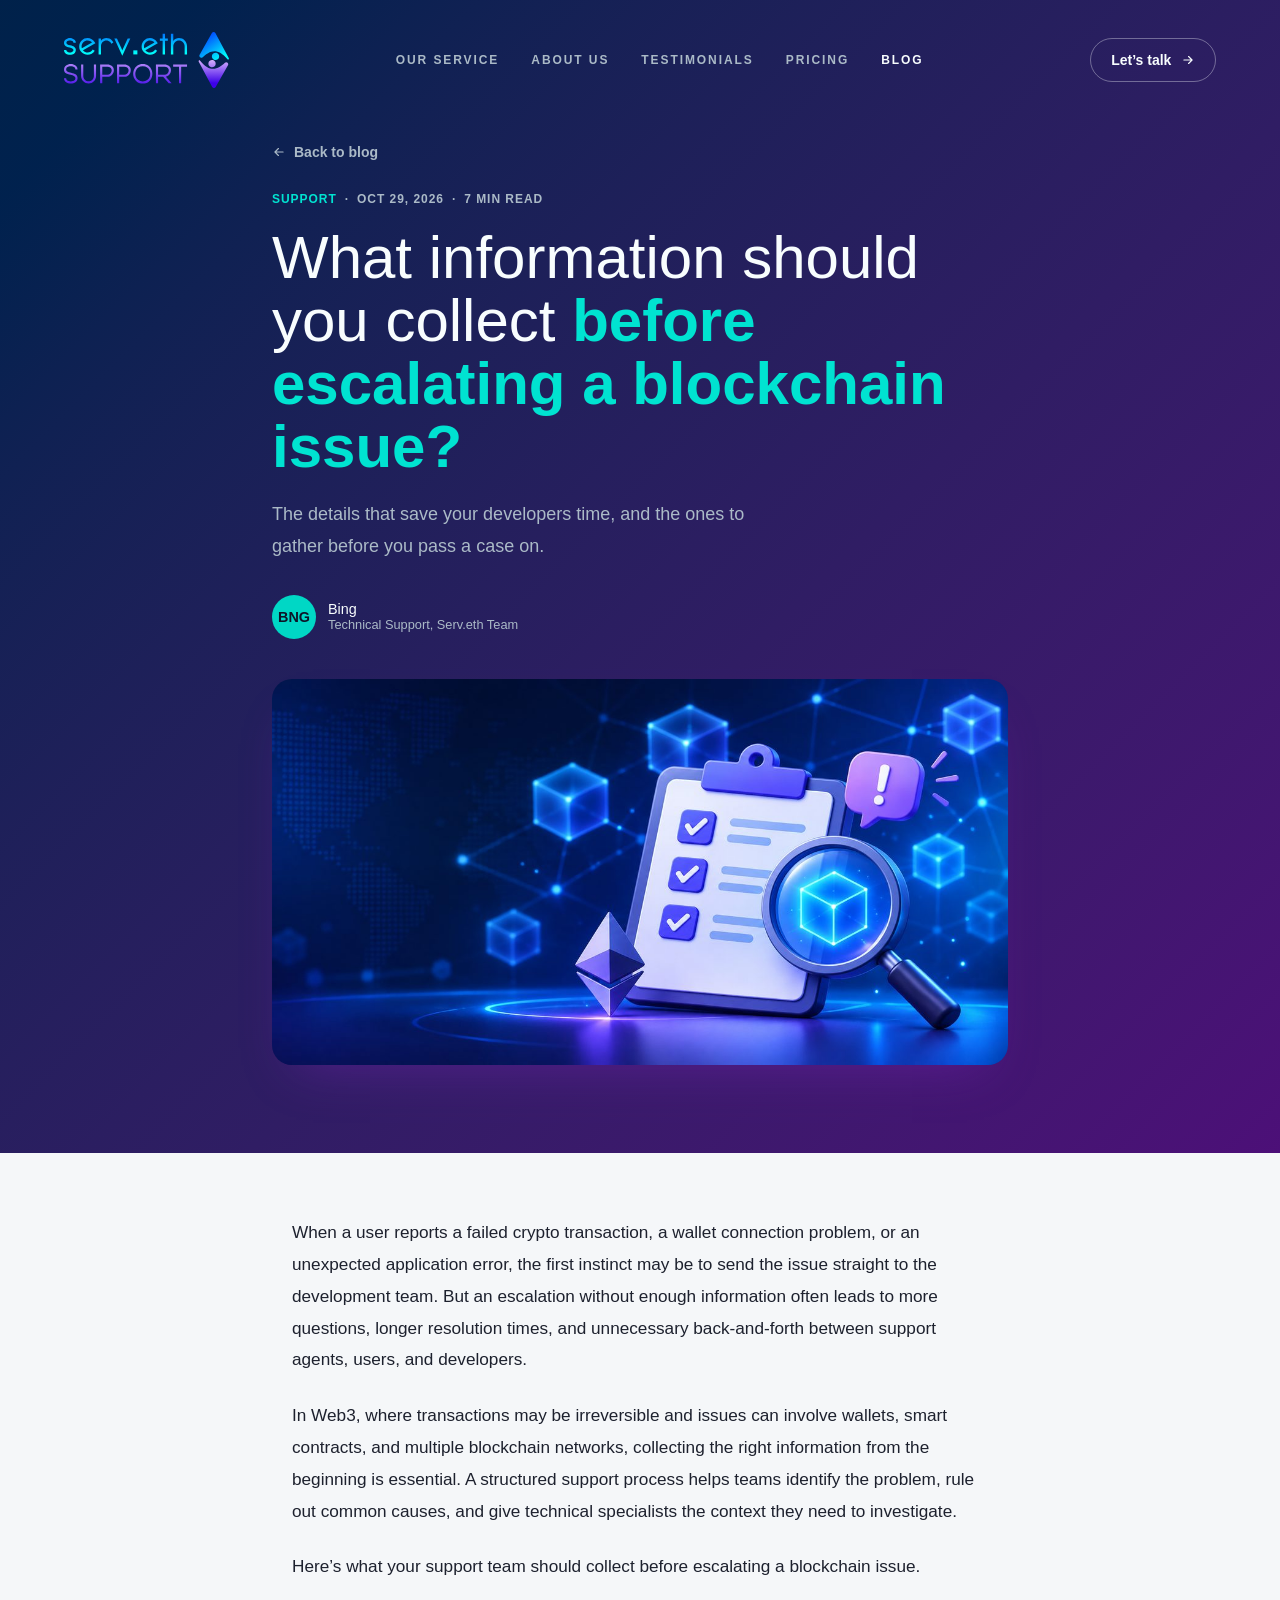
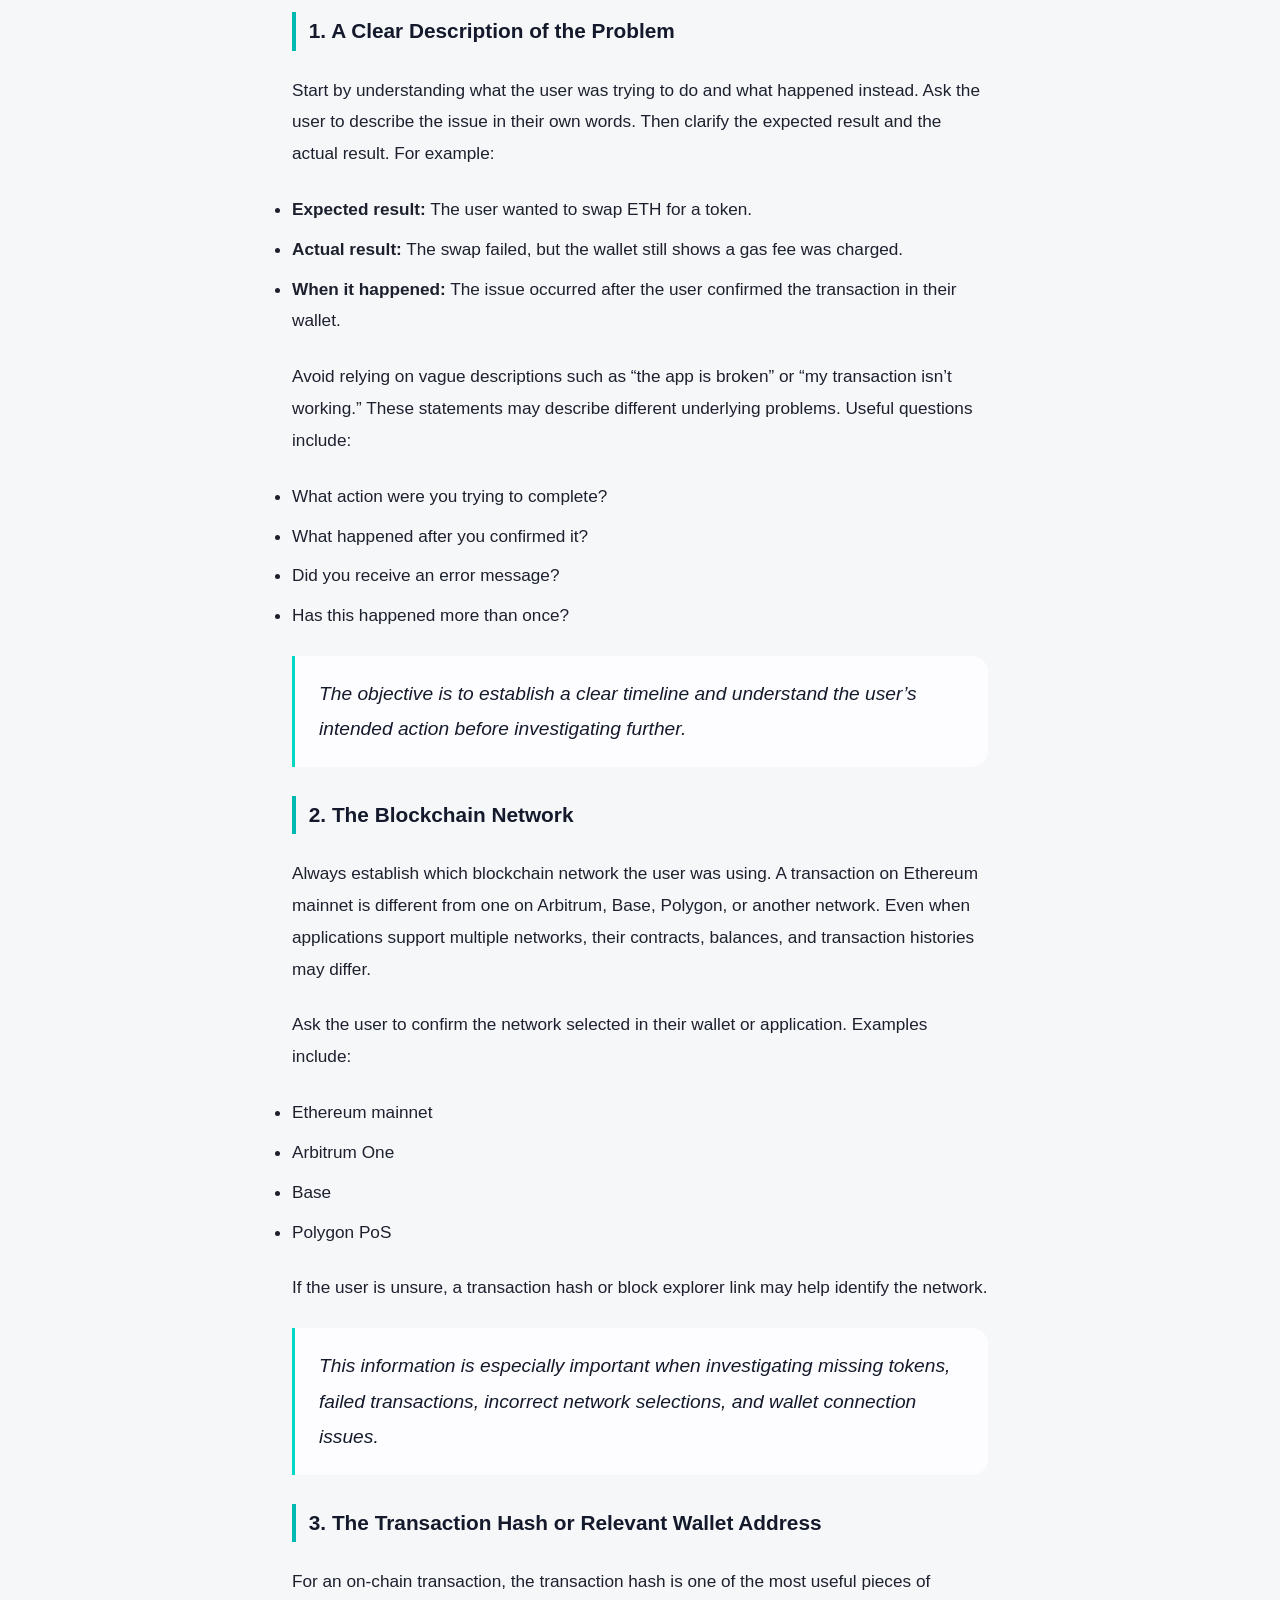
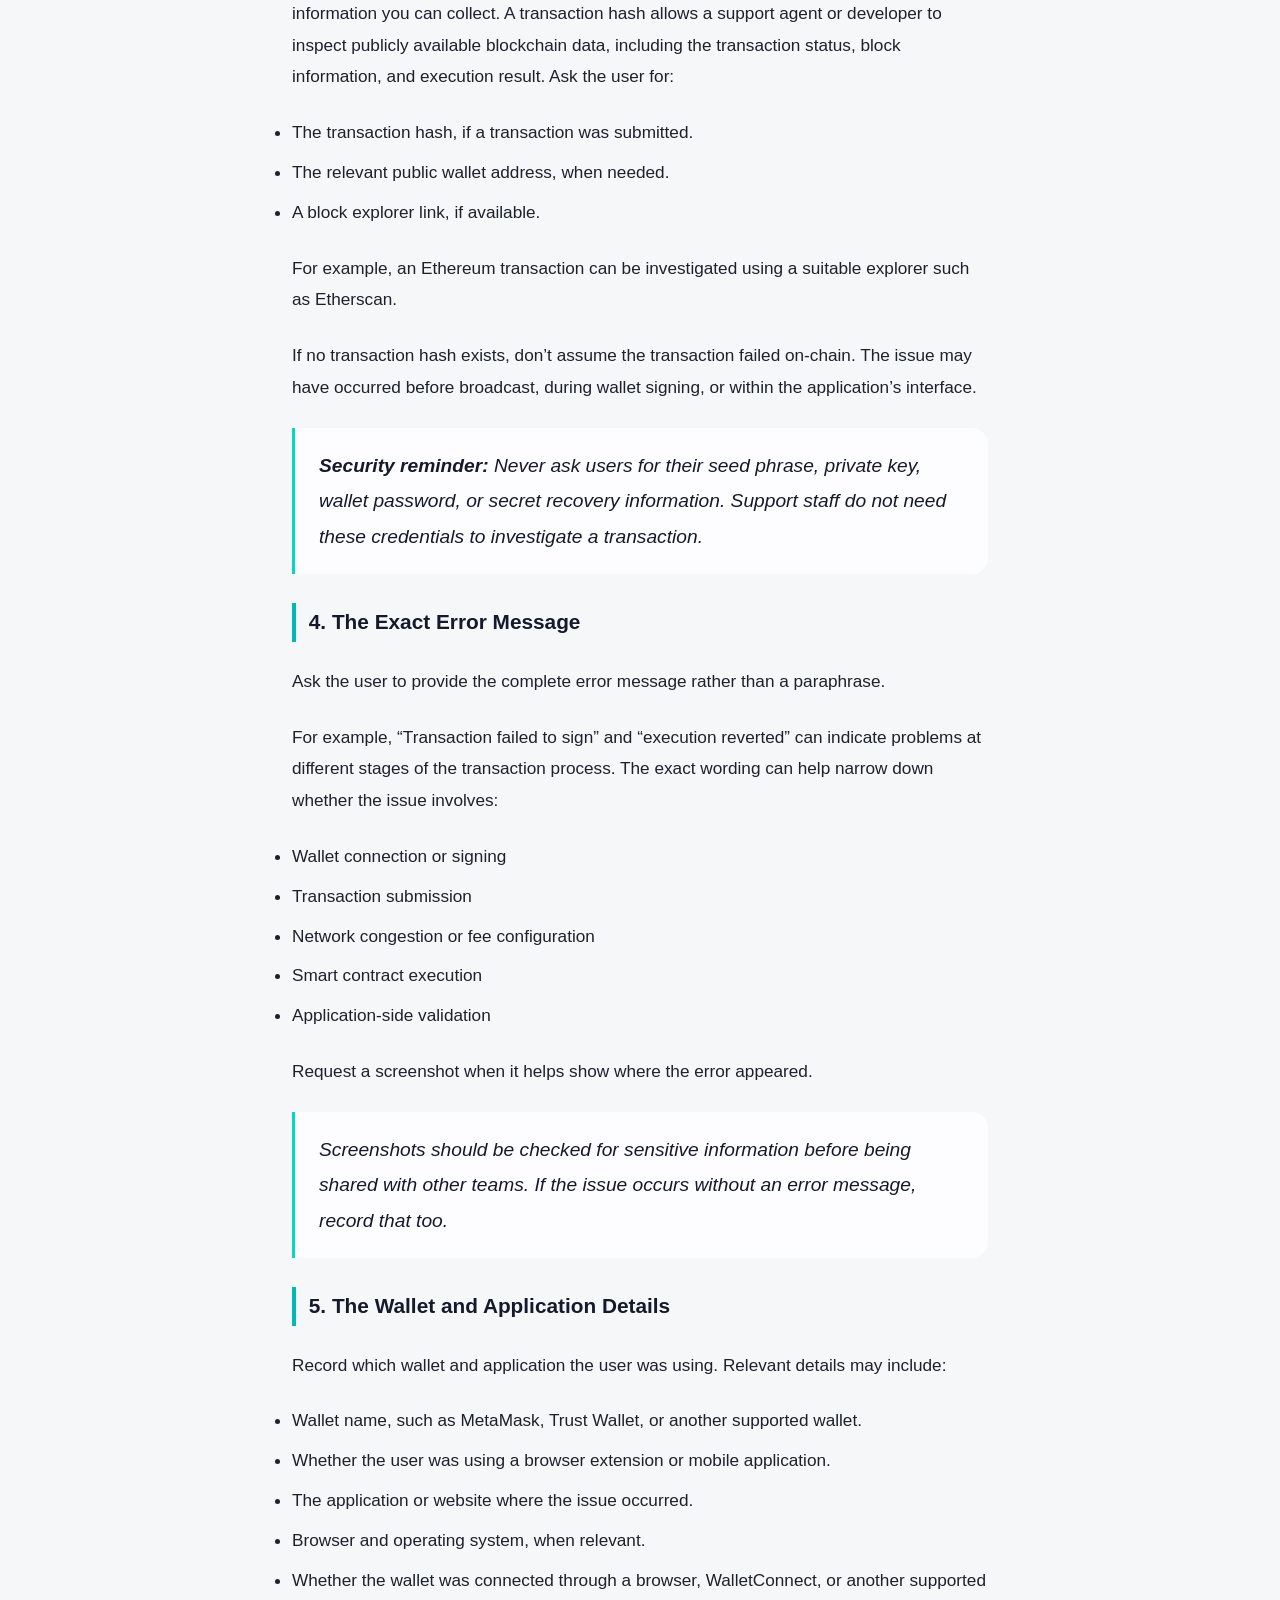
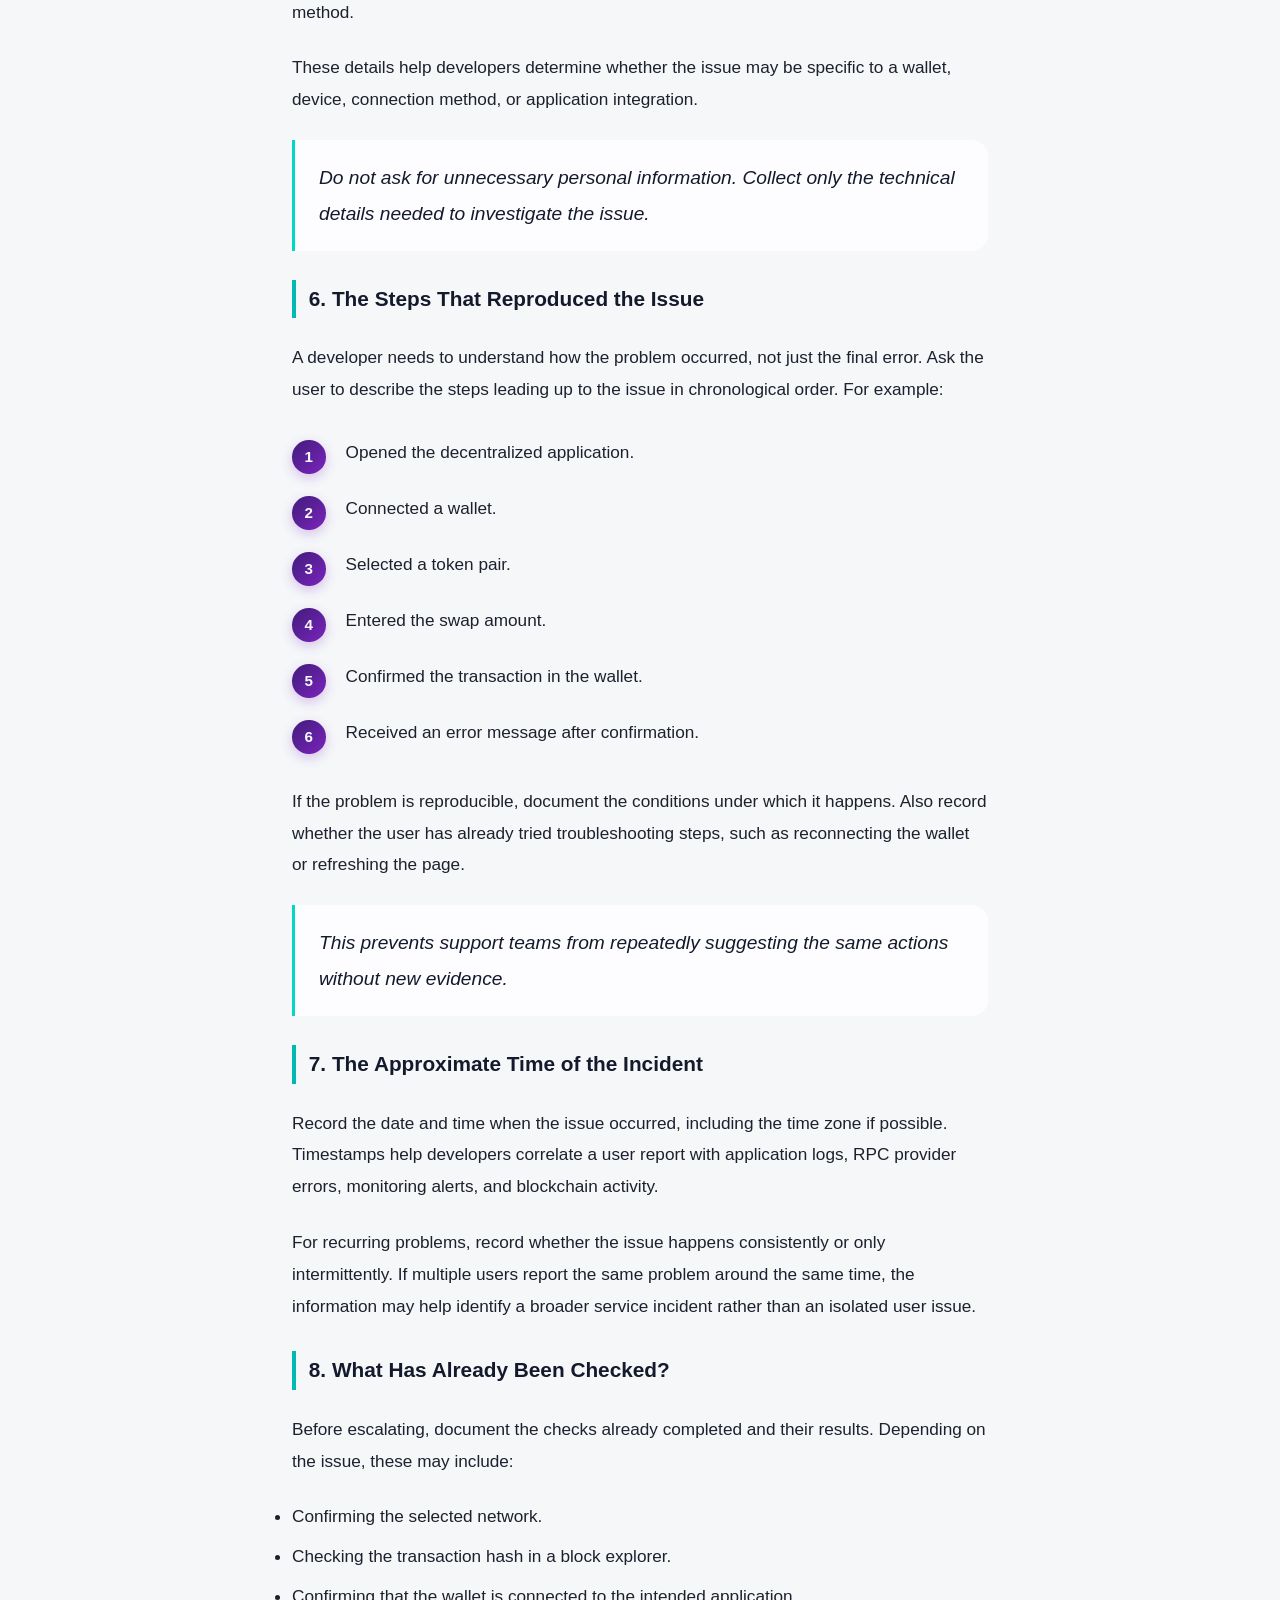
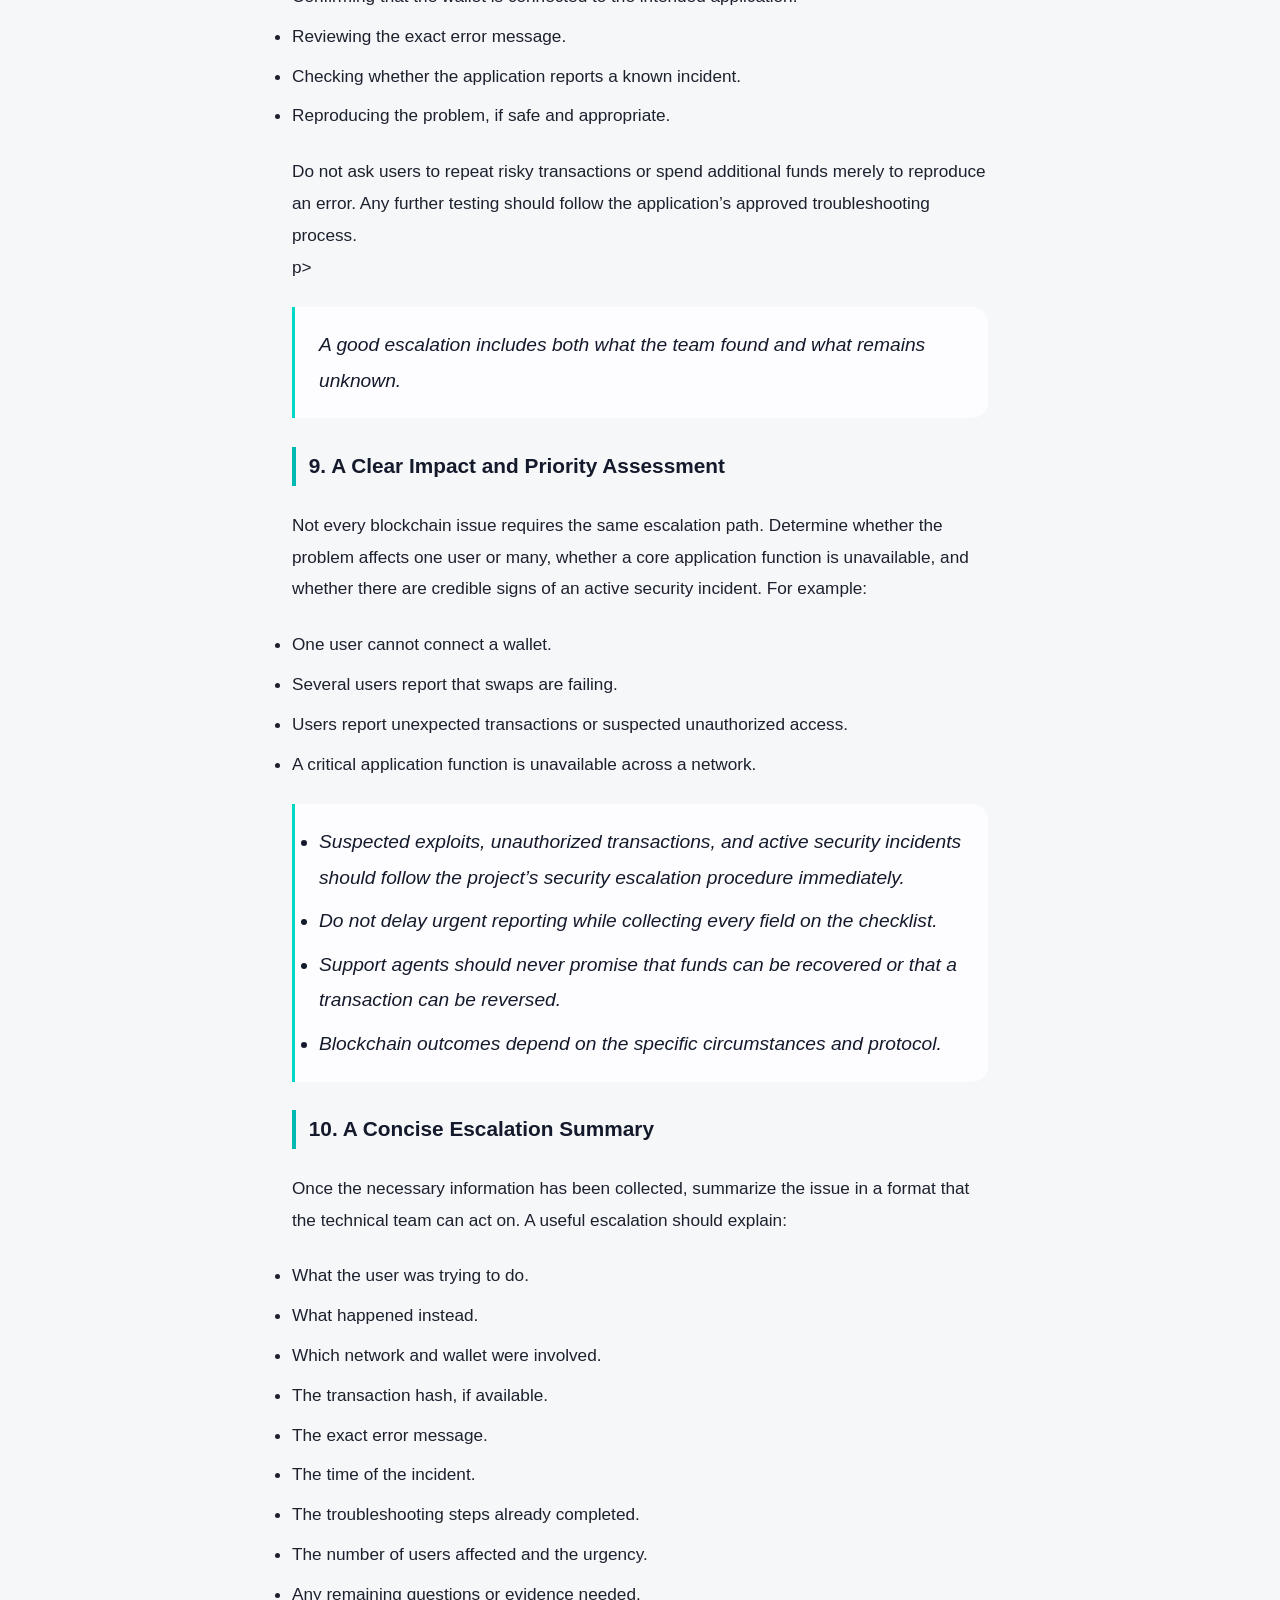
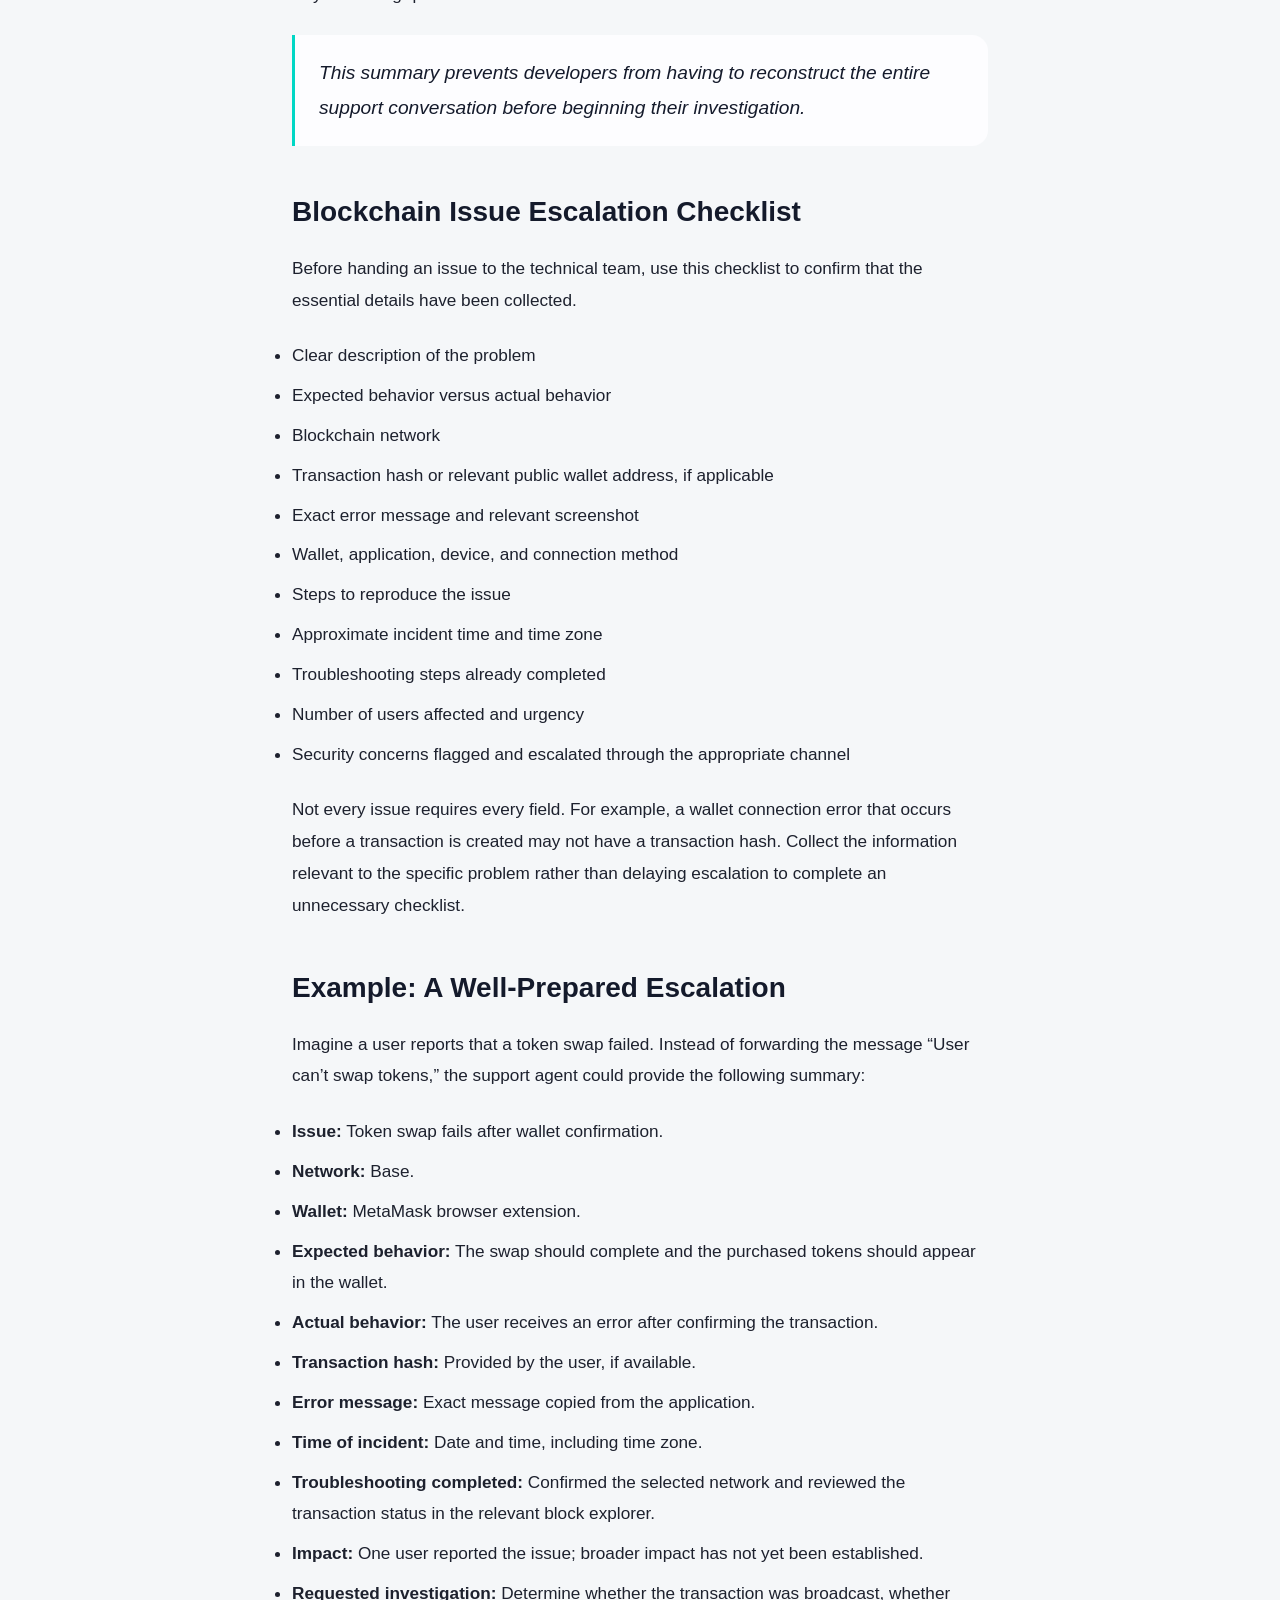
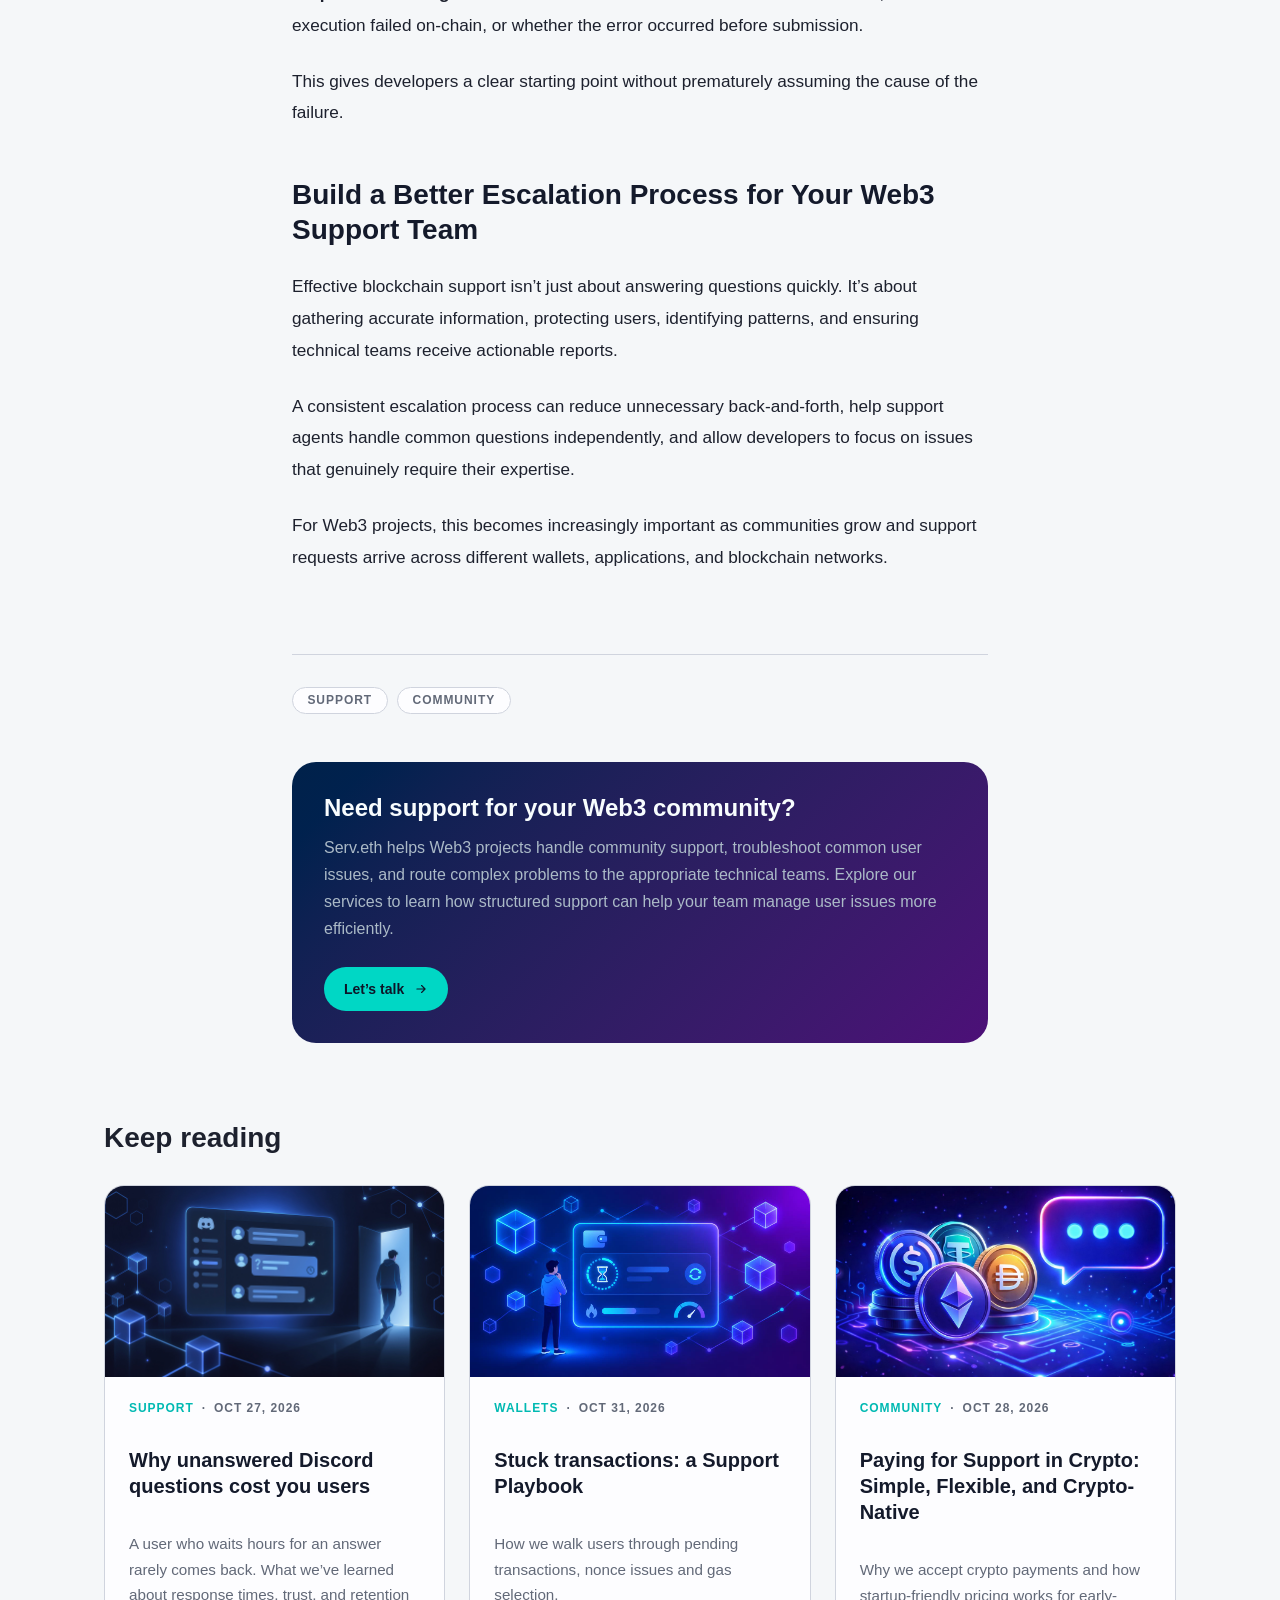
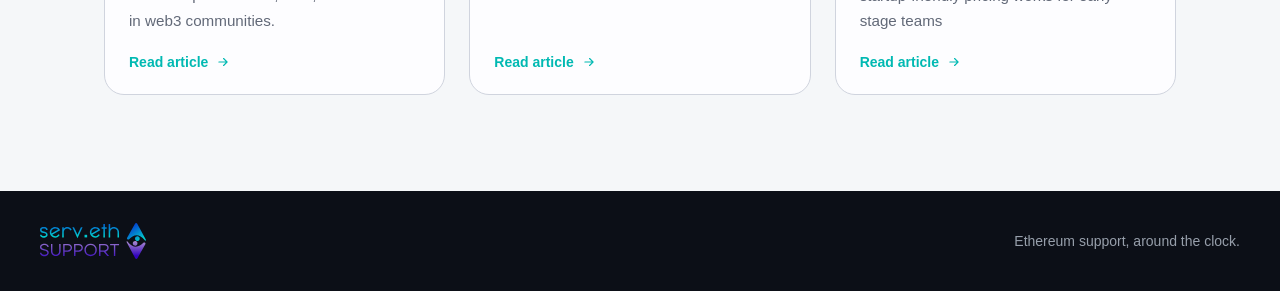
==== blog/blockchain-issue-escalation-checklist.html @ 5c4a163d "Update img class" ====
<!doctype html>
<html lang="en">
	<head>
		<meta charset="utf-8">
		<meta name="viewport" content="width=device-width, initial-scale=1">
		<meta name="description" content="Learn what information to collect before escalating a blockchain issue, from transaction hashes and wallet details to error messages and troubleshooting steps." />
		<meta name="author" content="Serv.eth" />
		<meta property="og:type" content="article" />
		<meta property="og:title" content="What to Collect Before Escalating a Blockchain Issue — Serv.eth Blog" />
		<meta property="og:description" content="Learn what information to collect before escalating a blockchain issue, from transaction hashes and wallet details to error messages and troubleshooting steps." />
		<meta name="twitter:card" content="summary" />

		<link rel="icon" href="../img/favicon.png" type="image/png">
		<link rel="stylesheet" href="../styles.css" />
		<link rel="stylesheet" href="blog.css" />

		<title>What to Collect Before Escalating a Blockchain Issue | Serv.eth — Serv.eth Blog</title>
	</head>
	<body>
		<header class="blog-hero">
			<nav class="nav" aria-label="Primary navigation">
				<a href="../" aria-label="Serv.eth home">
					<img class="nav-logo" src="../img/logo.svg" alt="Serv.eth" />
				</a>
				<div class="nav-links">
					<a class="nav-link" href="../#service">Our service</a>
					<a class="nav-link" href="../#about">About us</a>
					<a class="nav-link" href="../#testimonials">Testimonials</a>
					<a class="nav-link" href="../#pricing">Pricing</a>
					<a class="nav-link is-active" href="./" aria-current="page">Blog</a>
				</div>
				<a class="outline-button" href="../#contact">
					Let’s talk
					<svg class="icon" viewBox="0 0 24 24" aria-hidden="true"><path d="M5 12h14M13 6l6 6-6 6" /></svg>
				</a>
			</nav>
			<div class="blog-hero-inner article-header">
				<a class="back-link" href="./">
					<svg class="icon" viewBox="0 0 24 24" aria-hidden="true"><path d="M19 12H5M11 18l-6-6 6-6" /></svg>
					Back to blog
				</a>
				<p class="post-meta"><span class="post-category">Support</span><span>·</span><time datetime="2026-10-29">Oct 29, 2026</time><span>·</span><span>7 min read</span></p>
				<h1 class="hero-title">What information should you collect <strong>before escalating a blockchain issue?</strong></h1>
				<p class="hero-sub">The details that save your developers time, and the ones to gather before you pass a case on.</p>
				<div class="author">
					<span class="author-avatar" aria-hidden="true">BNG</span>
					<div>
						<p>Bing</p>
						<p class="author-role">Technical Support, Serv.eth Team</p>
					</div>
				</div>
				<figure class="hero-cover">
					<img class="cover-photo" src="../img/blog/blockchain-support-checklist.jpg" alt="Checklist clipboard with ticked boxes, a magnifying glass over a glowing blockchain cube, an Ethereum logo, and an alert bubble on a blue blockchain background" width="1200" height="630" />
				</figure>
			</div>
		</header>

		<main>
			<article class="article">

				<p>When a user reports a failed crypto transaction, a wallet connection problem, or an unexpected application error, the first instinct may be to send the issue straight to the development team. But an escalation without enough information often leads to more questions, longer resolution times, and unnecessary back-and-forth between support agents, users, and developers.</p>
				<p>In Web3, where transactions may be irreversible and issues can involve wallets, smart contracts, and multiple blockchain networks, collecting the right information from the beginning is essential. A structured support process helps teams identify the problem, rule out common causes, and give technical specialists the context they need to investigate.</p>
				<p>Here’s what your support team should collect before escalating a blockchain issue.</p>

				<h3>1. A Clear Description of the Problem</h3>
				<p>Start by understanding what the user was trying to do and what happened instead. Ask the user to describe the issue in their own words. Then clarify the expected result and the actual result. For example:</p>
				<ul>
					<li><strong>Expected result:</strong> The user wanted to swap ETH for a token.</li>
					<li><strong>Actual result:</strong> The swap failed, but the wallet still shows a gas fee was charged.</li>
					<li><strong>When it happened:</strong> The issue occurred after the user confirmed the transaction in their wallet.</li>
				</ul>
				<p>Avoid relying on vague descriptions such as “the app is broken” or “my transaction isn’t working.” These statements may describe different underlying problems. Useful questions include:</p>
				<ul>
					<li>What action were you trying to complete?</li>
					<li>What happened after you confirmed it?</li>
					<li>Did you receive an error message?</li>
					<li>Has this happened more than once?</li>
				</ul>
				<blockquote>The objective is to establish a clear timeline and understand the user’s intended action before investigating further.</blockquote>

				<h3>2. The Blockchain Network</h3>
				<p>Always establish which blockchain network the user was using. A transaction on Ethereum mainnet is different from one on Arbitrum, Base, Polygon, or another network. Even when applications support multiple networks, their contracts, balances, and transaction histories may differ.</p>
				<p>Ask the user to confirm the network selected in their wallet or application. Examples include:</p>
				<ul>
					<li>Ethereum mainnet</li>
					<li>Arbitrum One</li>
					<li>Base</li>
					<li>Polygon PoS</li>
				</ul>
				<p>If the user is unsure, a transaction hash or block explorer link may help identify the network.</p> 
				<blockquote>This information is especially important when investigating missing tokens, failed transactions, incorrect network selections, and wallet connection issues.</blockquote>

				<h3>3. The Transaction Hash or Relevant Wallet Address</h3>
				<p>For an on-chain transaction, the transaction hash is one of the most useful pieces of information you can collect. A transaction hash allows a support agent or developer to inspect publicly available blockchain data, including the transaction status, block information, and execution result. Ask the user for:</p>
				<ul>
					<li>The transaction hash, if a transaction was submitted.</li>
					<li>The relevant public wallet address, when needed.</li>
					<li>A block explorer link, if available.</li>
				</ul>
				<p>For example, an Ethereum transaction can be investigated using a suitable explorer such as Etherscan.</p>
				<p>If no transaction hash exists, don’t assume the transaction failed on-chain. The issue may have occurred before broadcast, during wallet signing, or within the application’s interface.</p>
				<blockquote><strong>Security reminder:</strong> Never ask users for their seed phrase, private key, wallet password, or secret recovery information. Support staff do not need these credentials to investigate a transaction.</blockquote>

				<h3>4. The Exact Error Message</h3>
				<p>Ask the user to provide the complete error message rather than a paraphrase.</p>
				<p>For example, “Transaction failed to sign” and “execution reverted” can indicate problems at different stages of the transaction process. The exact wording can help narrow down whether the issue involves:</p>
				<ul>
					<li>Wallet connection or signing</li>
					<li>Transaction submission</li>
					<li>Network congestion or fee configuration</li>
					<li>Smart contract execution</li>
					<li>Application-side validation</li>
				</ul>
				<p>Request a screenshot when it helps show where the error appeared.</p> 
				<blockquote>Screenshots should be checked for sensitive information before being shared with other teams. If the issue occurs without an error message, record that too.</blockquote>

				<h3>5. The Wallet and Application Details</h3>
				<p>Record which wallet and application the user was using. Relevant details may include:</p>
				<ul>
					<li>Wallet name, such as MetaMask, Trust Wallet, or another supported wallet.</li>
					<li>Whether the user was using a browser extension or mobile application.</li>
					<li>The application or website where the issue occurred.</li>
					<li>Browser and operating system, when relevant.</li>
					<li>Whether the wallet was connected through a browser, WalletConnect, or another supported method.</li>
				</ul>				
					<p>These details help developers determine whether the issue may be specific to a wallet, device, connection method, or application integration.</p>
					<blockquote>Do not ask for unnecessary personal information. Collect only the technical details needed to investigate the issue.</blockquote>

				<h3>6. The Steps That Reproduced the Issue</h3>
				<p>A developer needs to understand how the problem occurred, not just the final error. Ask the user to describe the steps leading up to the issue in chronological order. For example:</p>
				<ol>
					<li>Opened the decentralized application.</li>
					<li>Connected a wallet.</li>
					<li>Selected a token pair.</li>
					<li>Entered the swap amount.</li>
					<li>Confirmed the transaction in the wallet.</li>
					<li>Received an error message after confirmation.</li>
				</ol>
				<p>If the problem is reproducible, document the conditions under which it happens. Also record whether the user has already tried troubleshooting steps, such as reconnecting the wallet or refreshing the page.</p> 
				<blockquote>This prevents support teams from repeatedly suggesting the same actions without new evidence.</blockquote>

				<h3>7. The Approximate Time of the Incident</h3>
				<p>Record the date and time when the issue occurred, including the time zone if possible. Timestamps help developers correlate a user report with application logs, RPC provider errors, monitoring alerts, and blockchain activity.</p>
				<p>For recurring problems, record whether the issue happens consistently or only intermittently. If multiple users report the same problem around the same time, the information may help identify a broader service incident rather than an isolated user issue.</p>

				<h3>8. What Has Already Been Checked?</h3>
				<p>Before escalating, document the checks already completed and their results. Depending on the issue, these may include:</p>
				<ul>
					<li>Confirming the selected network.</li>
					<li>Checking the transaction hash in a block explorer.</li>
					<li>Confirming that the wallet is connected to the intended application.</li>
					<li>Reviewing the exact error message.</li>
					<li>Checking whether the application reports a known incident.</li>
					<li>Reproducing the problem, if safe and appropriate.</li>
				</ul>
				<p>Do not ask users to repeat risky transactions or spend additional funds merely to reproduce an error. Any further testing should follow the application’s approved troubleshooting process.</p>p> 
				<blockquote>A good escalation includes both what the team found and what remains unknown.</blockquote>

				<h3>9. A Clear Impact and Priority Assessment</h3>
				<p>Not every blockchain issue requires the same escalation path. Determine whether the problem affects one user or many, whether a core application function is unavailable, and whether there are credible signs of an active security incident. For example:</p>
				<ul>
					<li>One user cannot connect a wallet.</li>
					<li>Several users report that swaps are failing.</li>
					<li>Users report unexpected transactions or suspected unauthorized access.</li>
					<li>A critical application function is unavailable across a network.</li>
				</ul>
				<blockquote>
					<ul>
						<li>Suspected exploits, unauthorized transactions, and active security incidents should follow the project’s security escalation procedure immediately.</li>
						<li>Do not delay urgent reporting while collecting every field on the checklist.</li>
						<li>Support agents should never promise that funds can be recovered or that a transaction can be reversed.</li>
						<li>Blockchain outcomes depend on the specific circumstances and protocol.</li>
					</ul>
				</blockquote>

				<h3>10. A Concise Escalation Summary</h3>
				<p>Once the necessary information has been collected, summarize the issue in a format that the technical team can act on. A useful escalation should explain:</p>
				<ul>
					<li>What the user was trying to do.</li>
					<li>What happened instead.</li>
					<li>Which network and wallet were involved.</li>
					<li>The transaction hash, if available.</li>
					<li>The exact error message.</li>
					<li>The time of the incident.</li>
					<li>The troubleshooting steps already completed.</li>
					<li>The number of users affected and the urgency.</li>
					<li>Any remaining questions or evidence needed.</li>
				</ul>
				<blockquote>This summary prevents developers from having to reconstruct the entire support conversation before beginning their investigation.</blockquote>

				<h2>Blockchain Issue Escalation Checklist</h2>
				<p>Before handing an issue to the technical team, use this checklist to confirm that the essential details have been collected.</p>
				<ul>
					<li>Clear description of the problem</li>
					<li>Expected behavior versus actual behavior</li>
					<li>Blockchain network</li>
					<li>Transaction hash or relevant public wallet address, if applicable</li>
					<li>Exact error message and relevant screenshot</li>
					<li>Wallet, application, device, and connection method</li>
					<li>Steps to reproduce the issue</li>
					<li>Approximate incident time and time zone</li>
					<li>Troubleshooting steps already completed</li>
					<li>Number of users affected and urgency</li>
					<li>Security concerns flagged and escalated through the appropriate channel</li>
				</ul>
				<p>Not every issue requires every field. For example, a wallet connection error that occurs before a transaction is created may not have a transaction hash. Collect the information relevant to the specific problem rather than delaying escalation to complete an unnecessary checklist.</p>

				<h2>Example: A Well-Prepared Escalation</h2>
				<p>Imagine a user reports that a token swap failed. Instead of forwarding the message “User can’t swap tokens,” the support agent could provide the following summary:</p>
				<ul>
					<li><strong>Issue:</strong> Token swap fails after wallet confirmation.</li>
					<li><strong>Network:</strong> Base.</li>
					<li><strong>Wallet:</strong> MetaMask browser extension.</li>
					<li><strong>Expected behavior:</strong> The swap should complete and the purchased tokens should appear in the wallet.</li>
					<li><strong>Actual behavior:</strong> The user receives an error after confirming the transaction.</li>
					<li><strong>Transaction hash:</strong> Provided by the user, if available.</li>
					<li><strong>Error message:</strong> Exact message copied from the application.</li>
					<li><strong>Time of incident:</strong> Date and time, including time zone.</li>
					<li><strong>Troubleshooting completed:</strong> Confirmed the selected network and reviewed the transaction status in the relevant block explorer.</li>
					<li><strong>Impact:</strong> One user reported the issue; broader impact has not yet been established.</li>
					<li><strong>Requested investigation:</strong> Determine whether the transaction was broadcast, whether execution failed on-chain, or whether the error occurred before submission.</li>
				</ul>
				<p>This gives developers a clear starting point without prematurely assuming the cause of the failure.</p>

				<h2>Build a Better Escalation Process for Your Web3 Support Team</h2>
				<p>Effective blockchain support isn’t just about answering questions quickly. It’s about gathering accurate information, protecting users, identifying patterns, and ensuring technical teams receive actionable reports.</p>
				<p>A consistent escalation process can reduce unnecessary back-and-forth, help support agents handle common questions independently, and allow developers to focus on issues that genuinely require their expertise.</p>
				<p>For Web3 projects, this becomes increasingly important as communities grow and support requests arrive across different wallets, applications, and blockchain networks.</p>				
			</article>

			<div class="article-footer">
				<div class="article-tags">
					<a class="blog-tag" href="./">Support</a>
					<a class="blog-tag" href="./">Community</a>
				</div>
				<aside class="article-cta">
					<h2>Need support for your Web3 community?</h2>
					<p>Serv.eth helps Web3 projects handle community support, troubleshoot common user issues, and route complex problems to the appropriate technical teams. Explore our services to learn how structured support can help your team manage user issues more efficiently.</p>
					<a class="primary-button" href="../#contact">
						Let’s talk
						<svg class="icon" viewBox="0 0 24 24" aria-hidden="true"><path d="M5 12h14M13 6l6 6-6 6" /></svg>
					</a>
				</aside>
			</div>

			<section class="related" aria-labelledby="related-title">
				<h2 id="related-title" class="section-title">Keep reading</h2>
				<div class="post-grid">
					<article class="post-card">
						<a class="post-cover" href="why-unanswered-discord-questions-cost-you-users.html" tabindex="-1" aria-hidden="true">
							<img class="cover-photo" src="../img/blog/discord-unanswered-hero.jpg" alt="" loading="lazy" />
						</a>
						<div class="post-card-body">
							<p class="post-meta"><span class="post-category">Support</span><span>·</span><time datetime="2026-10-27">Oct 27, 2026</time></p>
							<h3 class="post-title"><a href="why-unanswered-discord-questions-cost-you-users.html">Why unanswered Discord questions cost you users</a></h3>
							<p class="post-excerpt">A user who waits hours for an answer rarely comes back. What we’ve learned about response times, trust, and retention in web3 communities.</p>
							<a class="read-more" href="why-unanswered-discord-questions-cost-you-users.html">
								Read article
								<svg class="icon" viewBox="0 0 24 24" aria-hidden="true"><path d="M5 12h14M13 6l6 6-6 6" /></svg>
							</a>
						</div>
					</article>
					<article class="post-card">
						<a class="post-cover" href="stuck-crypto-transactions.html" tabindex="-1" aria-hidden="true">
							<img class="cover-photo" src="../img/blog/stuck-transactions.jpg" alt="" loading="lazy" />
						</a>
						<div class="post-card-body">
							<p class="post-meta"><span class="post-category">Wallets</span><span>·</span><time datetime="2026-10-31">Oct 31, 2026</time></p>
							<h3 class="post-title"><a href="stuck-crypto-transactions.html">Stuck transactions: a Support Playbook</a></h3>
							<p class="post-excerpt">How we walk users through pending transactions, nonce issues and gas selection.</p>
							<a class="read-more" href="stuck-crypto-transactions.html">
								Read article
								<svg class="icon" viewBox="0 0 24 24" aria-hidden="true"><path d="M5 12h14M13 6l6 6-6 6" /></svg>
							</a>
						</div>
					</article>
					<article class="post-card">
						<a class="post-cover" href="paying-for-support-in-crypto.html" tabindex="-1" aria-hidden="true">
							<img class="cover-photo" src="../img/blog/paying-support.jpg" alt="" loading="lazy" />
						</a>
						<div class="post-card-body">
							<p class="post-meta"><span class="post-category">Community</span><span>·</span><time datetime="2026-10-28">Oct 28, 2026</time></p>
							<h3 class="post-title"><a href="paying-for-support-in-crypto.html">Paying for Support in Crypto: Simple, Flexible, and Crypto-Native</a></h3>
							<p class="post-excerpt">Why we accept crypto payments and how startup-friendly pricing works for early-stage teams</p>
							<a class="read-more" href="paying-for-support-in-crypto.html">
								Read article
								<svg class="icon" viewBox="0 0 24 24" aria-hidden="true"><path d="M5 12h14M13 6l6 6-6 6" /></svg>
							</a>
						</div>
					</article>
				</div>
			</section>
		</main>

		<footer class="footer">
			<img src="../img/logo.svg" alt="Serv.eth" />
			<p>Ethereum support, around the clock.</p>
		</footer>
	</body>
</html>
---- styles.css ----
:root {
  --background: oklch(0.975 0.004 260);
	--foreground: oklch(0.25 0.025 270);
	--muted-foreground: oklch(0.52 0.025 265);
	--primary: oklch(0.7 0.14 190);
	--accent: oklch(0.79 0.14 184);
	--accent-foreground: oklch(0.2 0.04 265);
	--border: oklch(0.87 0.014 265);
	--hero-foreground: oklch(0.99 0.005 210);
	--hero-muted: oklch(0.78 0.025 245);
	--highlight: oklch(0.82 0.15 185);
	--about-foreground: oklch(0.98 0.005 220);
	--about-muted: oklch(0.78 0.025 245);
	--footer: oklch(0.17 0.018 270);
	--footer-muted: oklch(0.7 0.02 260);
	--surface: oklch(0.995 0.002 260);
	--strong: oklch(0.22 0.035 270);
	--strong-foreground: oklch(0.98 0.004 240);
	--card-sheen: oklch(1 0 0);
	--font-sans: "Graphik", "Helvetica Neue", Arial, sans-serif;
}

*,
*::before,
*::after { box-sizing: border-box; }

html { scroll-behavior: smooth; -webkit-text-size-adjust: 100%; }

body {
	margin: 0;
	background: var(--background);
	color: var(--foreground);
	font-family: var(--font-sans);
	overflow-x: hidden;
}

a { text-decoration: none; color: inherit; }
img { max-width: 100%; display: block; }
h1, h2, p, ul, blockquote { margin: 0; }
ul { padding: 0; list-style: none; }
::selection { background: var(--accent); color: var(--accent-foreground); }

.icon { width: 1em; height: 1em; flex: none; stroke: currentColor; fill: none; stroke-width: 2; stroke-linecap: round; stroke-linejoin: round; }

/* Hero */
.hero {
	position: relative;
	min-height: 720px;
	padding: 1.5rem 1.25rem 6rem;
	color: var(--hero-foreground);
	background: linear-gradient(135deg, oklch(0.25 0.09 250), oklch(0.34 0.16 305));
}
.hero::after {
  content: "";
	position: absolute;
	inset: auto 0 0;
	height: 1px;
	background: color-mix(in oklch, var(--accent) 55%, transparent);
}
.nav {
	position: relative;
	z-index: 10;
	margin: 0 auto;
	max-width: 72rem;
	display: flex;
	align-items: center;
	justify-content: space-between;
	gap: 1rem;
}
.nav-logo { height: 3rem; width: auto; }
.nav-links { display: none; align-items: center; gap: 2rem; font-size: 0.75rem; font-weight: 600; text-transform: uppercase; }
.nav-link { letter-spacing: 0.16em; color: var(--hero-muted); transition: color 180ms ease; }
.nav-link:hover { color: var(--hero-foreground); }

.hero-grid {
	position: relative;
	margin: 3.5rem auto 0;
	max-width: 72rem;
	display: grid;
	align-items: center;
	gap: 3rem;
	min-height: 590px;
}
.hero-copy { position: relative; z-index: 10; max-width: 36rem; animation: fade-in 700ms ease both; }
.hero-title { font-size: clamp(2.6rem, 8vw, 4.5rem); font-weight: 300; line-height: 1.05; }
.hero-title strong { font-weight: 600; color: var(--highlight); }
.hero-sub { margin-top: 1.75rem; max-width: 32rem; font-size: 1.125rem; line-height: 1.8; color: var(--hero-muted); }
.hero-actions { margin-top: 2.25rem; display: flex; flex-wrap: wrap; gap: 1rem; }
.hero-art { position: relative; margin: 0 auto; width: 100%; max-width: 32rem; animation: fade-in 700ms ease both; }
.hero-art-glow { position: absolute; inset: 14% 10%; border-radius: 50%; background: color-mix(in oklch, var(--accent) 18%, transparent); filter: blur(50px); }
.hero-art img { position: relative; z-index: 10; }

.eyebrow,
.section-kicker { font-size: 0.75rem; font-weight: 700; letter-spacing: 0.18em; text-transform: uppercase; }
.eyebrow { color: var(--highlight); margin-bottom: 1.75rem; }
.section-kicker { margin-bottom: 1.25rem; color: var(--primary); }
.section-kicker { scroll-margin-top: 2.5rem; }

.primary-button,
.outline-button {
	display: inline-flex;
	min-height: 44px;
	align-items: center;
	justify-content: center;
	gap: 0.6rem;
	border-radius: 999px;
	padding: 0.65rem 1.25rem;
	font-size: 0.875rem;
	font-weight: 700;
	transition: transform 180ms ease, background 180ms ease, color 180ms ease;
}
.primary-button { background: var(--accent); color: var(--accent-foreground); }
.outline-button { border: 1px solid color-mix(in oklch, var(--hero-foreground) 35%, transparent); color: var(--hero-foreground); }
.primary-button:hover,
.outline-button:hover { transform: translateY(-2px); }
.outline-button:hover { background: color-mix(in oklch, var(--hero-foreground) 10%, transparent); }
.text-link { display: inline-flex; align-items: center; gap: 0.5rem; padding: 0.65rem 0.25rem; color: var(--hero-foreground); font-size: 0.875rem; font-weight: 600; }

/* Marquee */
.marquee-section { background: var(--background); border-bottom: 1px solid var(--border); padding: 2.5rem 0; }
.marquee-title { margin-bottom: 1.75rem; text-align: center; font-size: 0.75rem; font-weight: 600; text-transform: uppercase; color: var(--muted-foreground); }
.marquee-mask { overflow: hidden; -webkit-mask-image: linear-gradient(to right, transparent, black 8%, black 92%, transparent); mask-image: linear-gradient(to right, transparent, black 8%, black 92%, transparent); }
.marquee-track { display: flex; width: max-content; animation: marquee 55s linear infinite; }
.marquee-mask:hover .marquee-track { animation-play-state: paused; }
.logo-set { display: flex; flex-shrink: 0; align-items: center; }
.client-logo { display: flex; width: 13rem; height: 4rem; flex-shrink: 0; align-items: center; justify-content: center; padding: 0.65rem 1.75rem; }
.client-logo img { width: 100%; height: 100%; object-fit: contain; object-position: center; }

/* Sections */
.content-section { margin-inline: auto; max-width: 72rem; padding: 7rem 1.25rem; } 
.section-title { max-width: 38rem; font-size: clamp(2.35rem, 5vw, 4rem); font-weight: 600; line-height: 1.08; }
.section-copy { margin-top: 1.75rem; max-width: 38rem; font-size: 1.05rem; line-height: 1.85; color: var(--muted-foreground); }

.split { display: grid; align-items: center; gap: 3.5rem; }
.service-art { margin: 0 auto; width: 100%; max-width: 43rem; }
.feature-list { margin-top: 2rem; display: grid; gap: 1rem; font-size: 0.875rem; font-weight: 600; }
.feature-list li { display: flex; align-items: center; gap: 0.75rem; }
.check-icon { display: inline-flex; height: 1.7rem; width: 1.7rem; align-items: center; justify-content: center; border-radius: 999px; background: color-mix(in oklch, var(--primary) 16%, transparent); }

.about-band { padding: 6rem 1.25rem; background: linear-gradient(135deg, oklch(0.18 0.08 279), oklch(0.28 0.12 250)); } 
.about-inner { margin: 0 auto; max-width: 72rem; display: grid; align-items: center; gap: 4rem; }
.about-kicker { color: var(--accent); }
.about-title { color: var(--about-foreground); }
.about-copy { color: var(--about-muted); }
.about-line { margin-top: 1.5rem; font-size: 1.125rem; font-weight: 500; color: var(--about-foreground); }
.about-art { margin: 0 auto; width: 100%; max-width: 24rem; }

.testimonials-section { padding: 7rem 1.25rem; background: var(--background); border-bottom: 1px solid var(--border); }
.testimonials-inner { margin: 0 auto; max-width: 72rem; }
.testimonials-heading { display: grid; gap: 1.5rem; align-items: end; }
.testimonials-heading > p { max-width: 20rem; color: var(--muted-foreground); line-height: 1.6; }
.testimonial-carousel { position: relative; margin-top: 3.5rem; outline: none; }
.testimonial-viewport { overflow-x: auto; overflow-y: hidden; scroll-snap-type: x mandatory; scroll-behavior: smooth; -webkit-overflow-scrolling: touch; scrollbar-width: none; -ms-overflow-style: none; padding-bottom: 0.25rem; }
.testimonial-viewport::-webkit-scrollbar { display: none; }
.testimonial-track { display: flex; gap: 1.25rem; }
.testimonial-card { display: flex; flex: 0 0 100%; min-width: 100%; min-height: 25rem; scroll-snap-align: start; flex-direction: column; justify-content: space-between; border: 1px solid color-mix(in oklch, var(--border) 60%, var(--foreground) 10%); border-radius: 0.75rem; background: linear-gradient(180deg, color-mix(in oklch, var(--card-sheen) 45%, var(--surface)) 0%, var(--surface) 32%); padding: 2rem; box-shadow: inset 0 1px 0 color-mix(in oklch, var(--card-sheen) 70%, transparent), 0 1px 2px color-mix(in oklch, var(--foreground) 8%, transparent), 0 24px 48px -16px color-mix(in oklch, var(--foreground) 26%, transparent); }
.carousel-arrow { position: absolute; top: 50%; z-index: 5; display: grid; width: 3rem; height: 3rem; transform: translateY(-50%); place-items: center; border: 1px solid var(--border); border-radius: 50%; background: color-mix(in oklch, var(--background) 86%, transparent); backdrop-filter: blur(8px); color: var(--foreground); cursor: pointer; box-shadow: 0 10px 28px color-mix(in oklch, var(--foreground) 14%, transparent); transition: opacity 180ms ease, transform 140ms ease, background 180ms ease; }
.carousel-arrow.prev { left: -0.5rem; }
.carousel-arrow.next { right: -0.5rem; }
.carousel-arrow:hover { background: var(--background); }
.carousel-arrow:active { transform: translateY(-50%) scale(0.92); }
.carousel-arrow[disabled] { opacity: 0.35; cursor: default; }
.carousel-arrow .icon { width: 1.25rem; height: 1.25rem; fill: none; stroke: currentColor; stroke-width: 2; stroke-linecap: round; stroke-linejoin: round; }
.testimonial-logo-wrap { display: flex; min-height: 3rem; align-items: center; justify-content: space-between; gap: 1rem; }
.testimonial-logo-wrap img { max-height: 2.25rem; max-width: 8rem; object-fit: contain; object-position: left center; }
.testimonial-logo-wrap span { color: var(--primary); font-size: 3rem; line-height: 1; }
.testimonial-card blockquote {  margin: 1.5rem 0; font-size: clamp(1rem, 1.45vw, 1.35rem); line-height: 1.25; }
.testimonial-person { display: grid; grid-template-columns: 1fr auto; gap: 0.35rem 1rem; border-top: 1px solid var(--border); padding-top: 1.5rem; }
.testimonial-author { font-size: 0.9rem; font-weight: 700; }
.testimonial-role { grid-column: 1; color: var(--muted-foreground); font-size: 0.8rem; }
.testimonial-company { grid-column: 2; grid-row: 1 / span 2; align-self: center; color: var(--primary); font-size: 0.75rem; font-weight: 700; text-transform: uppercase; }

.pricing-head { display: grid; align-items: end; gap: 3rem; }
.pricing-art { display: none; width: 18rem; }
.pricing-layout { margin-top: 3.5rem; display: grid; gap: 1rem; }
.pricing-card { display: flex; min-height: 22rem; flex-direction: column; border: 1px solid var(--border); border-radius: 0.5rem; background: var(--surface); padding: 1.75rem; box-shadow: 0 14px 36px color-mix(in oklch, var(--foreground) 5%, transparent); }
.pricing-card.featured { background: var(--strong); color: var(--strong-foreground); border-color: var(--strong); }
.price-eyebrow { color: var(--primary); font-size: 0.7rem; font-weight: 700; text-transform: uppercase; }
.price-amount { margin-top: 1.5rem; font-size: 3rem; font-weight: 600; }
.price-unit { margin-top: 0.35rem; font-size: 0.75rem; font-weight: 700; text-transform: uppercase; color: var(--primary); }
.price-note { margin-top: 1.5rem; font-size: 0.9rem; font-weight: 700; }
.price-summary { margin: 0.75rem 0 1.75rem; color: var(--muted-foreground); font-size: 0.875rem; line-height: 1.6; }
.featured .price-summary { color: var(--hero-muted); }
.details-button, .pricing-contact-link, .dialog-contact { display: flex; min-height: 2.75rem; align-items: center; justify-content: space-between; border: 1px solid var(--border); border-radius: 0.375rem; padding: 0.65rem 1rem; background: transparent; color: inherit; font: inherit; font-size: 0.875rem; font-weight: 700; cursor: pointer; transition: transform 180ms ease, background 180ms ease, border-color 180ms ease; }
.details-button { margin-top: auto; width: 100%; }
.featured .details-button { border-color: var(--accent); background: var(--accent); color: var(--accent-foreground); }
.details-button:hover { transform: translateY(-2px); border-color: var(--primary); background: color-mix(in oklch, var(--primary) 10%, transparent); }
.featured .details-button:hover { border-color: var(--accent); background: color-mix(in oklch, var(--accent) 82%, var(--accent-foreground)); }
.pricing-foot { display: flex; flex-direction: column; gap: 1.25rem; margin-top: 2rem; color: var(--muted-foreground); font-size: 0.875rem; }
.pricing-dialog { position: fixed; width: min(42rem, calc(100% - 2rem)); max-height: 82vh; overflow-y: auto; border: 1px solid var(--border); border-radius: 0.5rem; padding: 2rem; background: var(--background); color: var(--foreground); box-shadow: 0 25px 80px color-mix(in oklch, var(--foreground) 25%, transparent); }
.pricing-dialog::backdrop { background: color-mix(in oklch, var(--footer) 78%, transparent); }
.pricing-dialog h2 { margin-top: 1rem; font-size: clamp(2rem, 5vw, 3rem); }
.dialog-close { position: absolute; top: 1rem; right: 1rem; width: 2.5rem; height: 2.5rem; border: 0; background: transparent; color: inherit; font-size: 1.75rem; cursor: pointer; }
.dialog-lead { margin-top: 0.5rem; color: var(--muted-foreground); }
.dialog-copy { display: grid; gap: 1rem; margin-top: 2rem; color: var(--muted-foreground); line-height: 1.65; }
.dialog-copy p { padding-left: 1.4rem; position: relative; }
.dialog-copy p::before { content: "✓"; position: absolute; left: 0; color: var(--primary); font-weight: 700; }
.dialog-contact { display: inline-flex; margin-top: 2rem; border-color: var(--primary); background: var(--primary); color: var(--accent-foreground); }
.dialog-contact:hover { transform: translateY(-2px); }

.contact-band { padding: 6rem 1.25rem; text-align: center; color: var(--hero-foreground); background: linear-gradient(125deg, oklch(0.24 0.11 249), oklch(0.31 0.15 309)); }
.contact-inner { margin: 0 auto; max-width: 48rem; }
.contact-title { font-size: clamp(2.25rem, 6vw, 3.75rem); font-weight: 600; }
.contact-actions { margin-top: 2.5rem; display: flex; flex-wrap: wrap; justify-content: center; gap: 1rem; }

.footer { display: flex; flex-direction: column; align-items: center; justify-content: space-between; gap: 1.25rem; padding: 2rem 1.25rem; background: var(--footer); color: var(--footer-muted); font-size: 0.875rem; }
.footer img { height: 2.25rem; width: auto; opacity: 0.8; }

@keyframes marquee { to { transform: translateX(-50%); } }
@keyframes fade-in { from { opacity: 0; transform: translateY(12px); } to { opacity: 1; transform: none; } }

@media (min-width: 768px) {
	.hero { padding-left: 2.5rem; padding-right: 2.5rem; }
	.nav-logo { height: 3.5rem; }
	.nav-links { display: flex; }
	.hero-grid { grid-template-columns: 1.05fr 0.95fr; padding-top: 2rem; margin-top: 0; }
	.hero-art { justify-self: end; }
	.content-section { padding: 9rem 2.5rem; } 
	.split { grid-template-columns: 1fr 1fr; }
	.service-art-col { order: 1; }
	.service-copy-col { order: 2; }
	.about-band { padding: 8rem 2.5rem; } 
	.about-inner { grid-template-columns: 1.1fr 0.9fr; }
	.testimonials-section { padding: 9rem 2.5rem; }
	.testimonials-heading { grid-template-columns: 1fr auto; }
	.testimonial-card { flex-basis: calc(56% - 0.55rem); min-width: calc(56% - 0.55rem); }
	.carousel-arrow.prev { left: -1.25rem; }
	.carousel-arrow.next { right: -1.25rem; }
	.pricing-head { grid-template-columns: 1fr auto; }
	.pricing-art { display: block; }
	.pricing-layout { grid-template-columns: repeat(2, minmax(0, 1fr)); }
	.pricing-card.featured { grid-row: span 2; }
	.pricing-foot { flex-direction: row; align-items: center; justify-content: space-between; }
	.contact-band { padding: 7rem 2.5rem; }
	.footer { flex-direction: row; padding-left: 2.5rem; padding-right: 2.5rem; }
}

@media (min-width: 1024px) {
	.testimonial-card { flex-basis: calc(40% - 0.84rem); min-width: calc(40% - 0.84rem); }
	.pricing-layout { grid-template-columns: 1.3fr repeat(2, minmax(0, 1fr)); }
}

@media (prefers-reduced-motion: reduce) {
	html { scroll-behavior: auto; }
	.marquee-track { animation-play-state: paused; }
	.hero-copy, .hero-art { animation: none; }
	.testimonial-viewport { scroll-behavior: auto; }
	.carousel-arrow { transition: none; }
}
---- blog/blog.css ----
/* Blog — builds on styles.css tokens */
.blog-hero {
	padding: 1.5rem 1.25rem 4.5rem;
	color: var(--hero-foreground);
	background: linear-gradient(135deg, oklch(0.25 0.09 250), oklch(0.34 0.16 305));
}
.blog-hero-inner {
	margin: 3.5rem auto 0;
	max-width: 72rem;
}
.blog-hero .hero-title { font-size: clamp(2.4rem, 6vw, 3.75rem); }
.blog-hero .hero-sub { margin-top: 1.25rem; }
.nav-link.is-active { color: var(--hero-foreground); }

.blog-main {
	margin: 0 auto;
	max-width: 72rem;
	padding: 4rem 1.25rem 6rem;
}
.blog-filters {
	display: flex;
	flex-wrap: wrap;
	gap: 0.6rem;
	margin-bottom: 2.5rem;
}
.blog-tag {
	display: inline-flex;
	align-items: center;
	border: 1px solid var(--border);
	border-radius: 999px;
	padding: 0.35rem 0.9rem;
	font-size: 0.75rem;
	font-weight: 600;
	letter-spacing: 0.08em;
	text-transform: uppercase;
	color: var(--muted-foreground);
	background: var(--surface);
	transition: color 180ms ease, border-color 180ms ease;
}
.blog-tag:hover,
.blog-tag.is-active { color: var(--foreground); border-color: var(--primary); }

.post-featured {
	display: grid;
	gap: 2rem;
	margin-bottom: 3.5rem;
	padding: 2rem;
	border: 1px solid var(--border);
	border-radius: 1.5rem;
	background: var(--surface);
	transition: transform 180ms ease, box-shadow 180ms ease;
}
.post-featured:hover { transform: translateY(-3px); box-shadow: 0 20px 40px -24px color-mix(in oklch, var(--strong) 40%, transparent); }
.post-featured .post-cover { aspect-ratio: 16 / 10; }
.post-featured .post-title { font-size: clamp(1.6rem, 3vw, 2.25rem); }

.post-grid {
	display: grid;
	gap: 1.5rem;
}
.post-card {
	display: flex;
	flex-direction: column;
	border: 1px solid var(--border);
	border-radius: 1.25rem;
	background: var(--surface);
	overflow: hidden;
	transition: transform 180ms ease, box-shadow 180ms ease;
}
.post-card:hover { transform: translateY(-3px); box-shadow: 0 20px 40px -24px color-mix(in oklch, var(--strong) 40%, transparent); }
.post-card-body { display: flex; flex: 1; flex-direction: column; gap: 0.75rem; padding: 1.5rem; }

.post-cover {
	display: grid;
	place-items: center;
	aspect-ratio: 16 / 9;
	border-radius: 1rem;
	background: linear-gradient(135deg, oklch(0.25 0.09 250), oklch(0.34 0.16 305));
	overflow: hidden;
}
.post-card .post-cover { border-radius: 0; }
.post-cover img { width: 55%; height: auto; opacity: 0.9; }

.post-meta {
	display: flex;
	flex-wrap: wrap;
	align-items: center;
	gap: 0.5rem;
	font-size: 0.75rem;
	font-weight: 600;
	letter-spacing: 0.08em;
	text-transform: uppercase;
	color: var(--muted-foreground);
}
.post-meta .post-category { color: var(--primary); }
.post-title { font-size: 1.25rem; font-weight: 600; line-height: 1.3; color: var(--strong); }
.post-excerpt { font-size: 0.95rem; line-height: 1.7; color: var(--muted-foreground); }
.read-more {
	display: inline-flex;
	align-items: center;
	gap: 0.5rem;
	margin-top: auto;
	padding-top: 0.5rem;
	font-size: 0.875rem;
	font-weight: 700;
	color: var(--primary);
}

.pagination {
	display: flex;
	justify-content: center;
	gap: 0.5rem;
	margin-top: 3.5rem;
}
.pagination a {
	display: grid;
	place-items: center;
	min-width: 44px;
	min-height: 44px;
	border: 1px solid var(--border);
	border-radius: 999px;
	font-size: 0.875rem;
	font-weight: 600;
}
.pagination a[aria-current="page"] { background: var(--strong); color: var(--strong-foreground); border-color: var(--strong); }

/* Single post */
.article-header { max-width: 46rem; }
.article-header .post-meta { color: var(--hero-muted); margin-bottom: 1.25rem; }
.article-header .post-meta .post-category { color: var(--highlight); }
.back-link { display: inline-flex; align-items: center; gap: 0.5rem; margin-bottom: 2rem; font-size: 0.875rem; font-weight: 600; color: var(--hero-muted); }
.back-link:hover { color: var(--hero-foreground); }
.author { display: flex; align-items: center; gap: 0.75rem; margin-top: 2rem; font-size: 0.9rem; }
.author-avatar { display: grid; place-items: center; width: 44px; height: 44px; border-radius: 50%; background: var(--accent); color: var(--accent-foreground); font-weight: 700; }
.author-role { color: var(--hero-muted); font-size: 0.8rem; }

/* Wide cover photo inside the article header */
.article-header .hero-cover {
	margin: 2.5rem 0 0;
	border-radius: 1.25rem;
	overflow: hidden;
	box-shadow: 0 24px 48px -24px color-mix(in oklch, oklch(0.48 0.22 305) 45%, transparent);
}
.article-header .hero-cover img { display: block; width: 100%; height: auto; }

/* Mid-article call to action */
.article .article-cta-mid { margin-top: 3rem; }
.article .article-cta-mid h2 { color: var(--hero-foreground); }
.article .article-cta-mid p { color: var(--hero-muted); }
.article .article-cta-mid .primary-button { color: var(--accent-foreground); text-decoration: none; }

.article {
	margin: 0 auto;
	max-width: 46rem;
	padding: 4rem 1.25rem 5rem;
	font-size: 1.075rem;
	line-height: 1.85;
}
.article > * + * { margin-top: 1.5rem; }
.article h2 { margin-top: 3rem; font-size: 1.75rem; font-weight: 600; line-height: 1.25; color: var(--strong); }
.article h3 { margin-top: 2.25rem; font-size: 1.3rem; font-weight: 600; border-left: 4px solid var(--primary); padding-left:.8rem; margin-top:1.8rem; color: var(--strong); }
.article a { color: var(--primary); text-decoration: underline; text-underline-offset: 3px; }
.article ul,
.article ul { list-style: disc; }
.article ul li + li { margin-top: 0.5rem; }
.article blockquote {
	padding: 1.25rem 1.5rem;
	border-left: 3px solid var(--accent);
	border-radius: 0 1rem 1rem 0;
	background: var(--surface);
	font-size: 1.2rem;
	font-style: italic;
	color: var(--strong);
}
.article code { padding: 0.15rem 0.4rem; border-radius: 0.35rem; background: color-mix(in oklch, var(--border) 60%, transparent); font-size: 0.9em; }
.article pre { padding: 1.25rem; border-radius: 1rem; background: var(--footer); color: var(--strong-foreground); overflow-x: auto; font-size: 0.9rem; line-height: 1.6; }
.article pre code { padding: 0; background: none; }
.article figure { margin: 2.5rem 0 0; }
.article figcaption { margin-top: 0.75rem; font-size: 0.85rem; text-align: center; color: var(--muted-foreground); }

.article-footer {
	margin: 0 auto;
	max-width: 46rem;
	padding: 0 1.25rem 5rem;
}
.article-tags { display: flex; flex-wrap: wrap; gap: 0.6rem; padding-top: 2rem; border-top: 1px solid var(--border); }
.article-cta {
	margin-top: 3rem;
	padding: 2rem;
	border-radius: 1.5rem;
	background: linear-gradient(135deg, oklch(0.25 0.09 250), oklch(0.34 0.16 305));
	color: var(--hero-foreground);
}
.article-cta h2 { font-size: 1.5rem; font-weight: 600; }
.article-cta p { margin: 0.75rem 0 1.5rem; color: var(--hero-muted); line-height: 1.7; }

.related { margin: 0 auto; max-width: 72rem; padding: 0 1.25rem 6rem; }
.related .section-title { margin-bottom: 2rem; font-size: 1.75rem; }

/* Full-bleed photo covers (e.g. generated hero images) */
.post-cover .cover-photo {
	width: 100%;
	height: 100%;
	object-fit: cover;
	opacity: 1;
}

/* Support queue stat chart */
.stat-chart {
	display: grid;
	gap: 1rem;
	padding: 1.5rem;
	border: 1px solid var(--border);
	border-radius: 1rem;
	background: var(--surface);
}
.stat-row {
	display: grid;
	gap: 0.4rem;
}
.stat-label {
	display: flex;
	justify-content: space-between;
	gap: 1rem;
	font-size: 0.875rem;
	font-weight: 600;
	color: var(--strong);
}
.stat-bar {
	display: block;
	height: 0.75rem;
	border-radius: 999px;
	background: color-mix(in oklch, var(--border) 60%, transparent);
	overflow: hidden;
}
.stat-bar-fill {
	display: block;
	height: 100%;
	border-radius: inherit;
	background: linear-gradient(90deg, var(--primary), oklch(0.34 0.16 305));
}
.stat-row.is-bug .stat-bar-fill { background: var(--strong); }

@media (min-width: 768px) {
	.blog-hero { padding: 2rem 2.5rem 5.5rem; }
	.blog-main { padding: 5rem 2.5rem 7rem; }
	.post-featured { grid-template-columns: 1.1fr 1fr; align-items: center; padding: 2.5rem; }
	.post-grid { grid-template-columns: repeat(2, 1fr); }
	.related { padding-left: 2.5rem; padding-right: 2.5rem; }
}

@media (min-width: 1024px) {
	.post-grid { grid-template-columns: repeat(3, 1fr); }
}

/* Cover image keeps its natural shape */
.article figure img {
	width: 100%;
	height: auto;
	border-radius: 1rem;
}

/* Numbered steps with purple circles */
.article ol {
	list-style: none;
	counter-reset: step-counter;
	padding-left: 0;
	margin: 2rem 0;
	display: flex;
	flex-direction: column;
	gap: 1.25rem;
}
.article ol li {
	counter-increment: step-counter;
	display: flex;
	align-items: flex-start;
	gap: 1.25rem;
	line-height: 1.7;
}
.article ol li::before {
	content: counter(step-counter);
	flex-shrink: 0;
	display: inline-flex;
	align-items: center;
	justify-content: center;
	width: 2.1rem;
	height: 2.1rem;
	border-radius: 50%;
	background: linear-gradient(135deg, oklch(0.34 0.15 295), oklch(0.48 0.22 305));
	color: var(--strong-foreground);
	font-weight: 700;
	font-size: 0.95rem;
	margin-top: 0.15rem;
	box-shadow: 0 4px 12px color-mix(in oklch, oklch(0.48 0.22 305) 25%, transparent);
}

/* Comparison table */
.compare-table {
	overflow-x: auto;
	border: 1px solid var(--border);
	border-radius: 1rem;
	background: var(--surface);
}
.compare-table table {
	width: 100%;
	min-width: 38rem;
	border-collapse: collapse;
	font-size: 0.95rem;
	text-align: left;
}
.compare-table th,
.compare-table td {
	padding: 0.9rem 1.1rem;
	border-bottom: 1px solid var(--border);
	color: var(--muted-foreground);
}
.compare-table thead th {
	font-size: 0.75rem;
	font-weight: 700;
	letter-spacing: 0.08em;
	text-transform: uppercase;
	color: var(--strong);
	background: color-mix(in oklch, var(--border) 40%, transparent);
}
.compare-table tbody th {
	color: var(--strong);
	font-weight: 600;
	white-space: nowrap;
}
.compare-table tbody tr:last-child th,
.compare-table tbody tr:last-child td {
	border-bottom: none;
}
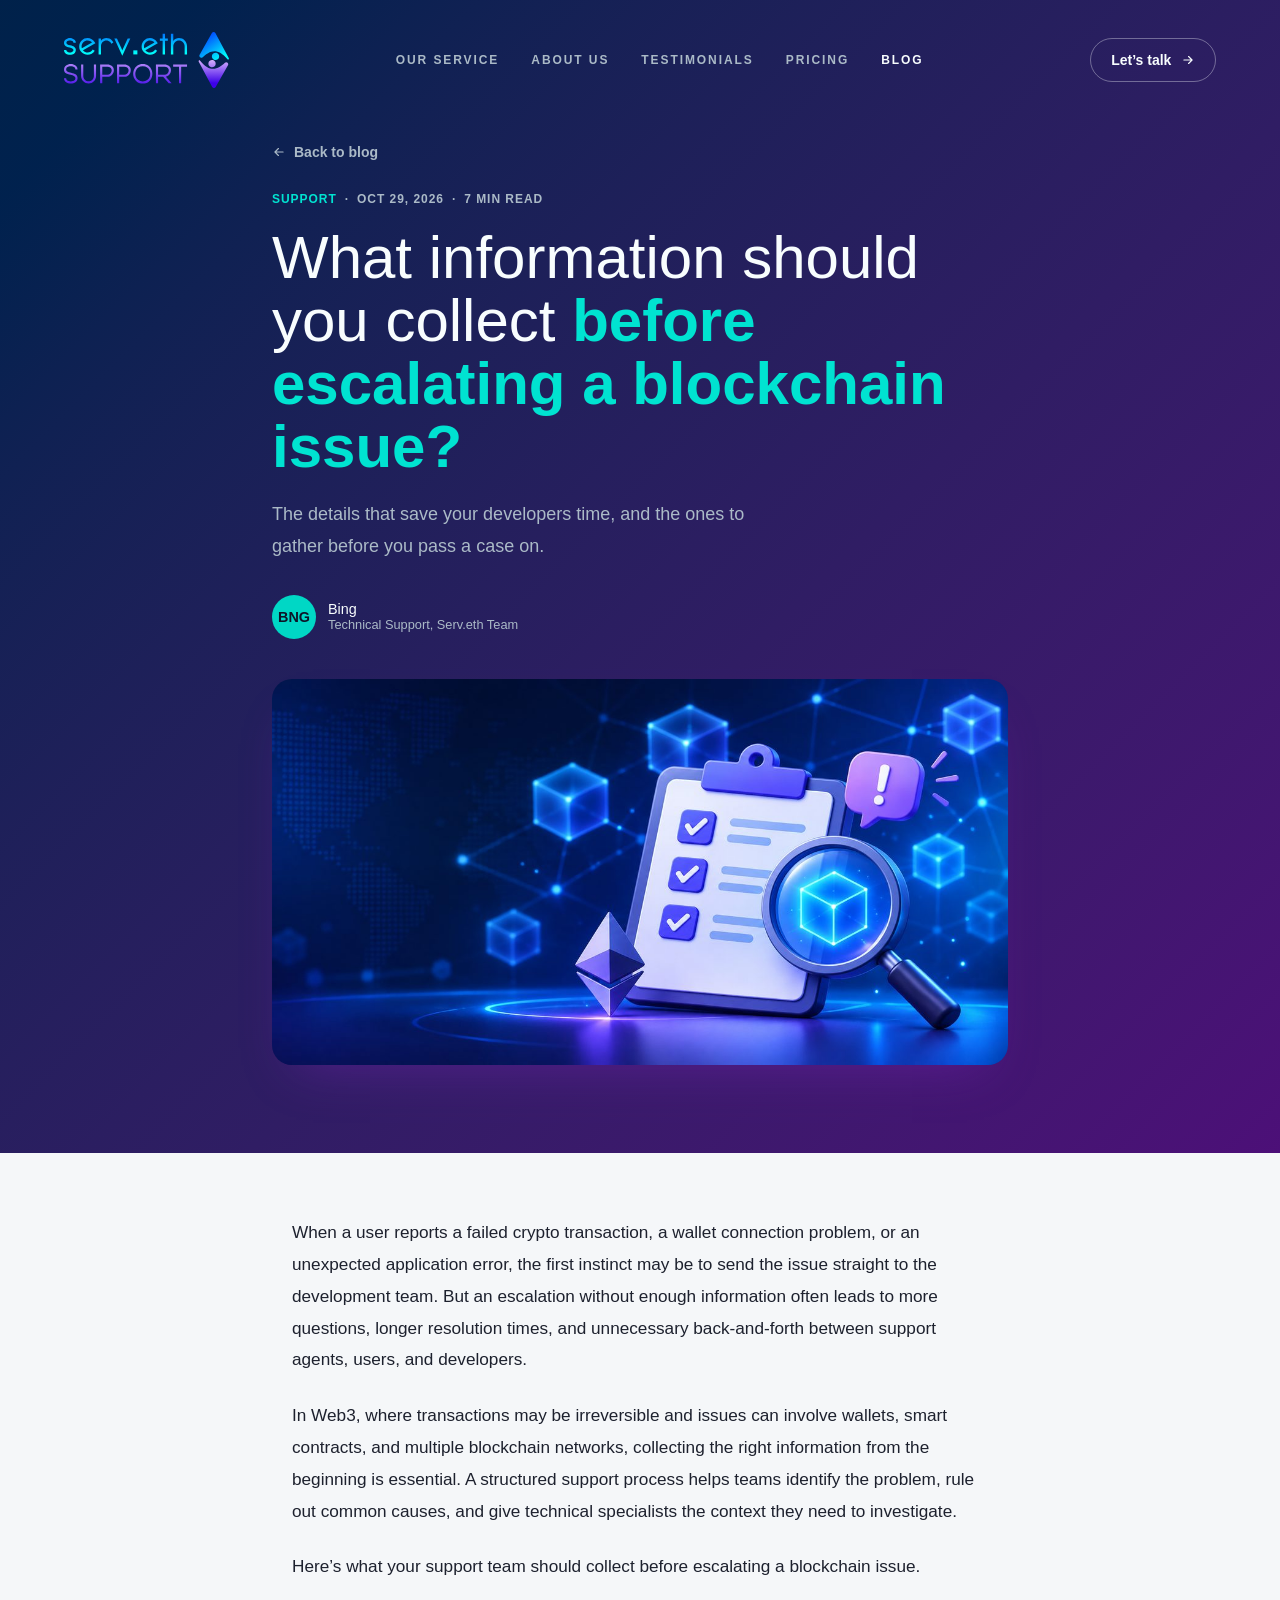
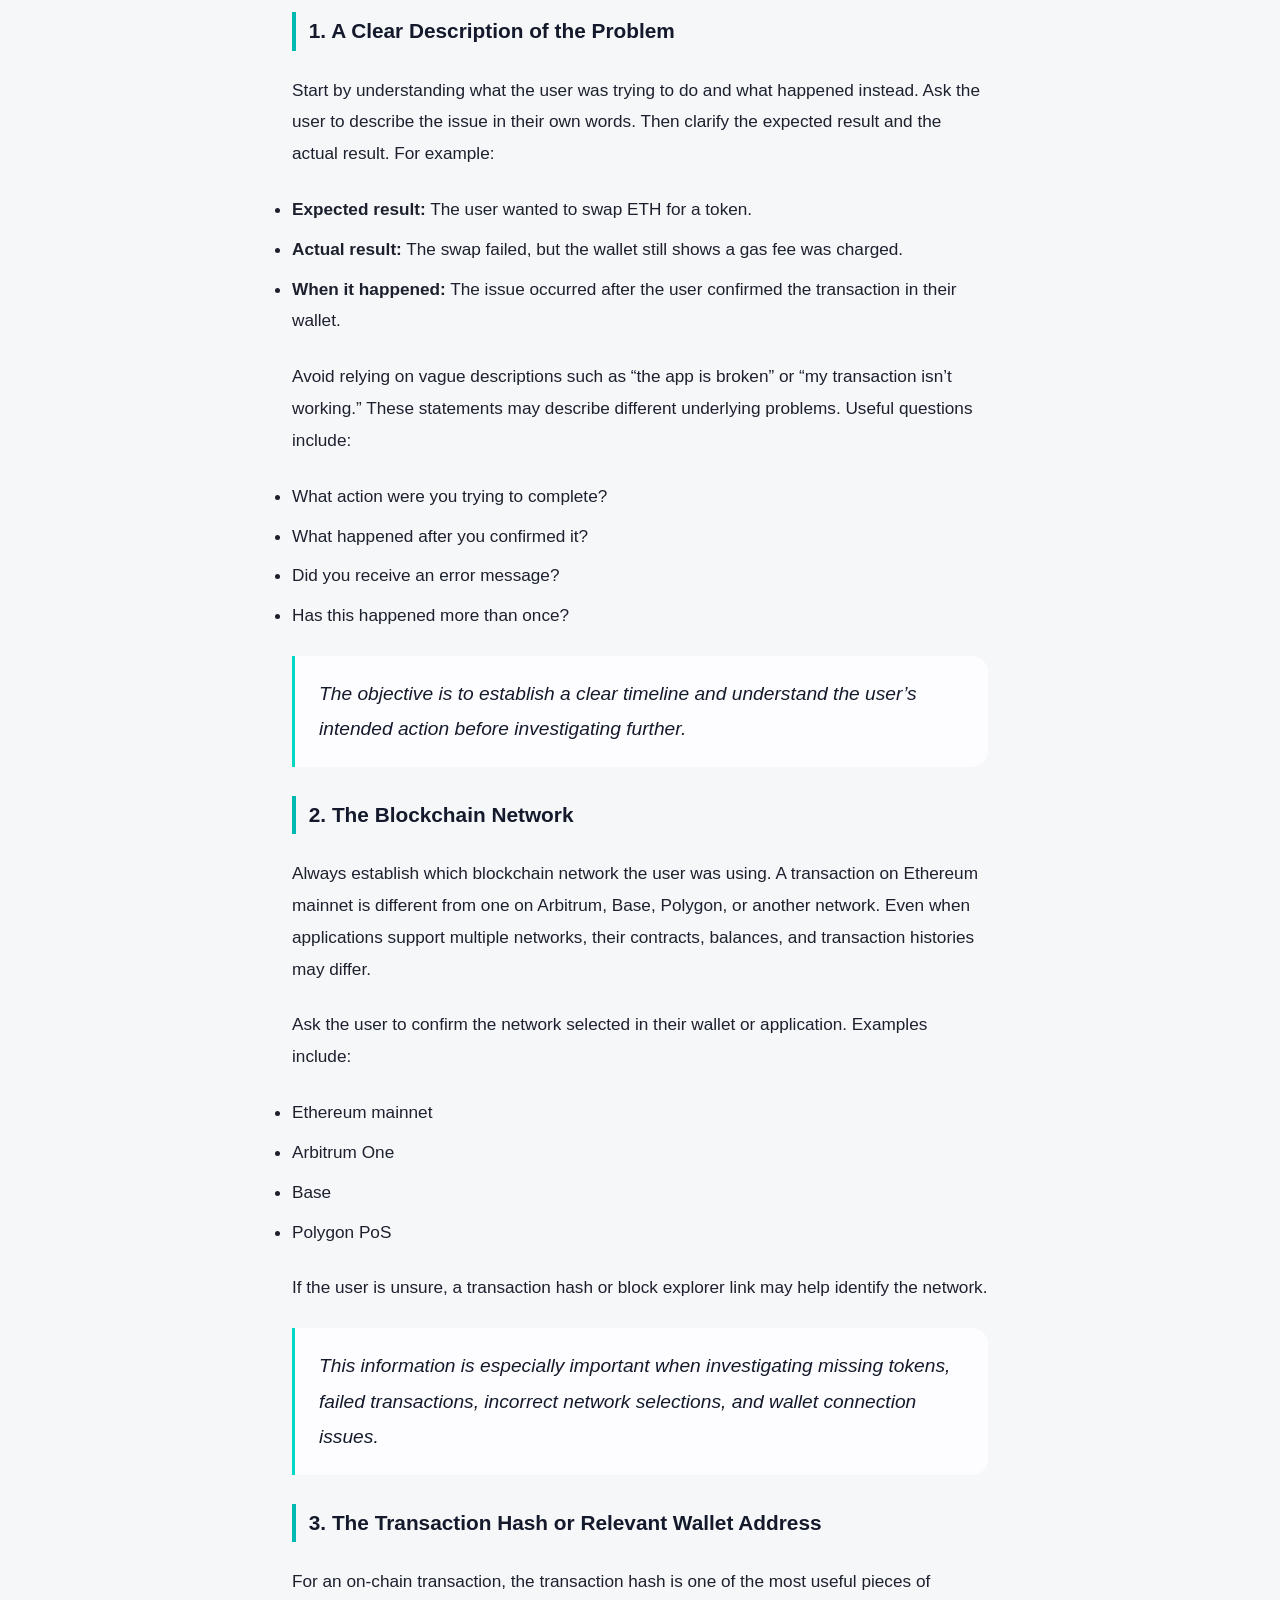
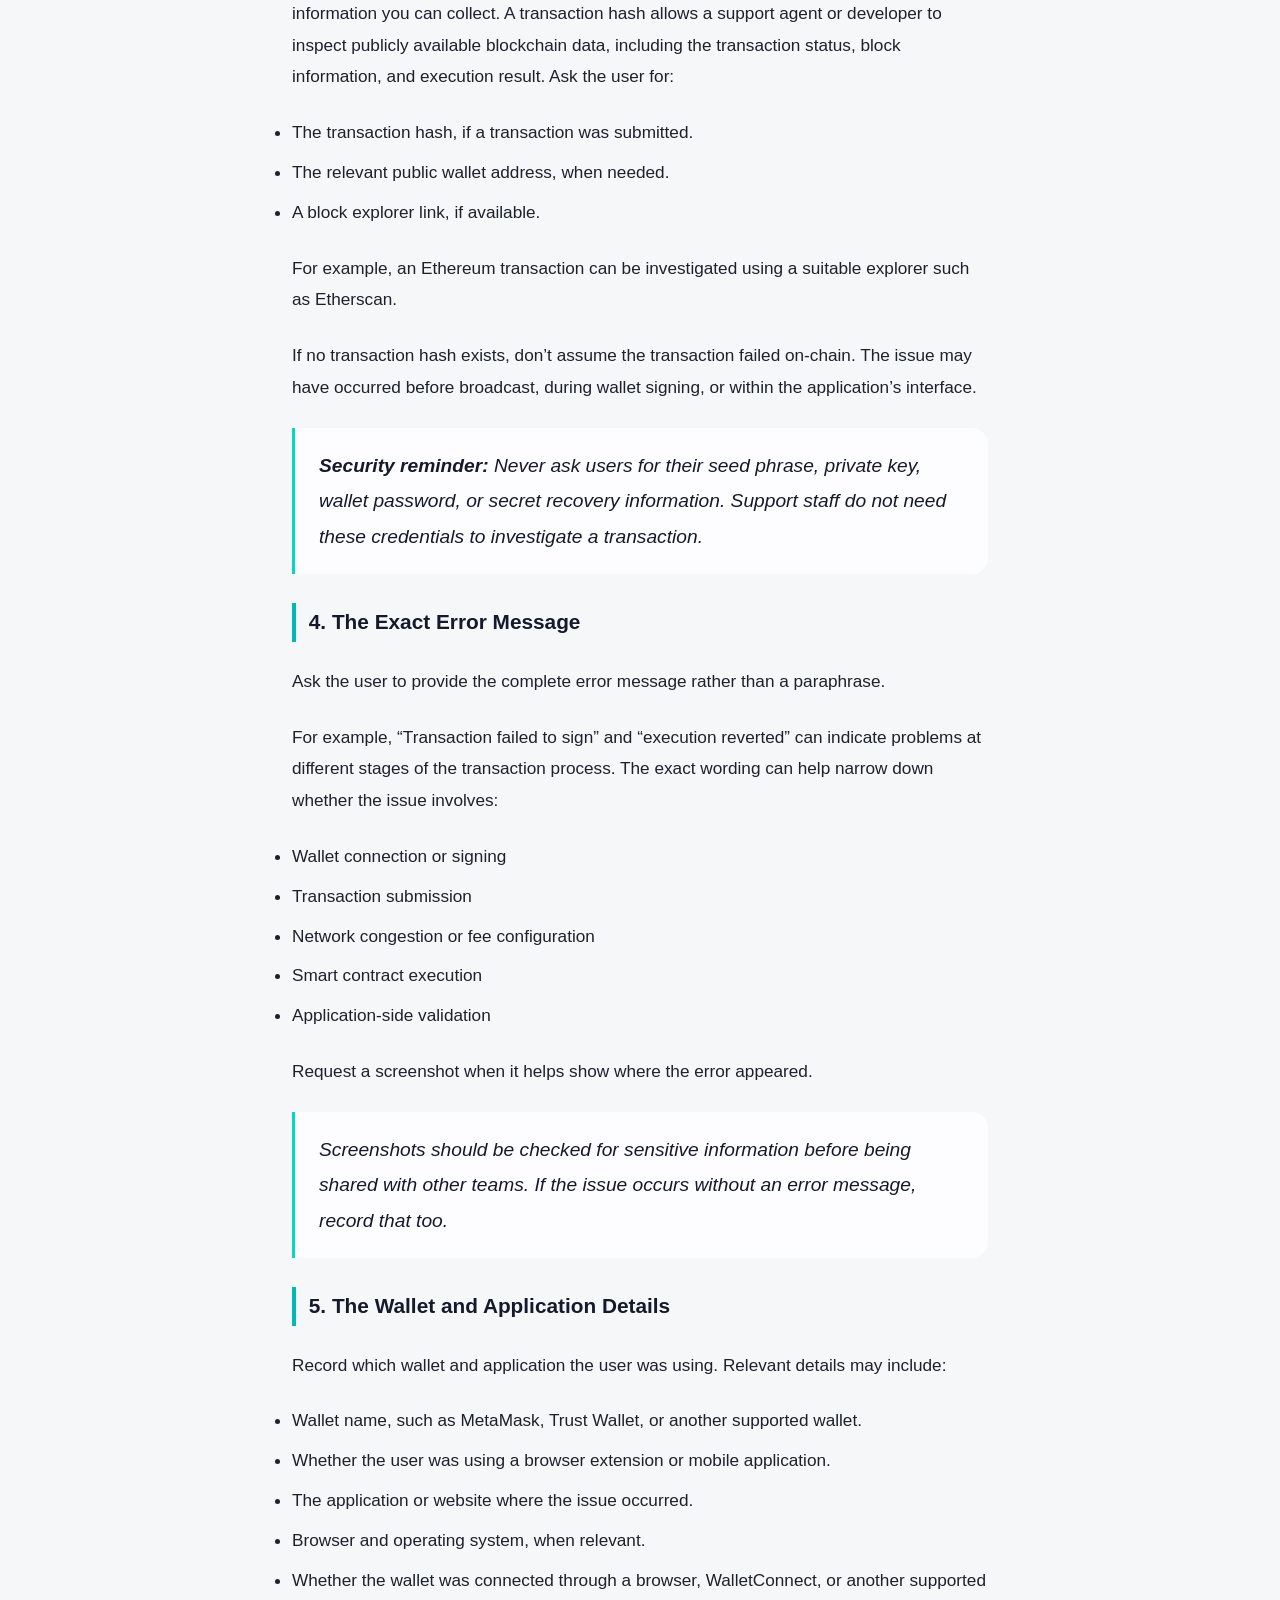
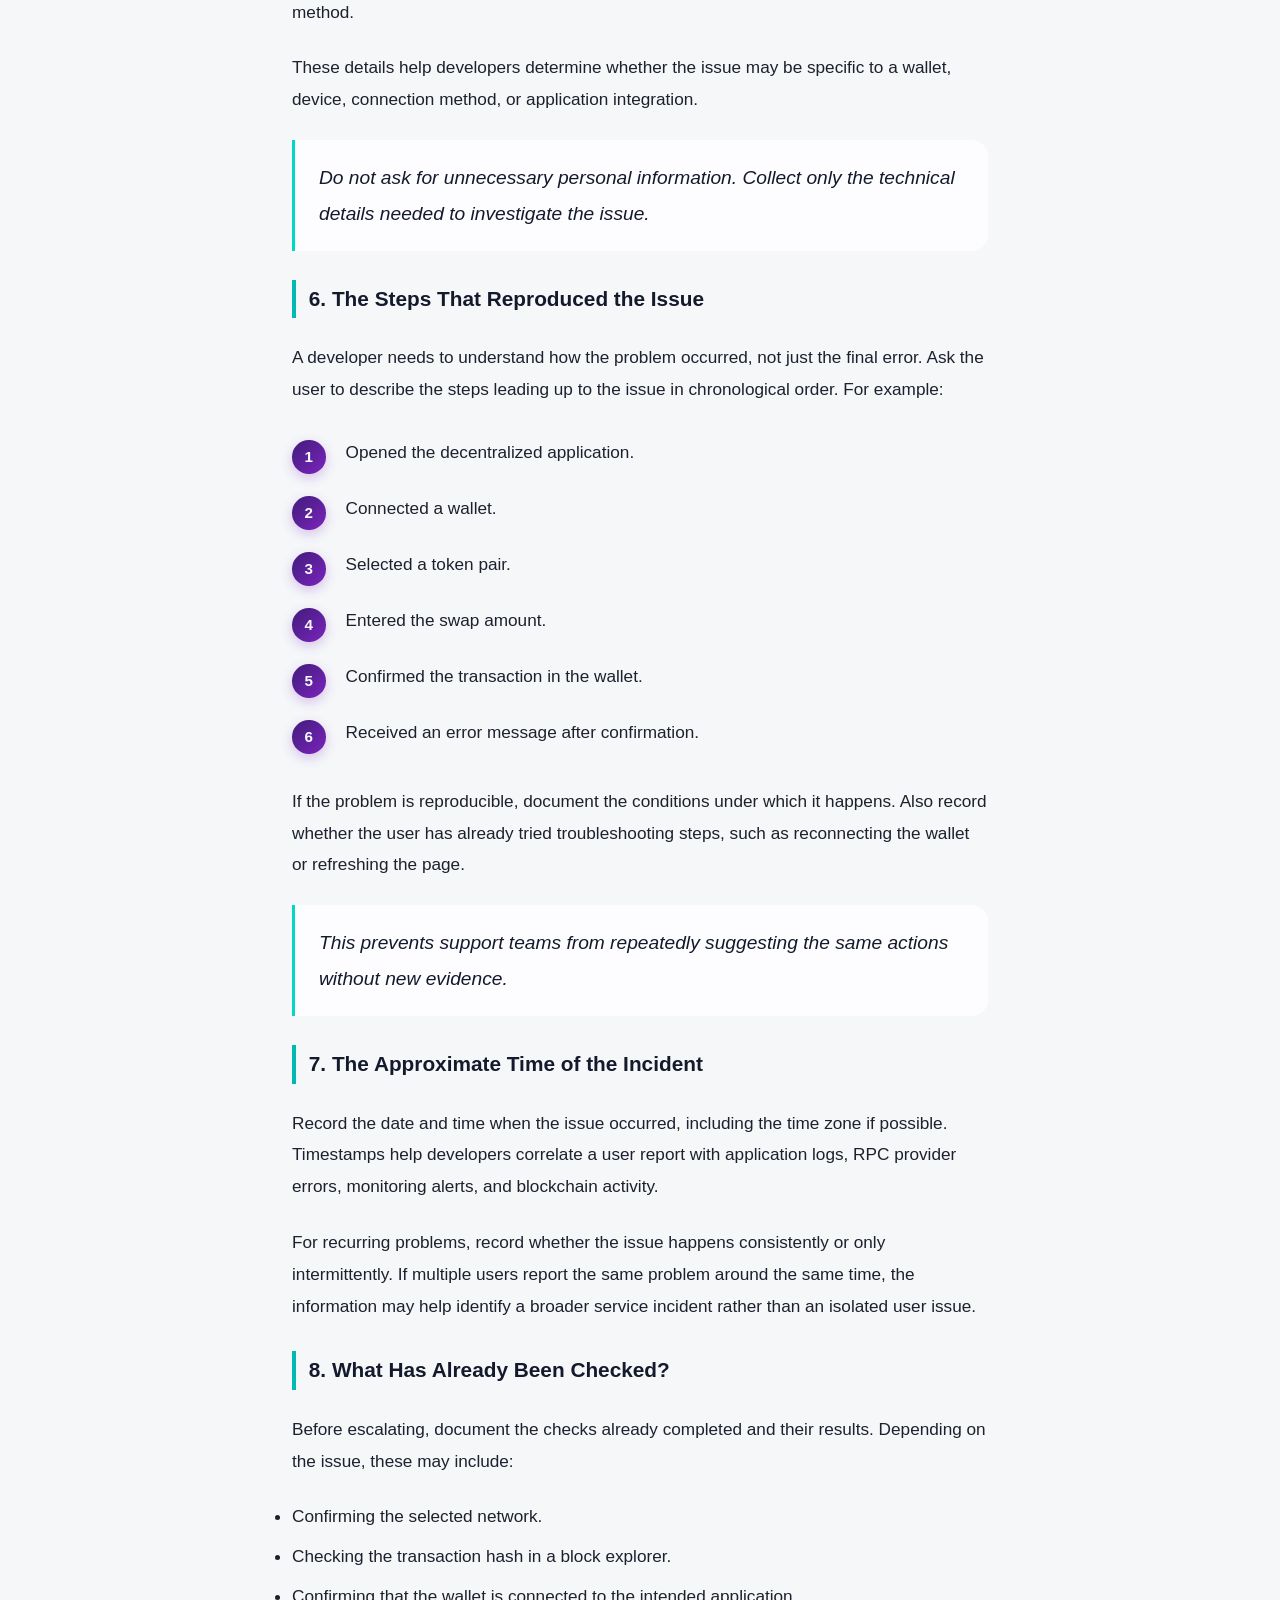
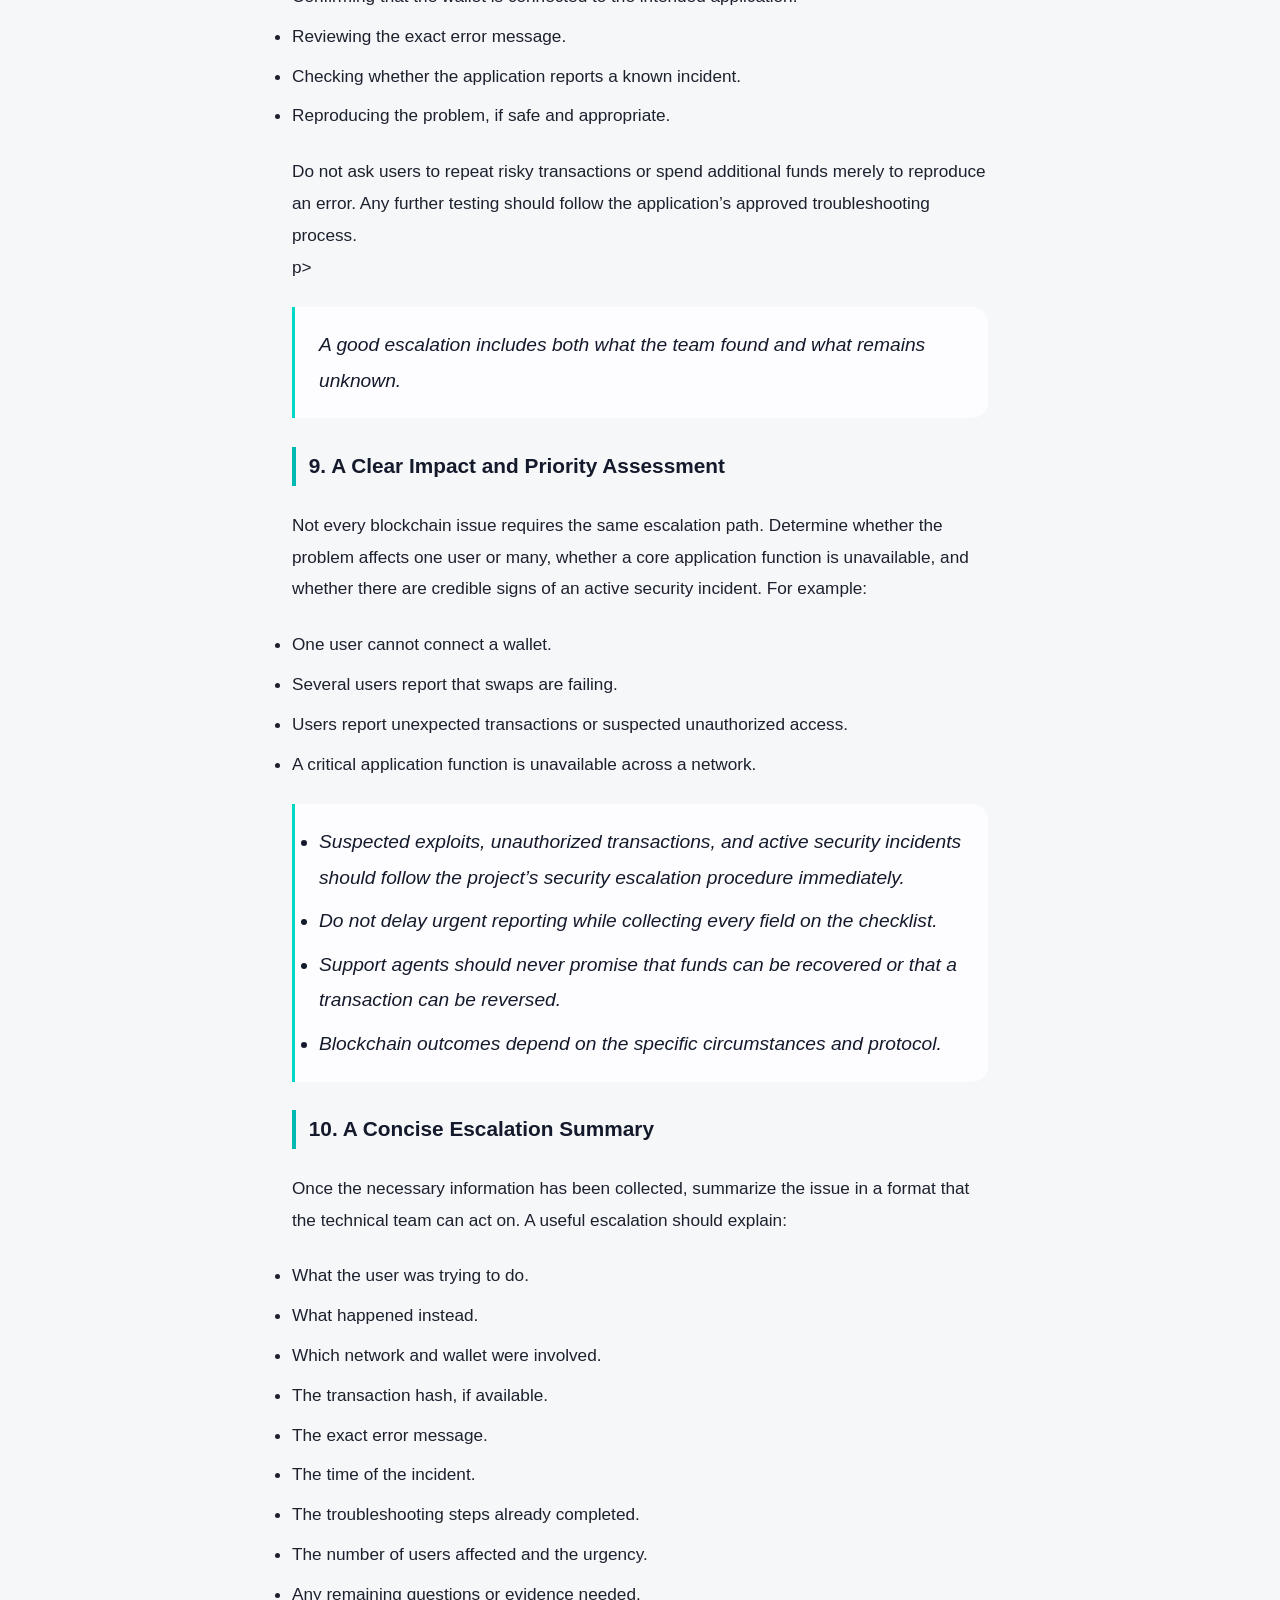
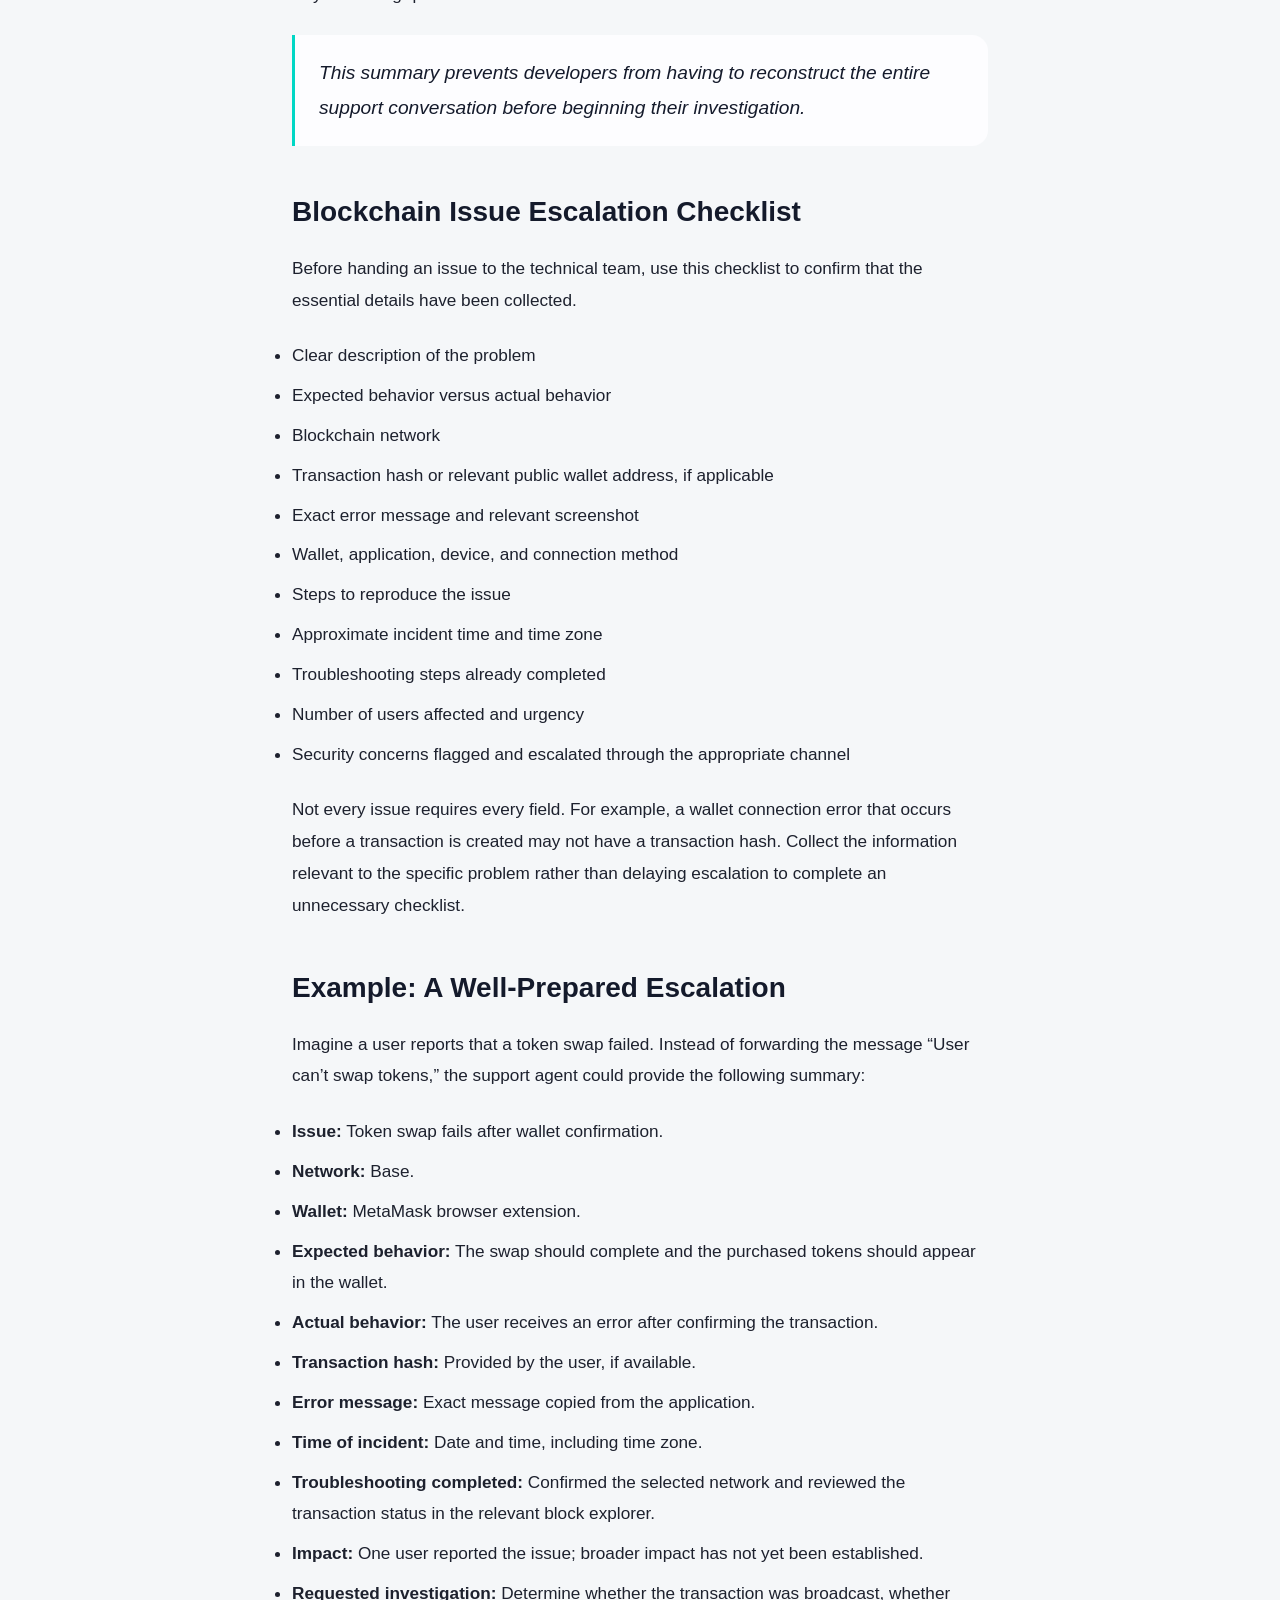
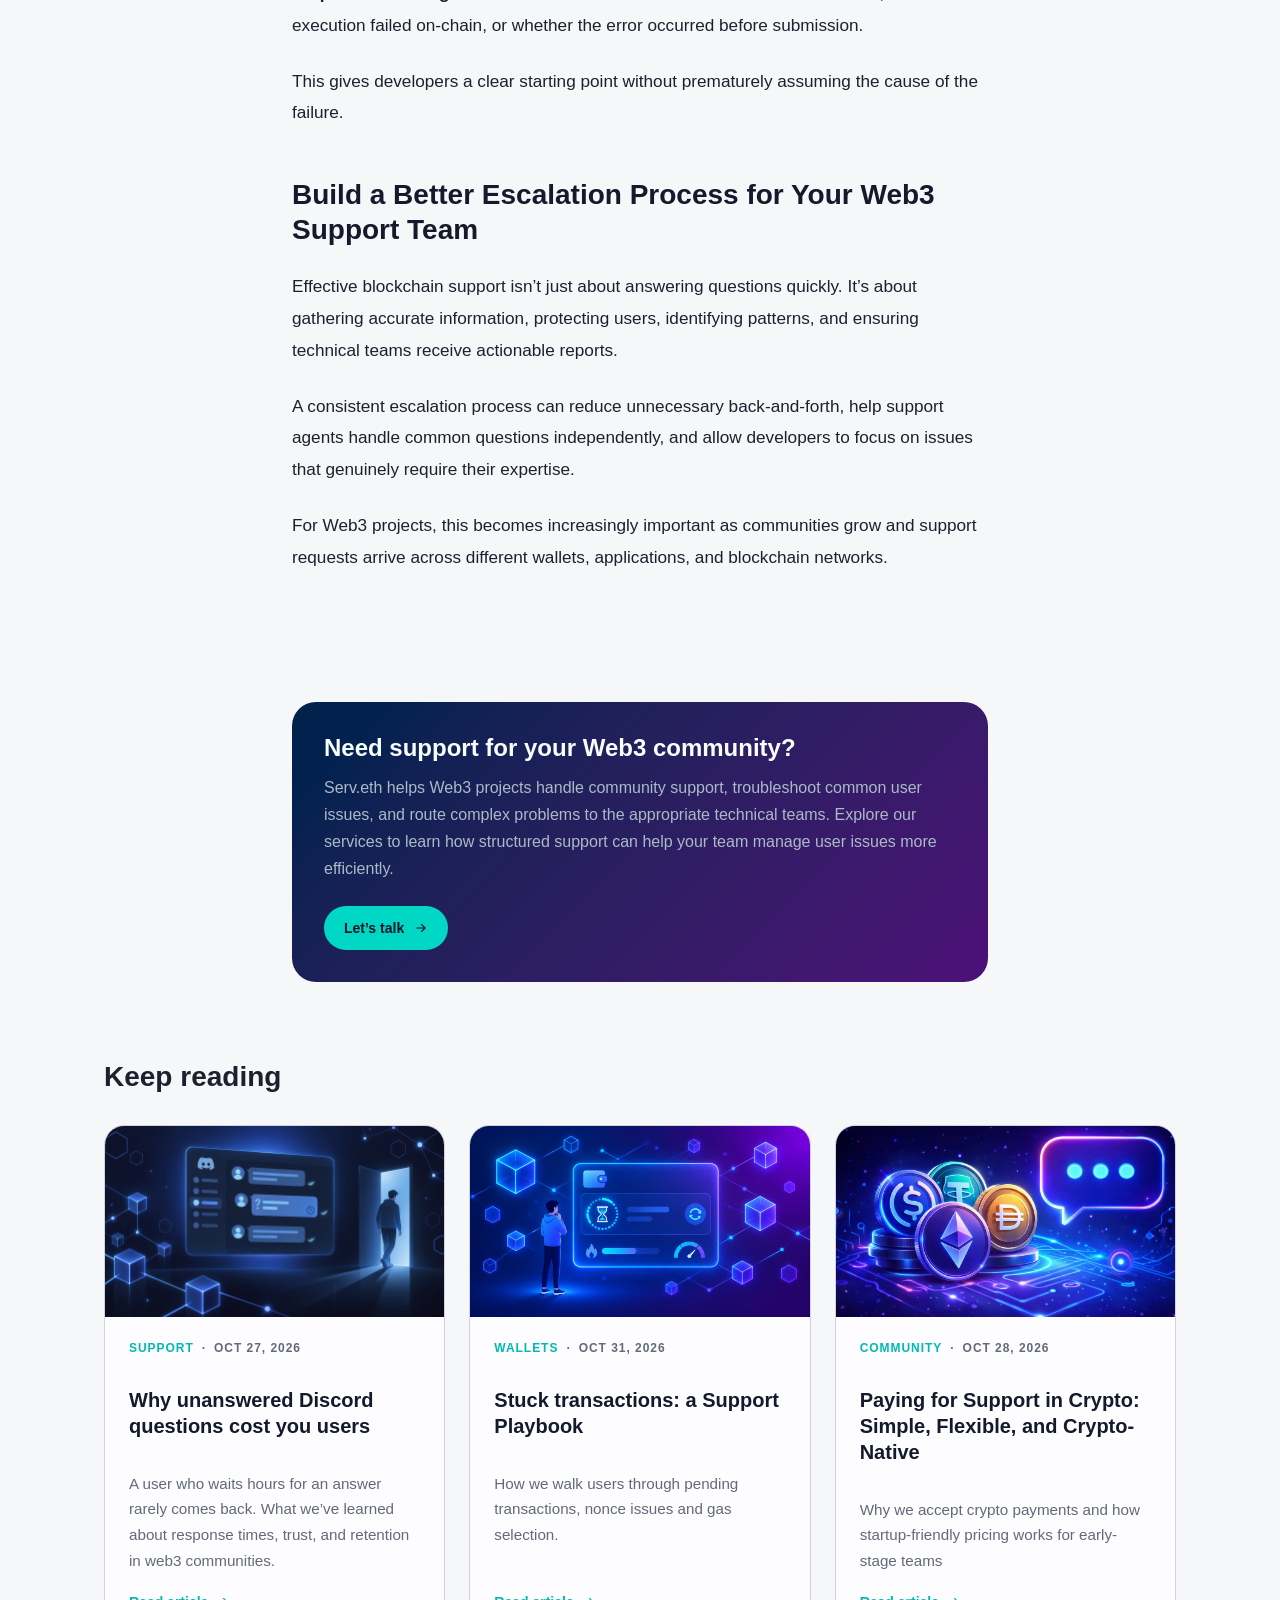
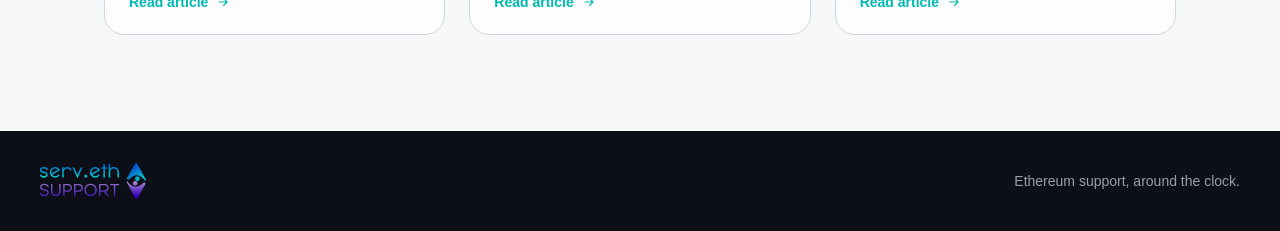
==== commit 59e84629: "remove tags" ====
--- a/blog/blockchain-issue-escalation-checklist.html
+++ b/blog/blockchain-issue-escalation-checklist.html
@@ -229,10 +229,6 @@
 			</article>
 
 			<div class="article-footer">
-				<div class="article-tags">
-					<a class="blog-tag" href="./">Support</a>
-					<a class="blog-tag" href="./">Community</a>
-				</div>
 				<aside class="article-cta">
 					<h2>Need support for your Web3 community?</h2>
 					<p>Serv.eth helps Web3 projects handle community support, troubleshoot common user issues, and route complex problems to the appropriate technical teams. Explore our services to learn how structured support can help your team manage user issues more efficiently.</p>
--- a/blog/blog.css
+++ b/blog/blog.css
@@ -17,28 +17,6 @@
 	max-width: 72rem;
 	padding: 4rem 1.25rem 6rem;
 }
-.blog-filters {
-	display: flex;
-	flex-wrap: wrap;
-	gap: 0.6rem;
-	margin-bottom: 2.5rem;
-}
-.blog-tag {
-	display: inline-flex;
-	align-items: center;
-	border: 1px solid var(--border);
-	border-radius: 999px;
-	padding: 0.35rem 0.9rem;
-	font-size: 0.75rem;
-	font-weight: 600;
-	letter-spacing: 0.08em;
-	text-transform: uppercase;
-	color: var(--muted-foreground);
-	background: var(--surface);
-	transition: color 180ms ease, border-color 180ms ease;
-}
-.blog-tag:hover,
-.blog-tag.is-active { color: var(--foreground); border-color: var(--primary); }
 
 .post-featured {
 	display: grid;
@@ -105,24 +83,6 @@
 	font-weight: 700;
 	color: var(--primary);
 }
-
-.pagination {
-	display: flex;
-	justify-content: center;
-	gap: 0.5rem;
-	margin-top: 3.5rem;
-}
-.pagination a {
-	display: grid;
-	place-items: center;
-	min-width: 44px;
-	min-height: 44px;
-	border: 1px solid var(--border);
-	border-radius: 999px;
-	font-size: 0.875rem;
-	font-weight: 600;
-}
-.pagination a[aria-current="page"] { background: var(--strong); color: var(--strong-foreground); border-color: var(--strong); }
 
 /* Single post */
 .article-header { max-width: 46rem; }
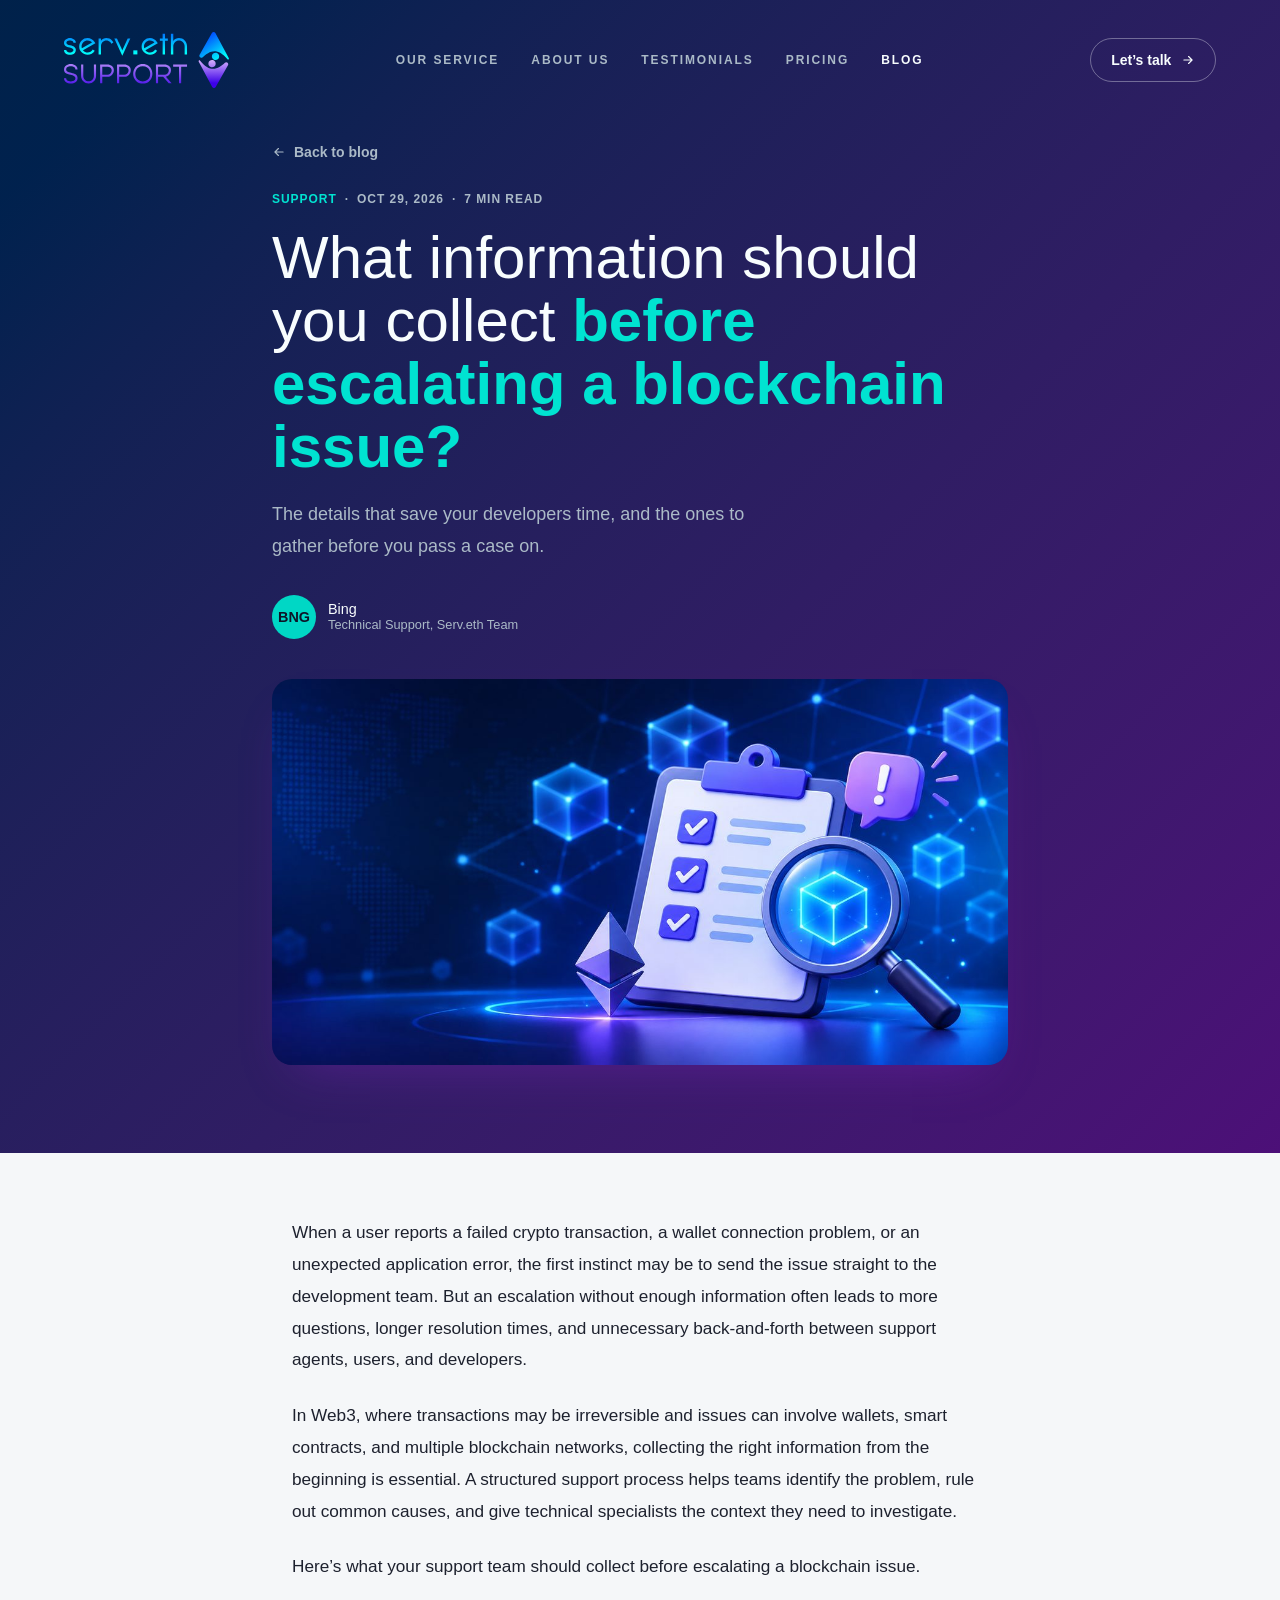
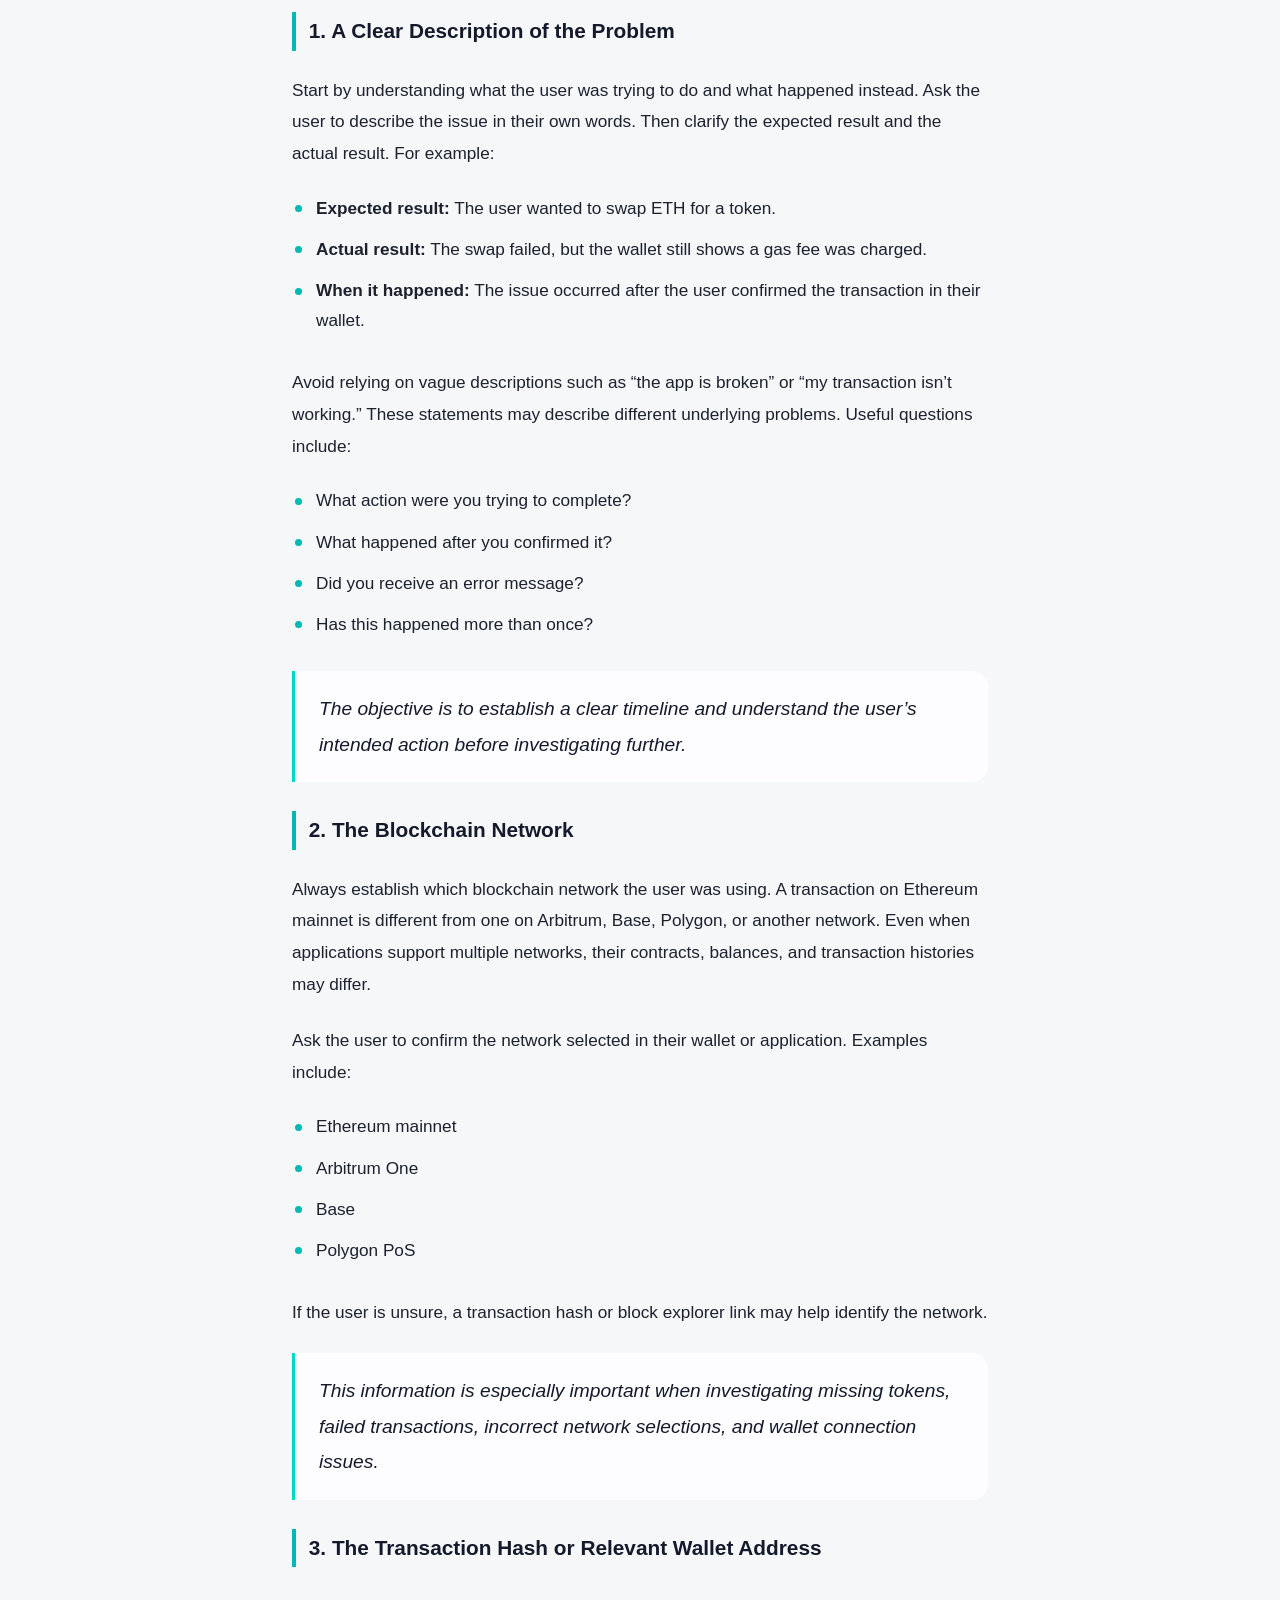
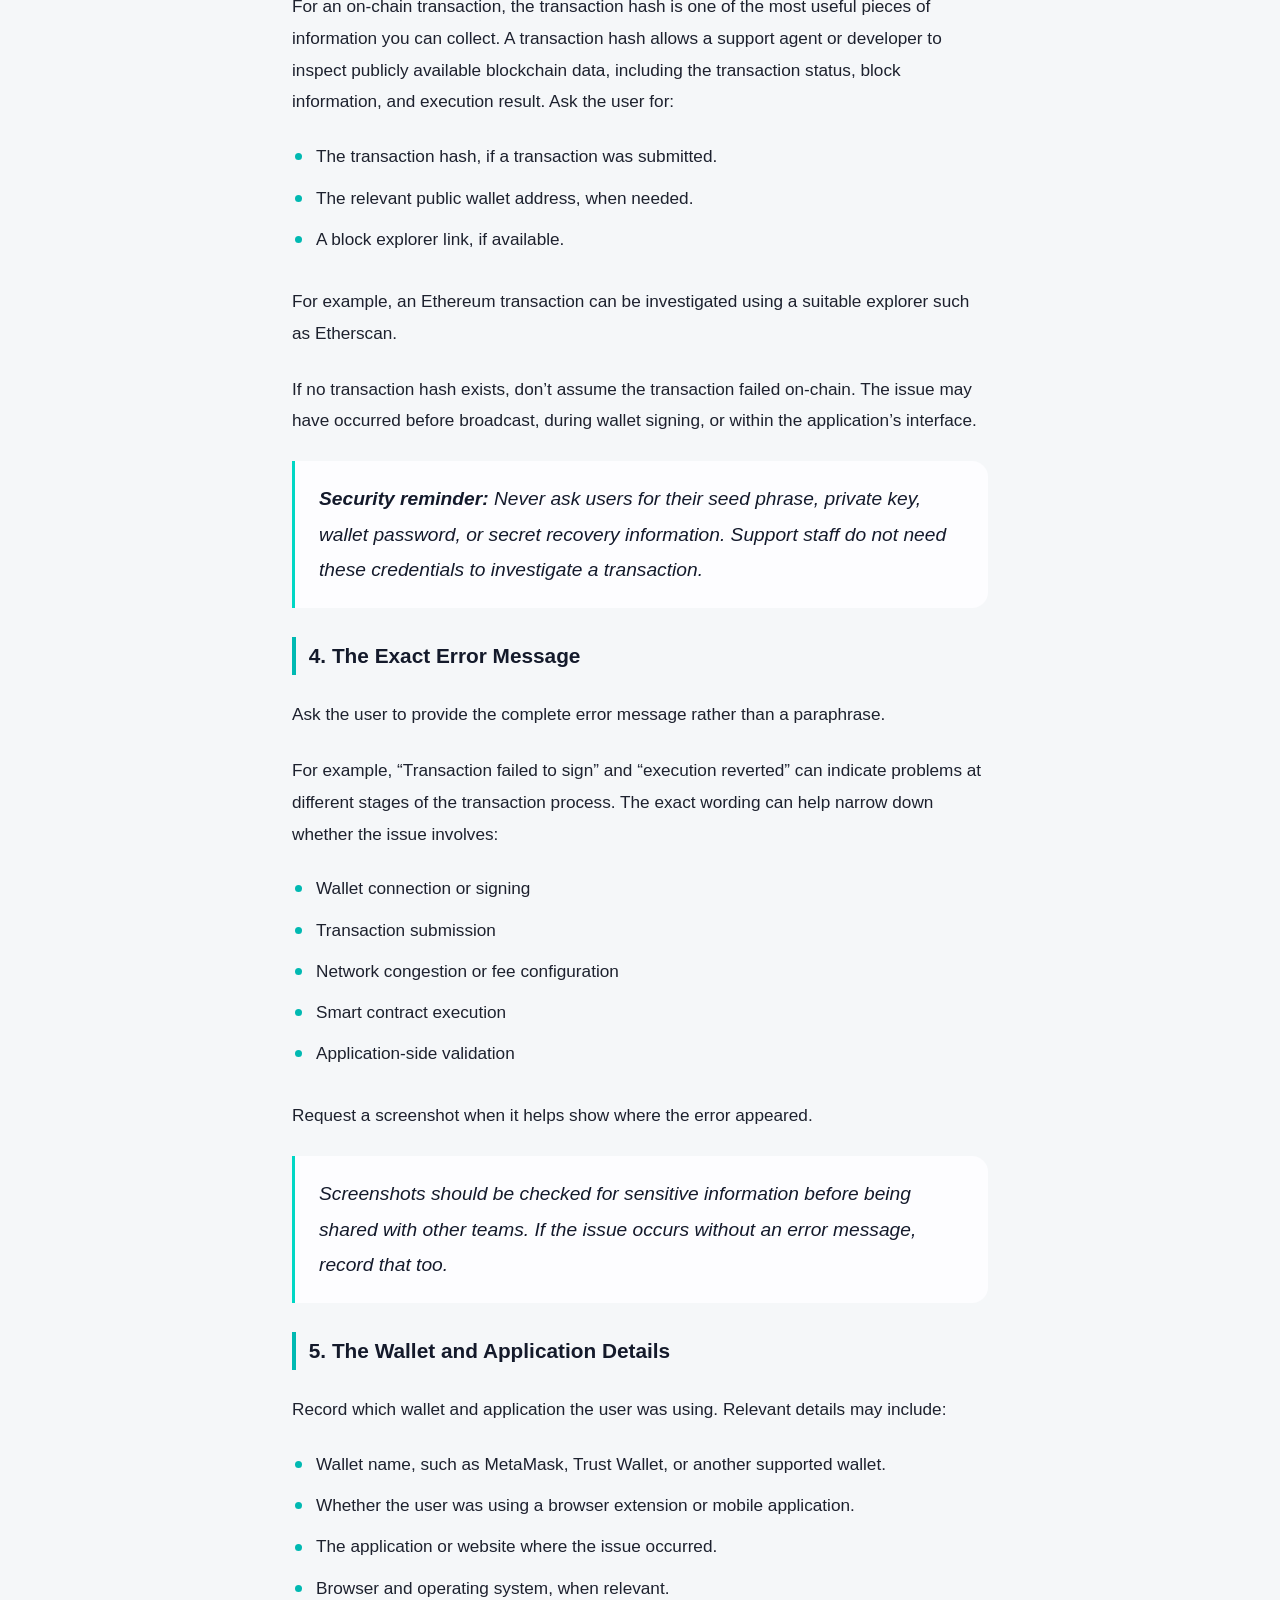
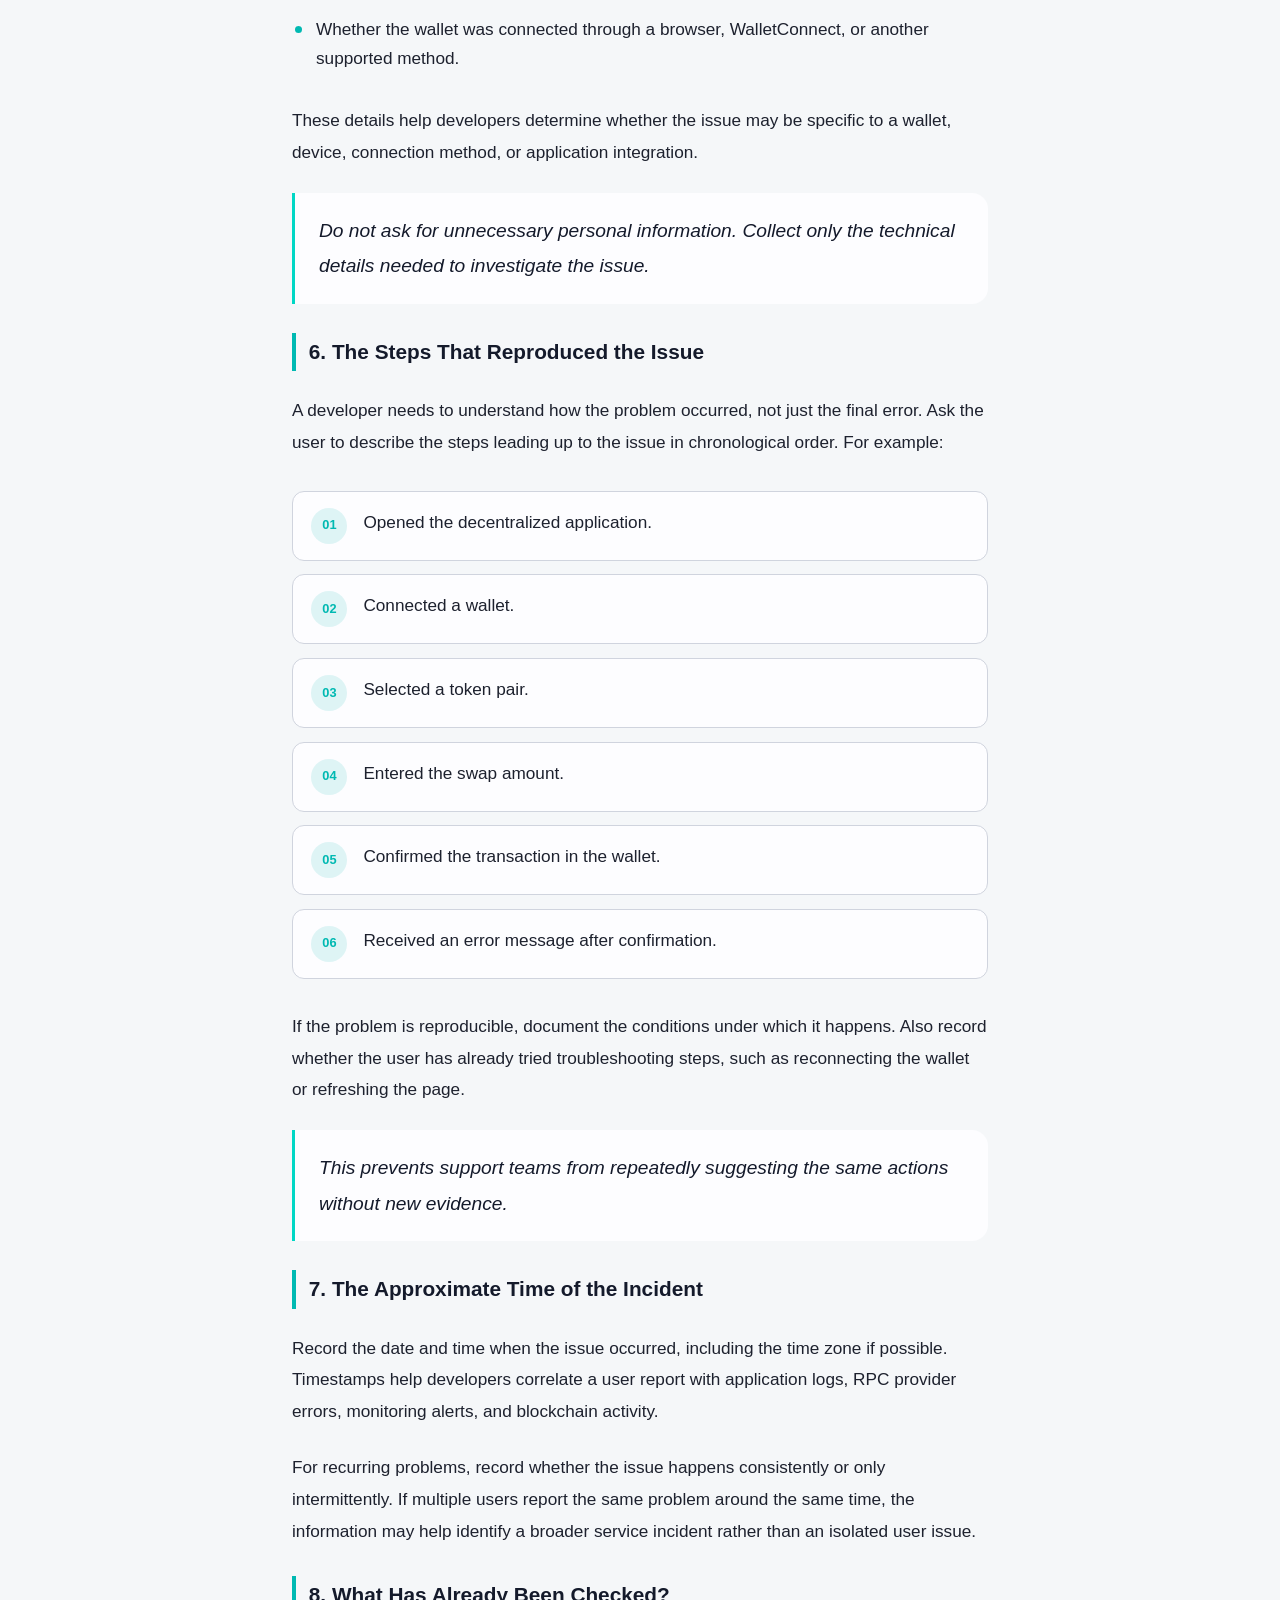
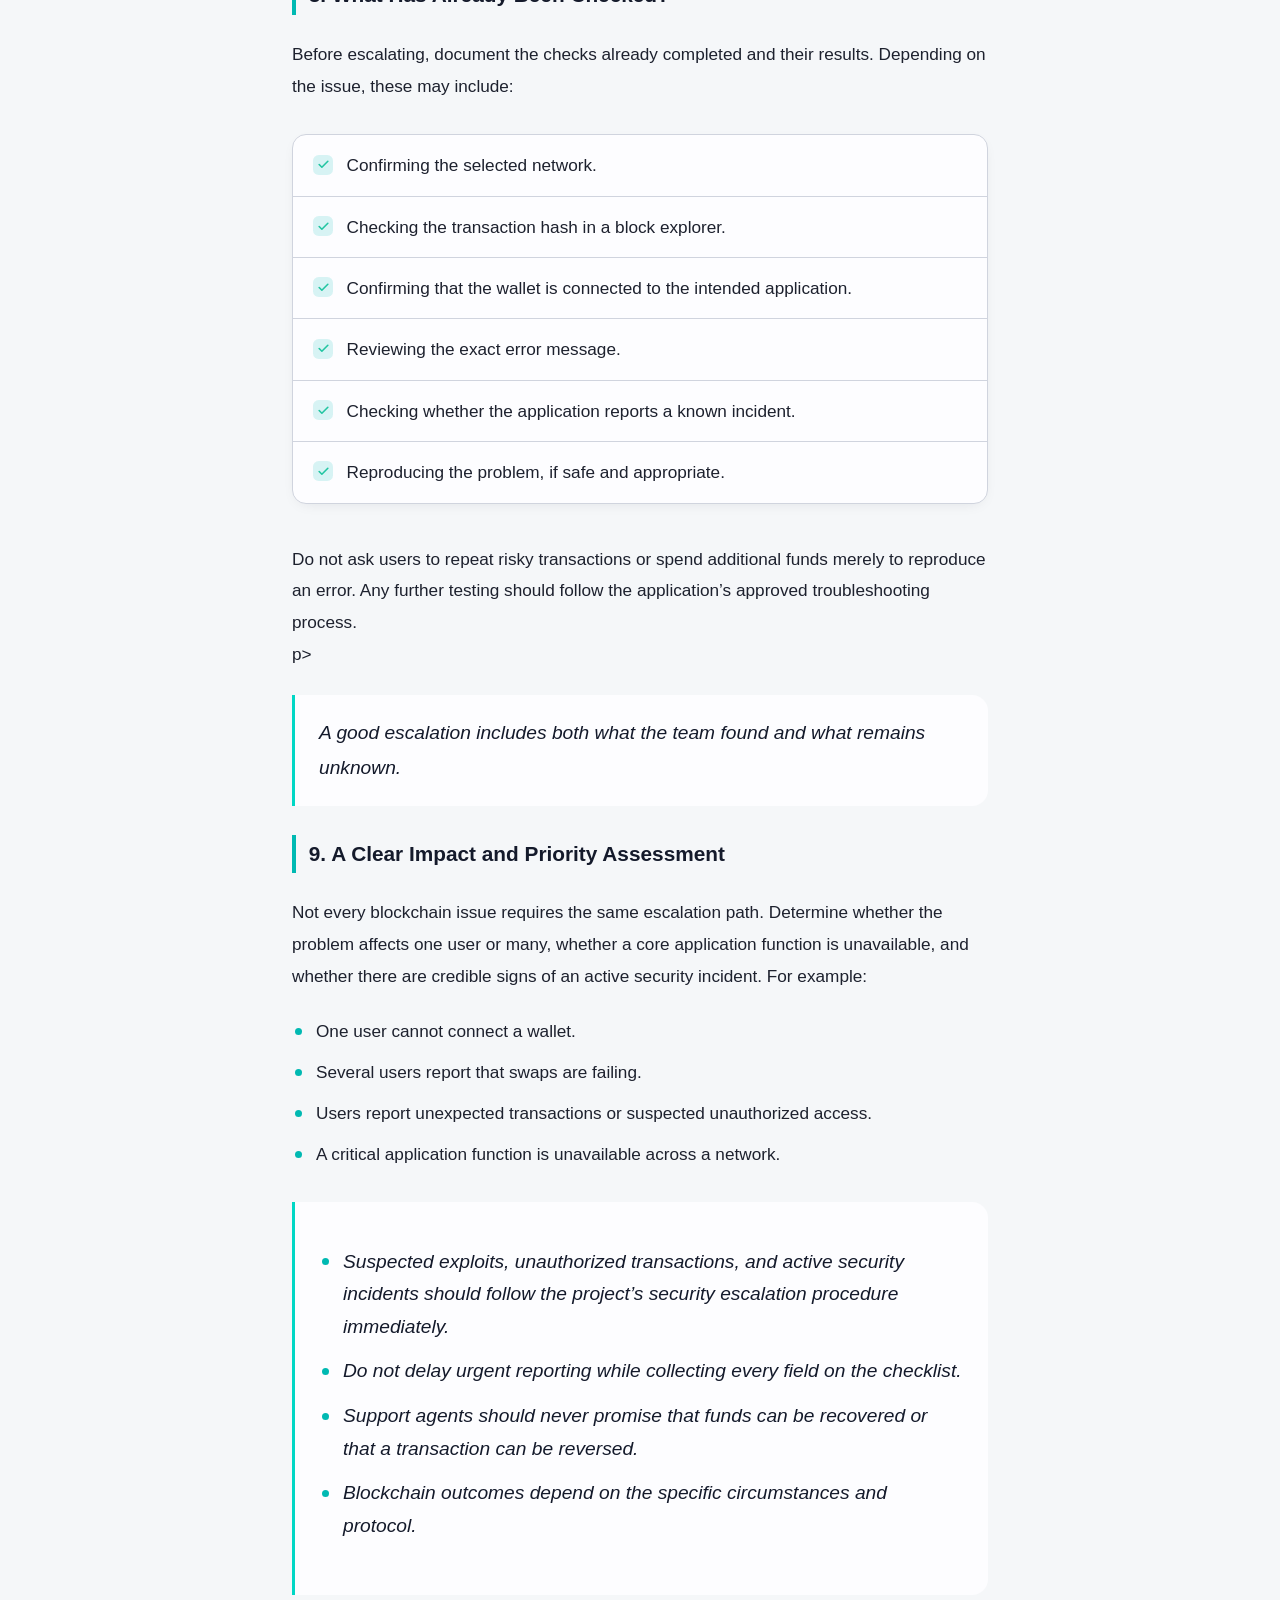
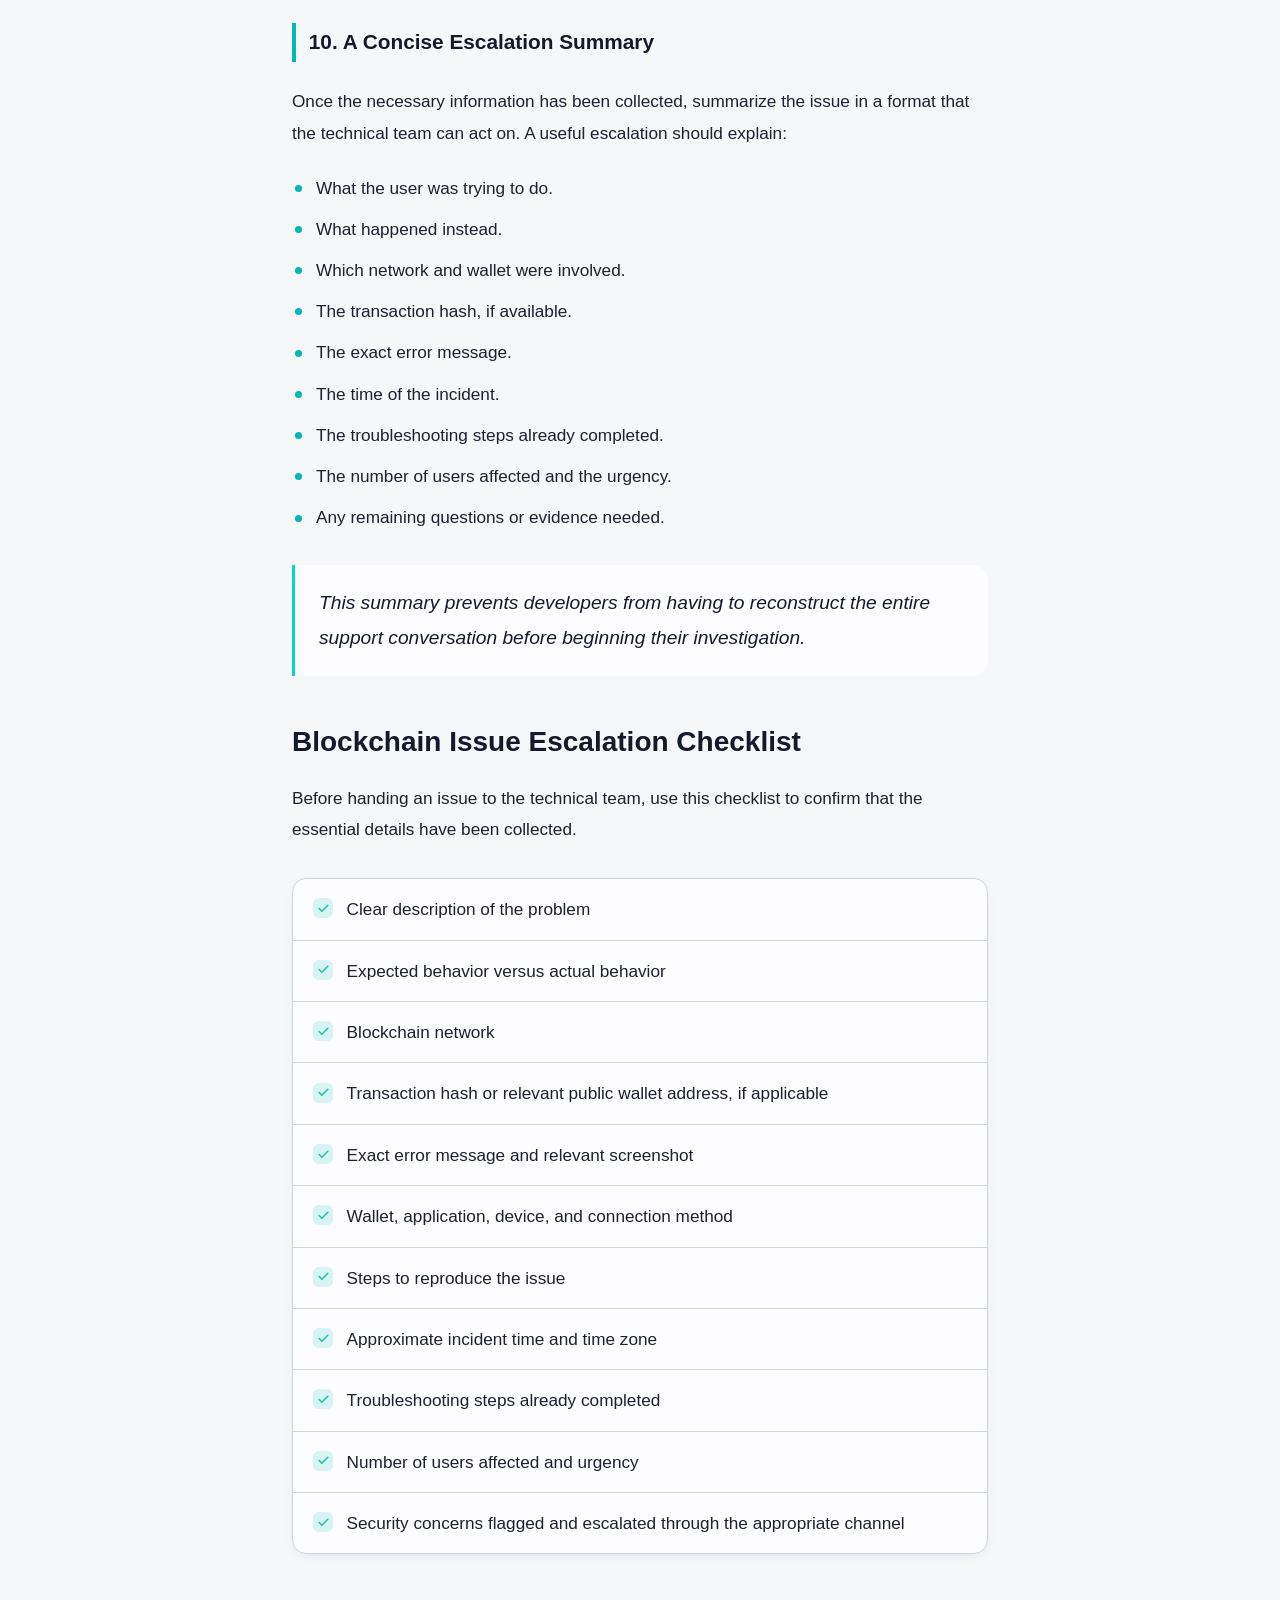
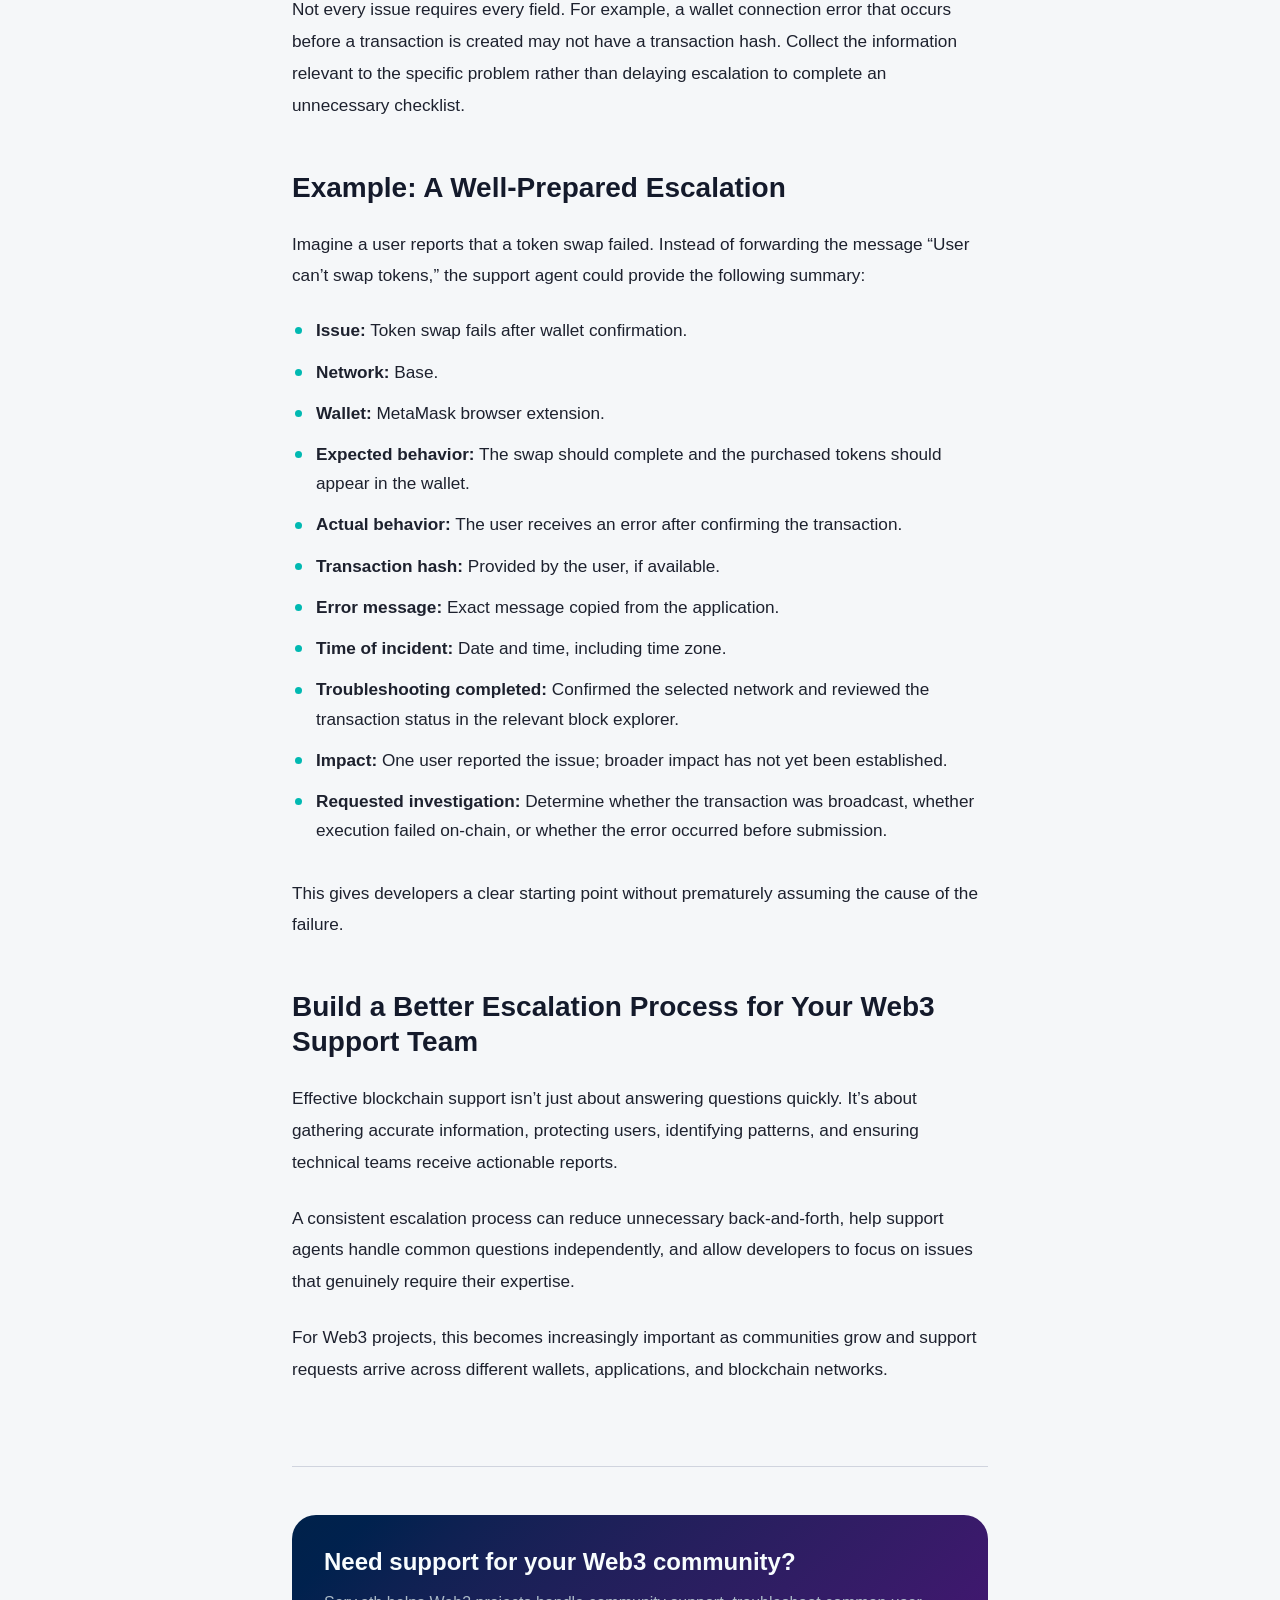
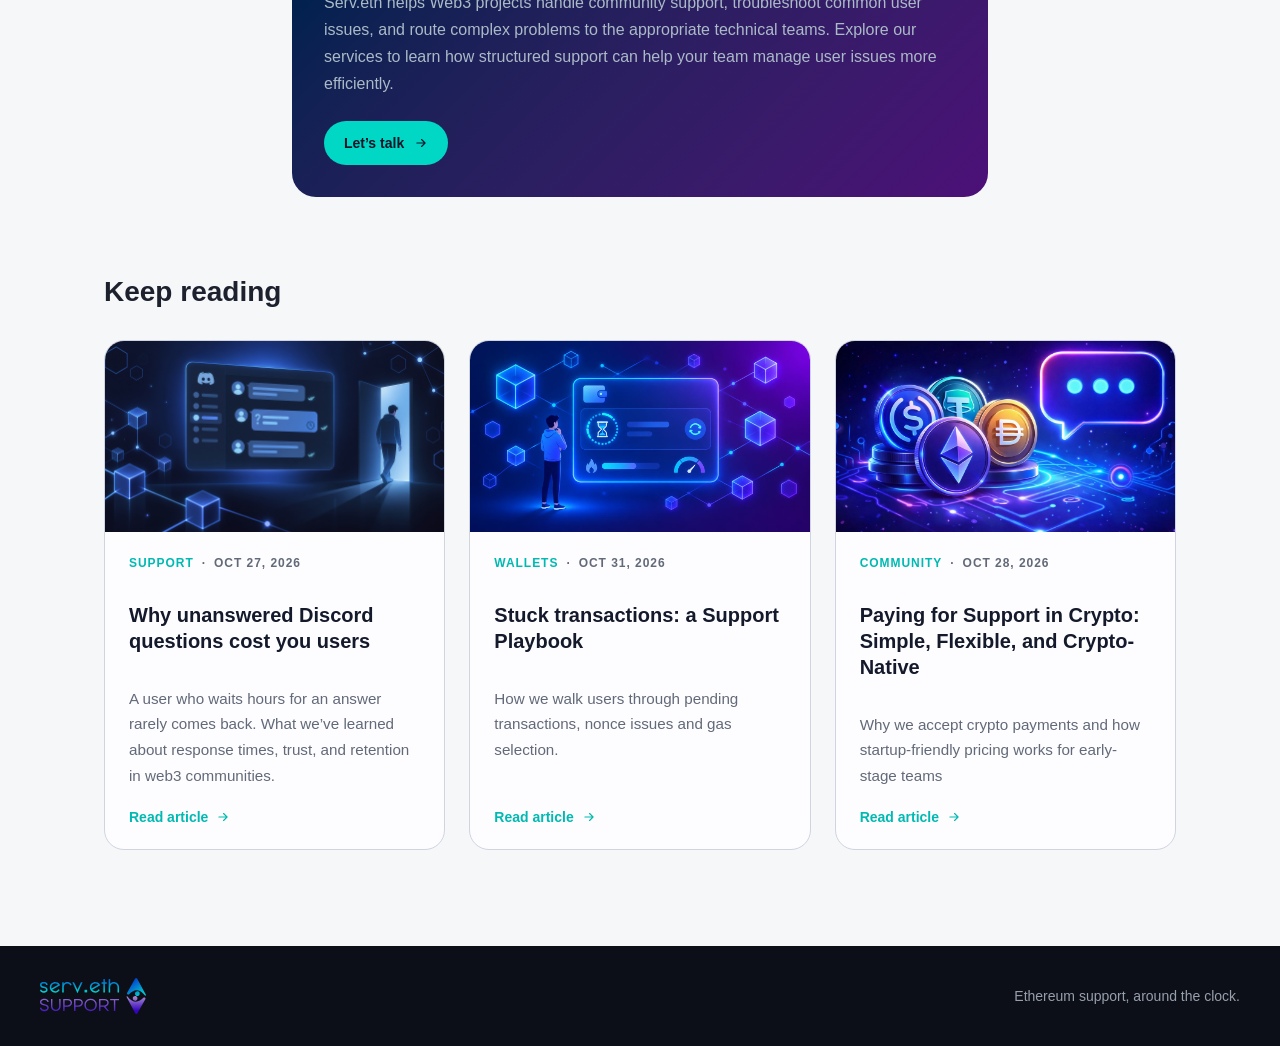
==== commit 905f4271: "added ul class" ====
--- a/blog/blockchain-issue-escalation-checklist.html
+++ b/blog/blockchain-issue-escalation-checklist.html
@@ -145,7 +145,7 @@
 
 				<h3>8. What Has Already Been Checked?</h3>
 				<p>Before escalating, document the checks already completed and their results. Depending on the issue, these may include:</p>
-				<ul>
+				<ul class="checklist">
 					<li>Confirming the selected network.</li>
 					<li>Checking the transaction hash in a block explorer.</li>
 					<li>Confirming that the wallet is connected to the intended application.</li>
@@ -190,7 +190,7 @@
 
 				<h2>Blockchain Issue Escalation Checklist</h2>
 				<p>Before handing an issue to the technical team, use this checklist to confirm that the essential details have been collected.</p>
-				<ul>
+				<ul class="checklist">
 					<li>Clear description of the problem</li>
 					<li>Expected behavior versus actual behavior</li>
 					<li>Blockchain network</li>
--- a/blog/blog.css
+++ b/blog/blog.css
@@ -120,9 +120,6 @@
 .article h2 { margin-top: 3rem; font-size: 1.75rem; font-weight: 600; line-height: 1.25; color: var(--strong); }
 .article h3 { margin-top: 2.25rem; font-size: 1.3rem; font-weight: 600; border-left: 4px solid var(--primary); padding-left:.8rem; margin-top:1.8rem; color: var(--strong); }
 .article a { color: var(--primary); text-decoration: underline; text-underline-offset: 3px; }
-.article ul,
-.article ul { list-style: disc; }
-.article ul li + li { margin-top: 0.5rem; }
 .article blockquote {
 	padding: 1.25rem 1.5rem;
 	border-left: 3px solid var(--accent);
@@ -143,15 +140,20 @@
 	max-width: 46rem;
 	padding: 0 1.25rem 5rem;
 }
-.article-tags { display: flex; flex-wrap: wrap; gap: 0.6rem; padding-top: 2rem; border-top: 1px solid var(--border); }
+.article-footer::before {
+	content: "";
+	display: block;
+	margin-bottom: 3rem;
+	border-top: 1px solid var(--border);
+}
 .article-cta {
-	margin-top: 3rem;
 	padding: 2rem;
 	border-radius: 1.5rem;
+	background: oklch(0.3 0.12 280); /* fallback */
 	background: linear-gradient(135deg, oklch(0.25 0.09 250), oklch(0.34 0.16 305));
 	color: var(--hero-foreground);
 }
-.article-cta h2 { font-size: 1.5rem; font-weight: 600; }
+.article-cta h2 { margin: 0; font-size: 1.5rem; font-weight: 600; line-height: 1.25; }
 .article-cta p { margin: 0.75rem 0 1.5rem; color: var(--hero-muted); line-height: 1.7; }
 
 .related { margin: 0 auto; max-width: 72rem; padding: 0 1.25rem 6rem; }
@@ -220,38 +222,121 @@
 	border-radius: 1rem;
 }
 
-/* Numbered steps with purple circles */
+/* 1. Modern Bulleted List (Applies automatically to all standard <ul>) */
+.article ul:not(.checklist) {
+  list-style: none;
+  padding-left: 0;
+  margin: 1.5rem 0 2rem;
+  display: flex;
+  flex-direction: column;
+  gap: 0.75rem;
+}
+
+.article ul:not(.checklist) > li {
+  position: relative;
+  padding-left: 1.5rem;
+  line-height: 1.7;
+}
+
+.article ul:not(.checklist) > li::before {
+  content: "";
+  position: absolute;
+  top: 0.65em;
+  left: 0.2rem;
+  width: 7px;
+  height: 7px;
+  border-radius: 50%;
+  background-color: var(--primary);
+}
+
+/* Nested lists inside blockquotes or standard lists */
+.article blockquote ul {
+  margin: 0.75rem 0;
+}
+
+
+/* 2. Numbered Process Step Cards (Applies automatically to all <ol>) */
 .article ol {
-	list-style: none;
-	counter-reset: step-counter;
-	padding-left: 0;
-	margin: 2rem 0;
-	display: flex;
-	flex-direction: column;
-	gap: 1.25rem;
-}
-.article ol li {
-	counter-increment: step-counter;
-	display: flex;
-	align-items: flex-start;
-	gap: 1.25rem;
-	line-height: 1.7;
-}
-.article ol li::before {
-	content: counter(step-counter);
-	flex-shrink: 0;
-	display: inline-flex;
-	align-items: center;
-	justify-content: center;
-	width: 2.1rem;
-	height: 2.1rem;
-	border-radius: 50%;
-	background: linear-gradient(135deg, oklch(0.34 0.15 295), oklch(0.48 0.22 305));
-	color: var(--strong-foreground);
-	font-weight: 700;
-	font-size: 0.95rem;
-	margin-top: 0.15rem;
-	box-shadow: 0 4px 12px color-mix(in oklch, oklch(0.48 0.22 305) 25%, transparent);
+  list-style: none;
+  counter-reset: article-step;
+  padding-left: 0;
+  margin: 2rem 0;
+  display: flex;
+  flex-direction: column;
+  gap: 0.85rem;
+}
+
+.article ol > li {
+  counter-increment: article-step;
+  display: grid;
+  grid-template-columns: 2.25rem minmax(0, 1fr);
+  gap: 1rem;
+  align-items: start;
+  padding: 1rem 1.15rem;
+  border: 1px solid var(--border);
+  border-radius: 0.75rem;
+  background-color: var(--surface);
+  line-height: 1.7;
+  transition: border-color 150ms ease;
+}
+
+.article ol > li:hover {
+  border-color: color-mix(in oklch, var(--primary) 40%, var(--border));
+}
+
+.article ol > li::before {
+  content: counter(article-step, decimal-leading-zero);
+  display: grid;
+  place-items: center;
+  width: 2.25rem;
+  height: 2.25rem;
+  border-radius: 50%;
+  background: color-mix(in oklch, var(--primary) 12%, transparent);
+  color: var(--primary);
+  font-size: 0.8rem;
+  font-weight: 700;
+  line-height: 1;
+}
+
+
+/* 3. Grouped Checklist Box (Applies to <ul class="checklist">) */
+.article ul.checklist {
+  list-style: none;
+  padding-left: 0;
+  margin: 2rem 0 2.5rem;
+  border: 1px solid var(--border);
+  border-radius: 0.875rem;
+  background-color: var(--surface);
+  overflow: hidden;
+  box-shadow: 0 4px 16px -8px color-mix(in oklch, var(--strong) 15%, transparent);
+}
+
+.article ul.checklist > li {
+  position: relative;
+  display: flex;
+  align-items: flex-start;
+  gap: 0.85rem;
+  padding: 1rem 1.25rem;
+  line-height: 1.65;
+}
+
+.article ul.checklist > li + li {
+  border-top: 1px solid var(--border);
+}
+
+/* Pure CSS checkmark badge (no SVGs or icons needed in HTML) */
+.article ul.checklist > li::before {
+  content: "";
+  flex-shrink: 0;
+  width: 1.25rem;
+  height: 1.25rem;
+  margin-top: 0.2rem;
+  border-radius: 0.35rem;
+  background-color: color-mix(in oklch, var(--primary) 15%, transparent);
+  background-image: url("data:image/svg+xml,%3Csvg xmlns='http://www.w3.org/2000/svg' viewBox='0 0 24 24' fill='none' stroke='%2322c5a2' stroke-width='3' stroke-linecap='round' stroke-linejoin='round'%3E%3Cpolyline points='20 6 9 17 4 12'/%3E%3C/svg%3E");
+  background-size: 0.8rem;
+  background-position: center;
+  background-repeat: no-repeat;
 }
 
 /* Comparison table */
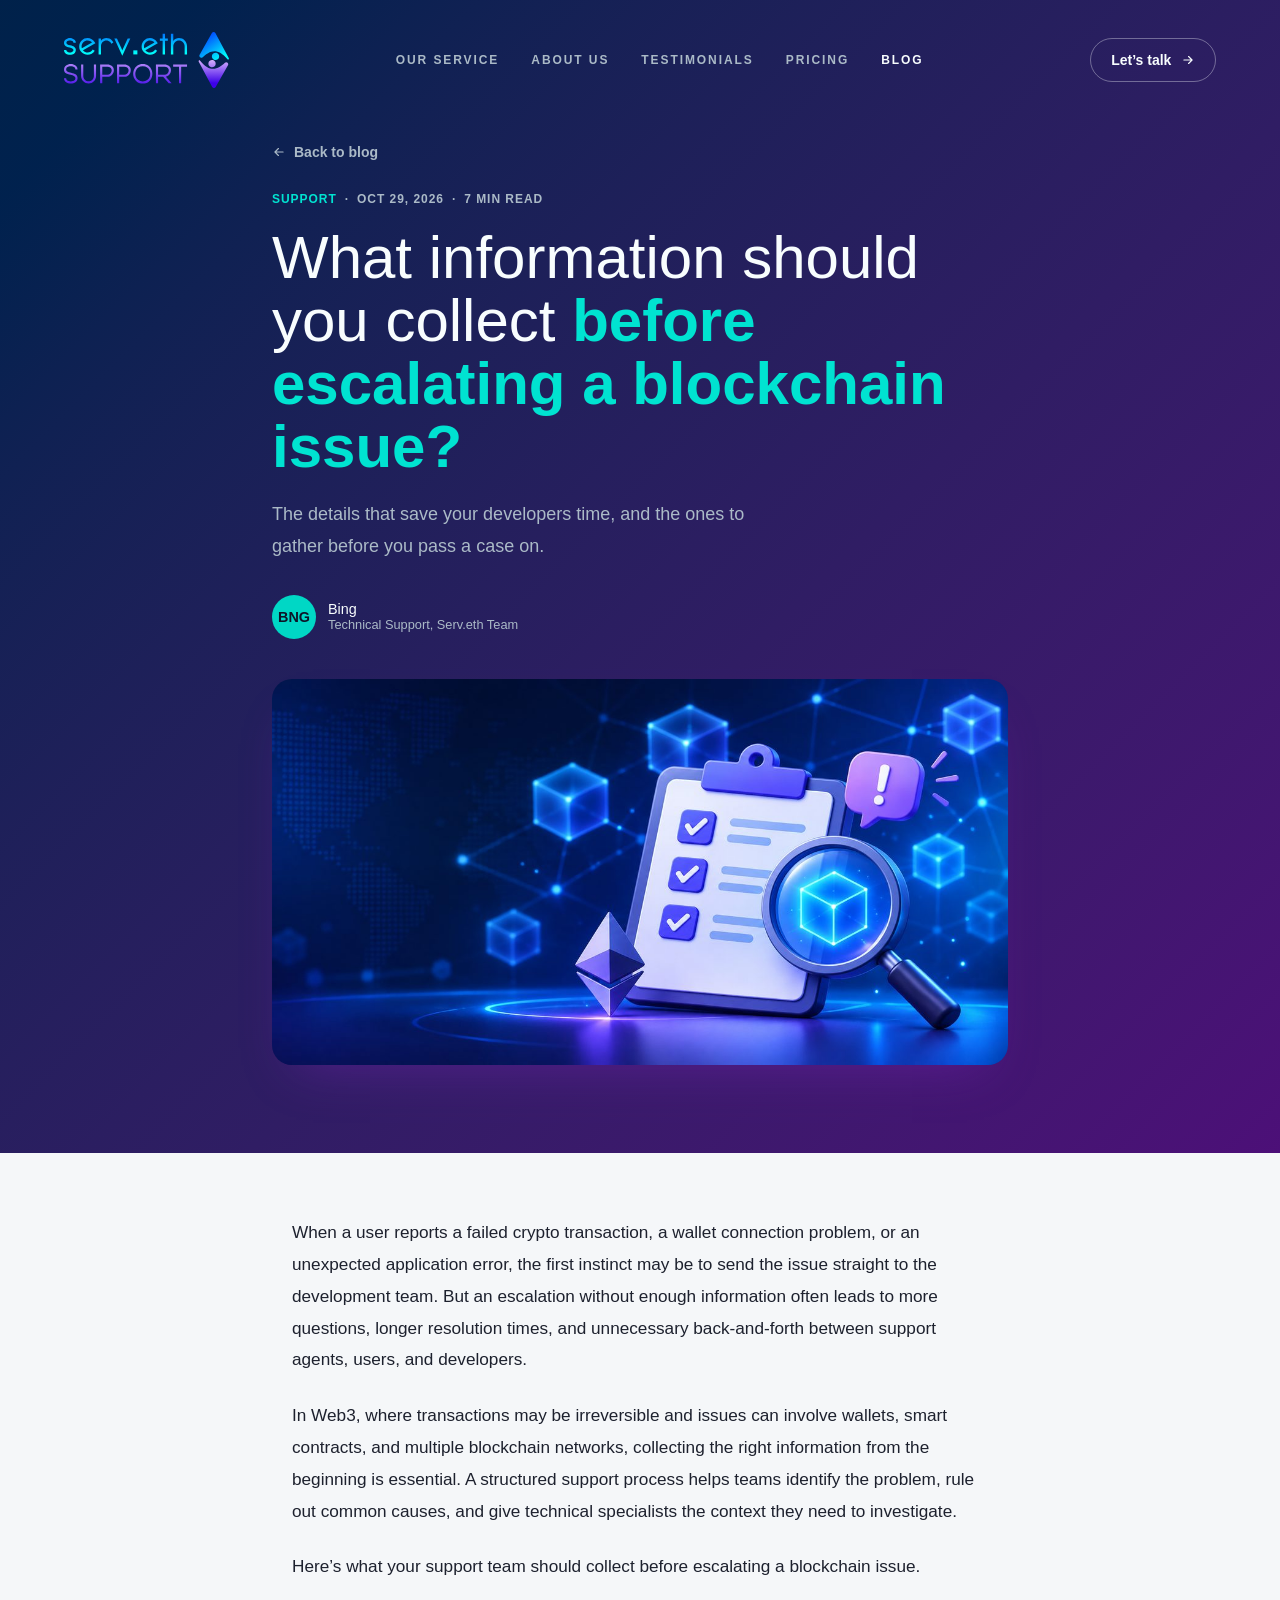
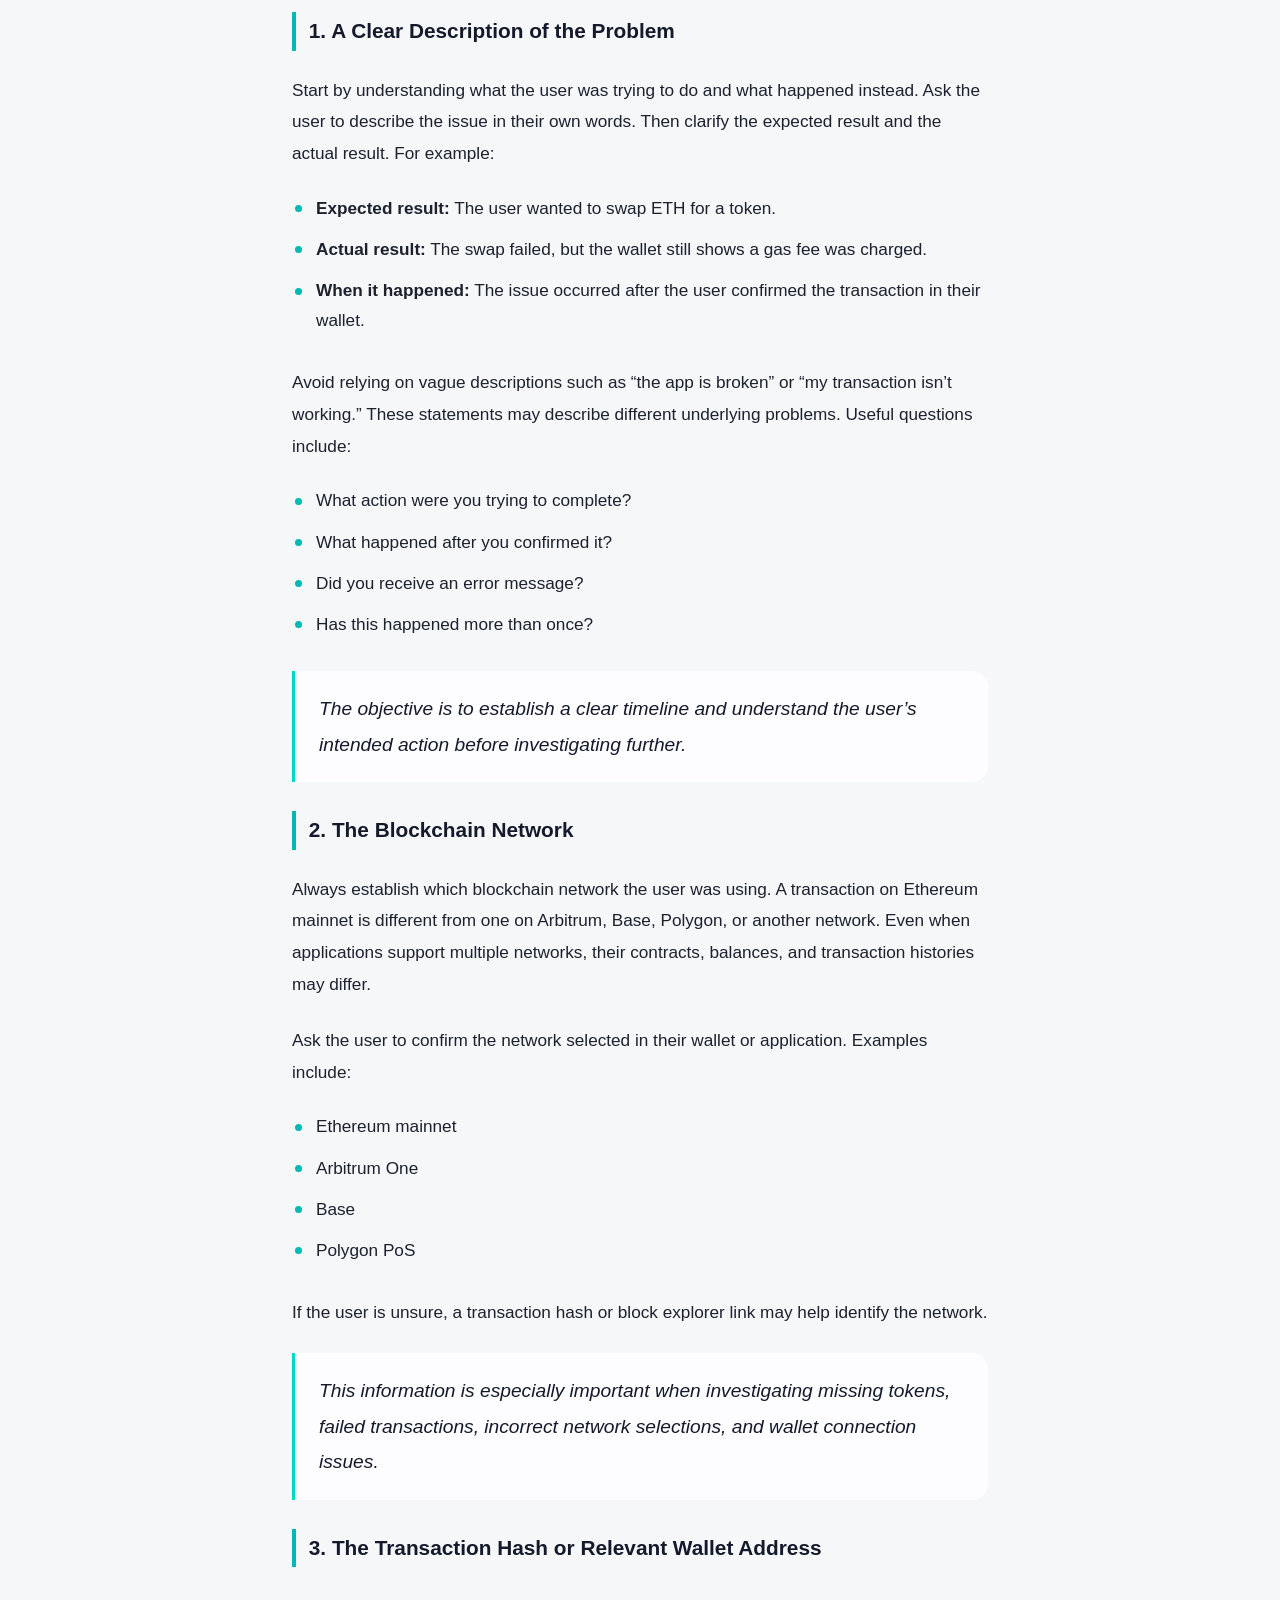
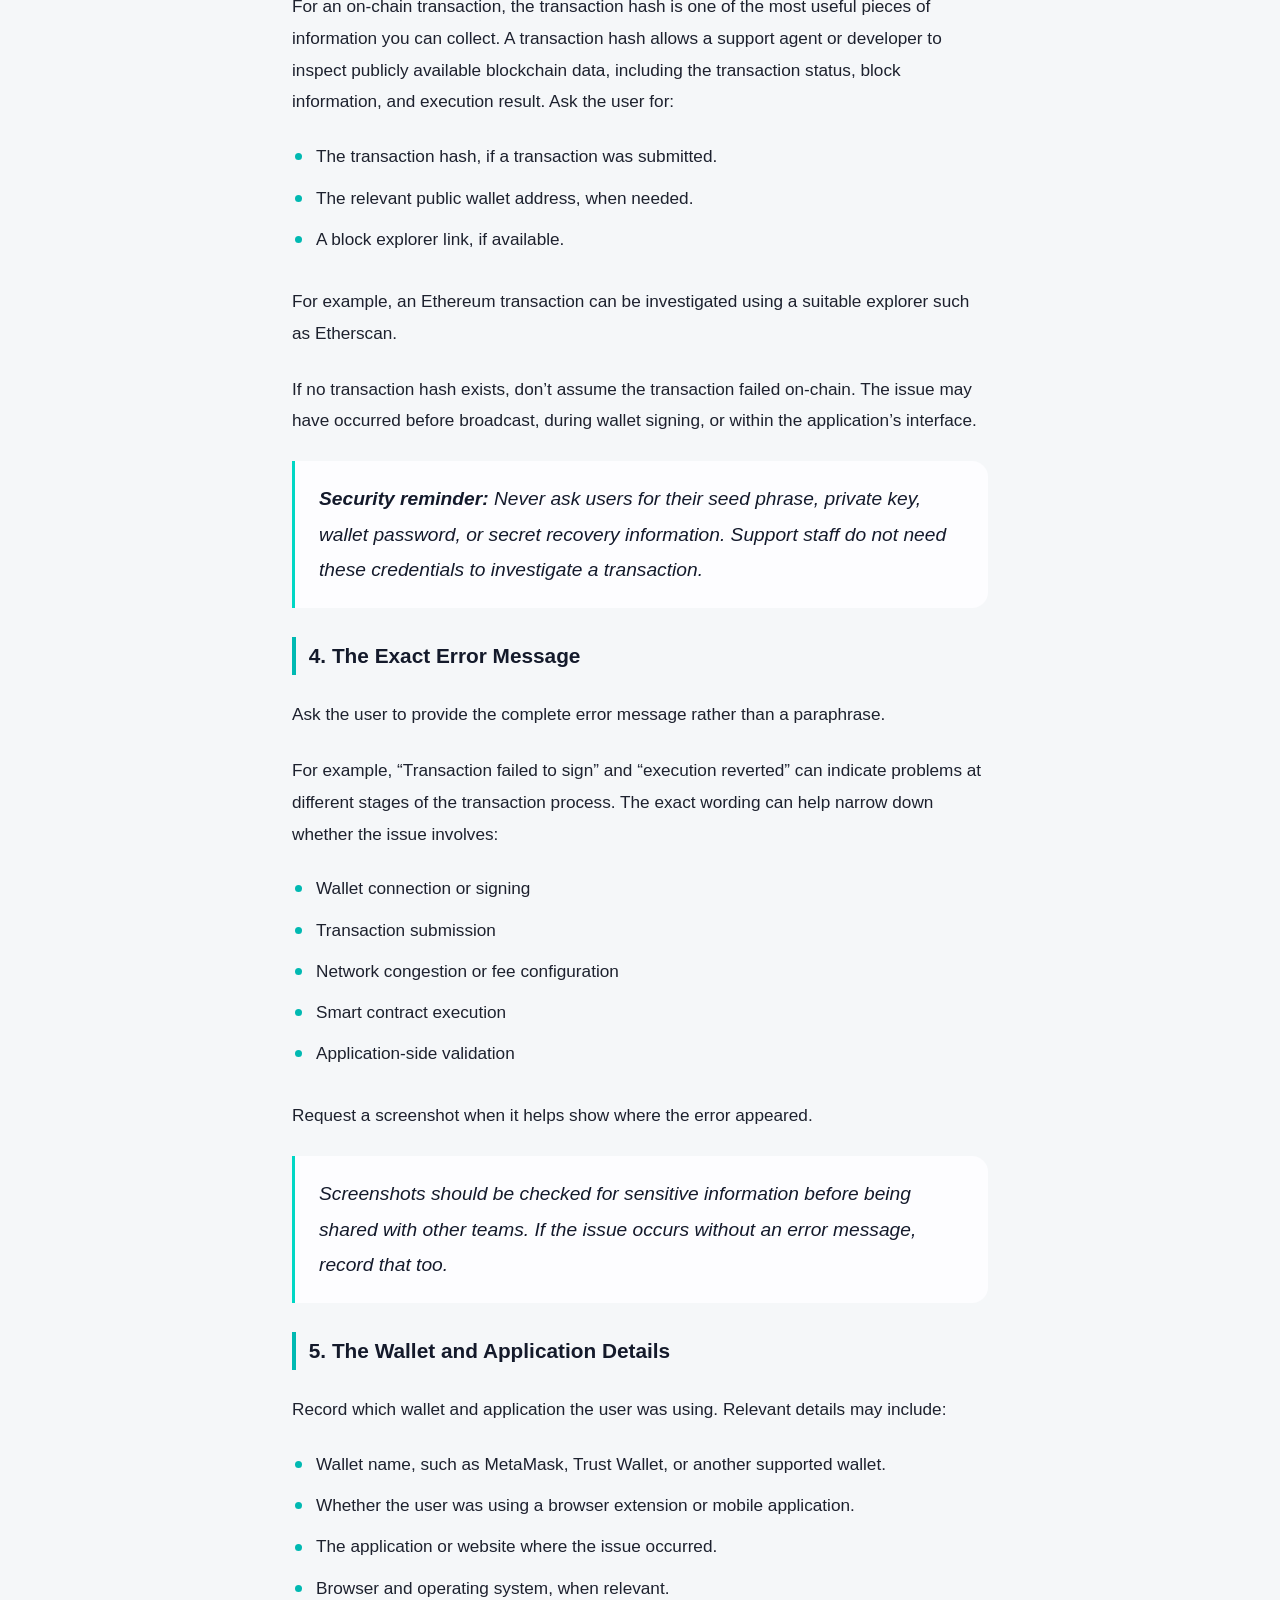
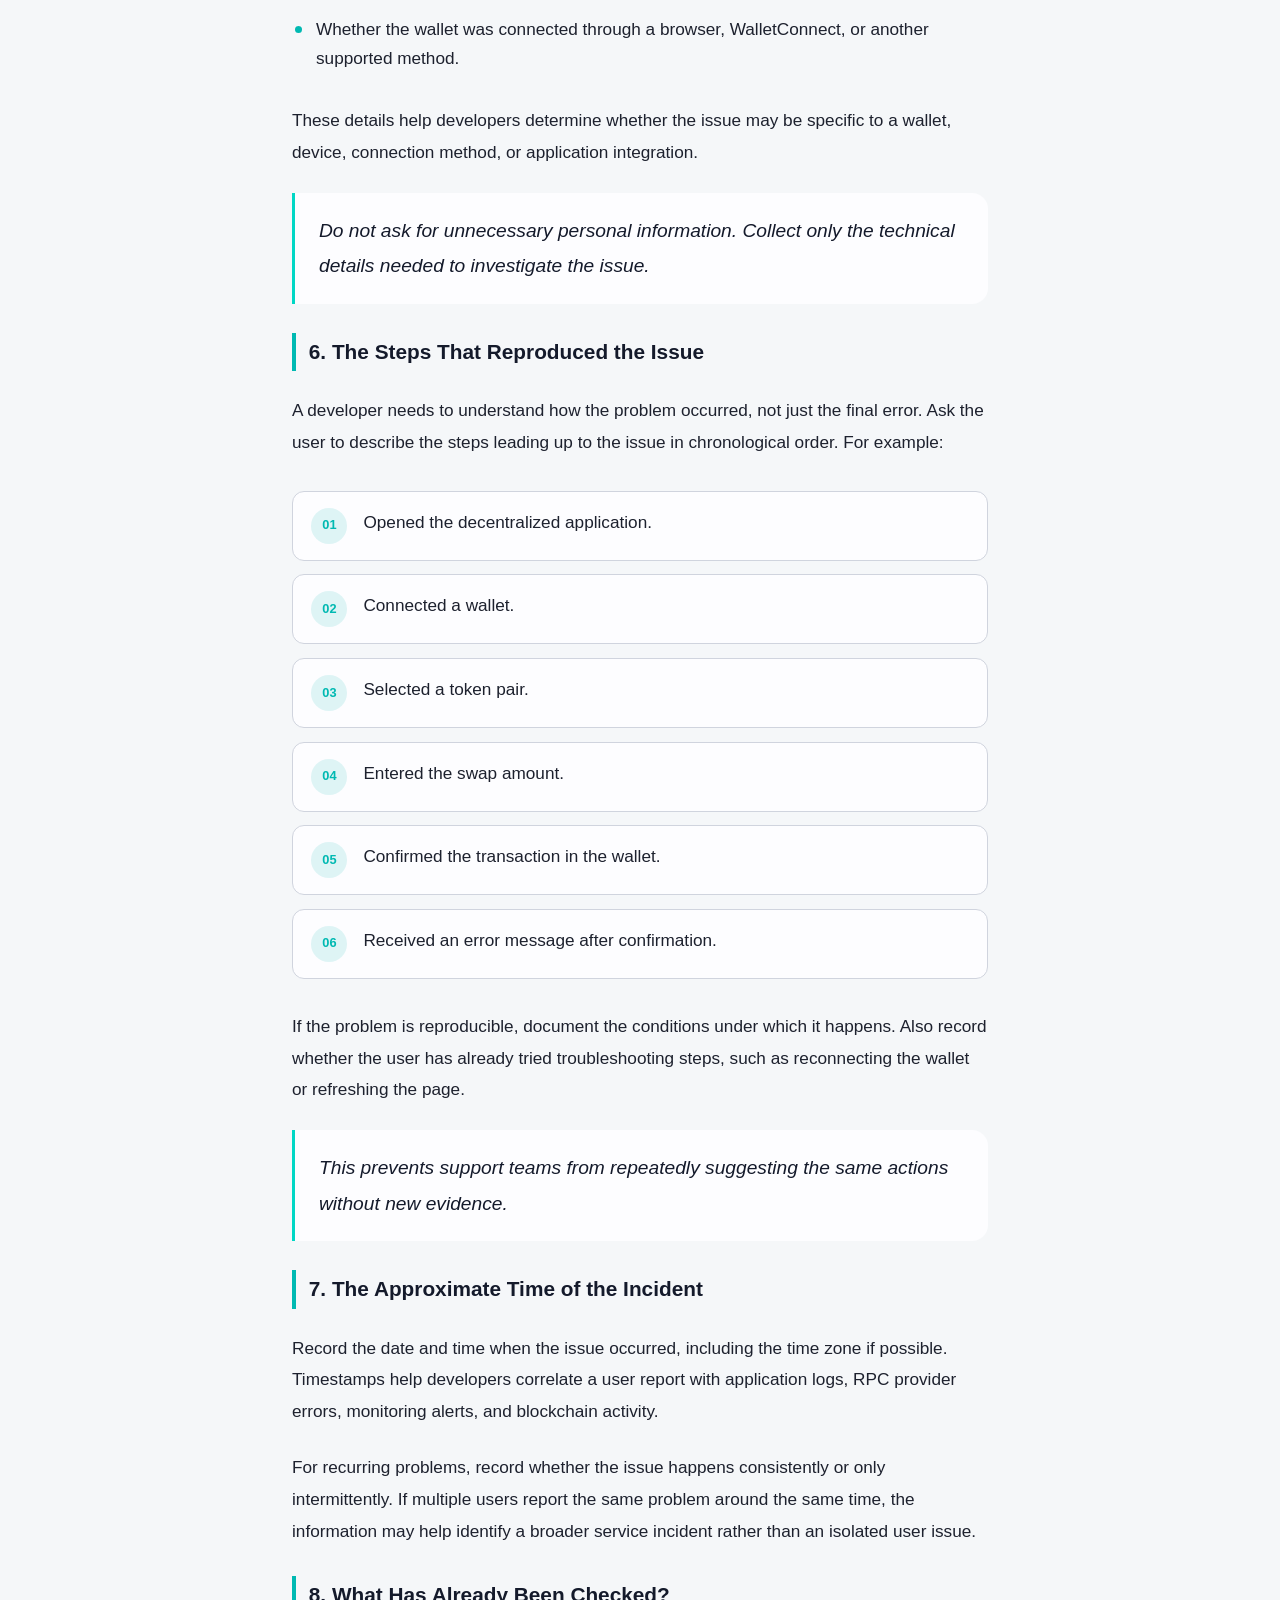
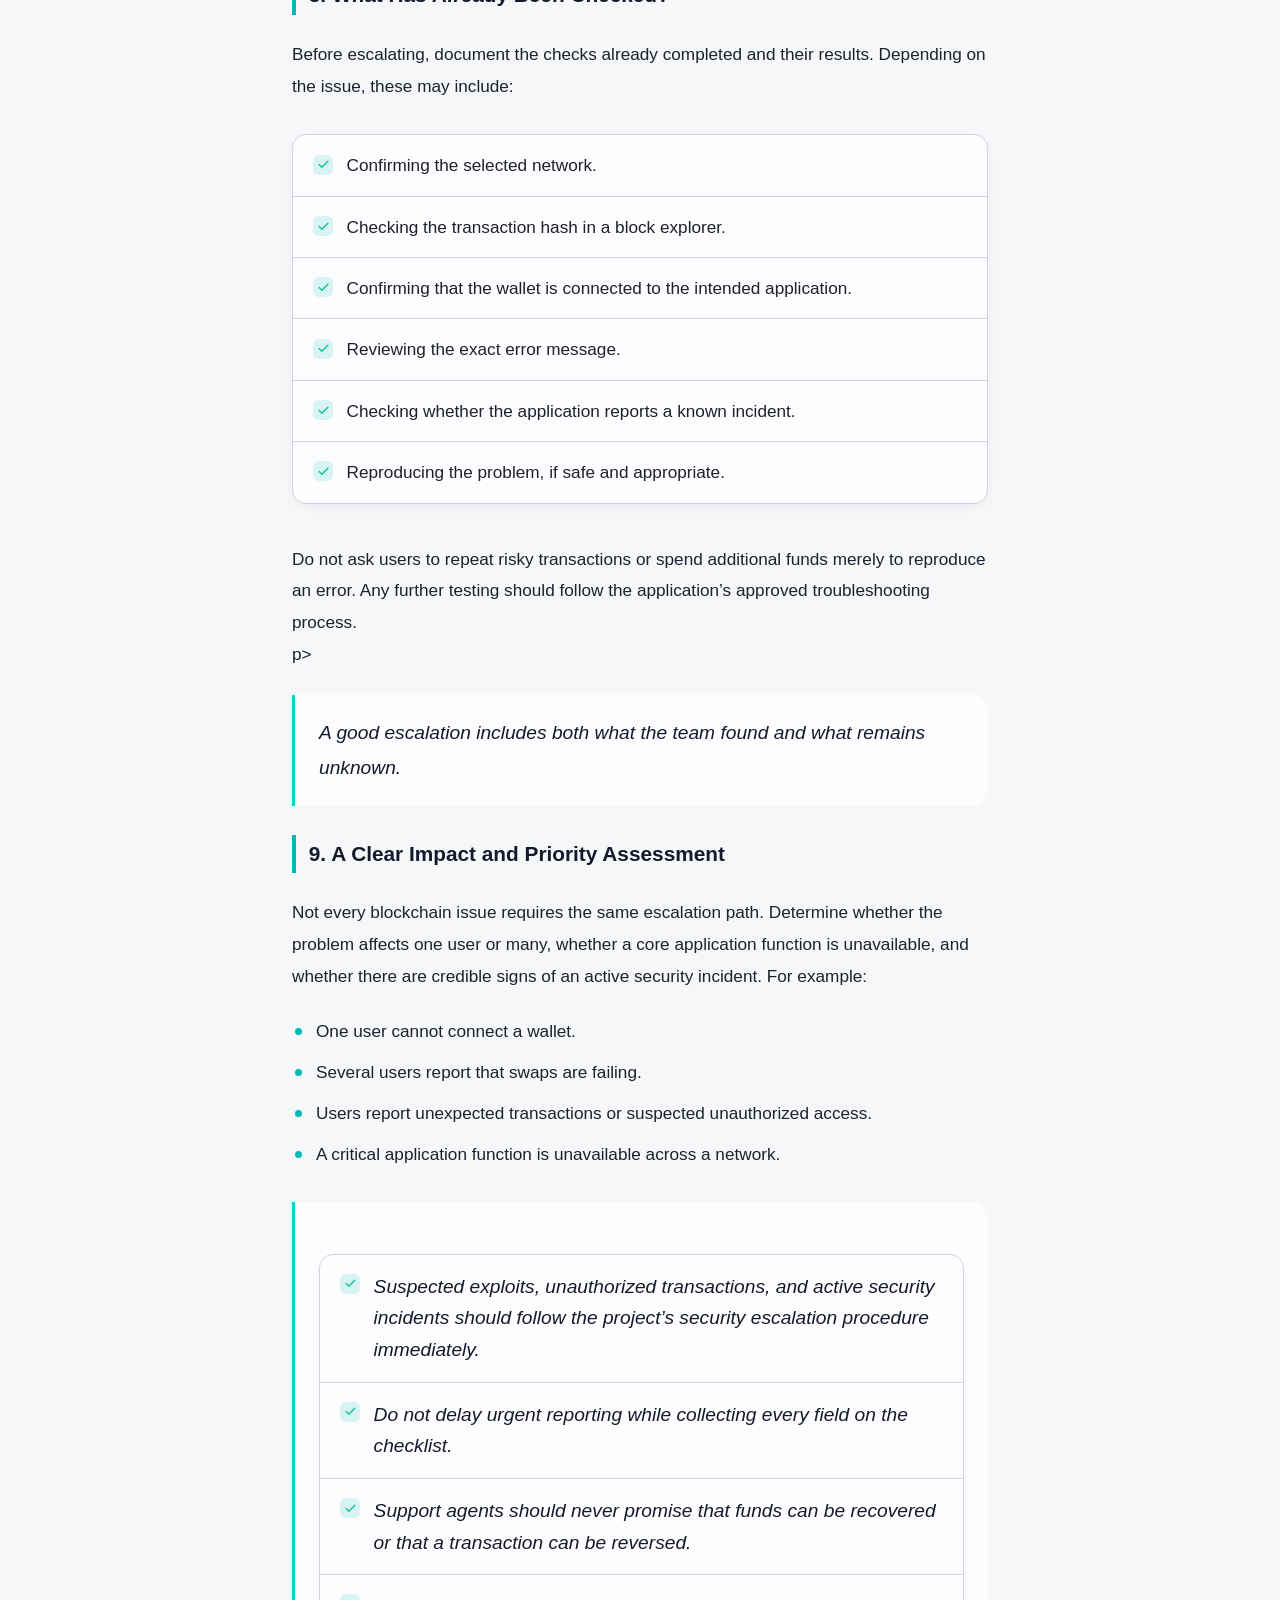
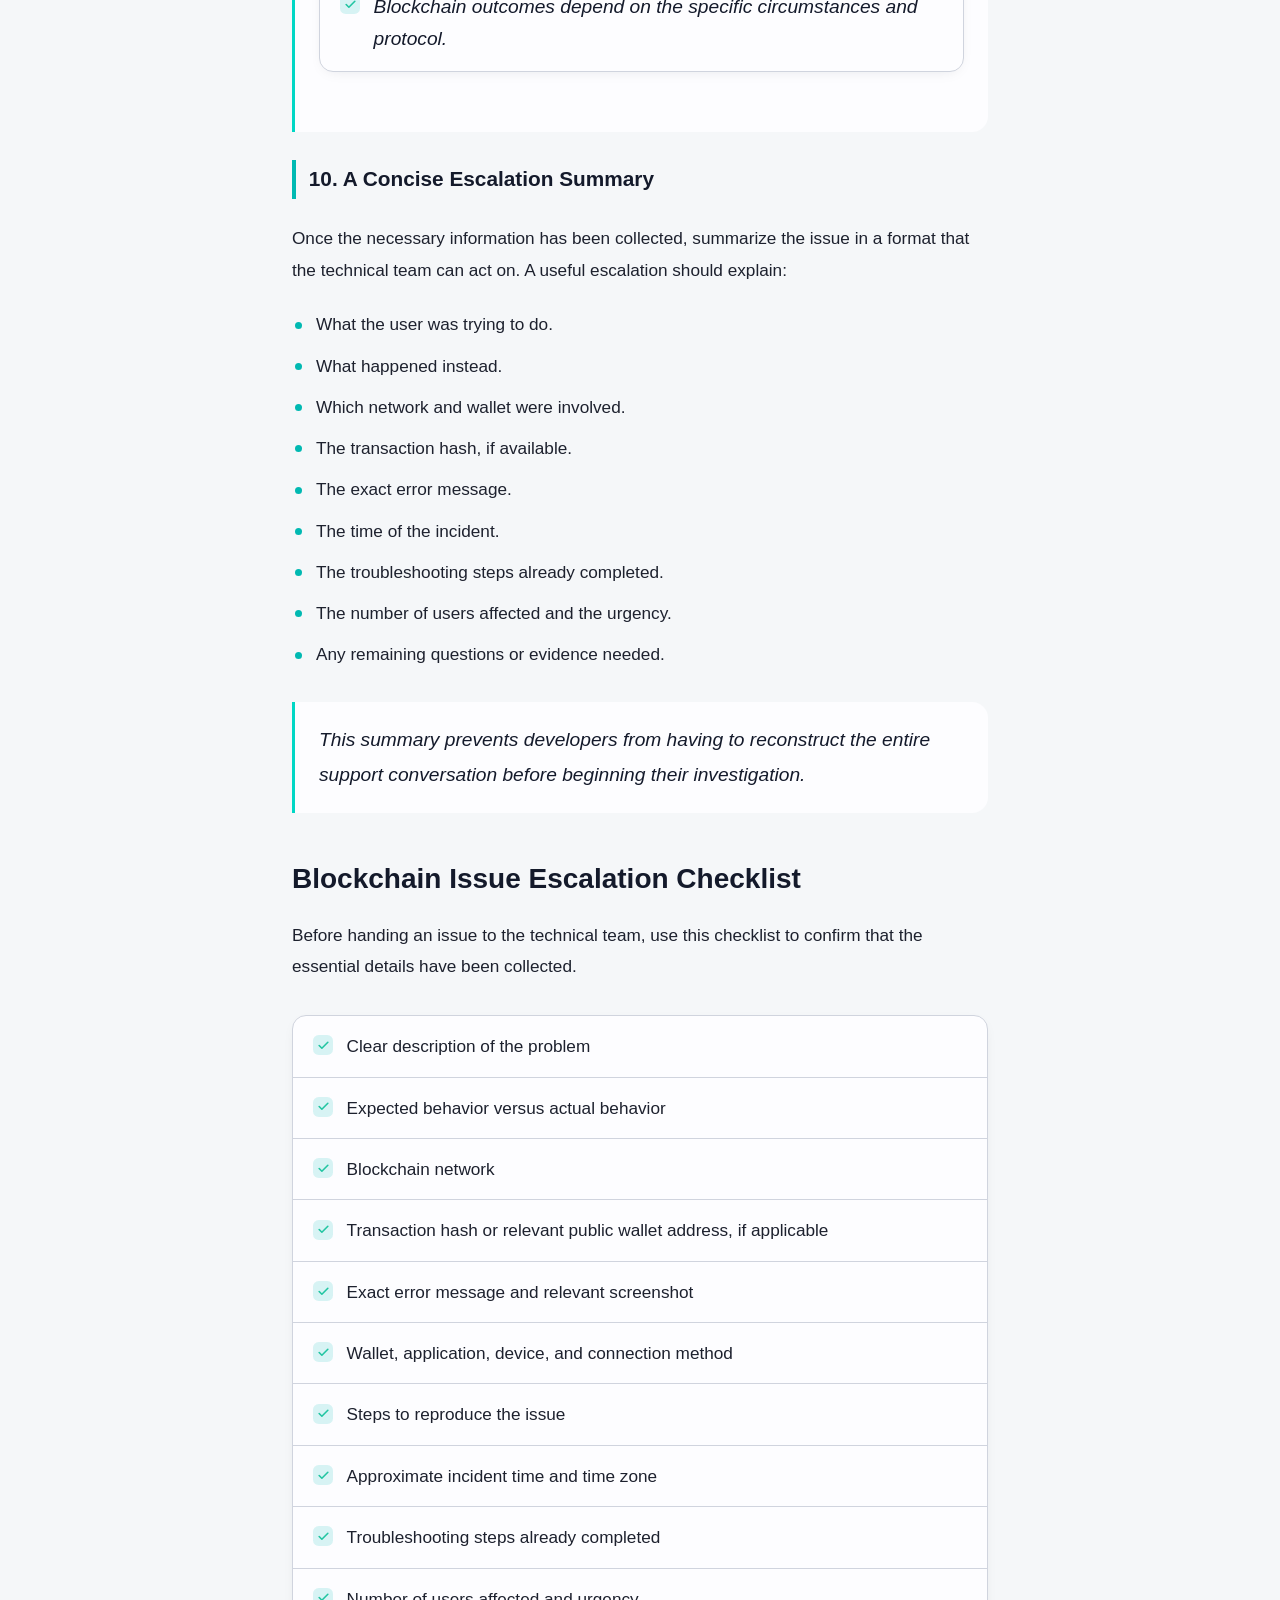
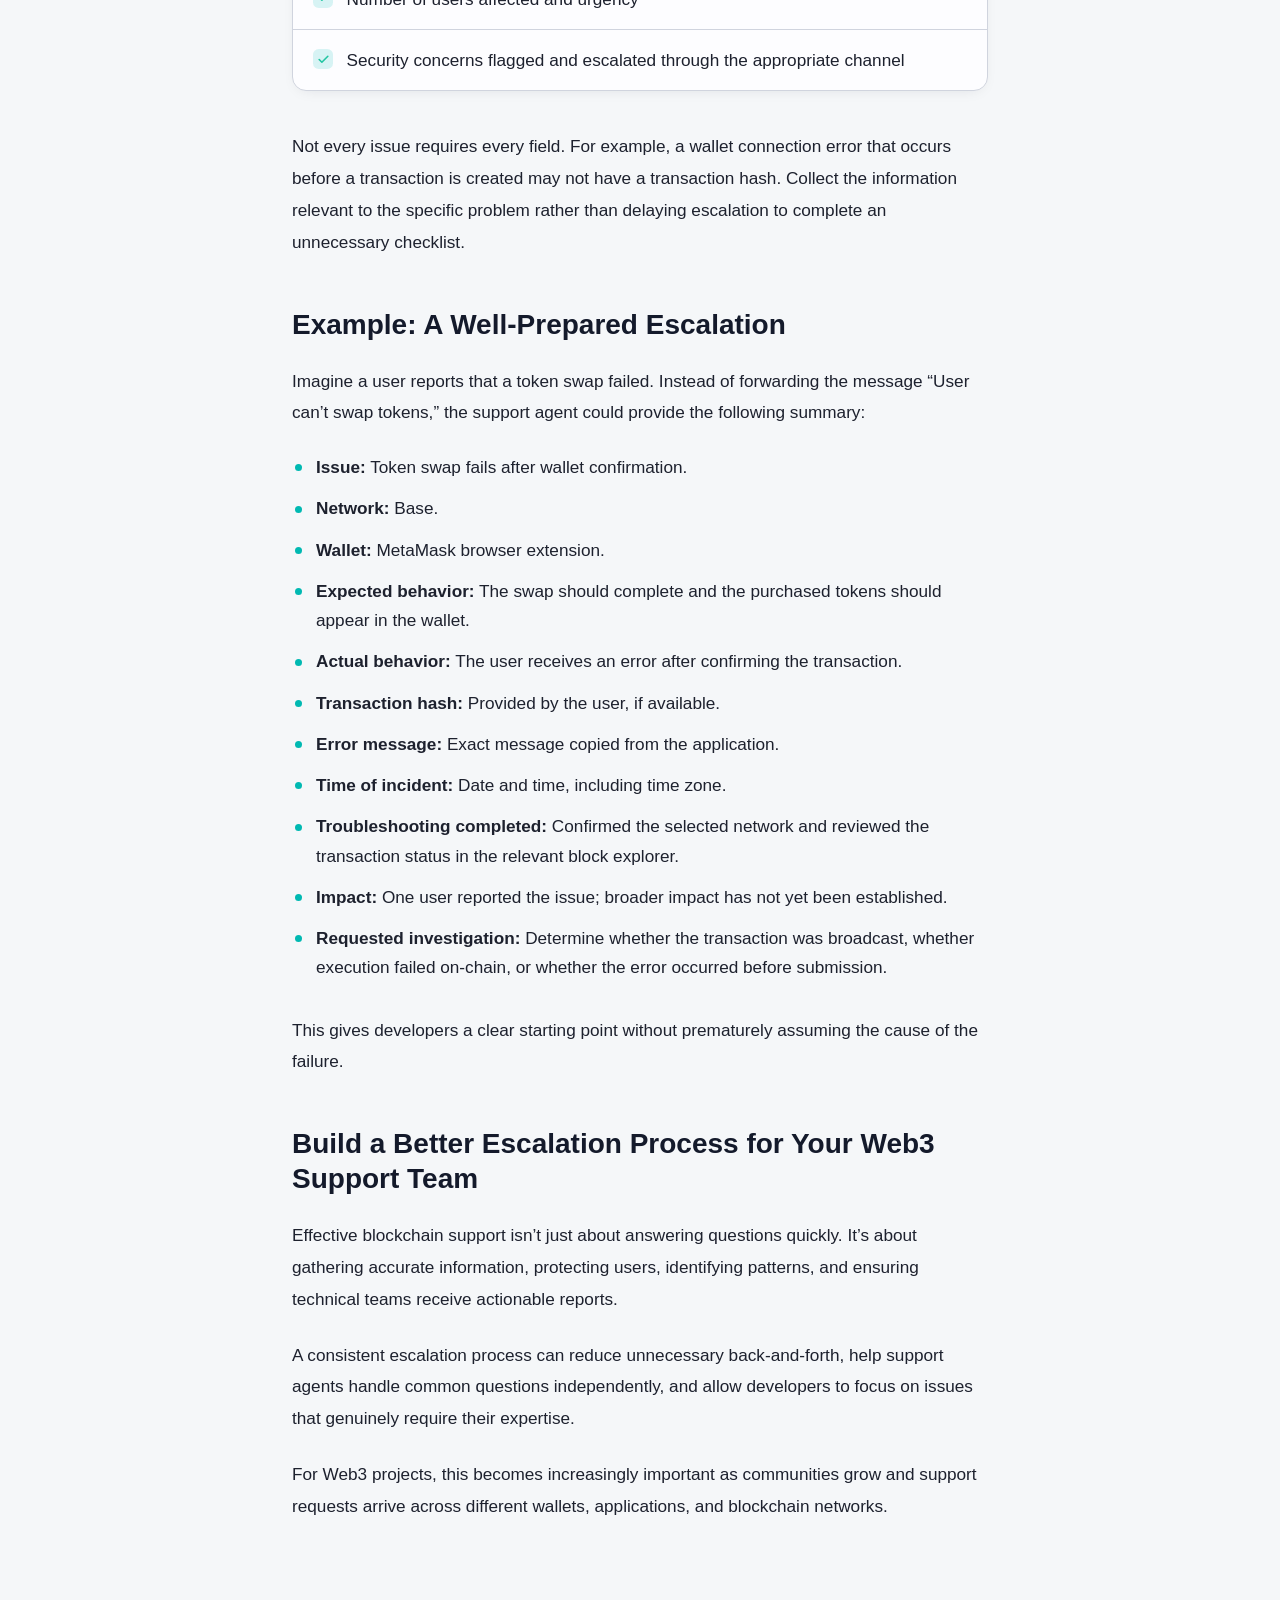
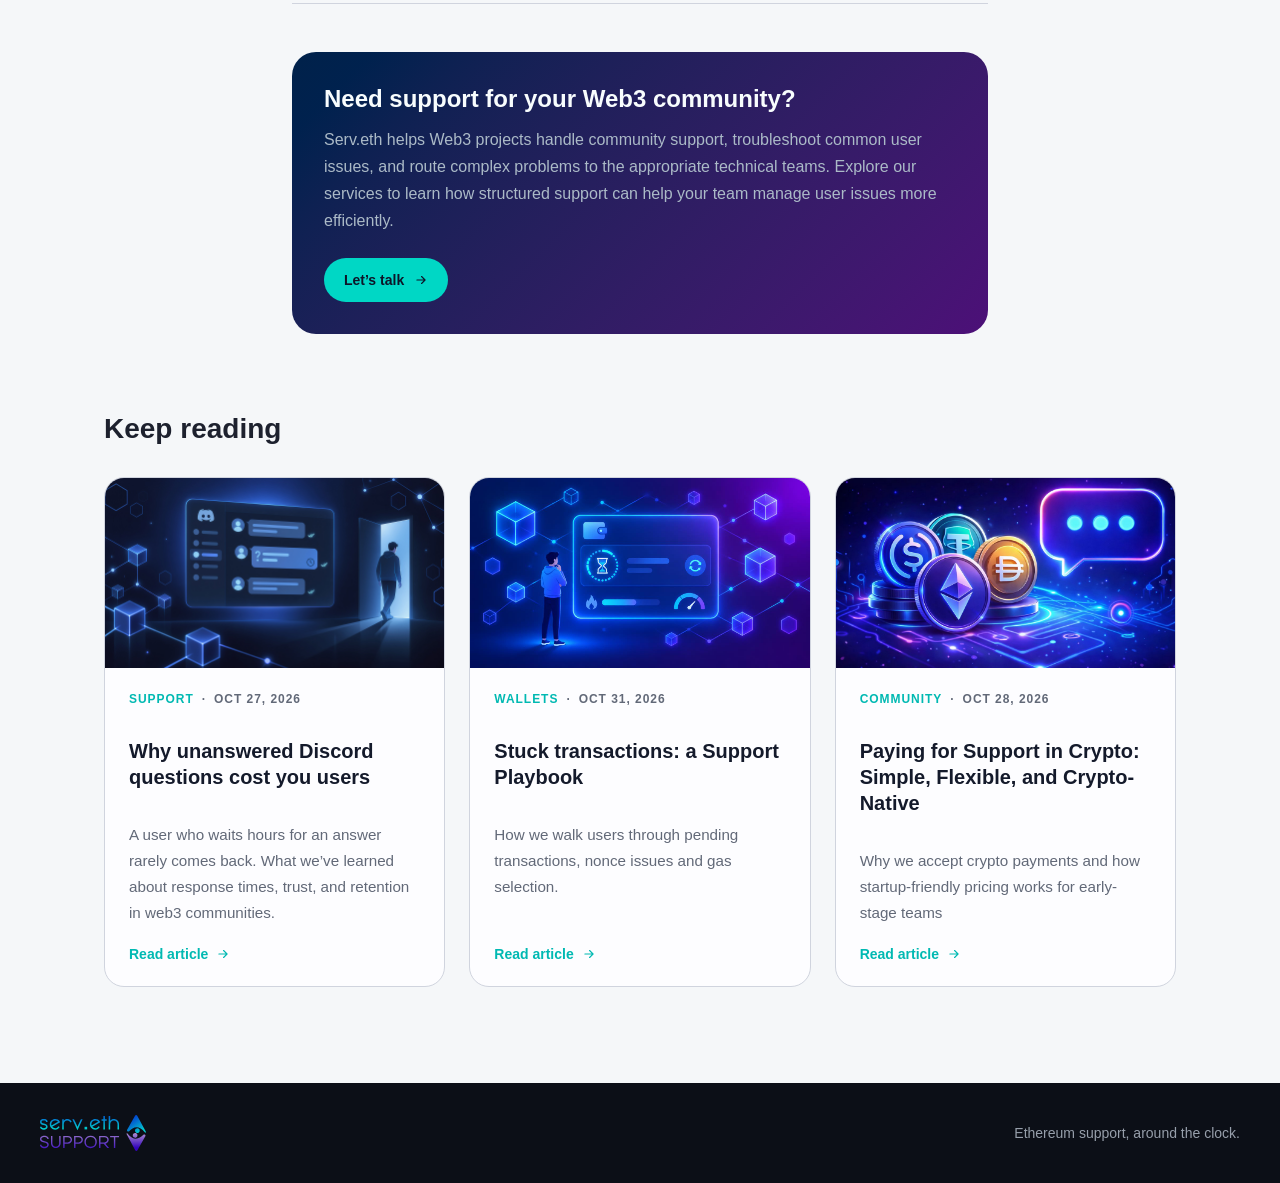
==== commit a0bb1a80: "added ul class" ====
--- a/blog/blockchain-issue-escalation-checklist.html
+++ b/blog/blockchain-issue-escalation-checklist.html
@@ -165,7 +165,7 @@
 					<li>A critical application function is unavailable across a network.</li>
 				</ul>
 				<blockquote>
-					<ul>
+					<ul class="checklist">
 						<li>Suspected exploits, unauthorized transactions, and active security incidents should follow the project’s security escalation procedure immediately.</li>
 						<li>Do not delay urgent reporting while collecting every field on the checklist.</li>
 						<li>Support agents should never promise that funds can be recovered or that a transaction can be reversed.</li>
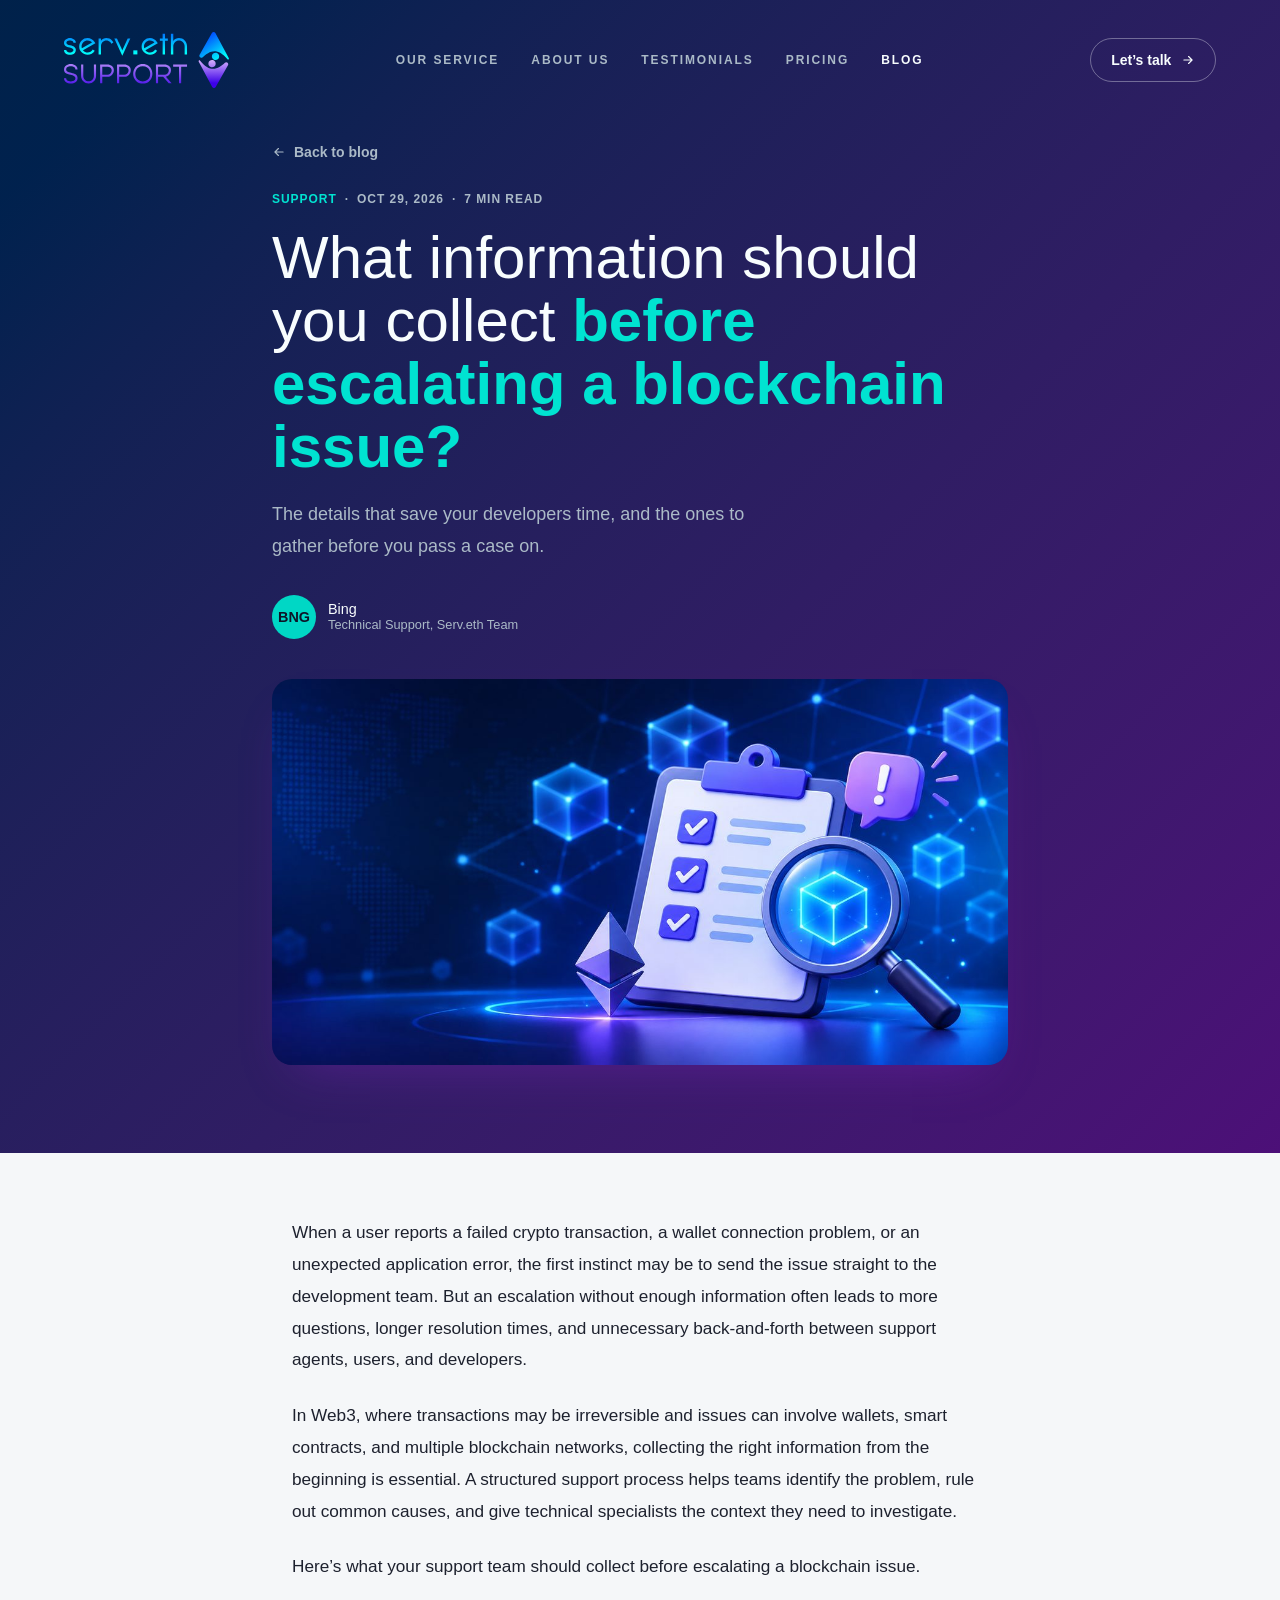
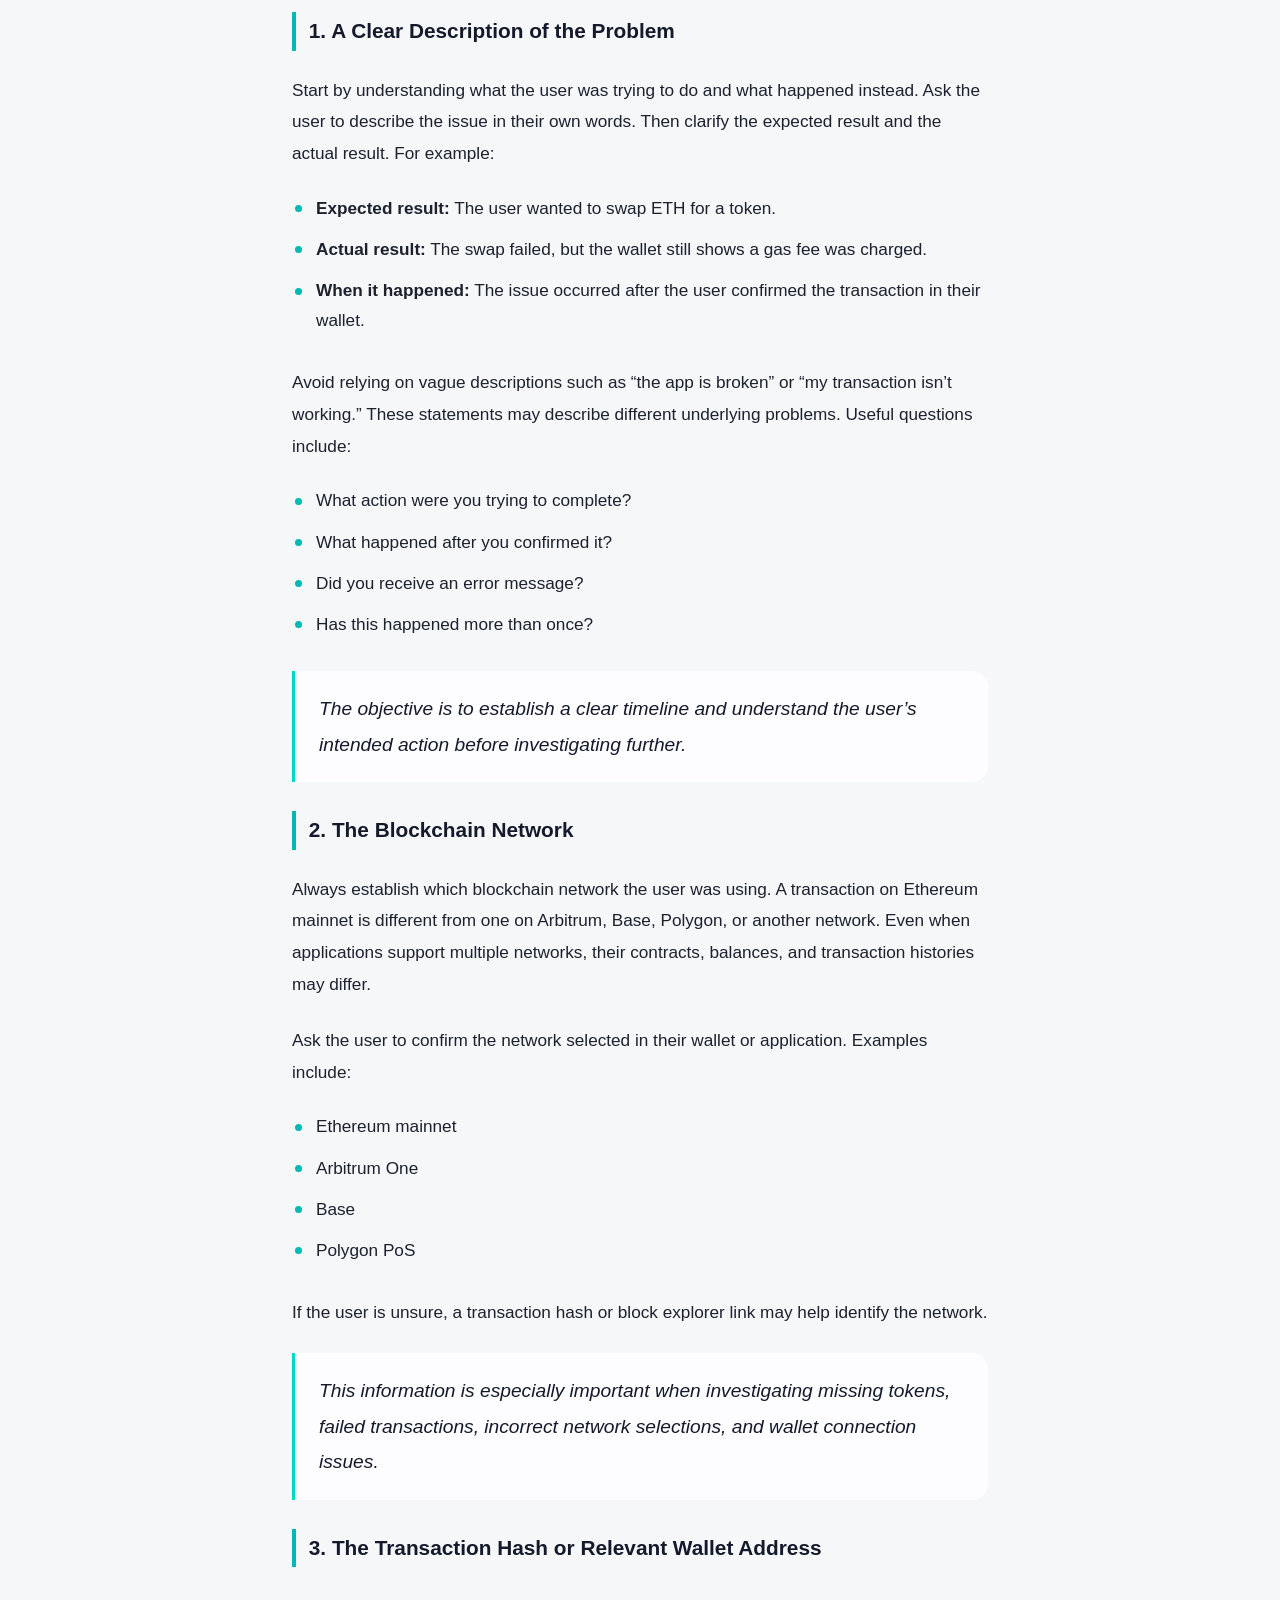
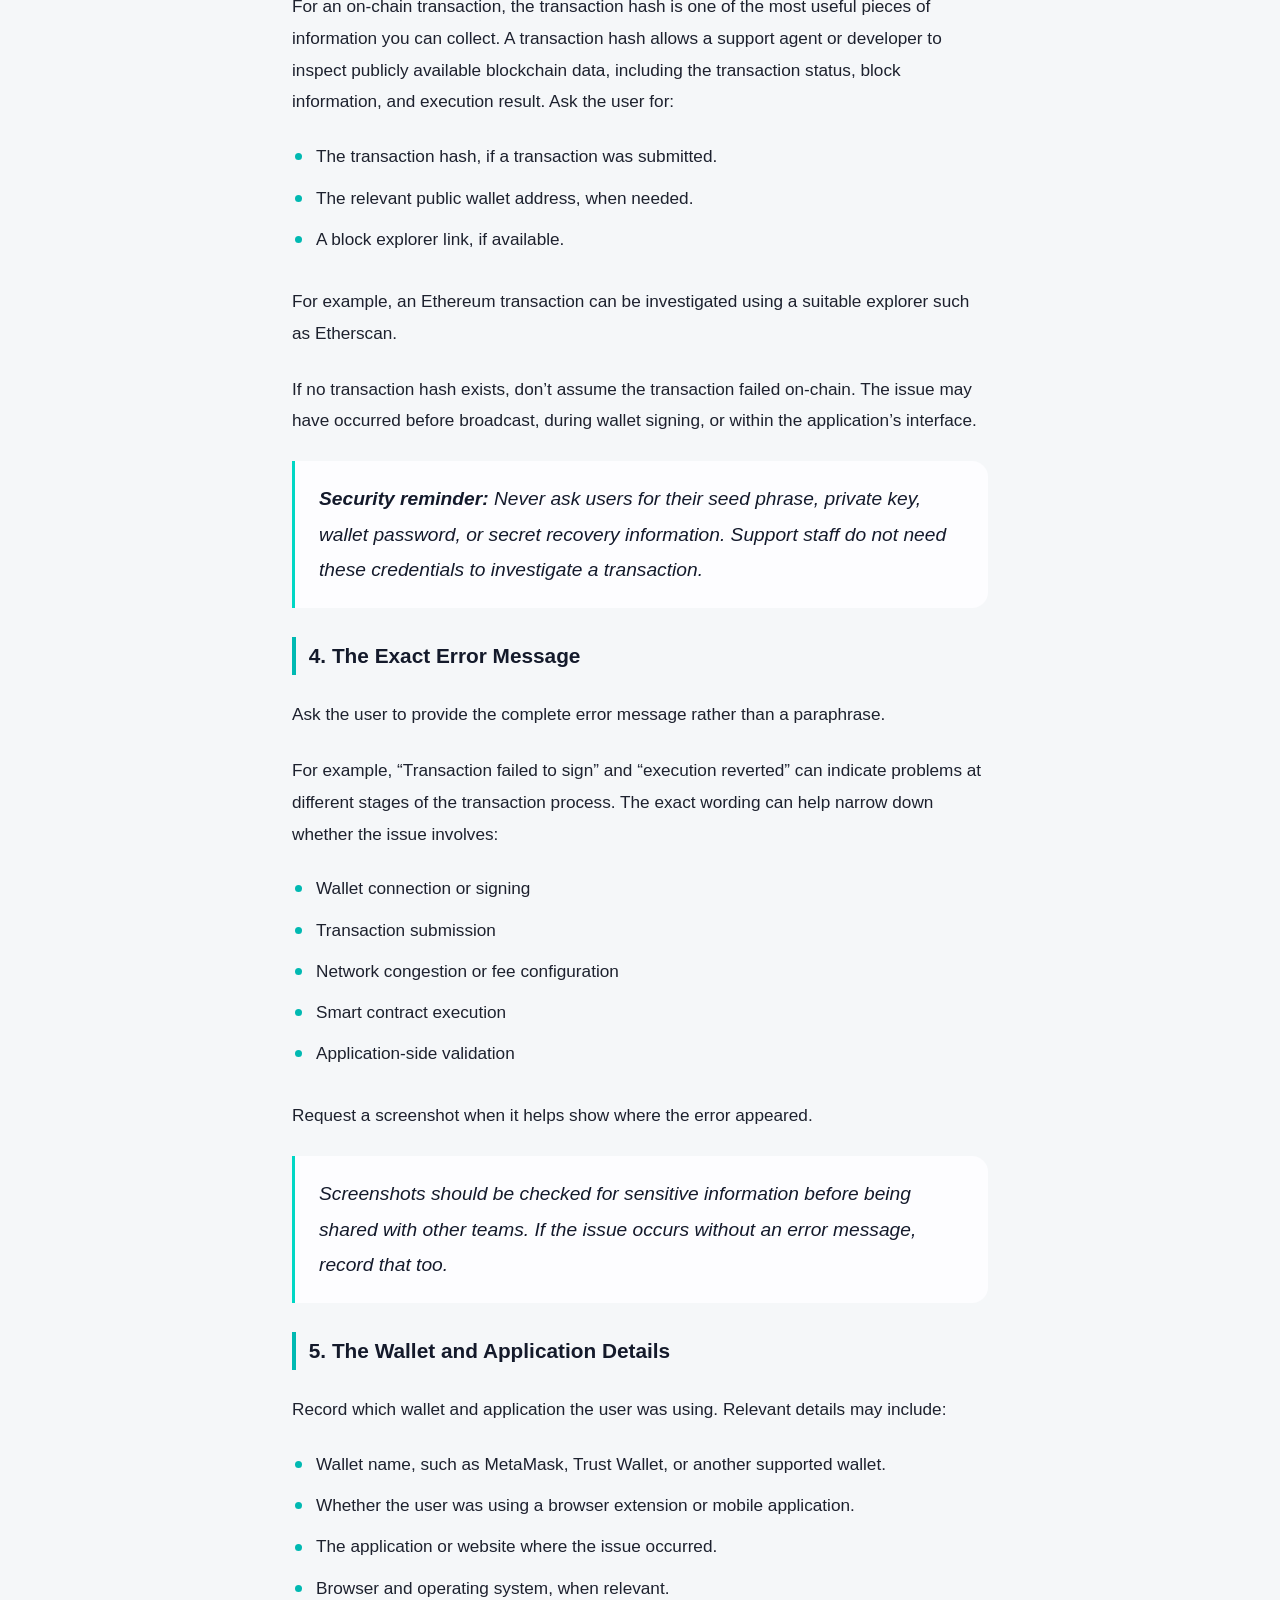
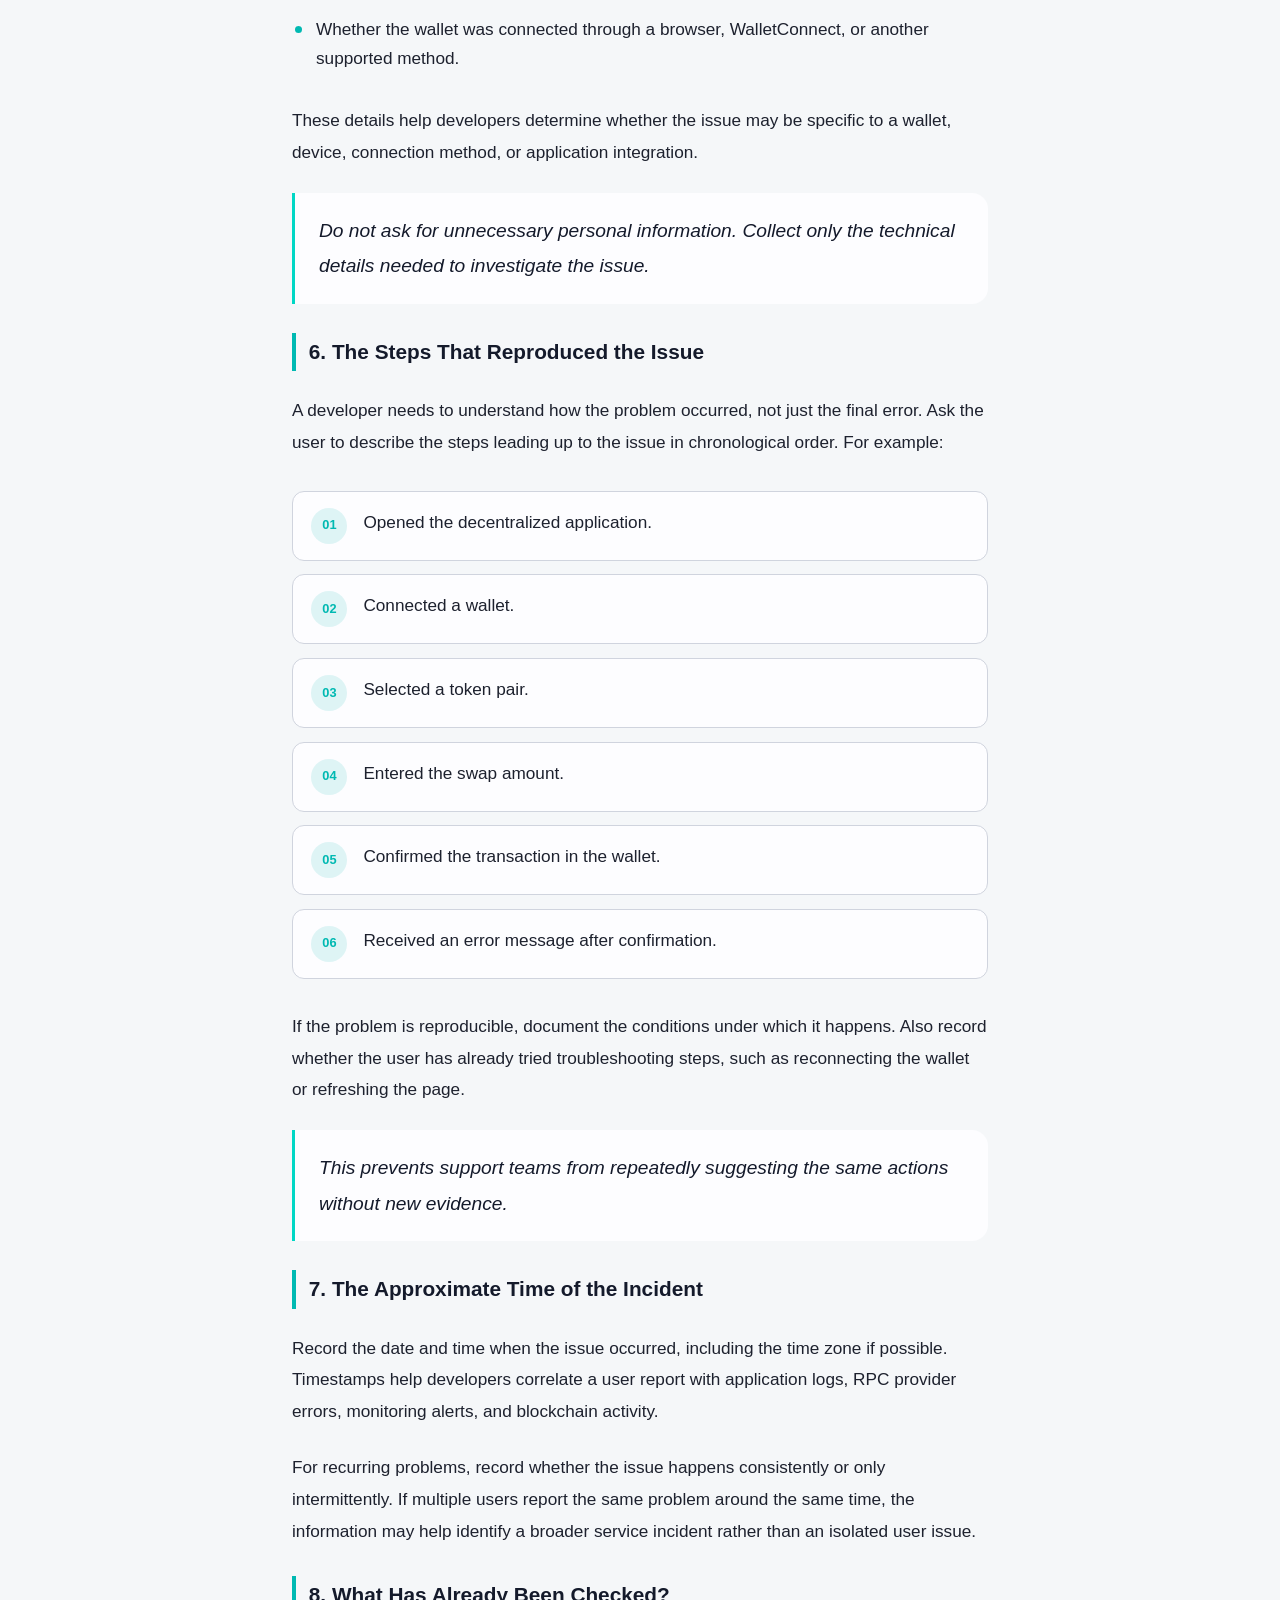
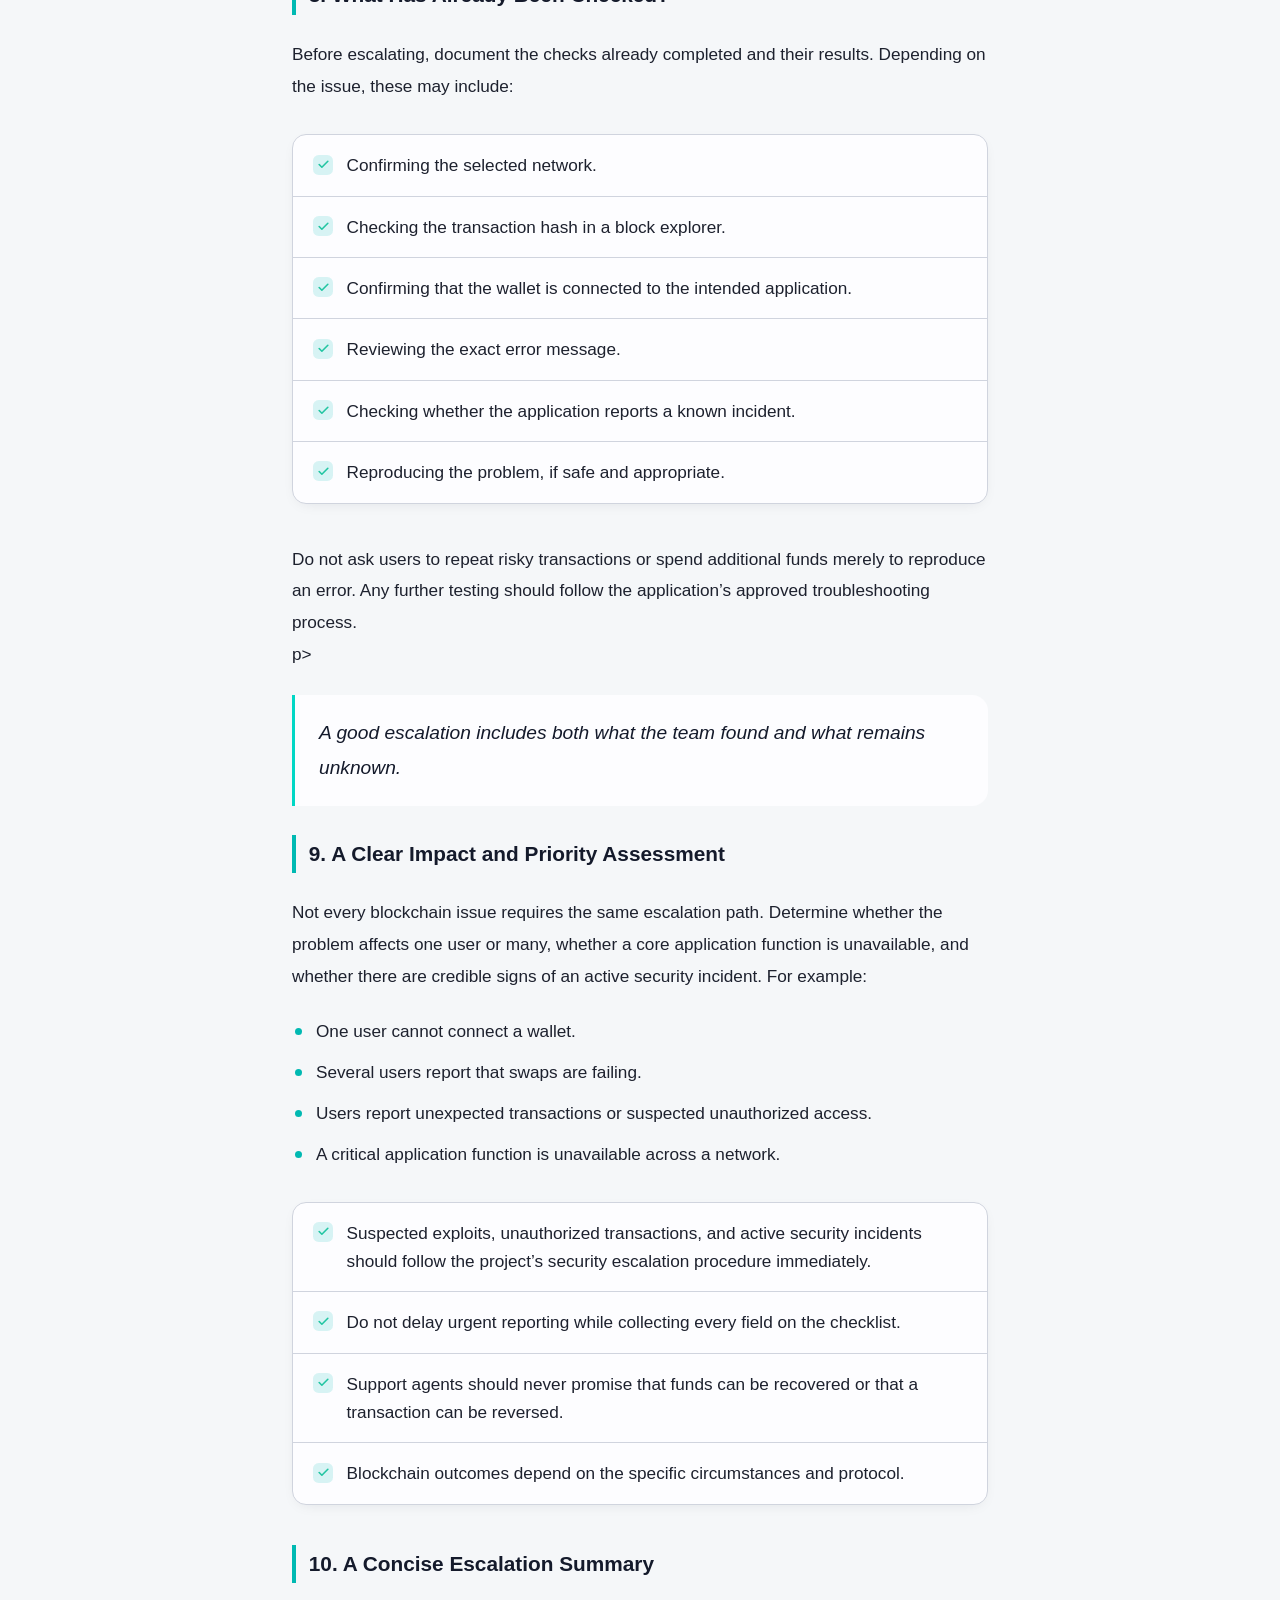
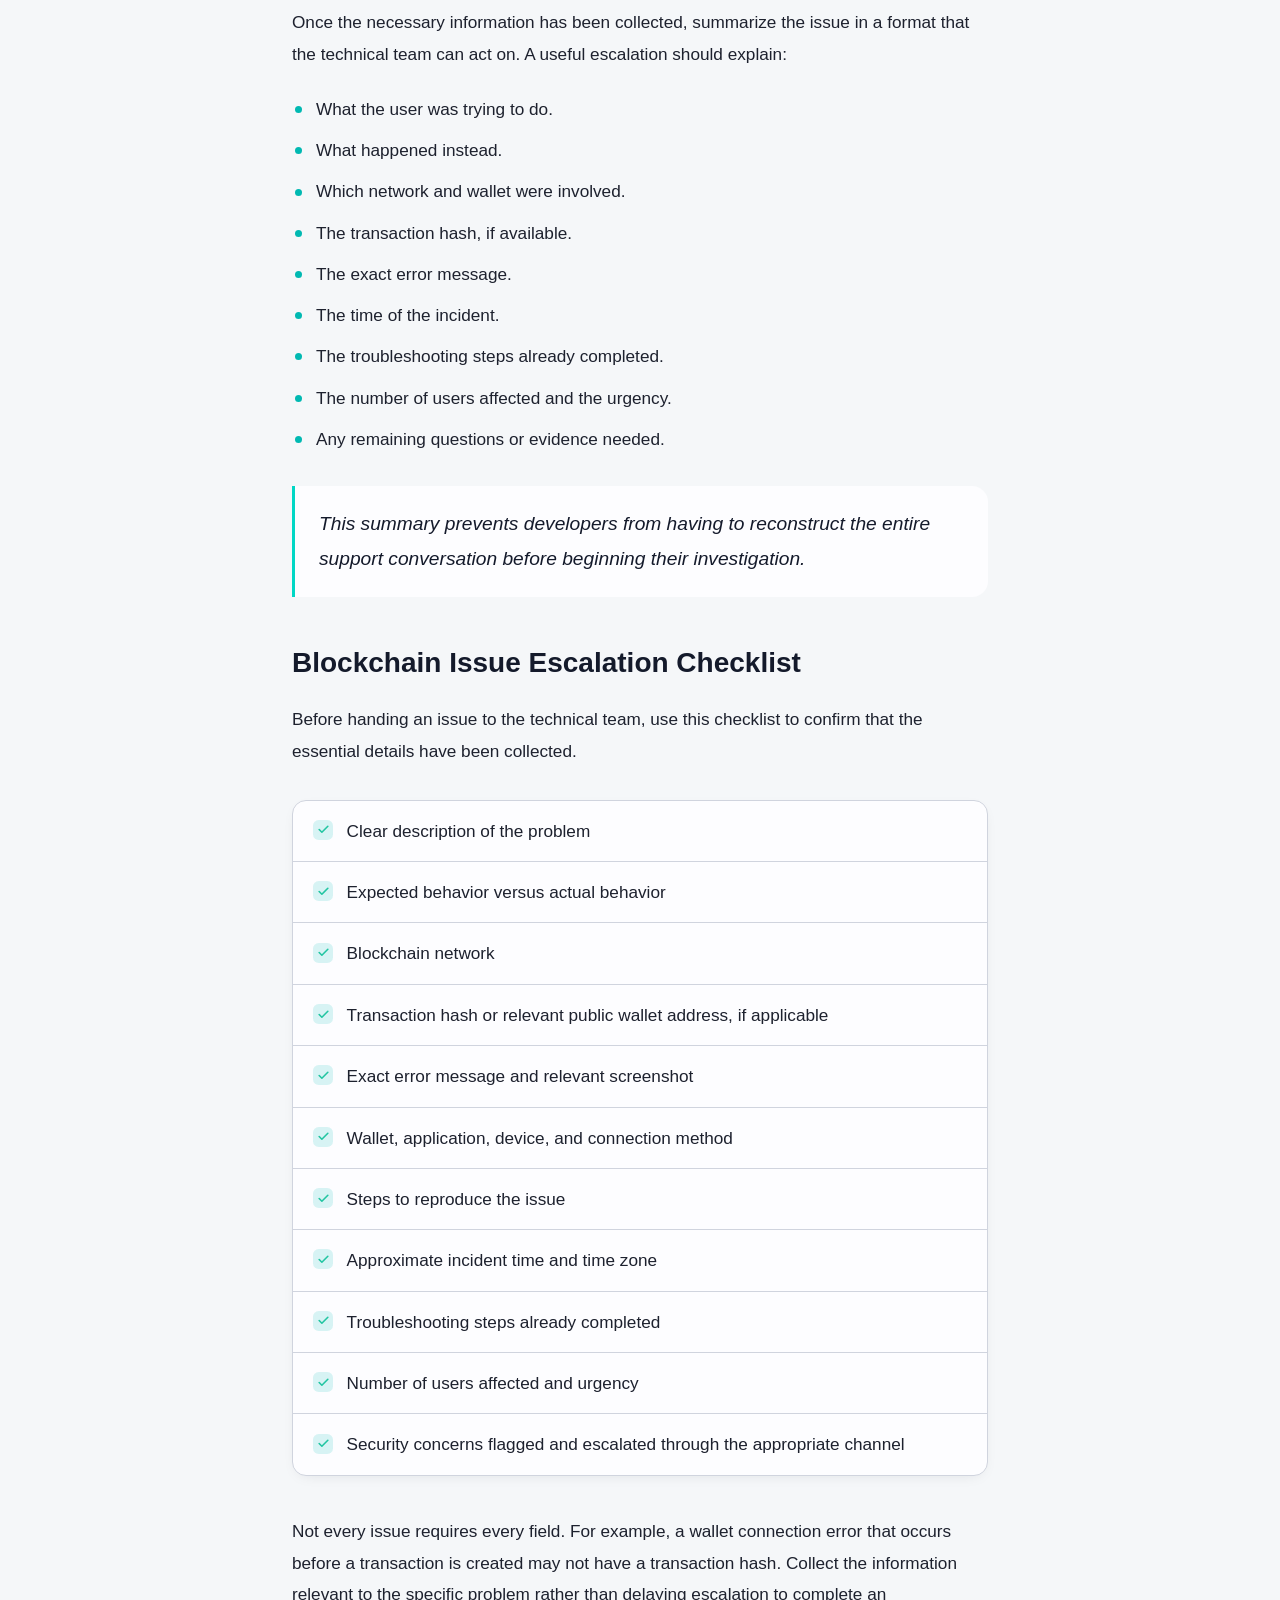
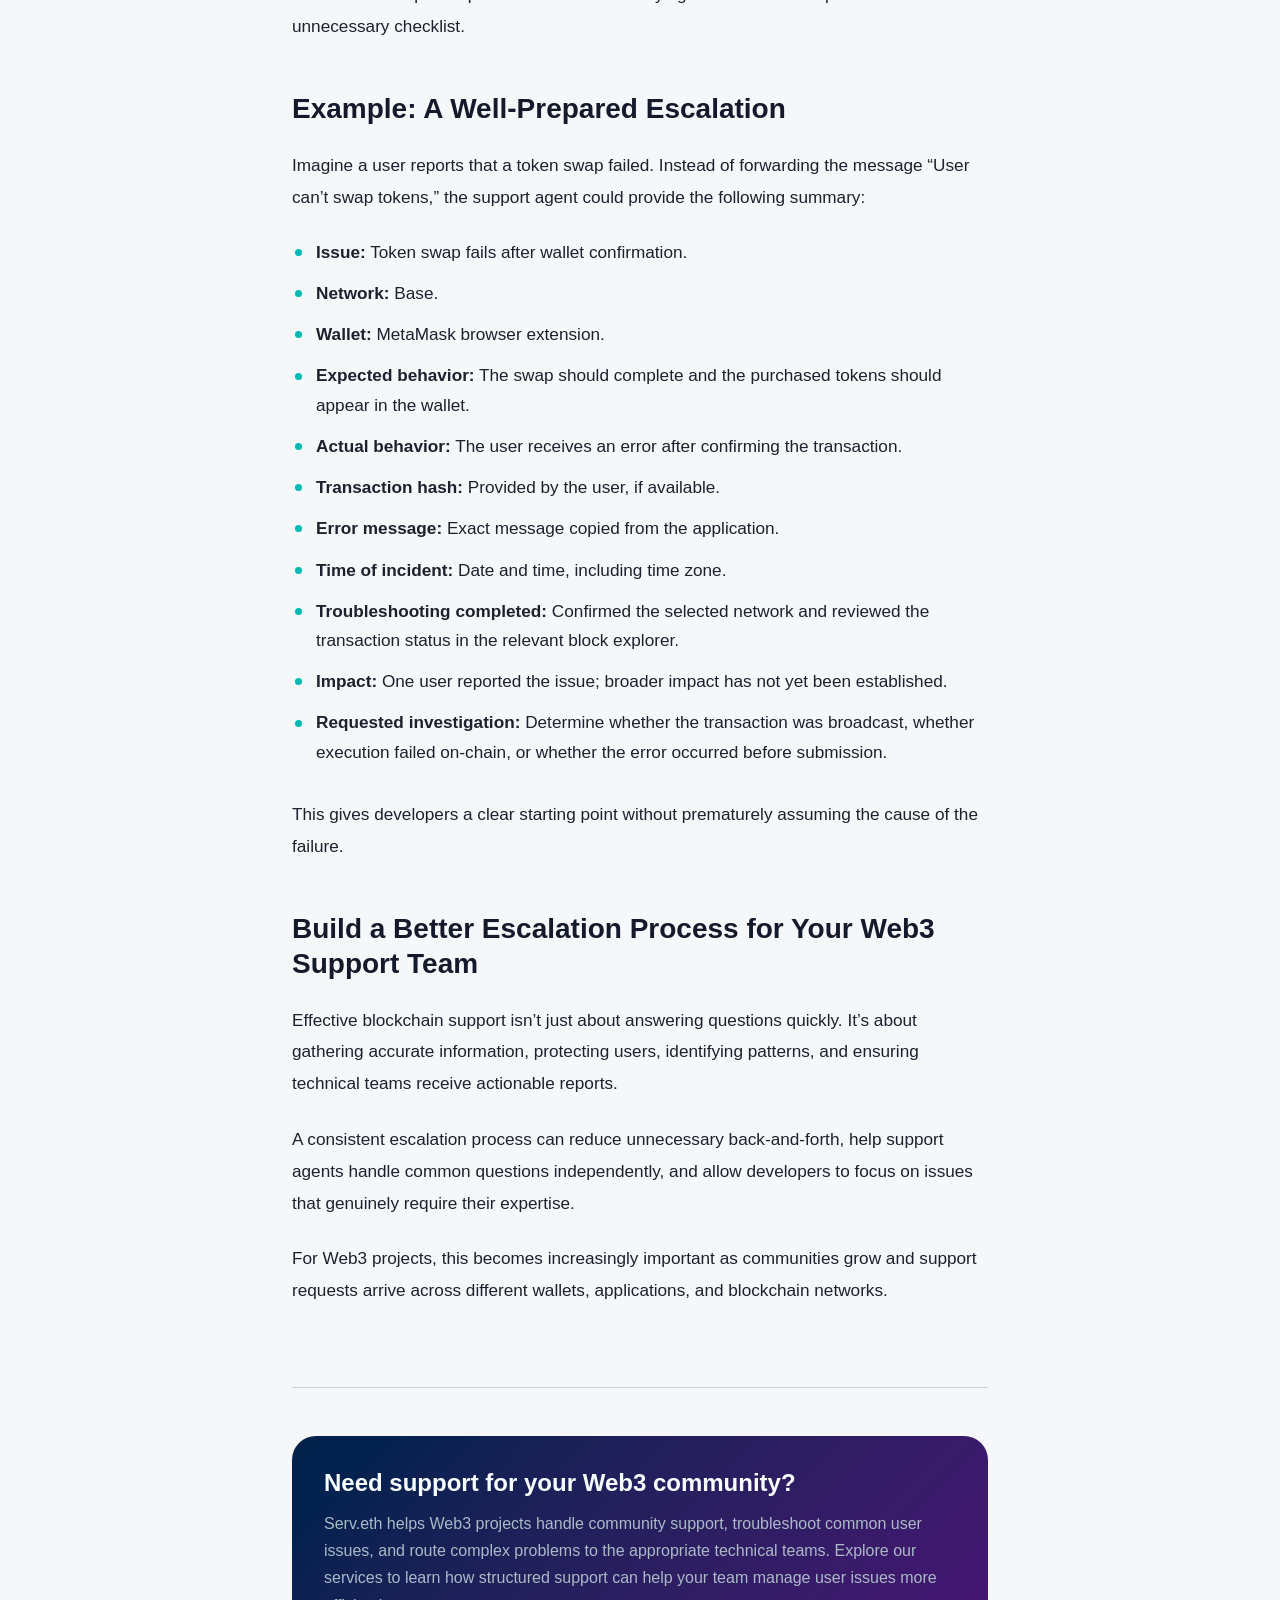
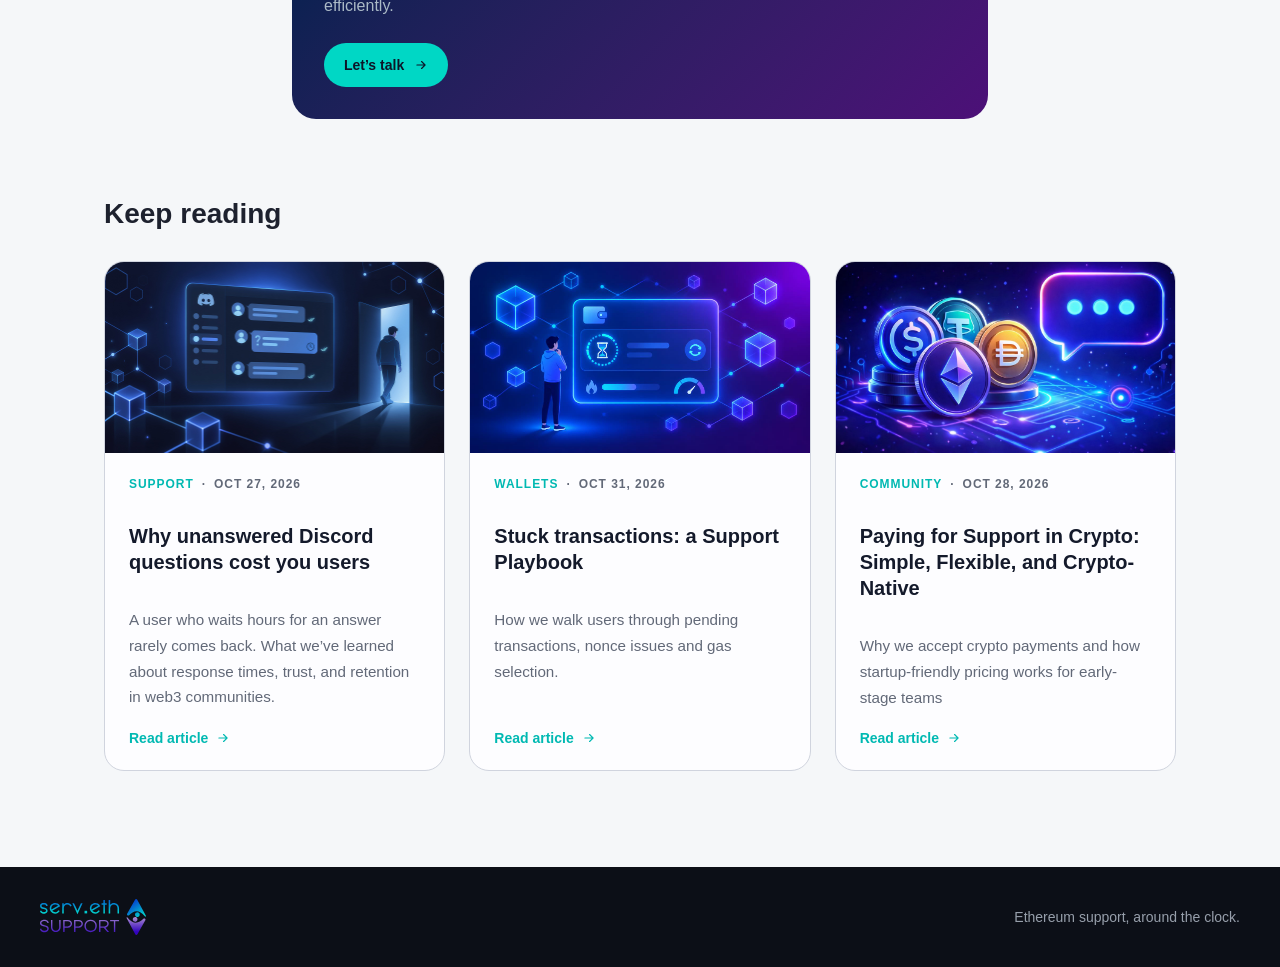
==== commit 6f823f1b: "remove blockquote" ====
--- a/blog/blockchain-issue-escalation-checklist.html
+++ b/blog/blockchain-issue-escalation-checklist.html
@@ -164,14 +164,12 @@
 					<li>Users report unexpected transactions or suspected unauthorized access.</li>
 					<li>A critical application function is unavailable across a network.</li>
 				</ul>
-				<blockquote>
 					<ul class="checklist">
 						<li>Suspected exploits, unauthorized transactions, and active security incidents should follow the project’s security escalation procedure immediately.</li>
 						<li>Do not delay urgent reporting while collecting every field on the checklist.</li>
 						<li>Support agents should never promise that funds can be recovered or that a transaction can be reversed.</li>
 						<li>Blockchain outcomes depend on the specific circumstances and protocol.</li>
 					</ul>
-				</blockquote>
 
 				<h3>10. A Concise Escalation Summary</h3>
 				<p>Once the necessary information has been collected, summarize the issue in a format that the technical team can act on. A useful escalation should explain:</p>
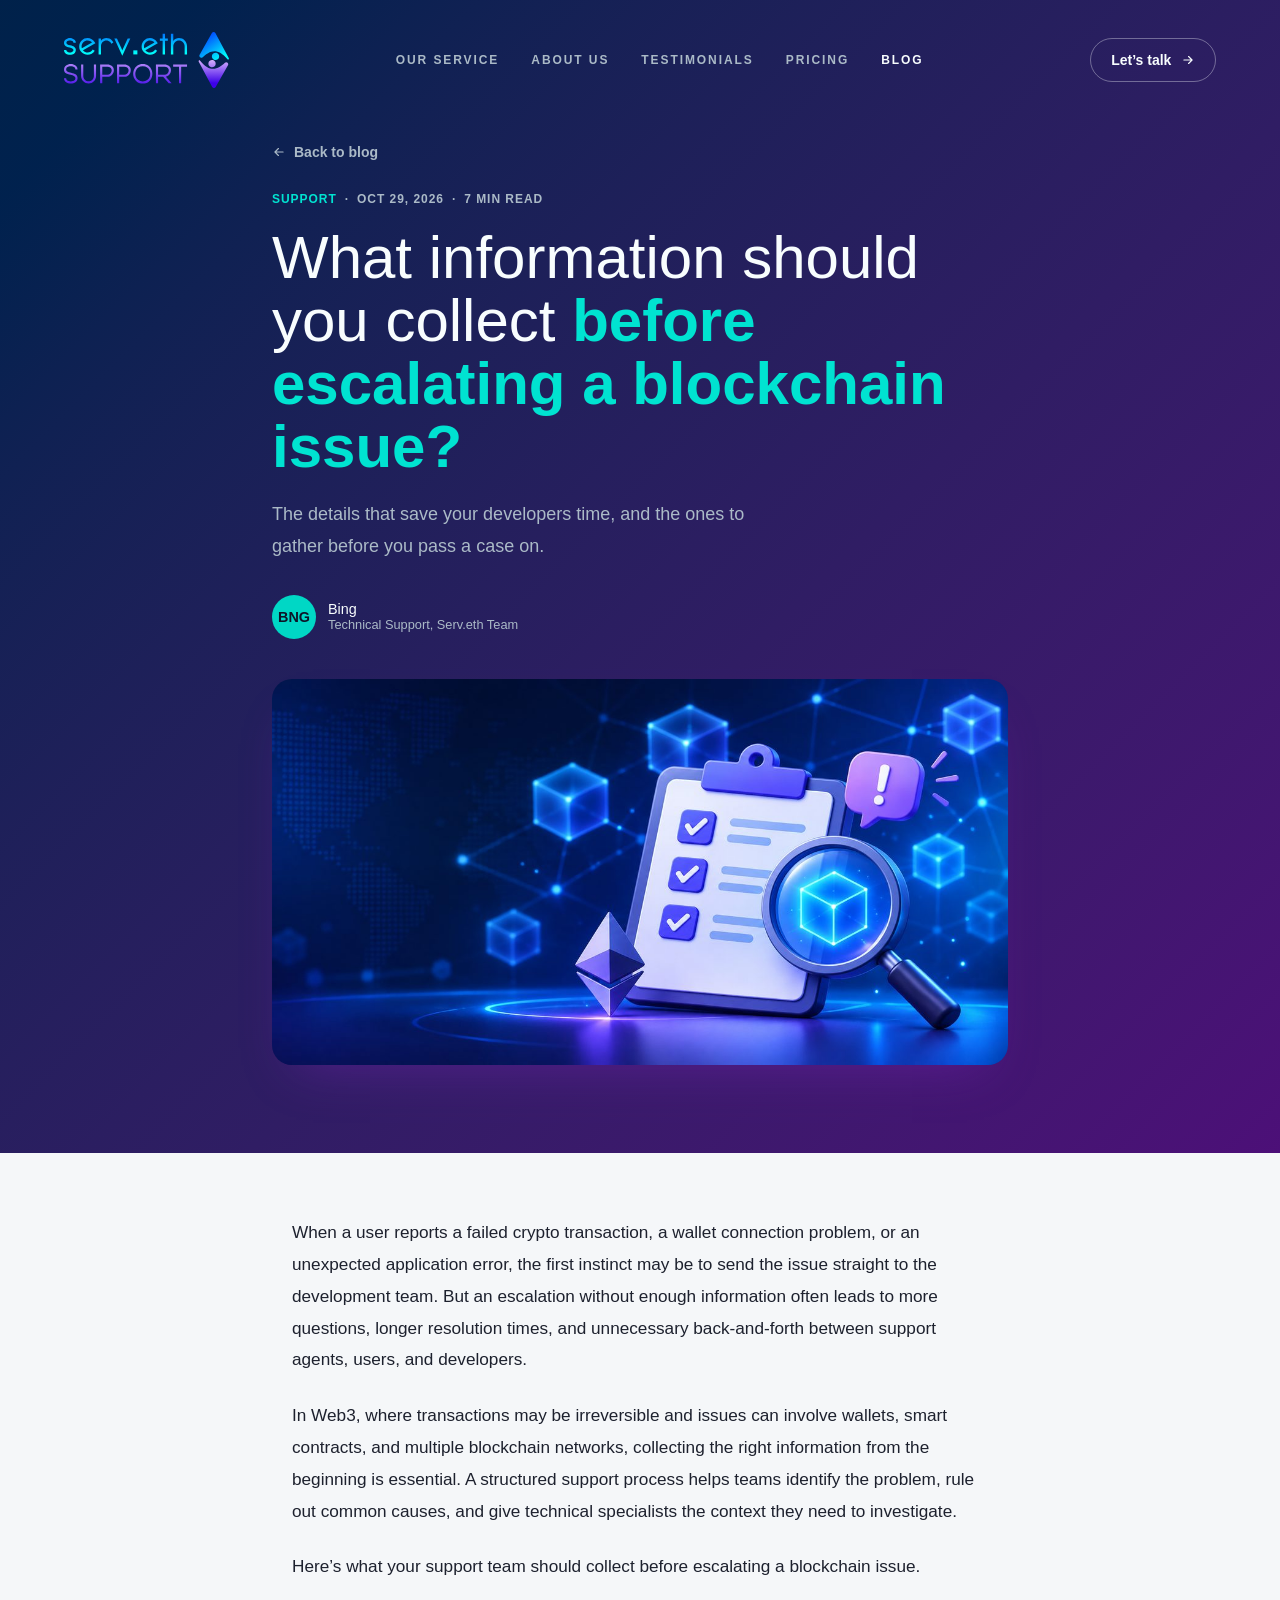
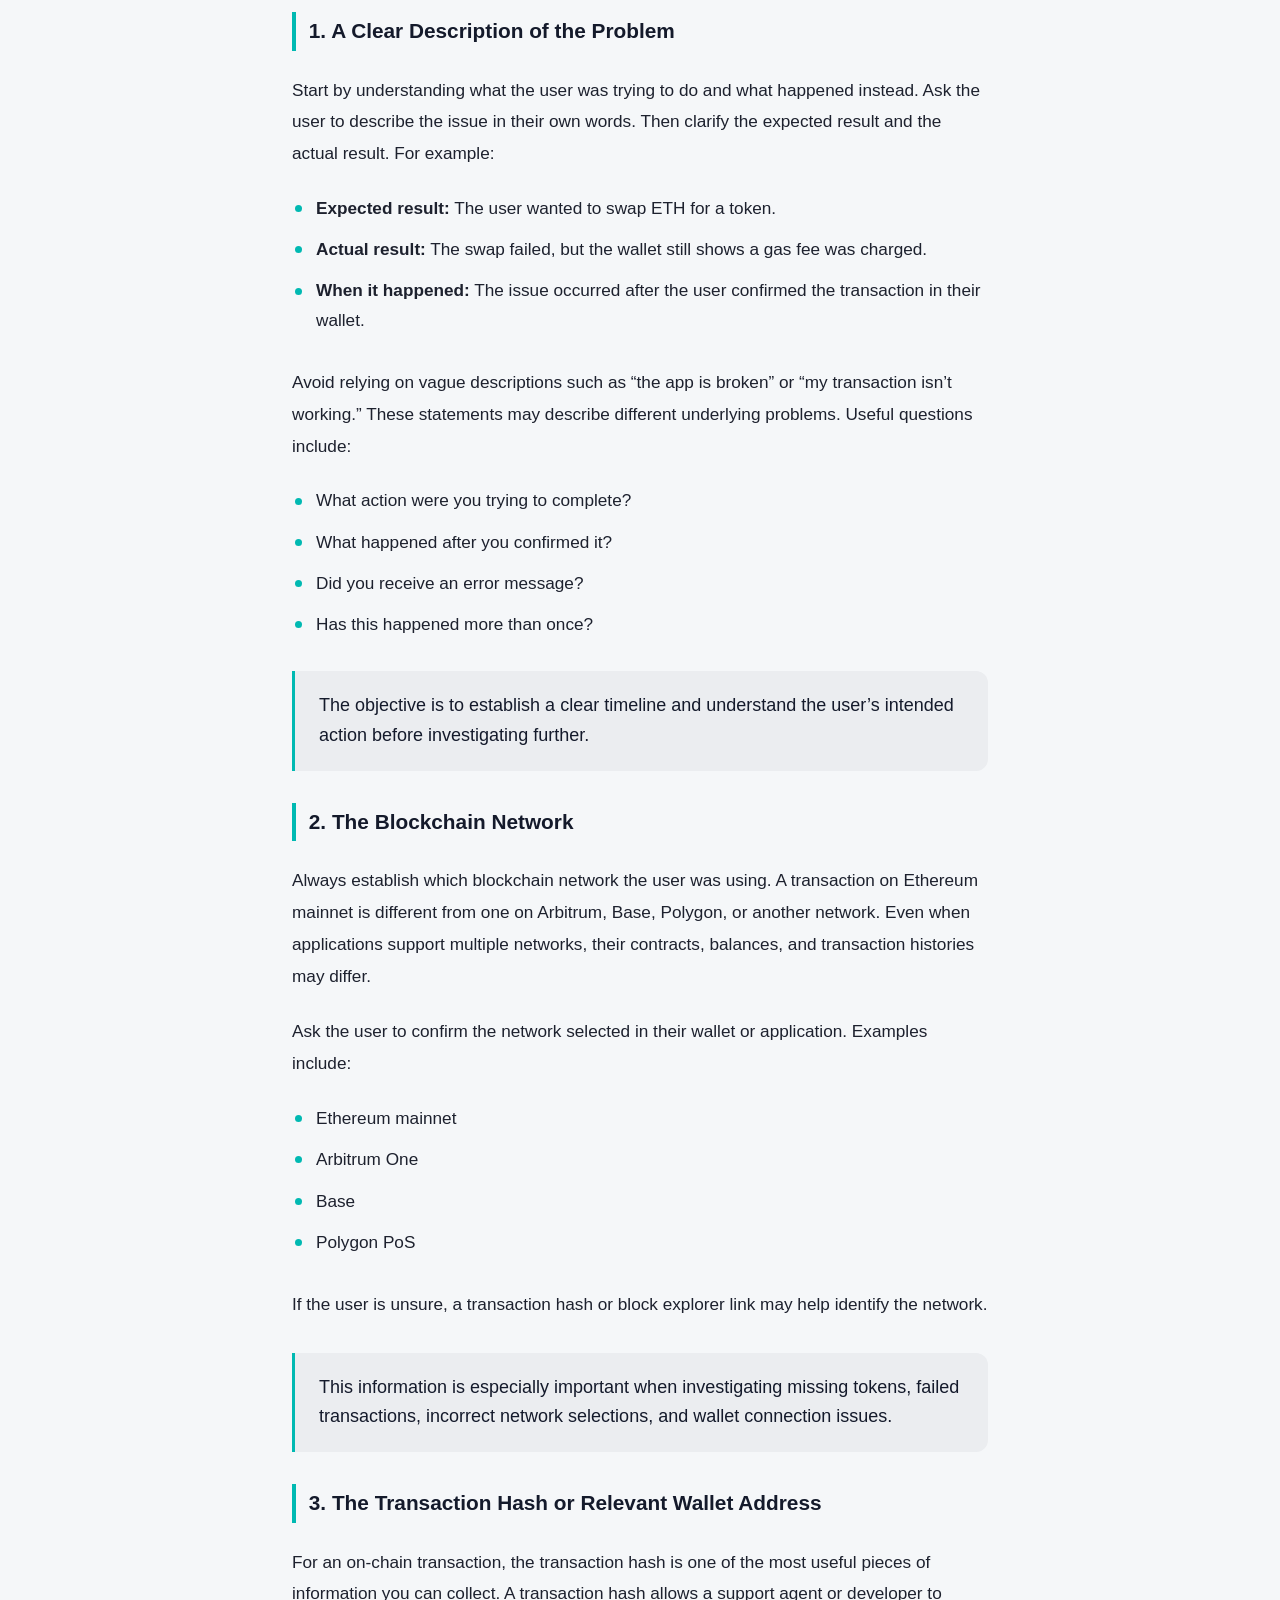
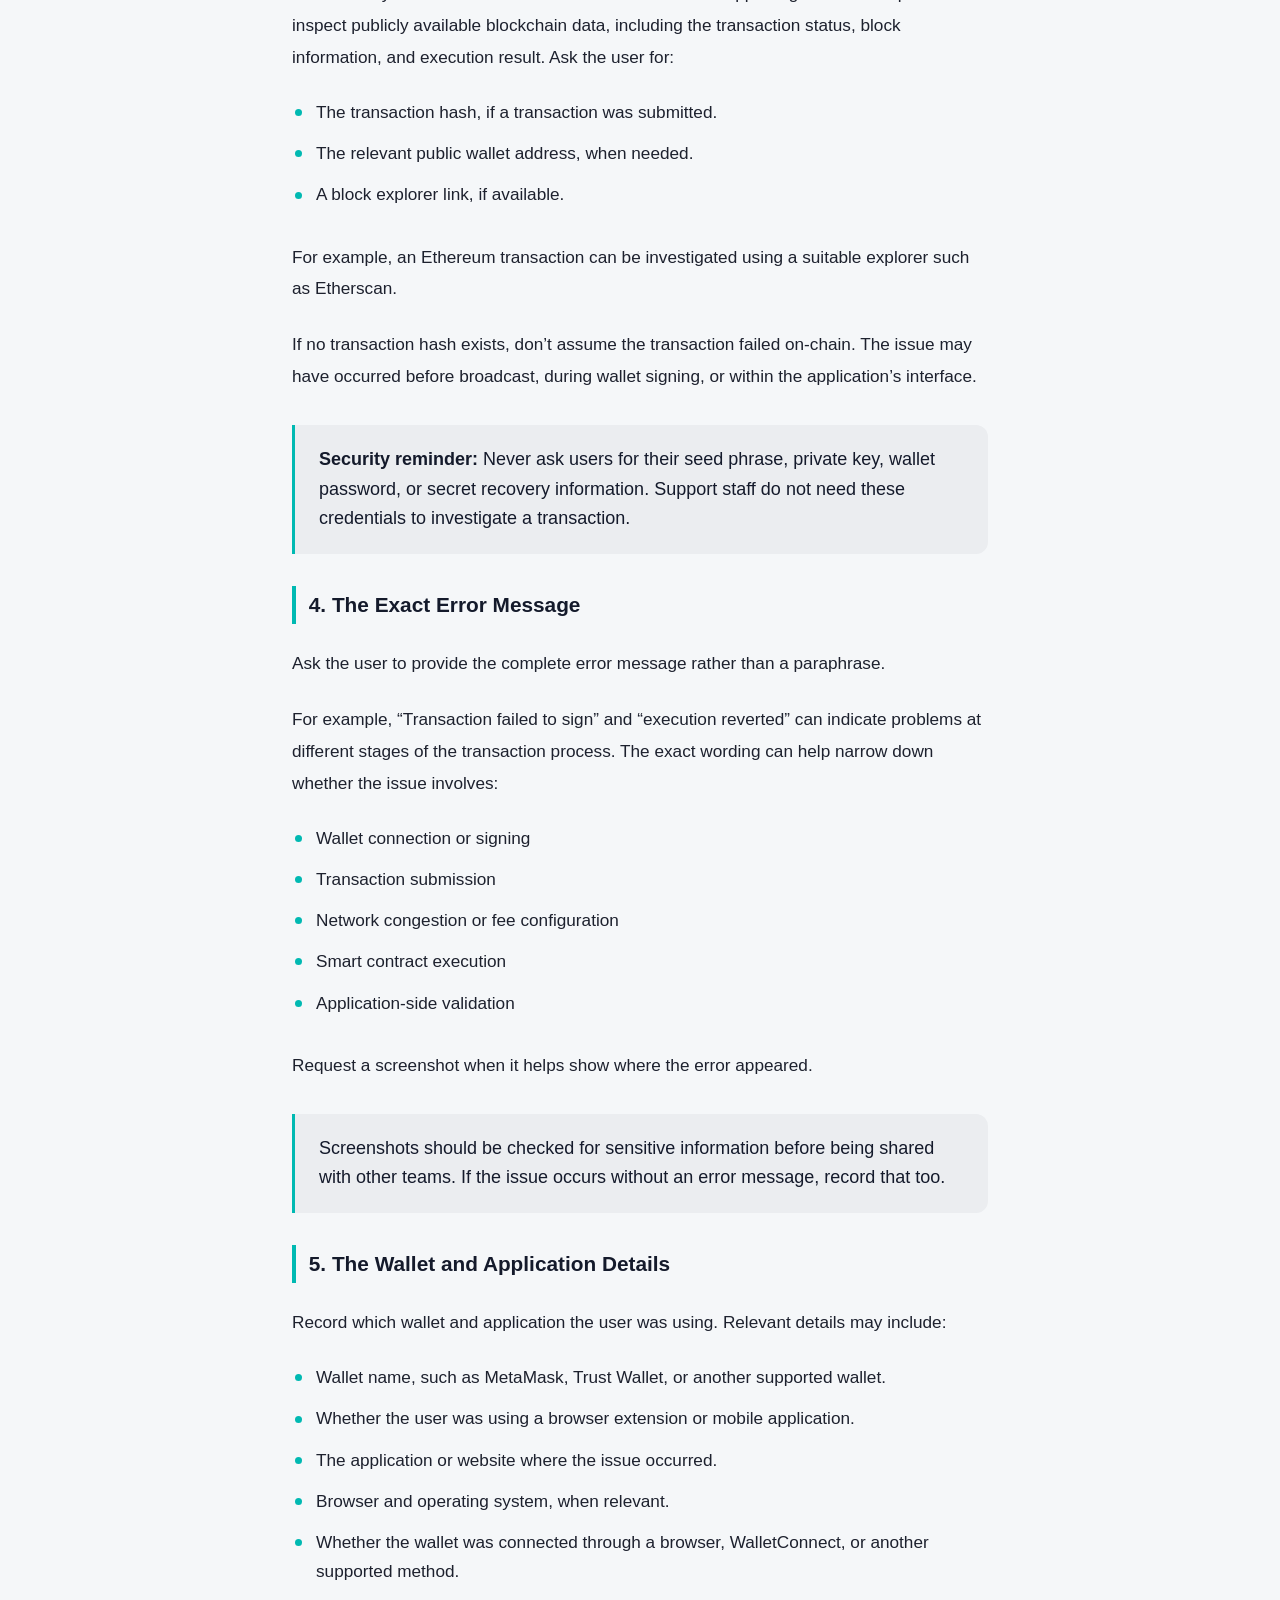
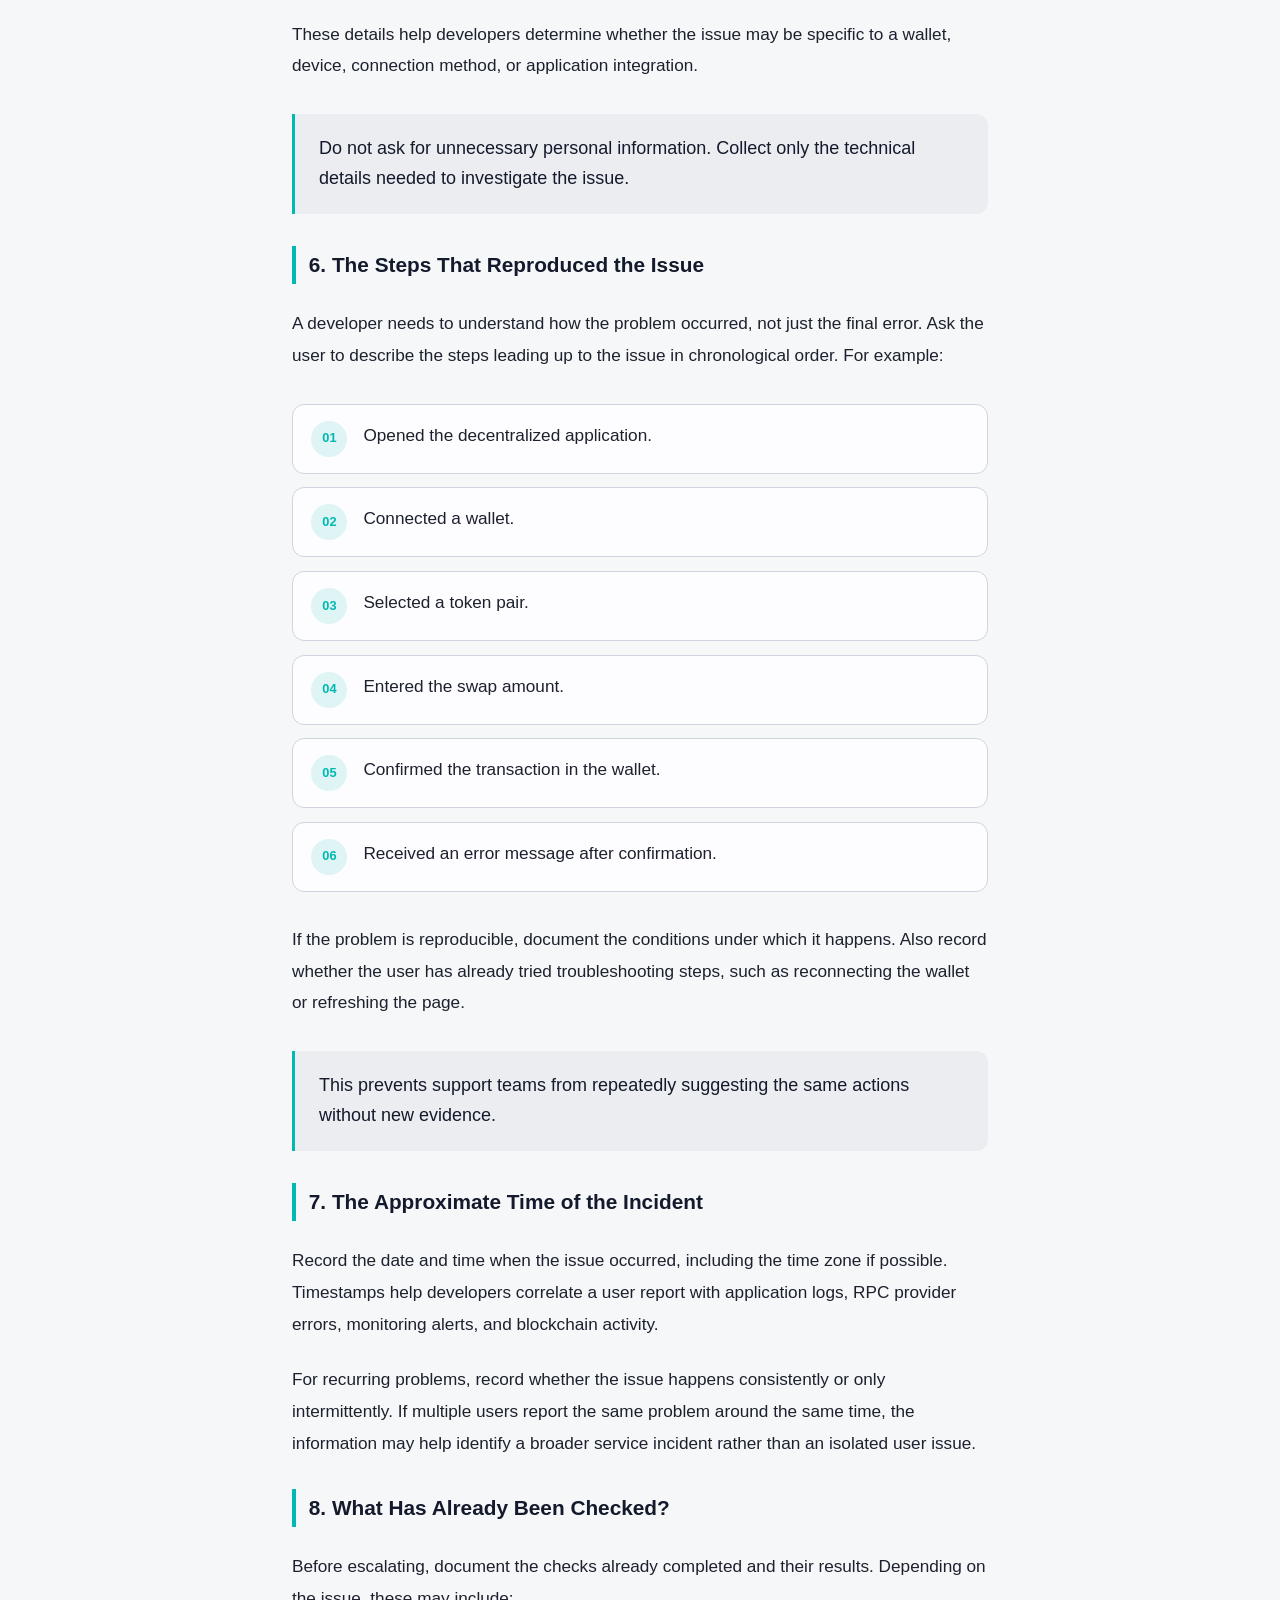
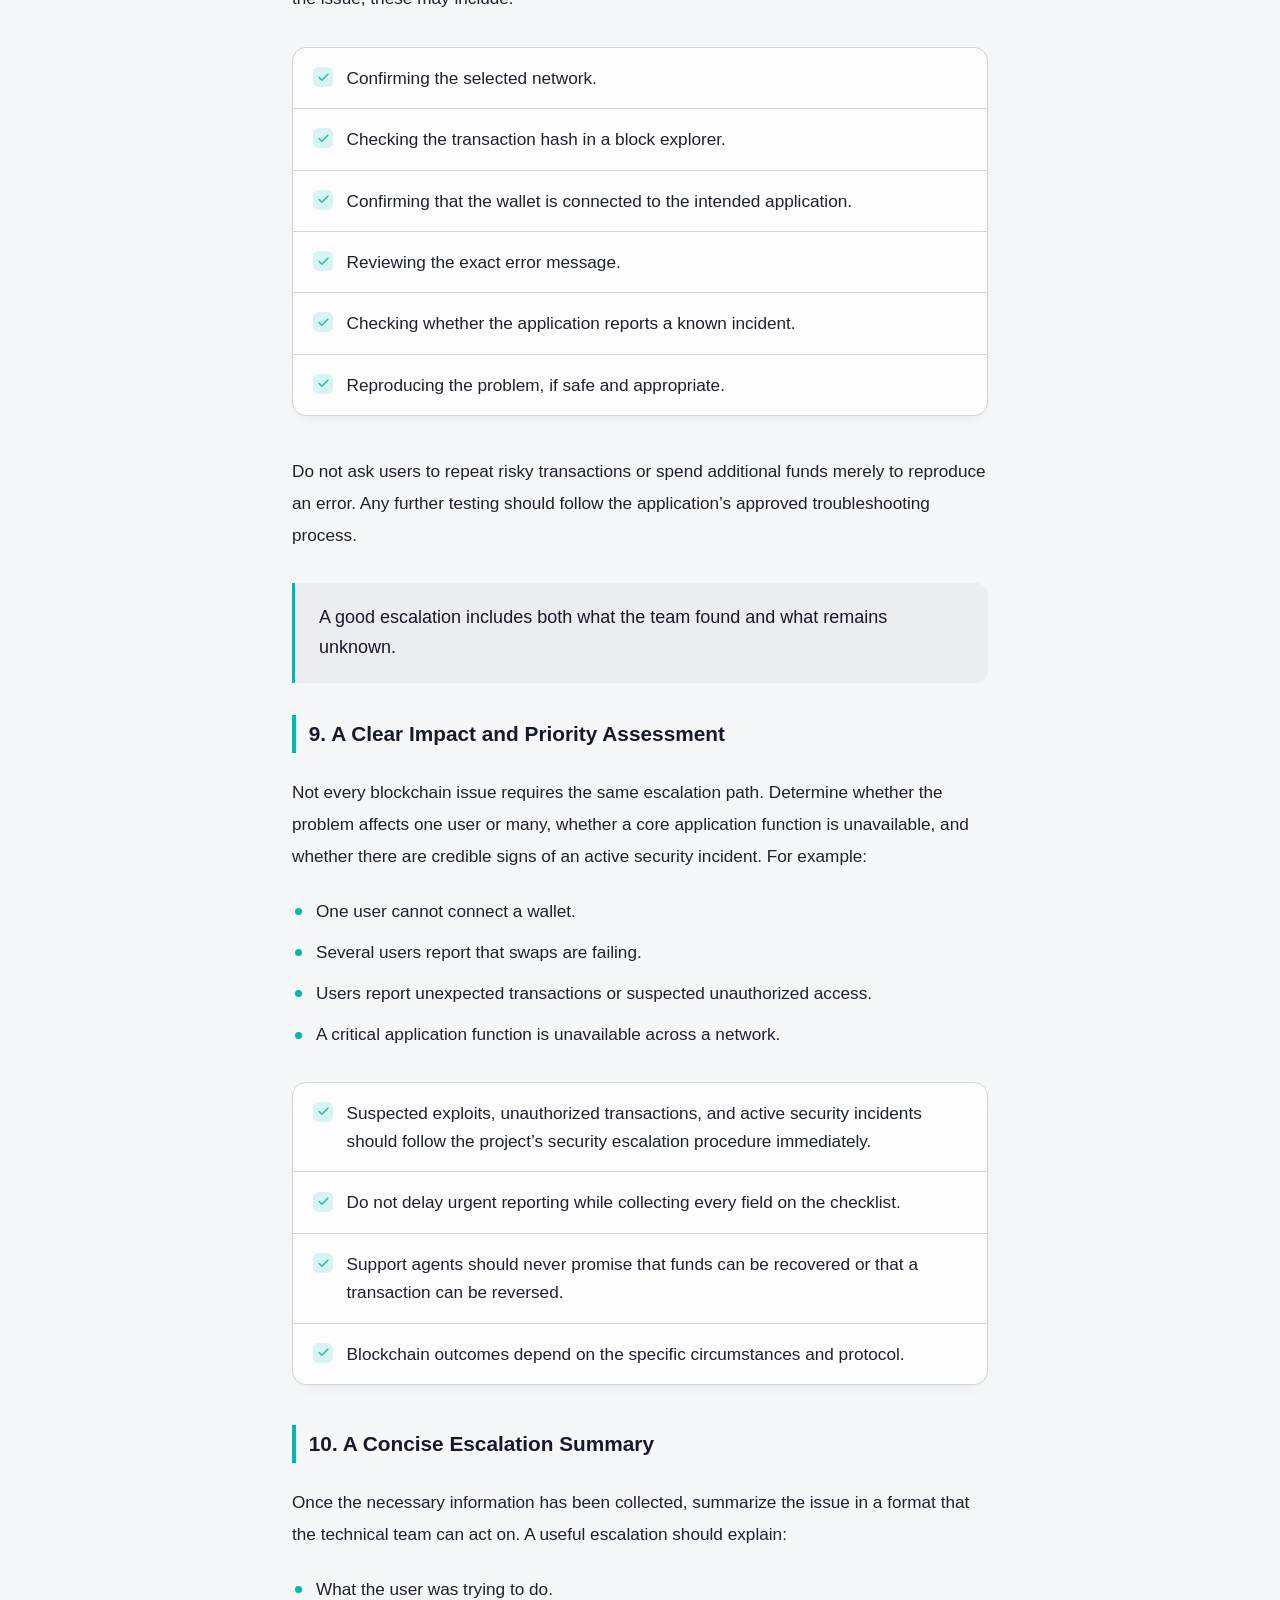
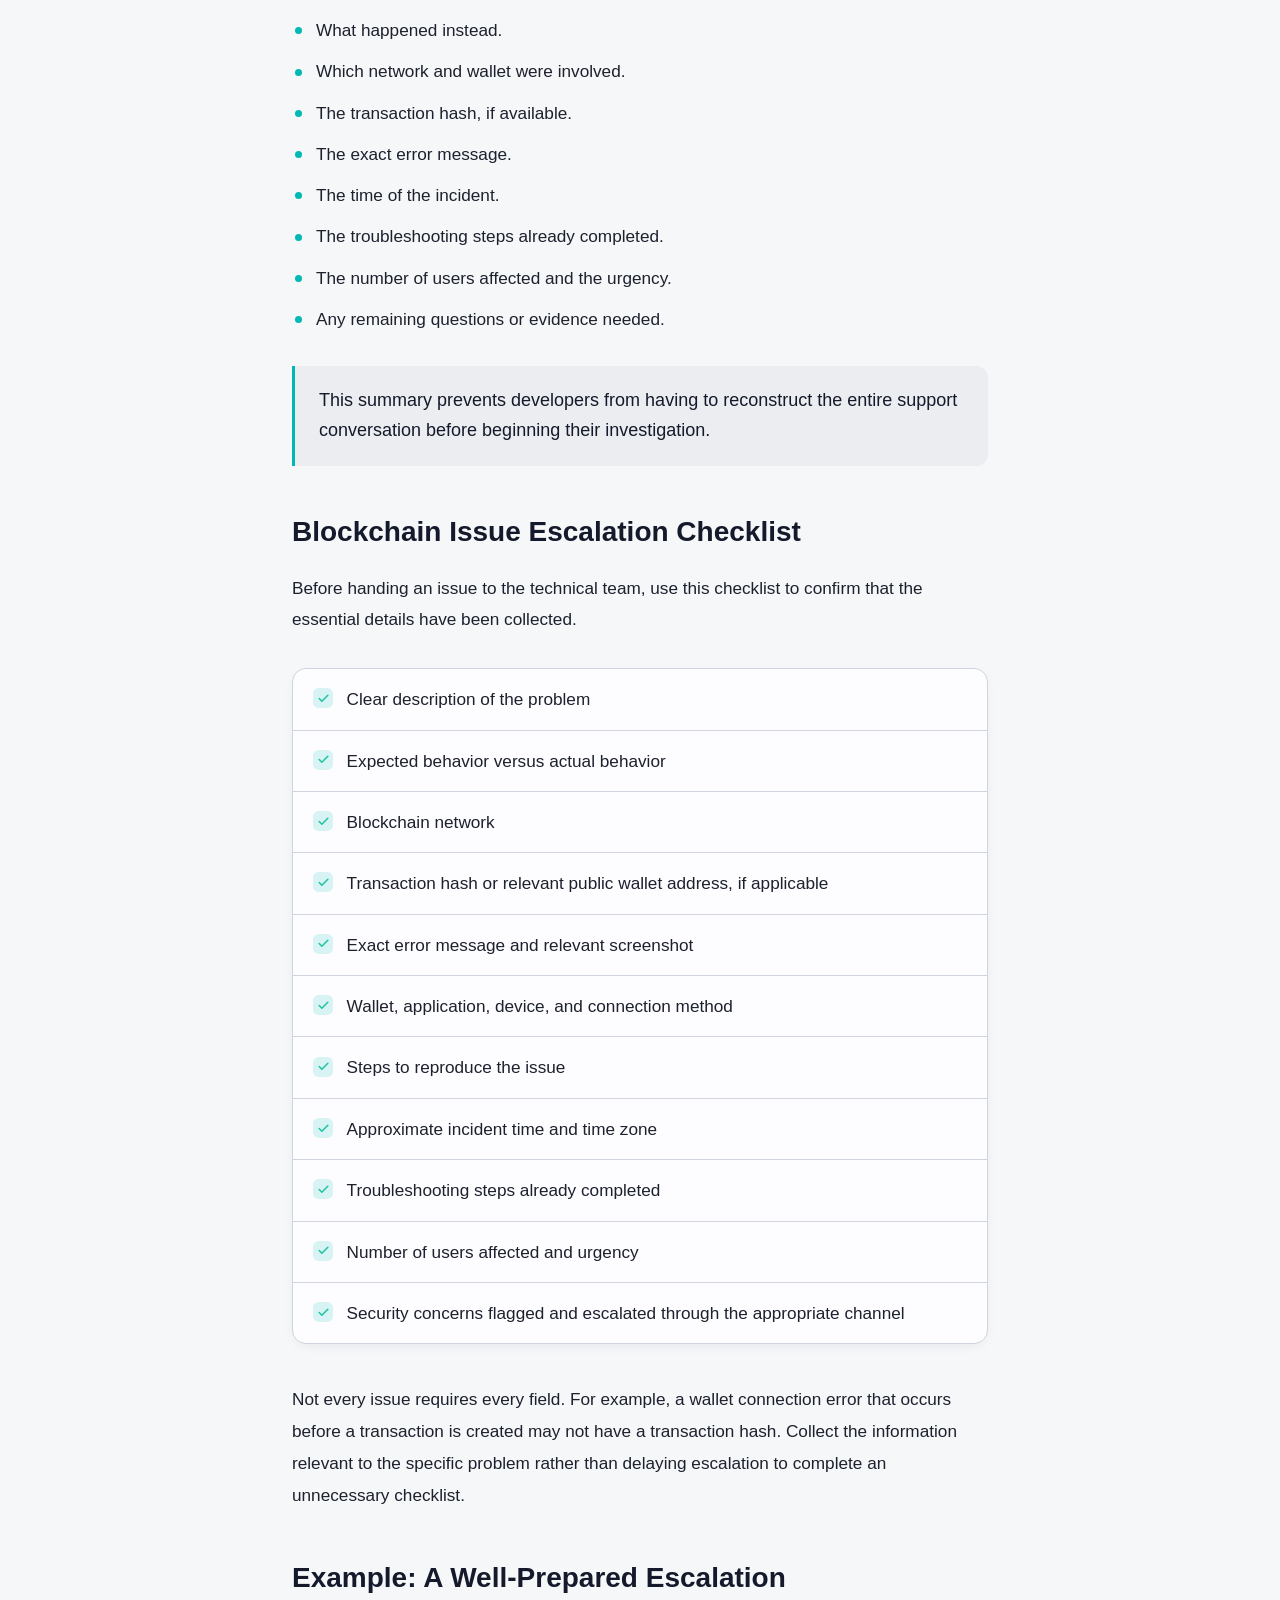
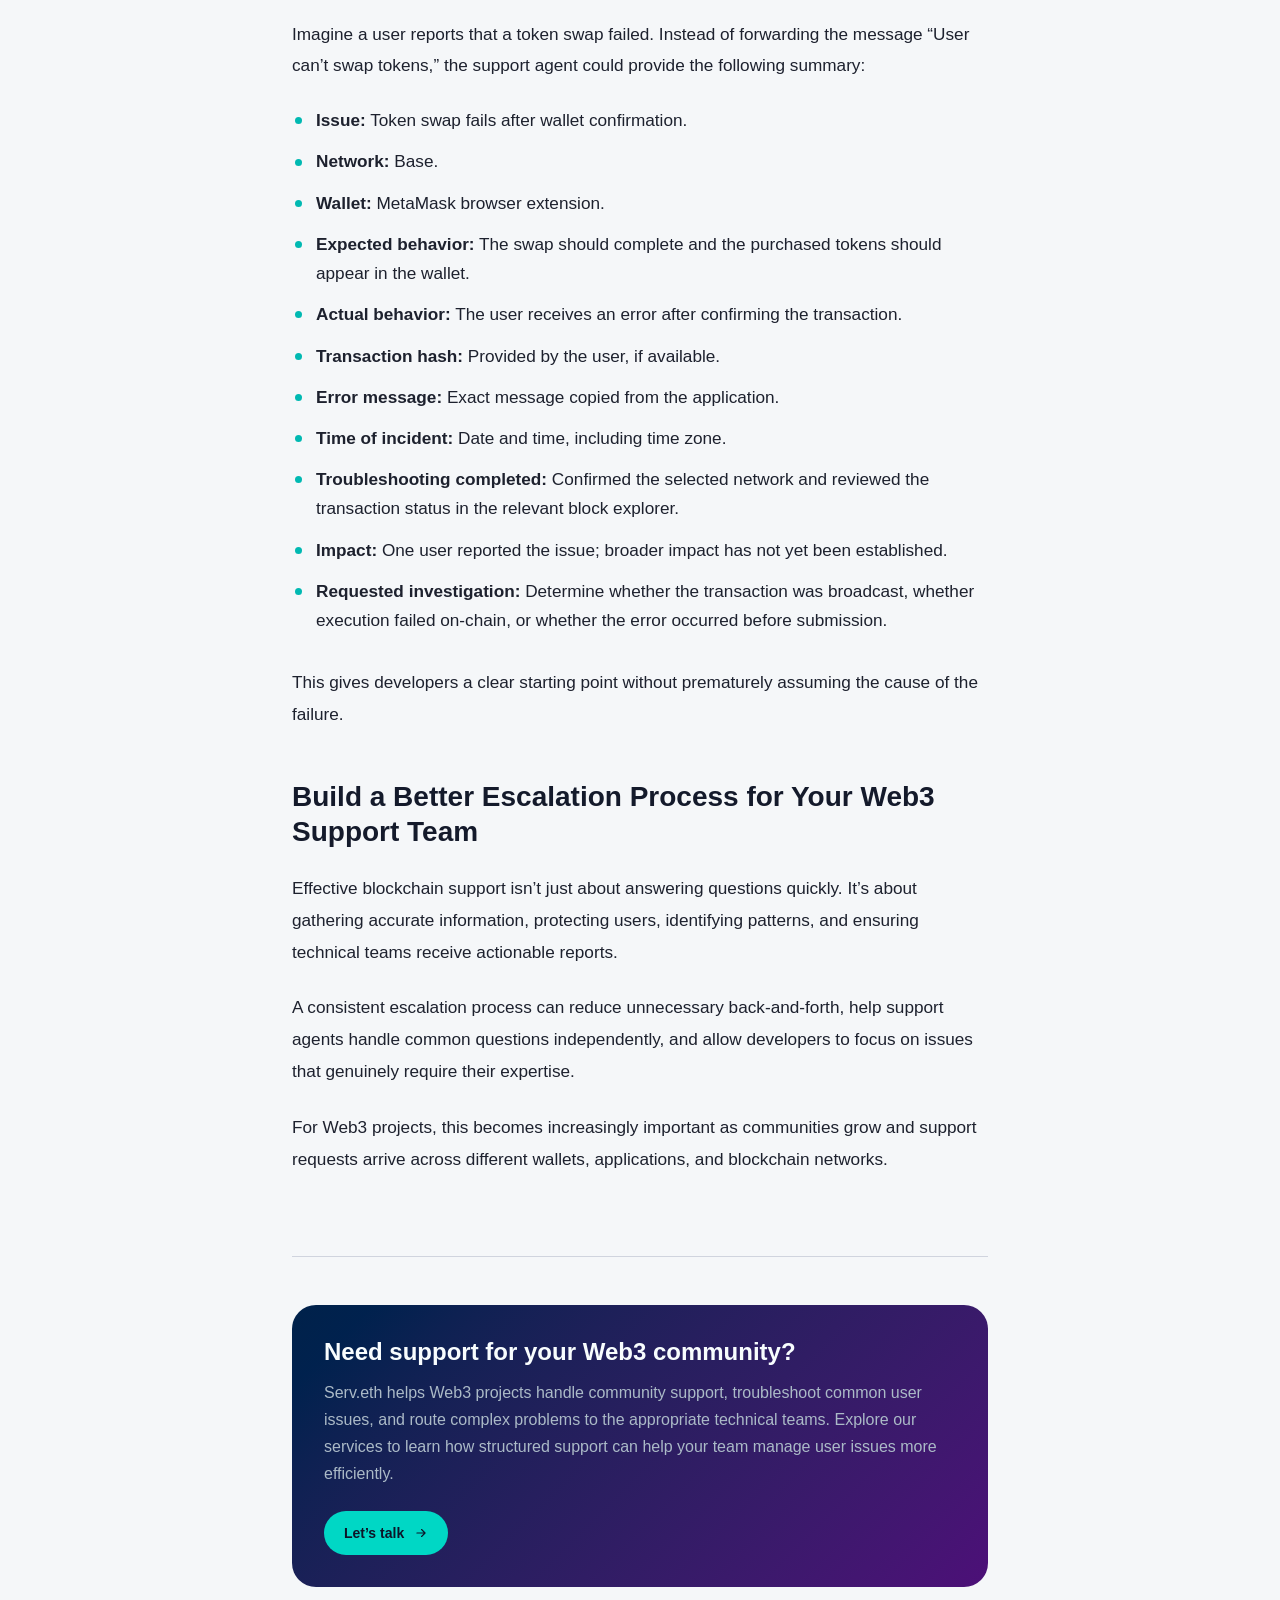
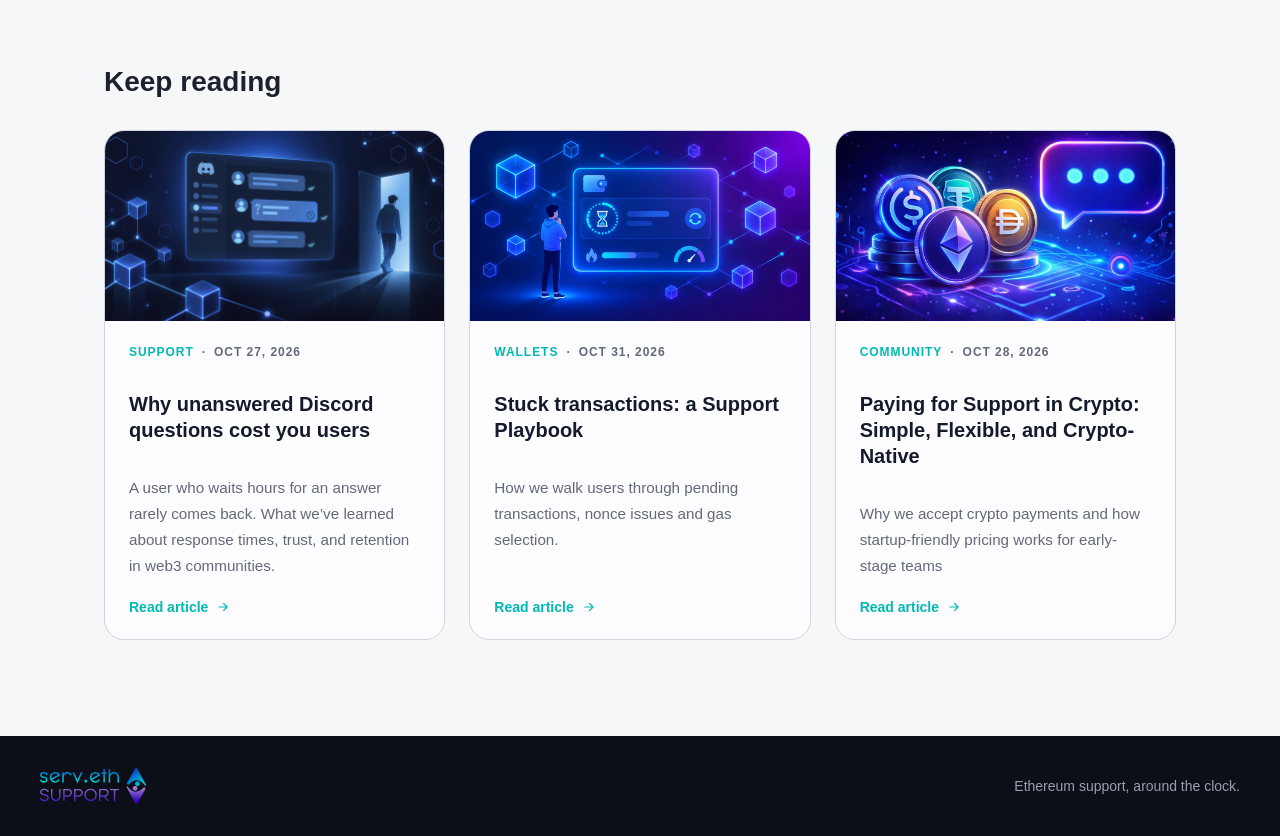
==== commit f2fba92d: "Update print statement from 'Hello' to 'Goodbye'" ====
--- a/blog/blockchain-issue-escalation-checklist.html
+++ b/blog/blockchain-issue-escalation-checklist.html
@@ -153,7 +153,7 @@
 					<li>Checking whether the application reports a known incident.</li>
 					<li>Reproducing the problem, if safe and appropriate.</li>
 				</ul>
-				<p>Do not ask users to repeat risky transactions or spend additional funds merely to reproduce an error. Any further testing should follow the application’s approved troubleshooting process.</p>p> 
+				<p>Do not ask users to repeat risky transactions or spend additional funds merely to reproduce an error. Any further testing should follow the application’s approved troubleshooting process.</p> 
 				<blockquote>A good escalation includes both what the team found and what remains unknown.</blockquote>
 
 				<h3>9. A Clear Impact and Priority Assessment</h3>
--- a/blog/blog.css
+++ b/blog/blog.css
@@ -1,4 +1,4 @@
-/* Blog — builds on styles.css tokens */
+/* Blog — builds on styles.css tokens */	
 .blog-hero {
 	padding: 1.5rem 1.25rem 4.5rem;
 	color: var(--hero-foreground);
@@ -121,13 +121,17 @@
 .article h3 { margin-top: 2.25rem; font-size: 1.3rem; font-weight: 600; border-left: 4px solid var(--primary); padding-left:.8rem; margin-top:1.8rem; color: var(--strong); }
 .article a { color: var(--primary); text-decoration: underline; text-underline-offset: 3px; }
 .article blockquote {
-	padding: 1.25rem 1.5rem;
-	border-left: 3px solid var(--accent);
-	border-radius: 0 1rem 1rem 0;
-	background: var(--surface);
-	font-size: 1.2rem;
-	font-style: italic;
-	color: var(--strong);
+  margin: 2rem 0;
+  padding: 1.25rem 1.5rem;
+  border-left: 3px solid var(--primary); /* clean teal accent */
+  border-radius: 0 0.75rem 0.75rem 0;
+  background: color-mix(in oklch, var(--foreground) 4%, var(--background)); /* soft slate tint */
+  font-size: 1.125rem;
+  font-style: normal;
+  line-height: 1.65;
+  color: var(--strong);
+}
+
 }
 .article code { padding: 0.15rem 0.4rem; border-radius: 0.35rem; background: color-mix(in oklch, var(--border) 60%, transparent); font-size: 0.9em; }
 .article pre { padding: 1.25rem; border-radius: 1rem; background: var(--footer); color: var(--strong-foreground); overflow-x: auto; font-size: 0.9rem; line-height: 1.6; }
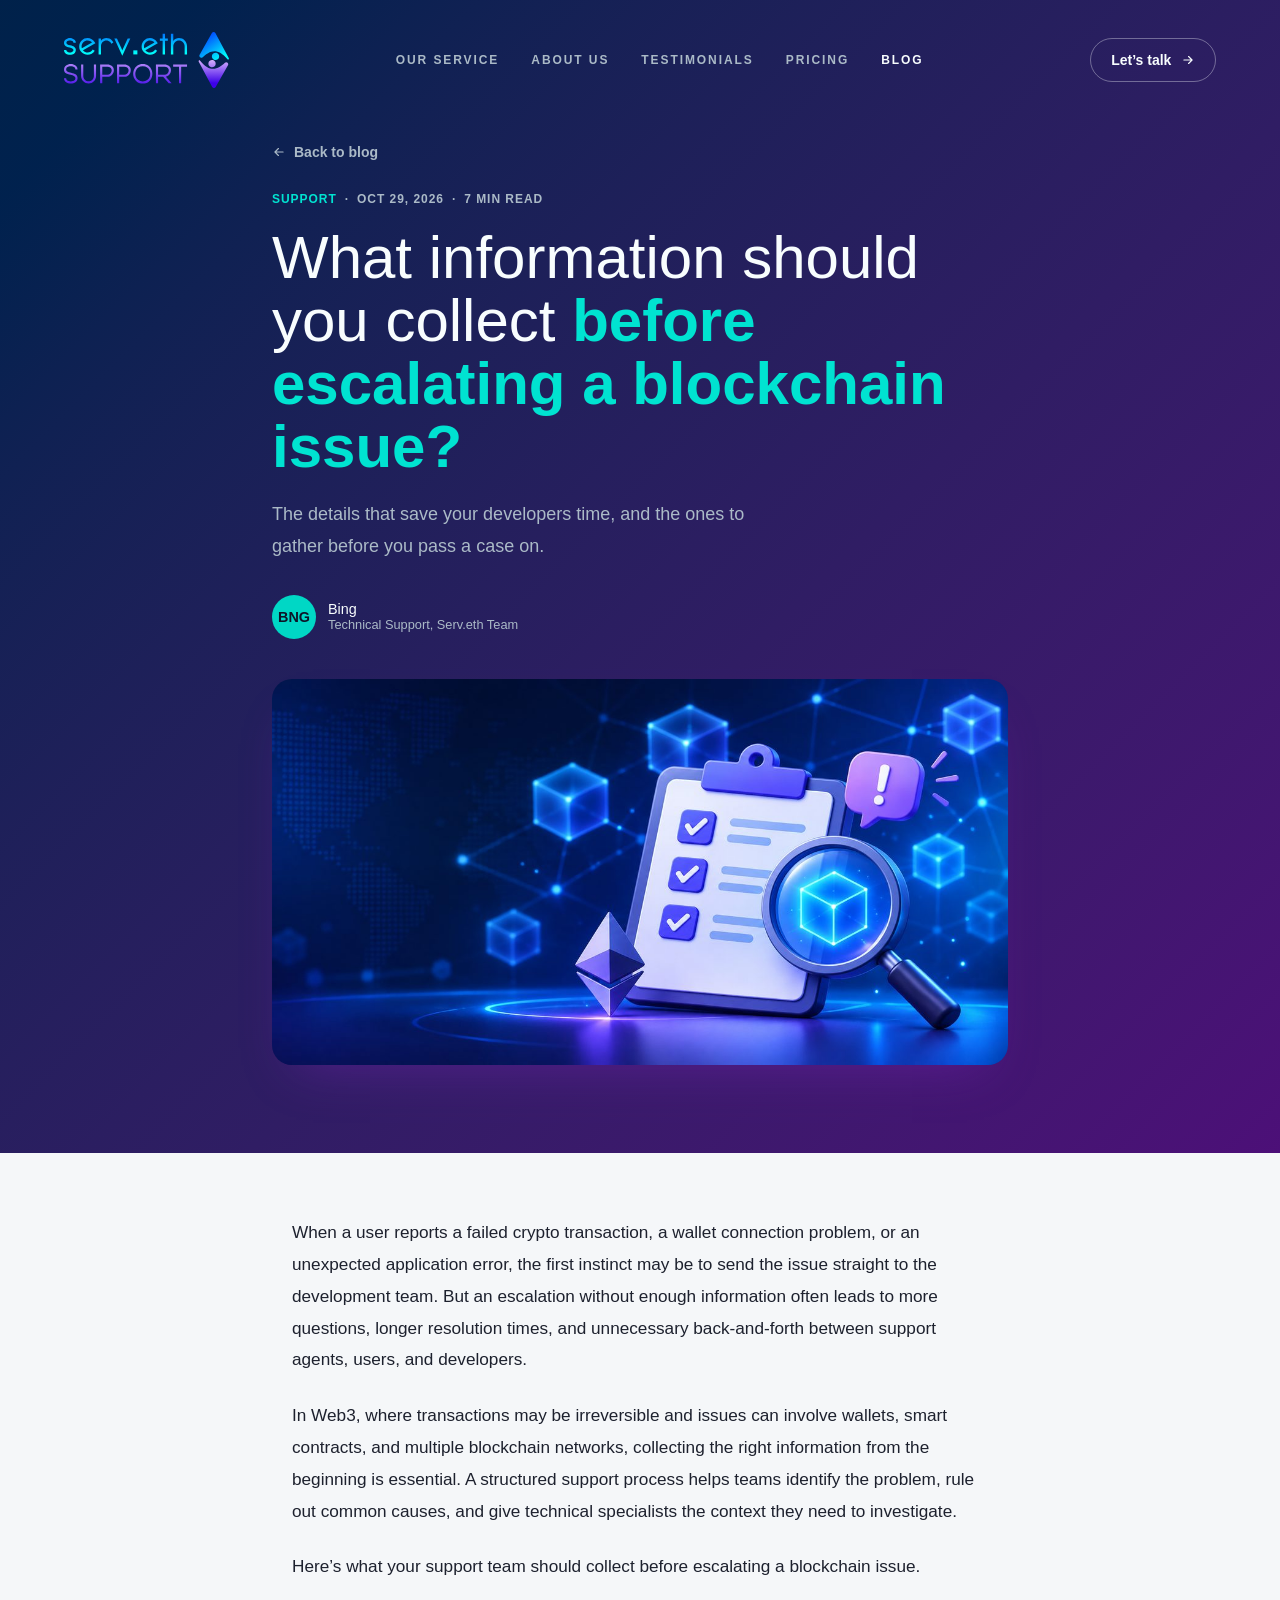
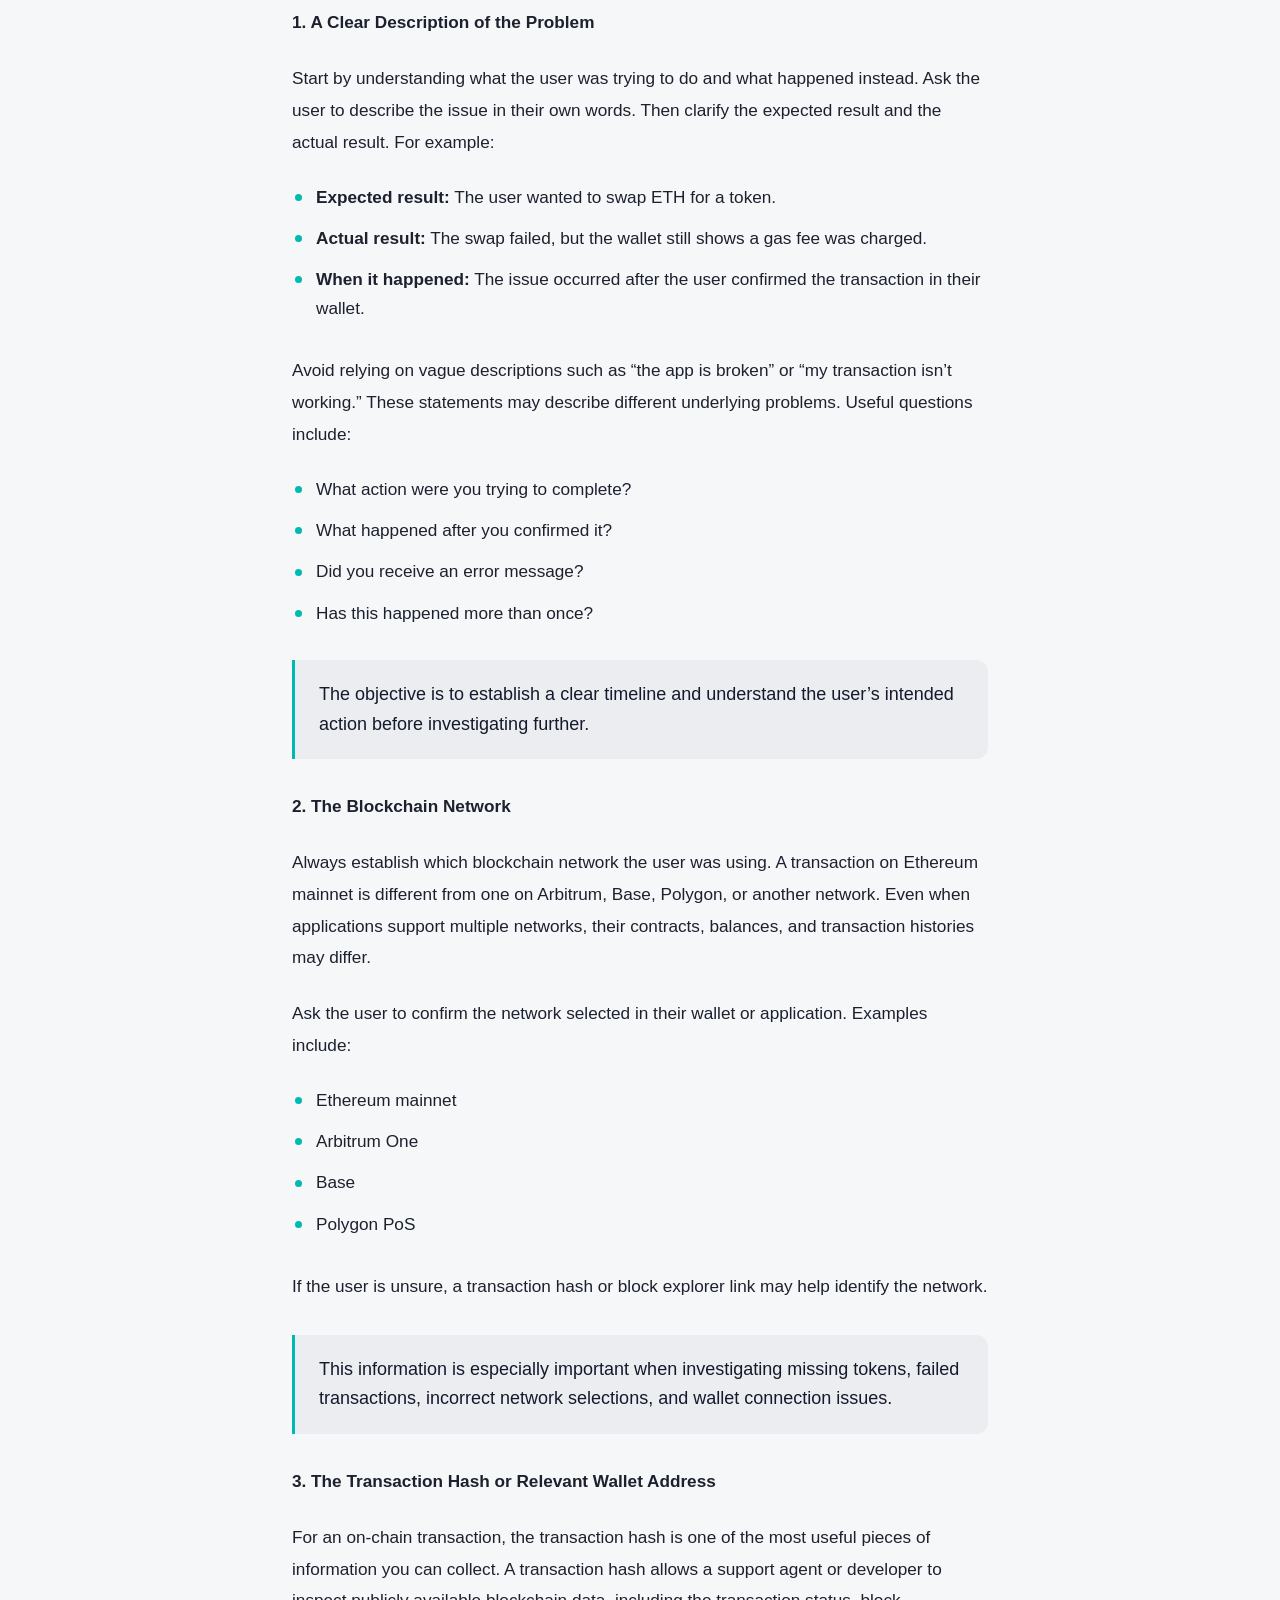
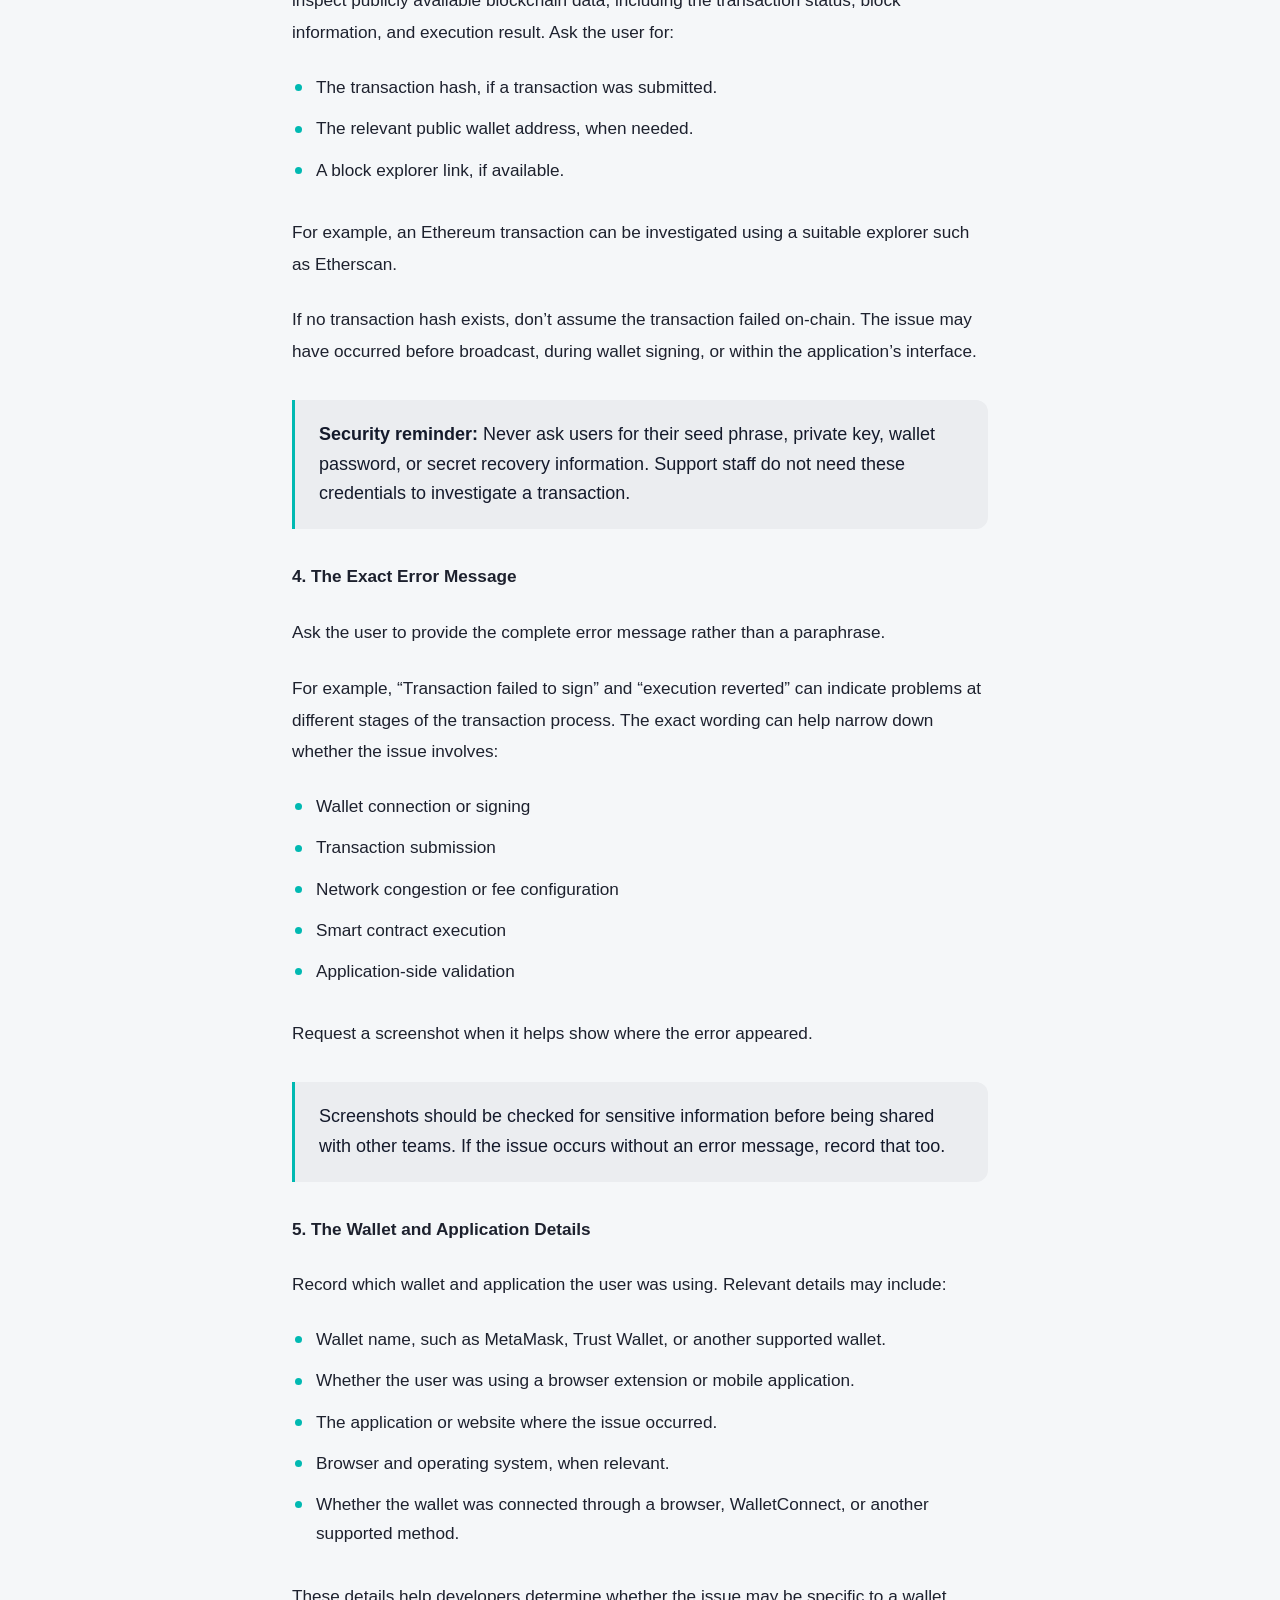
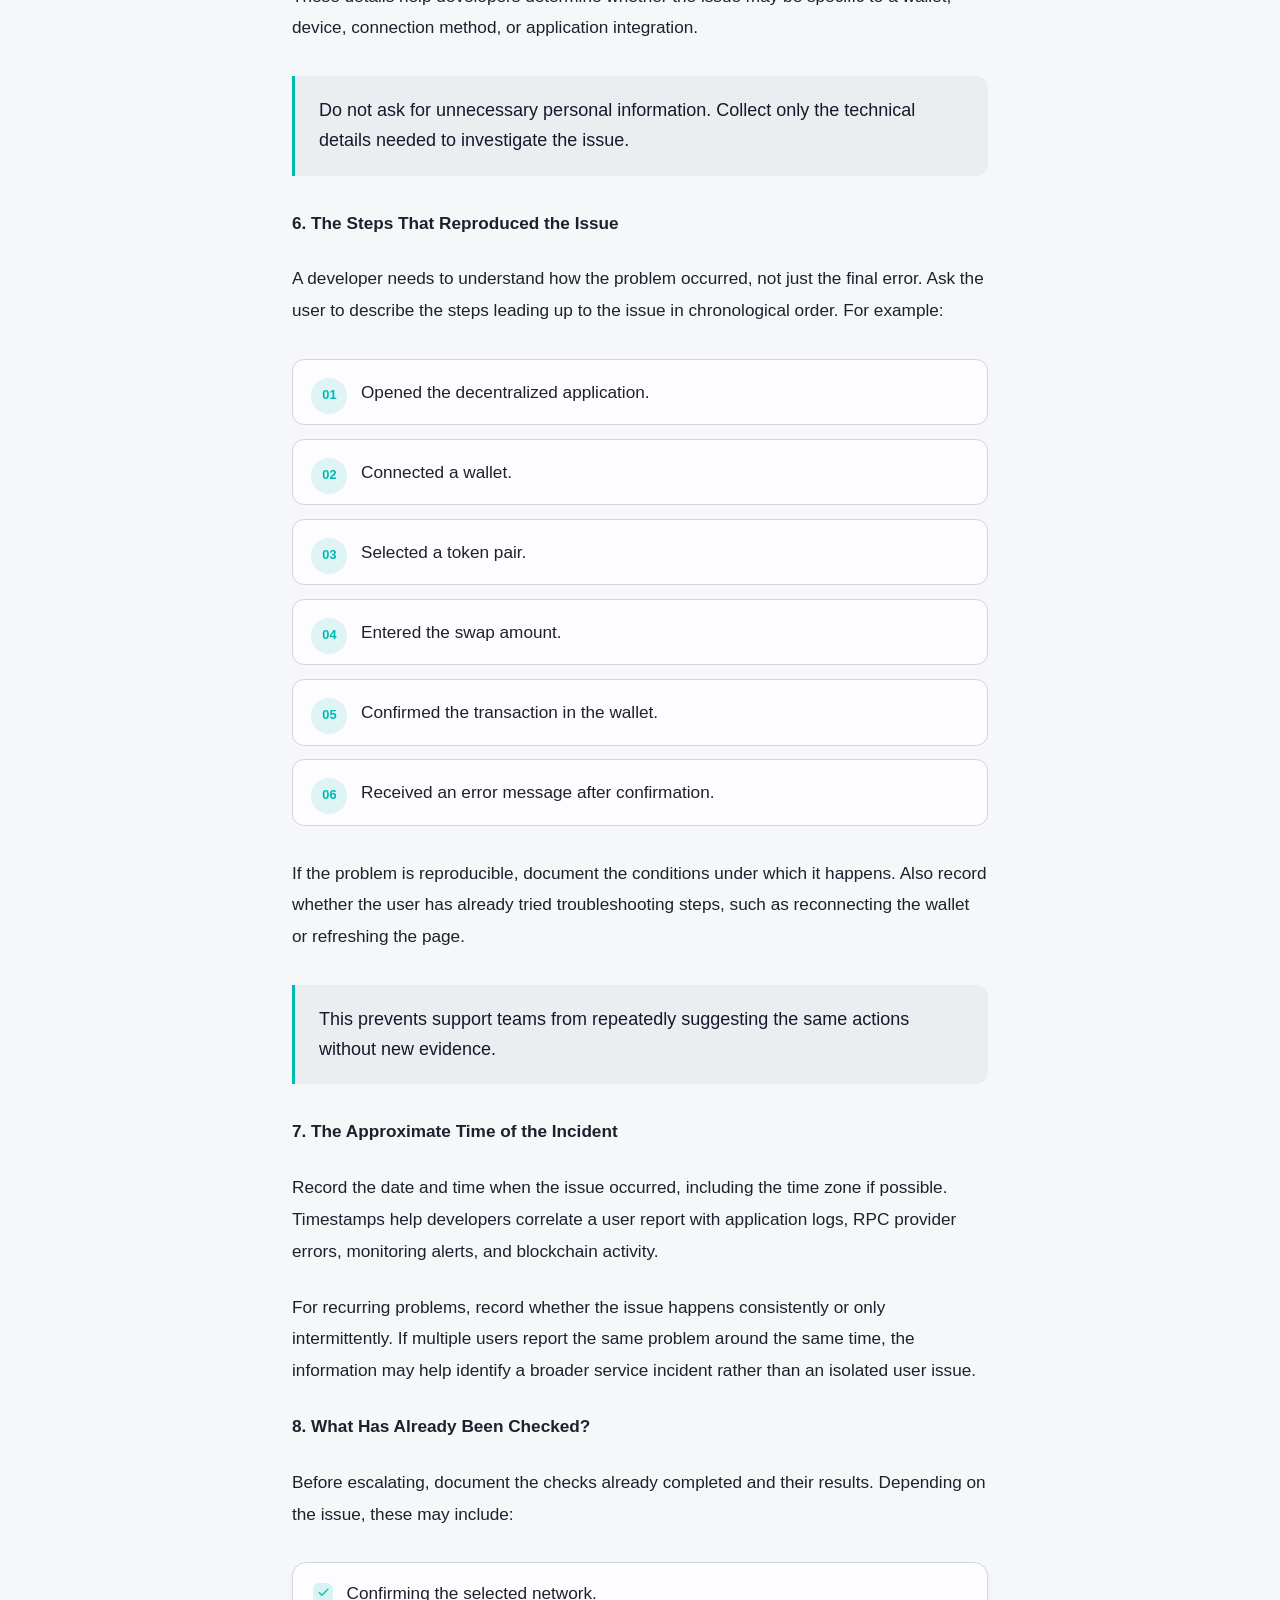
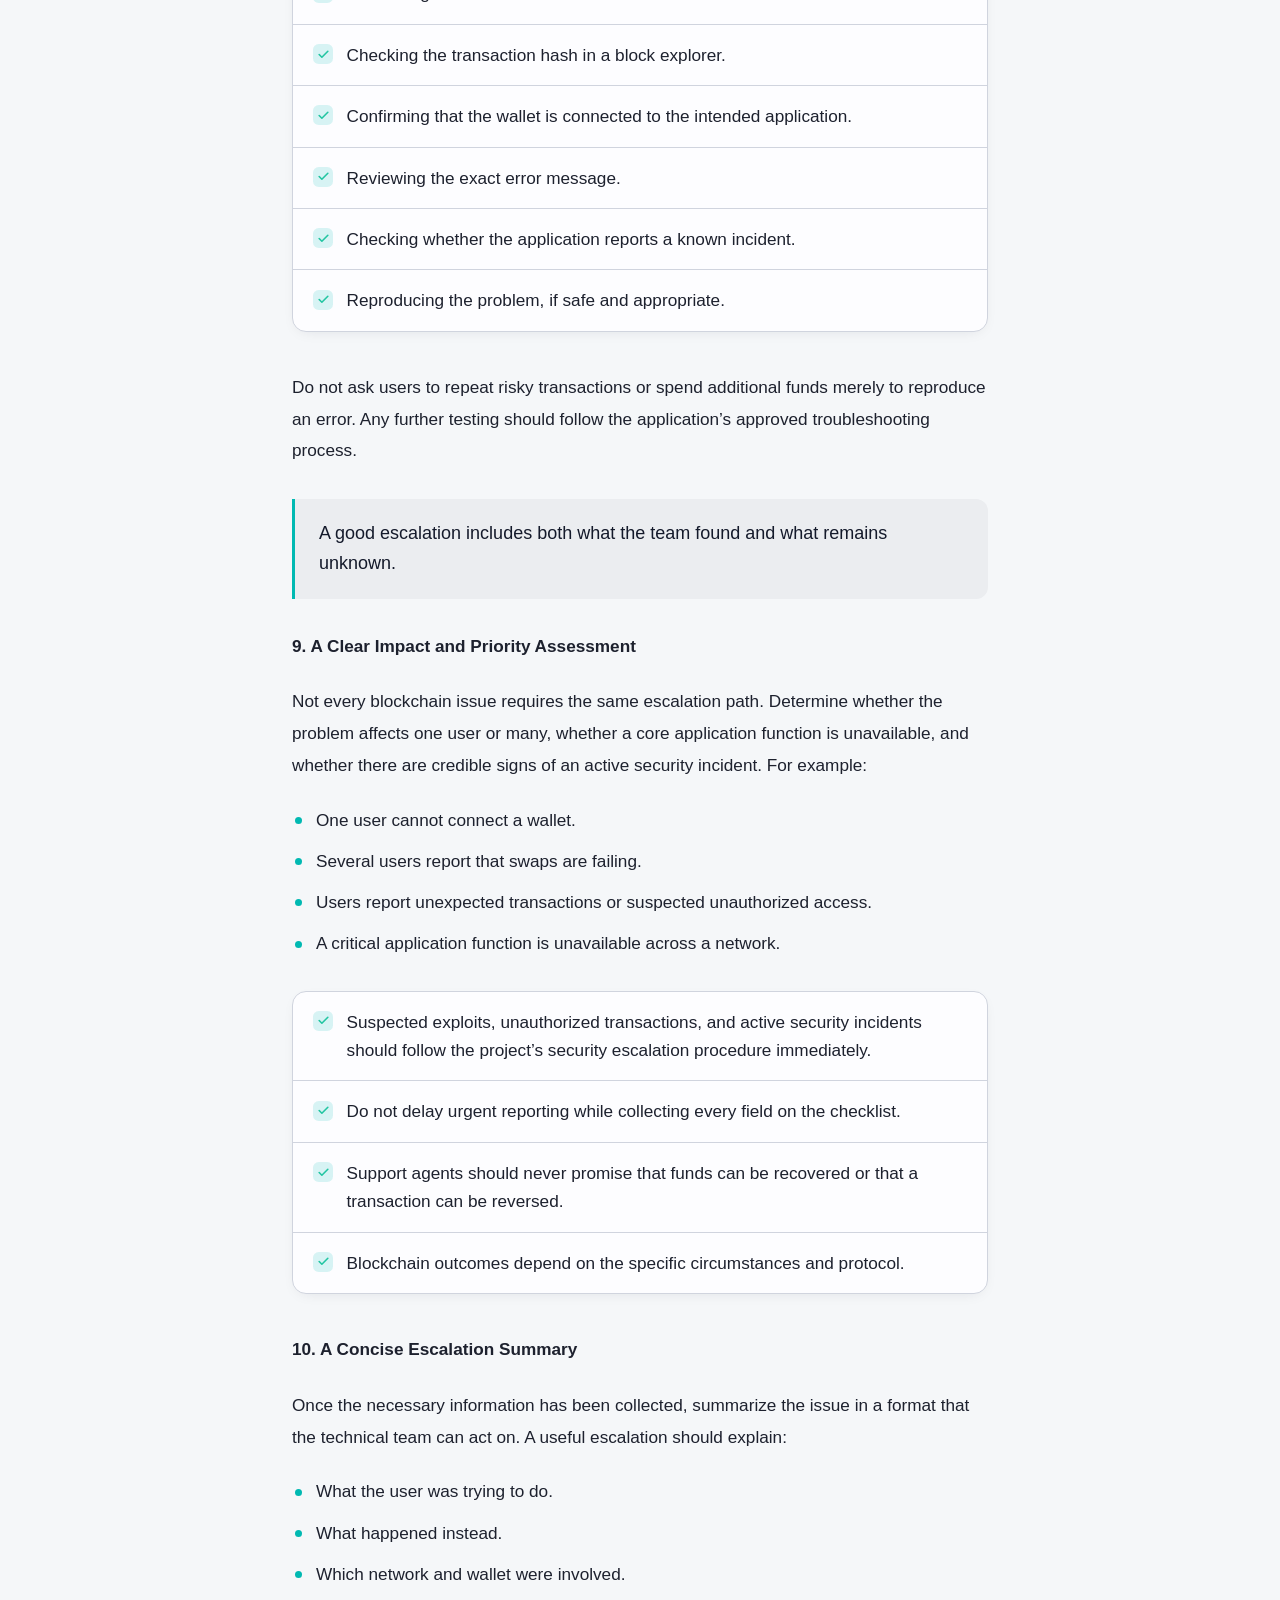
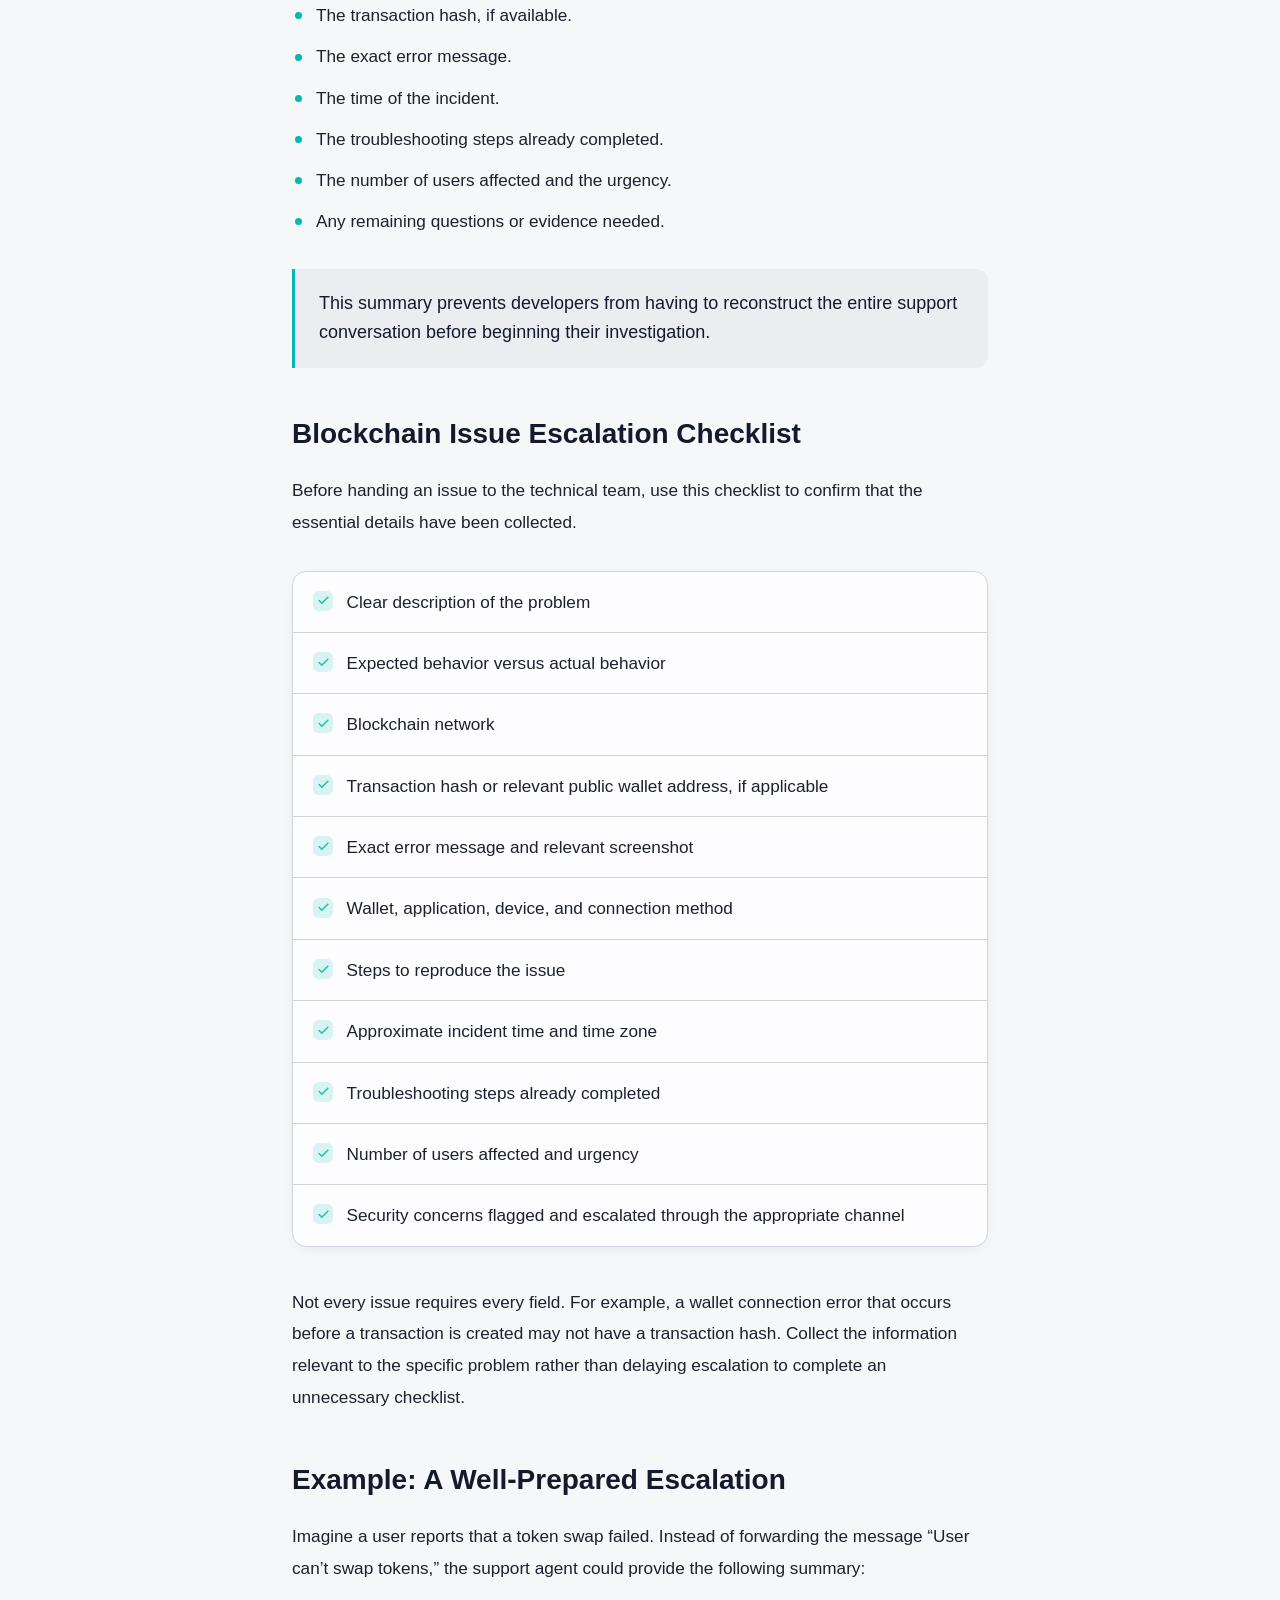
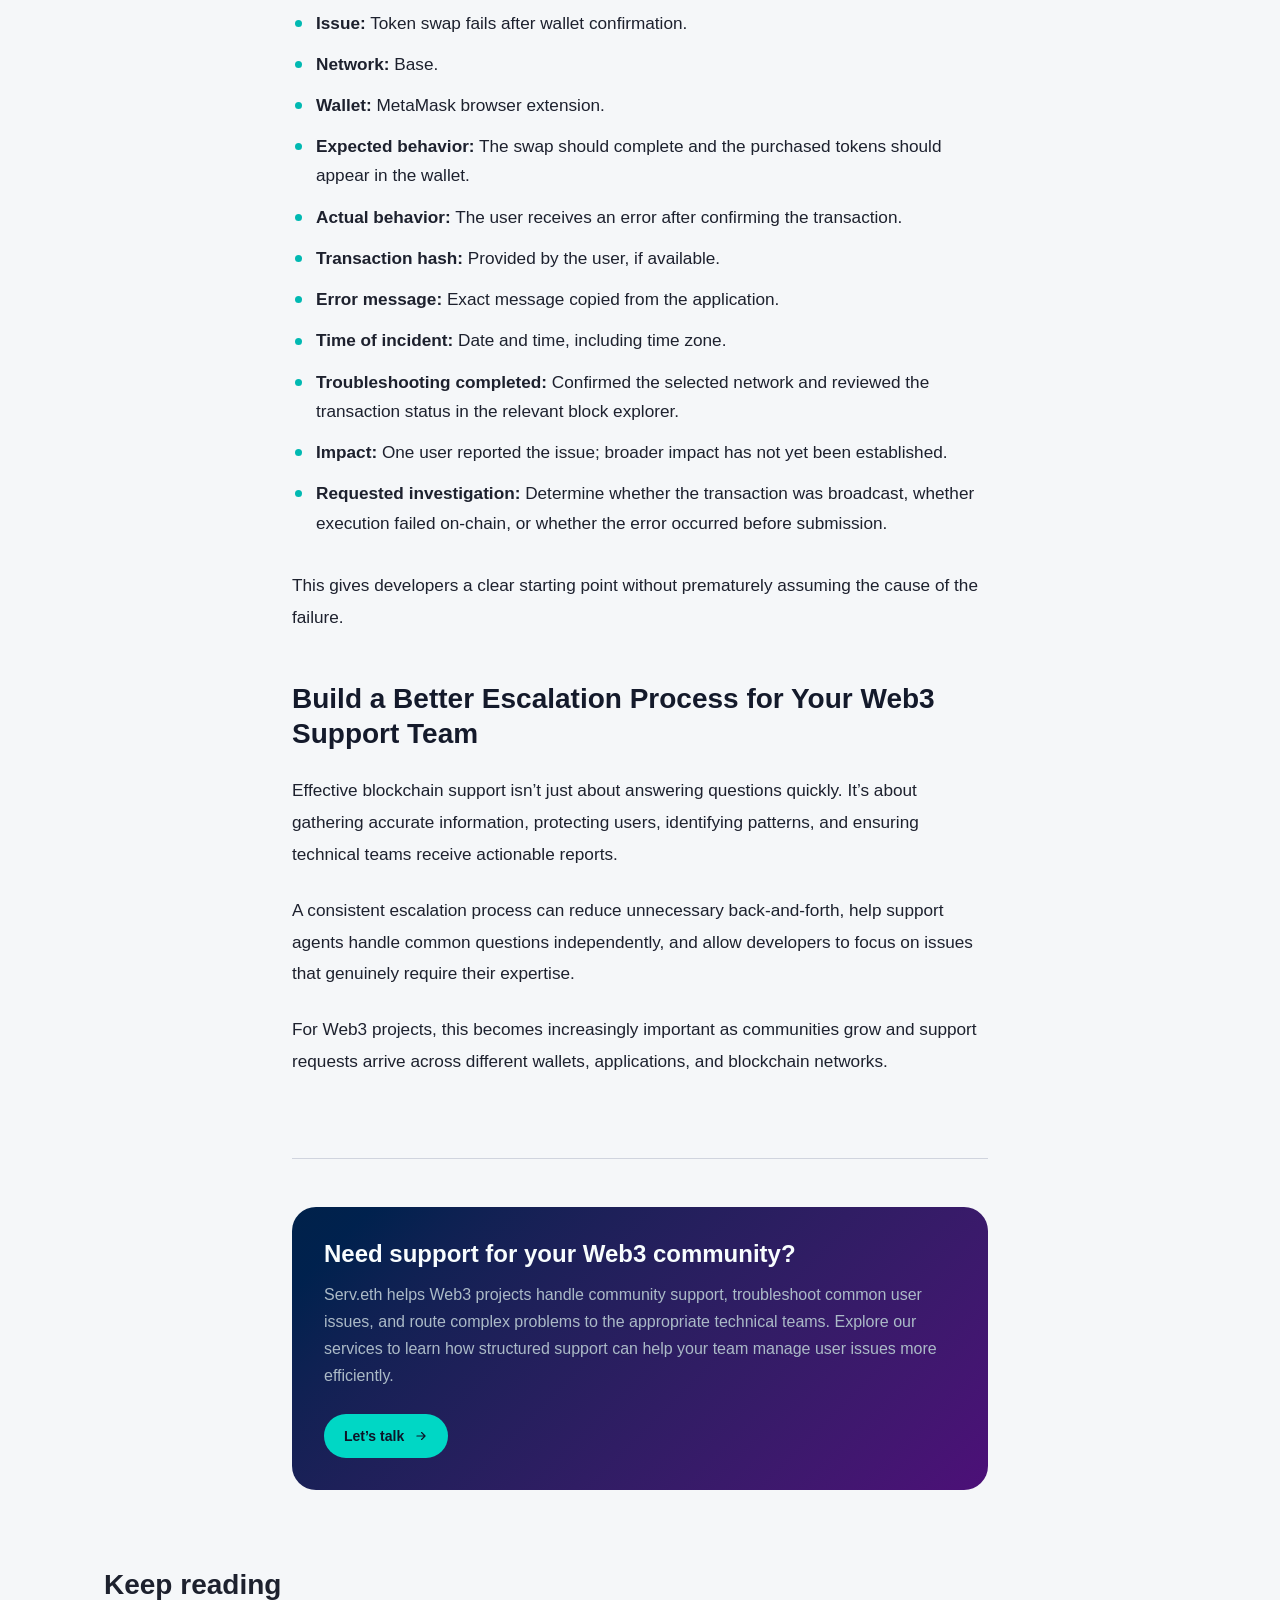
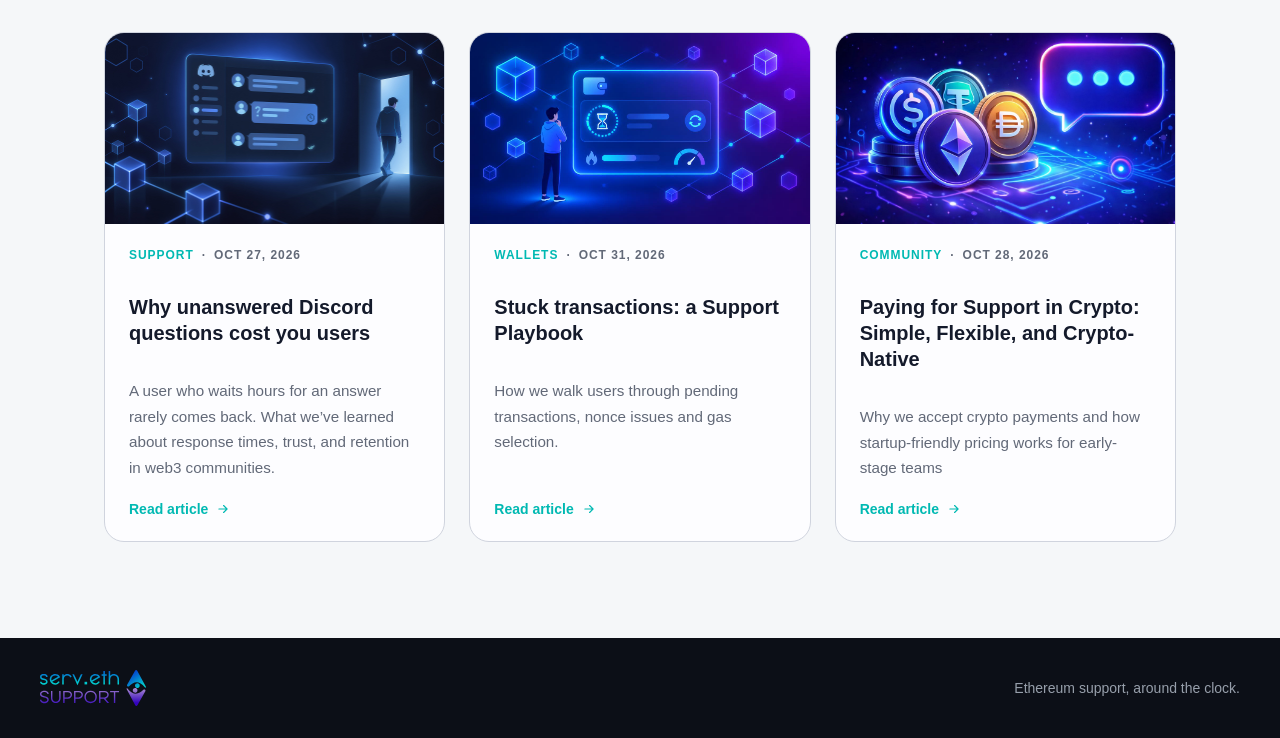
==== commit 85042400: "chnage to h4" ====
--- a/blog/blockchain-issue-escalation-checklist.html
+++ b/blog/blockchain-issue-escalation-checklist.html
@@ -62,7 +62,7 @@
 				<p>In Web3, where transactions may be irreversible and issues can involve wallets, smart contracts, and multiple blockchain networks, collecting the right information from the beginning is essential. A structured support process helps teams identify the problem, rule out common causes, and give technical specialists the context they need to investigate.</p>
 				<p>Here’s what your support team should collect before escalating a blockchain issue.</p>
 
-				<h3>1. A Clear Description of the Problem</h3>
+				<h4>1. A Clear Description of the Problem</h4>
 				<p>Start by understanding what the user was trying to do and what happened instead. Ask the user to describe the issue in their own words. Then clarify the expected result and the actual result. For example:</p>
 				<ul>
 					<li><strong>Expected result:</strong> The user wanted to swap ETH for a token.</li>
@@ -78,7 +78,7 @@
 				</ul>
 				<blockquote>The objective is to establish a clear timeline and understand the user’s intended action before investigating further.</blockquote>
 
-				<h3>2. The Blockchain Network</h3>
+				<h4>2. The Blockchain Network</h4>
 				<p>Always establish which blockchain network the user was using. A transaction on Ethereum mainnet is different from one on Arbitrum, Base, Polygon, or another network. Even when applications support multiple networks, their contracts, balances, and transaction histories may differ.</p>
 				<p>Ask the user to confirm the network selected in their wallet or application. Examples include:</p>
 				<ul>
@@ -90,7 +90,7 @@
 				<p>If the user is unsure, a transaction hash or block explorer link may help identify the network.</p> 
 				<blockquote>This information is especially important when investigating missing tokens, failed transactions, incorrect network selections, and wallet connection issues.</blockquote>
 
-				<h3>3. The Transaction Hash or Relevant Wallet Address</h3>
+				<h4>3. The Transaction Hash or Relevant Wallet Address</h4>
 				<p>For an on-chain transaction, the transaction hash is one of the most useful pieces of information you can collect. A transaction hash allows a support agent or developer to inspect publicly available blockchain data, including the transaction status, block information, and execution result. Ask the user for:</p>
 				<ul>
 					<li>The transaction hash, if a transaction was submitted.</li>
@@ -101,7 +101,7 @@
 				<p>If no transaction hash exists, don’t assume the transaction failed on-chain. The issue may have occurred before broadcast, during wallet signing, or within the application’s interface.</p>
 				<blockquote><strong>Security reminder:</strong> Never ask users for their seed phrase, private key, wallet password, or secret recovery information. Support staff do not need these credentials to investigate a transaction.</blockquote>
 
-				<h3>4. The Exact Error Message</h3>
+				<h4>4. The Exact Error Message</h4>
 				<p>Ask the user to provide the complete error message rather than a paraphrase.</p>
 				<p>For example, “Transaction failed to sign” and “execution reverted” can indicate problems at different stages of the transaction process. The exact wording can help narrow down whether the issue involves:</p>
 				<ul>
@@ -114,7 +114,7 @@
 				<p>Request a screenshot when it helps show where the error appeared.</p> 
 				<blockquote>Screenshots should be checked for sensitive information before being shared with other teams. If the issue occurs without an error message, record that too.</blockquote>
 
-				<h3>5. The Wallet and Application Details</h3>
+				<h4>5. The Wallet and Application Details</h4>
 				<p>Record which wallet and application the user was using. Relevant details may include:</p>
 				<ul>
 					<li>Wallet name, such as MetaMask, Trust Wallet, or another supported wallet.</li>
@@ -126,7 +126,7 @@
 					<p>These details help developers determine whether the issue may be specific to a wallet, device, connection method, or application integration.</p>
 					<blockquote>Do not ask for unnecessary personal information. Collect only the technical details needed to investigate the issue.</blockquote>
 
-				<h3>6. The Steps That Reproduced the Issue</h3>
+				<h4>6. The Steps That Reproduced the Issue</h4>
 				<p>A developer needs to understand how the problem occurred, not just the final error. Ask the user to describe the steps leading up to the issue in chronological order. For example:</p>
 				<ol>
 					<li>Opened the decentralized application.</li>
@@ -139,11 +139,11 @@
 				<p>If the problem is reproducible, document the conditions under which it happens. Also record whether the user has already tried troubleshooting steps, such as reconnecting the wallet or refreshing the page.</p> 
 				<blockquote>This prevents support teams from repeatedly suggesting the same actions without new evidence.</blockquote>
 
-				<h3>7. The Approximate Time of the Incident</h3>
+				<h4>7. The Approximate Time of the Incident</h4>
 				<p>Record the date and time when the issue occurred, including the time zone if possible. Timestamps help developers correlate a user report with application logs, RPC provider errors, monitoring alerts, and blockchain activity.</p>
 				<p>For recurring problems, record whether the issue happens consistently or only intermittently. If multiple users report the same problem around the same time, the information may help identify a broader service incident rather than an isolated user issue.</p>
 
-				<h3>8. What Has Already Been Checked?</h3>
+				<h4>8. What Has Already Been Checked?</h4>
 				<p>Before escalating, document the checks already completed and their results. Depending on the issue, these may include:</p>
 				<ul class="checklist">
 					<li>Confirming the selected network.</li>
@@ -156,7 +156,7 @@
 				<p>Do not ask users to repeat risky transactions or spend additional funds merely to reproduce an error. Any further testing should follow the application’s approved troubleshooting process.</p> 
 				<blockquote>A good escalation includes both what the team found and what remains unknown.</blockquote>
 
-				<h3>9. A Clear Impact and Priority Assessment</h3>
+				<h4>9. A Clear Impact and Priority Assessment</h4>
 				<p>Not every blockchain issue requires the same escalation path. Determine whether the problem affects one user or many, whether a core application function is unavailable, and whether there are credible signs of an active security incident. For example:</p>
 				<ul>
 					<li>One user cannot connect a wallet.</li>
@@ -171,7 +171,7 @@
 						<li>Blockchain outcomes depend on the specific circumstances and protocol.</li>
 					</ul>
 
-				<h3>10. A Concise Escalation Summary</h3>
+				<h4>10. A Concise Escalation Summary</h4>
 				<p>Once the necessary information has been collected, summarize the issue in a format that the technical team can act on. A useful escalation should explain:</p>
 				<ul>
 					<li>What the user was trying to do.</li>
--- a/blog/blog.css
+++ b/blog/blog.css
@@ -258,7 +258,6 @@
   margin: 0.75rem 0;
 }
 
-
 /* 2. Numbered Process Step Cards (Applies automatically to all <ol>) */
 .article ol {
   list-style: none;
@@ -272,11 +271,9 @@
 
 .article ol > li {
   counter-increment: article-step;
-  display: grid;
-  grid-template-columns: 2.25rem minmax(0, 1fr);
-  gap: 1rem;
-  align-items: start;
-  padding: 1rem 1.15rem;
+  position: relative;
+  display: block;
+  padding: 1.1rem 1.25rem 1.1rem 4.25rem; /* leaves room for the number badge */
   border: 1px solid var(--border);
   border-radius: 0.75rem;
   background-color: var(--surface);
@@ -290,6 +287,9 @@
 
 .article ol > li::before {
   content: counter(article-step, decimal-leading-zero);
+  position: absolute;
+  top: 1.1rem;
+  left: 1.15rem;
   display: grid;
   place-items: center;
   width: 2.25rem;
@@ -302,6 +302,10 @@
   line-height: 1;
 }
 
+.article ol > li > strong:first-child {
+  display: inline;
+  margin-right: 0.35rem;
+}
 
 /* 3. Grouped Checklist Box (Applies to <ul class="checklist">) */
 .article ul.checklist {
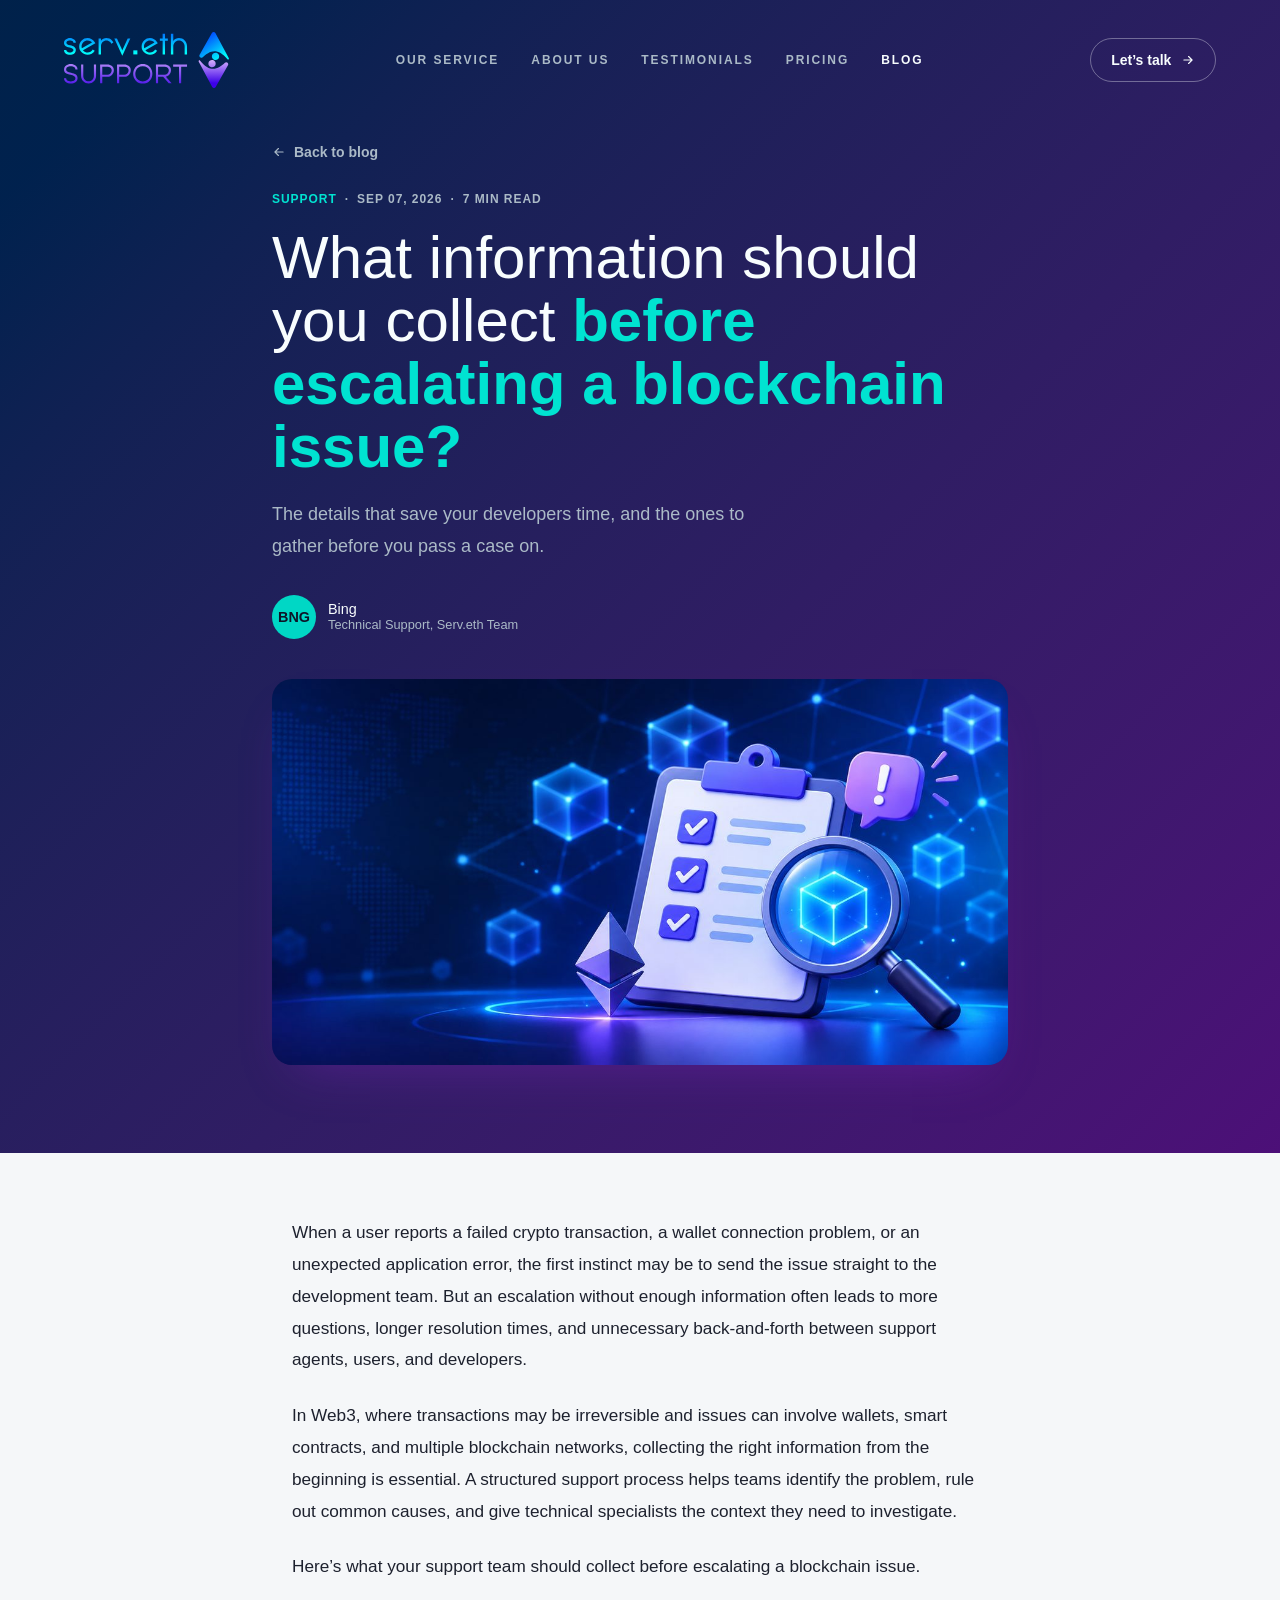
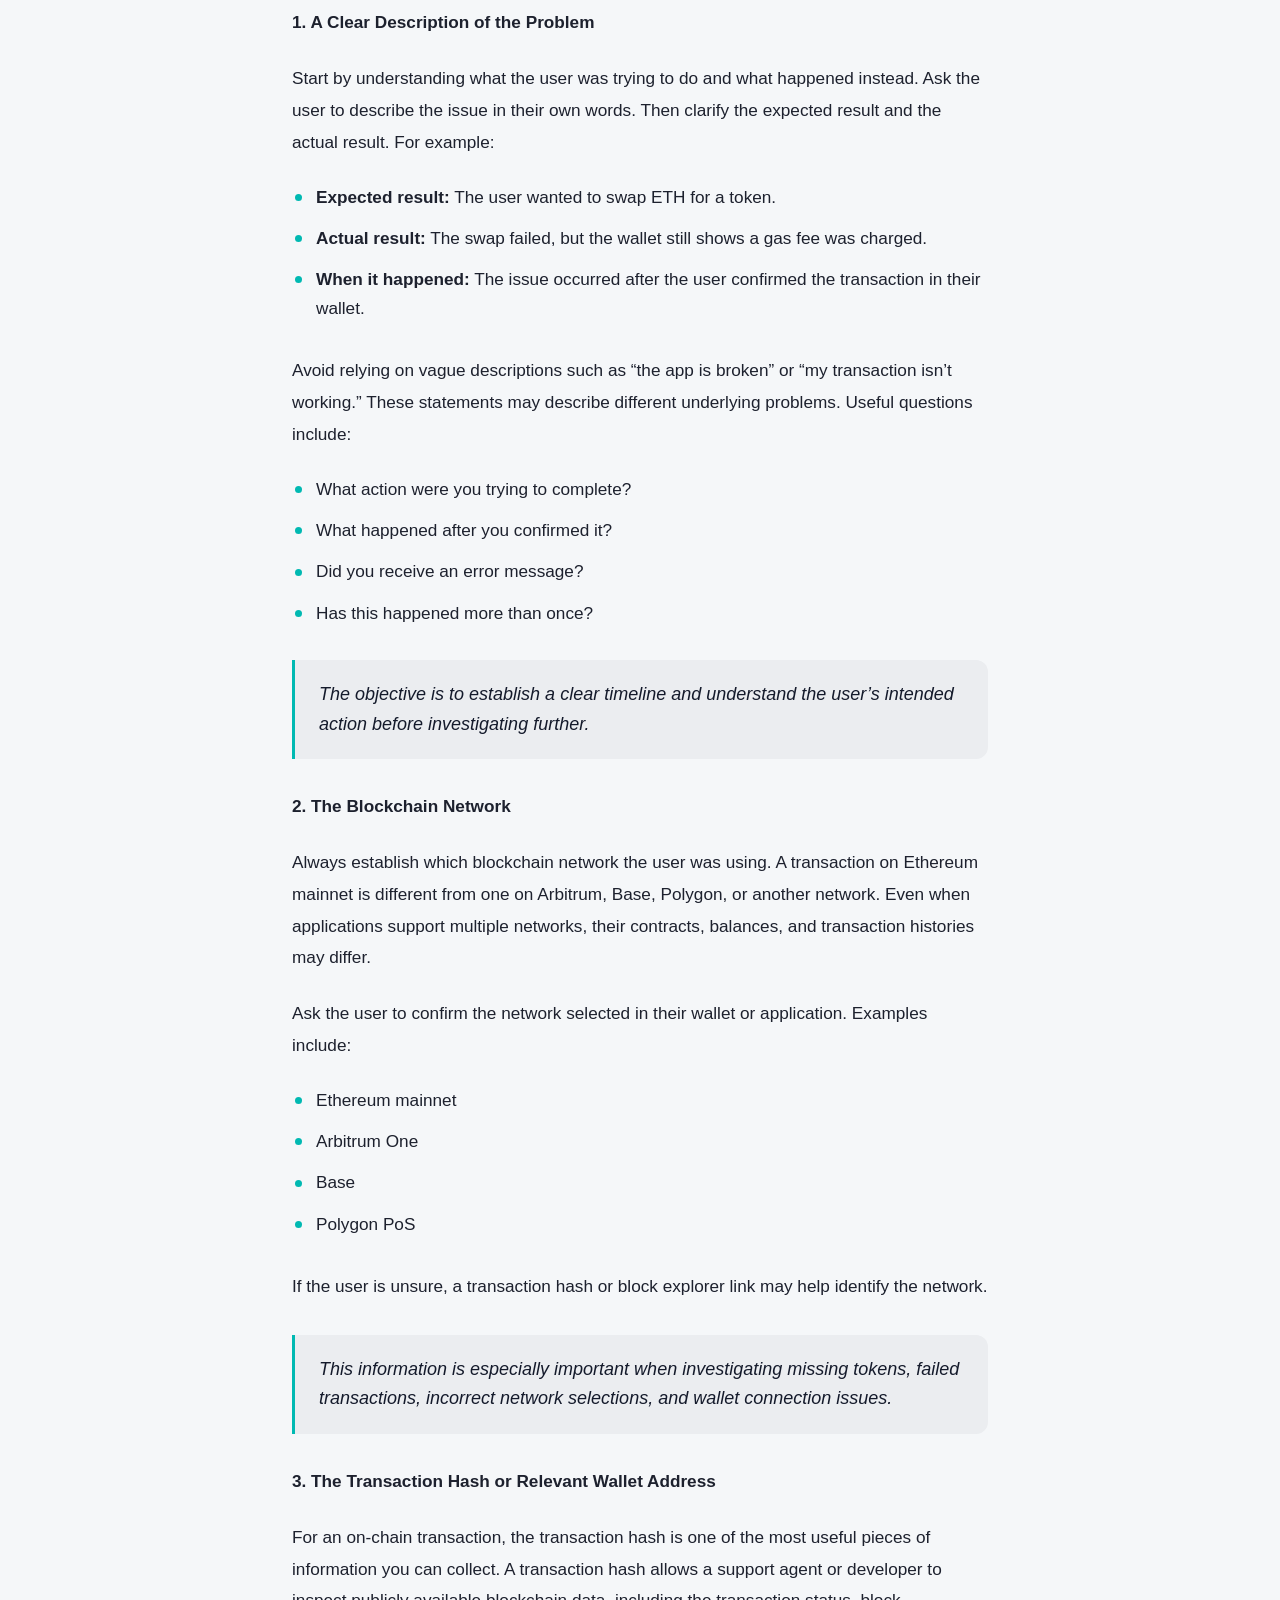
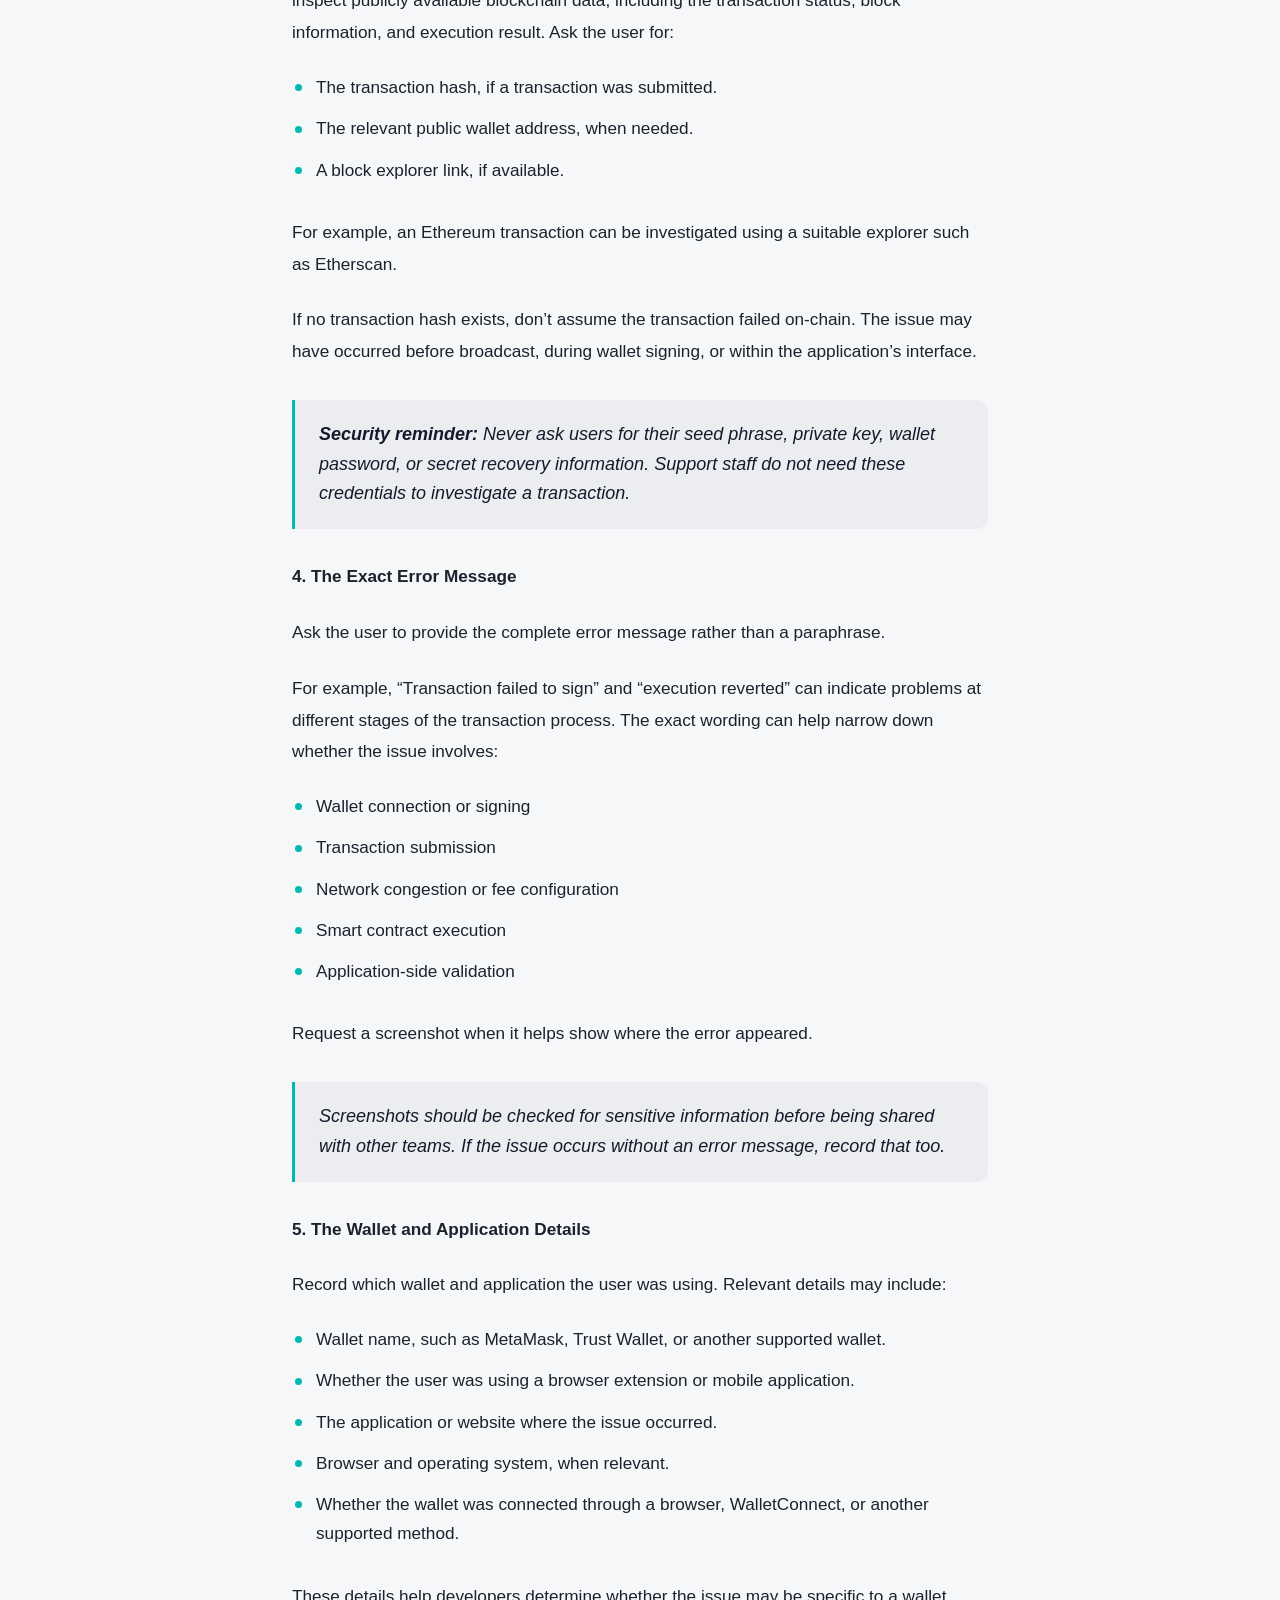
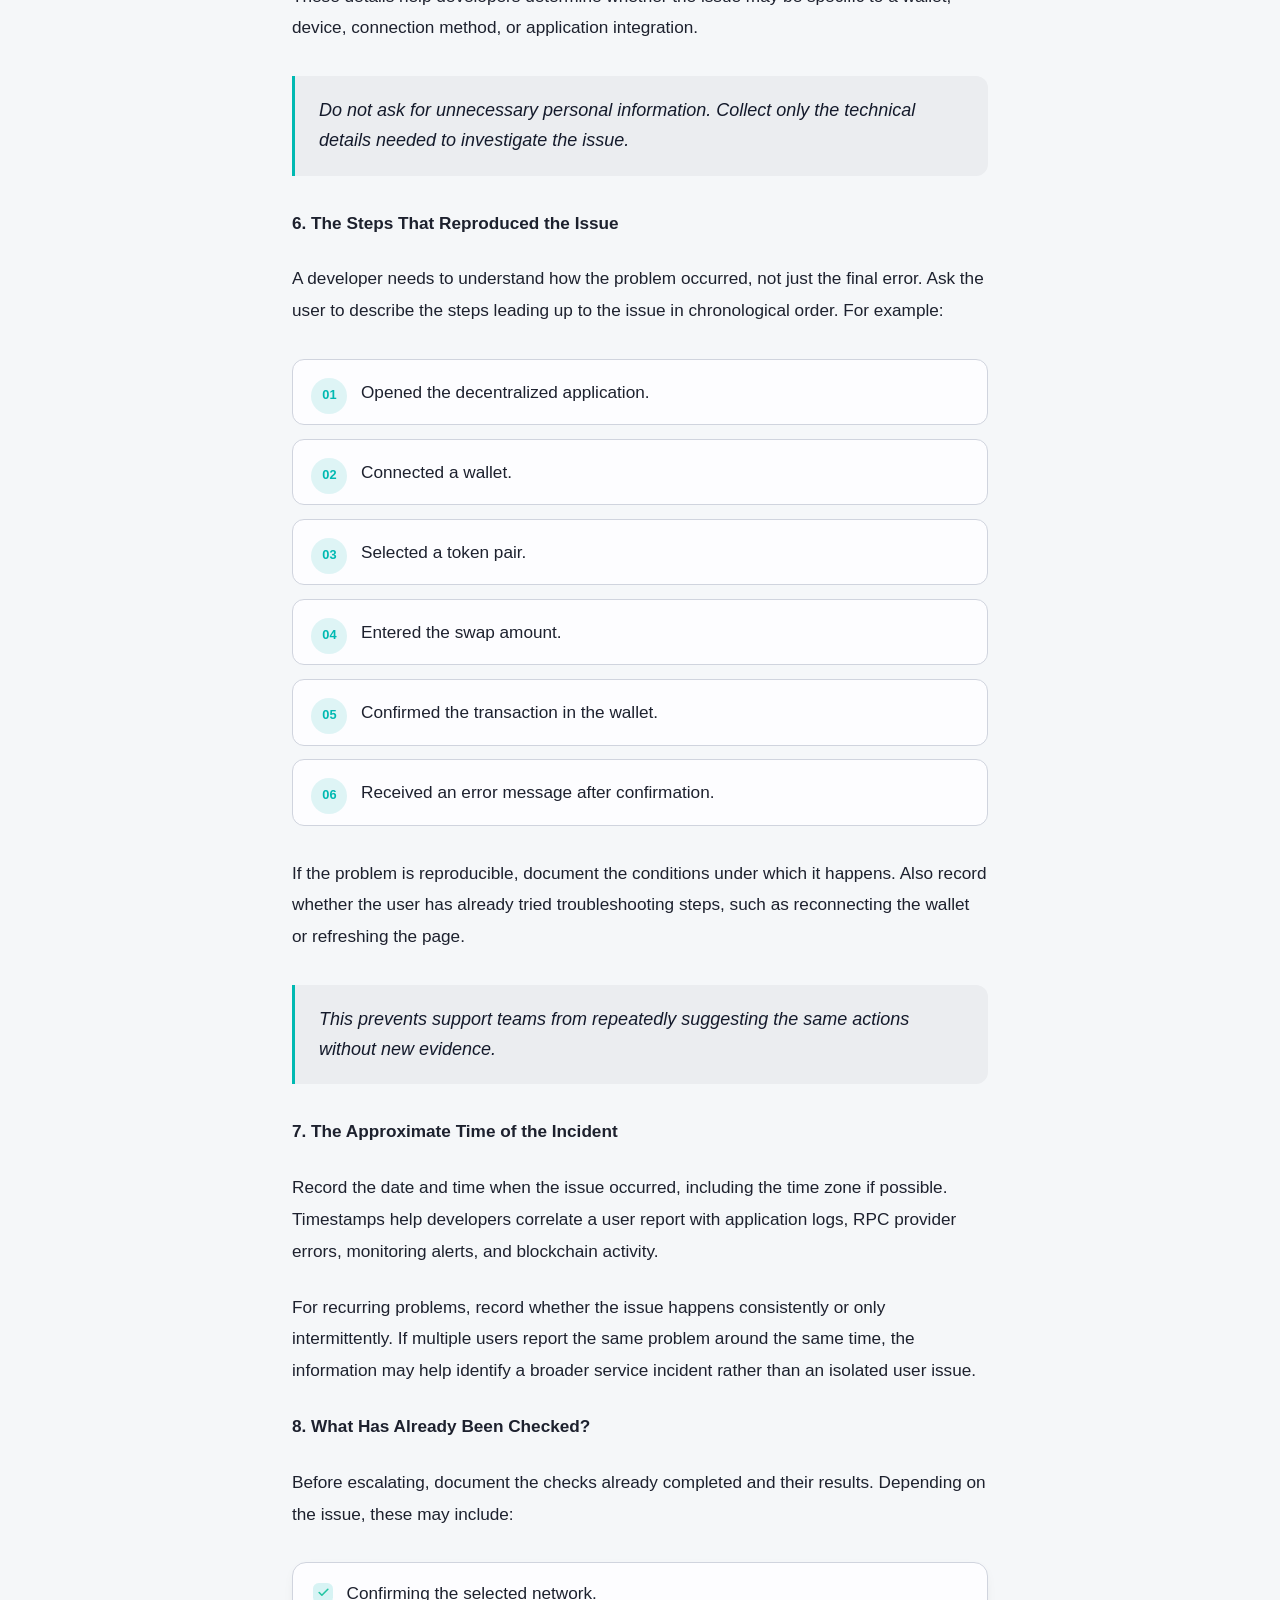
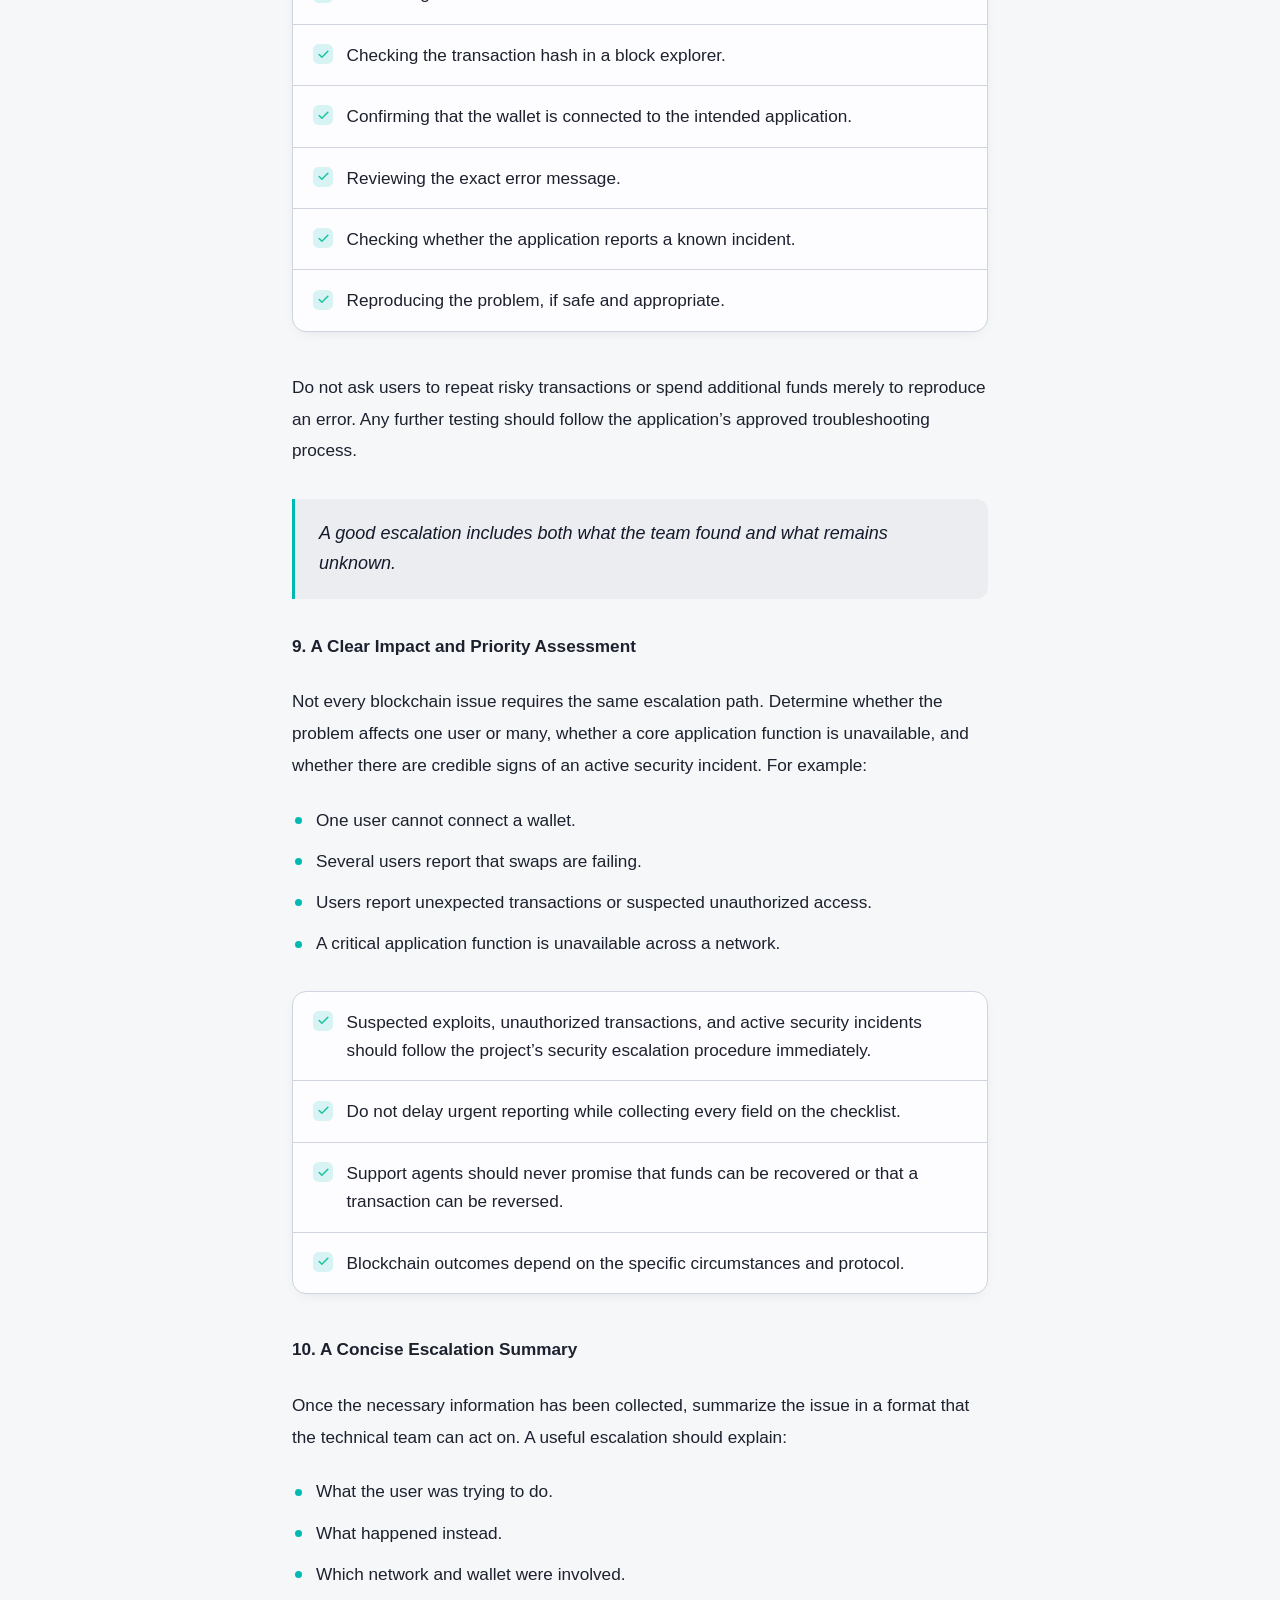
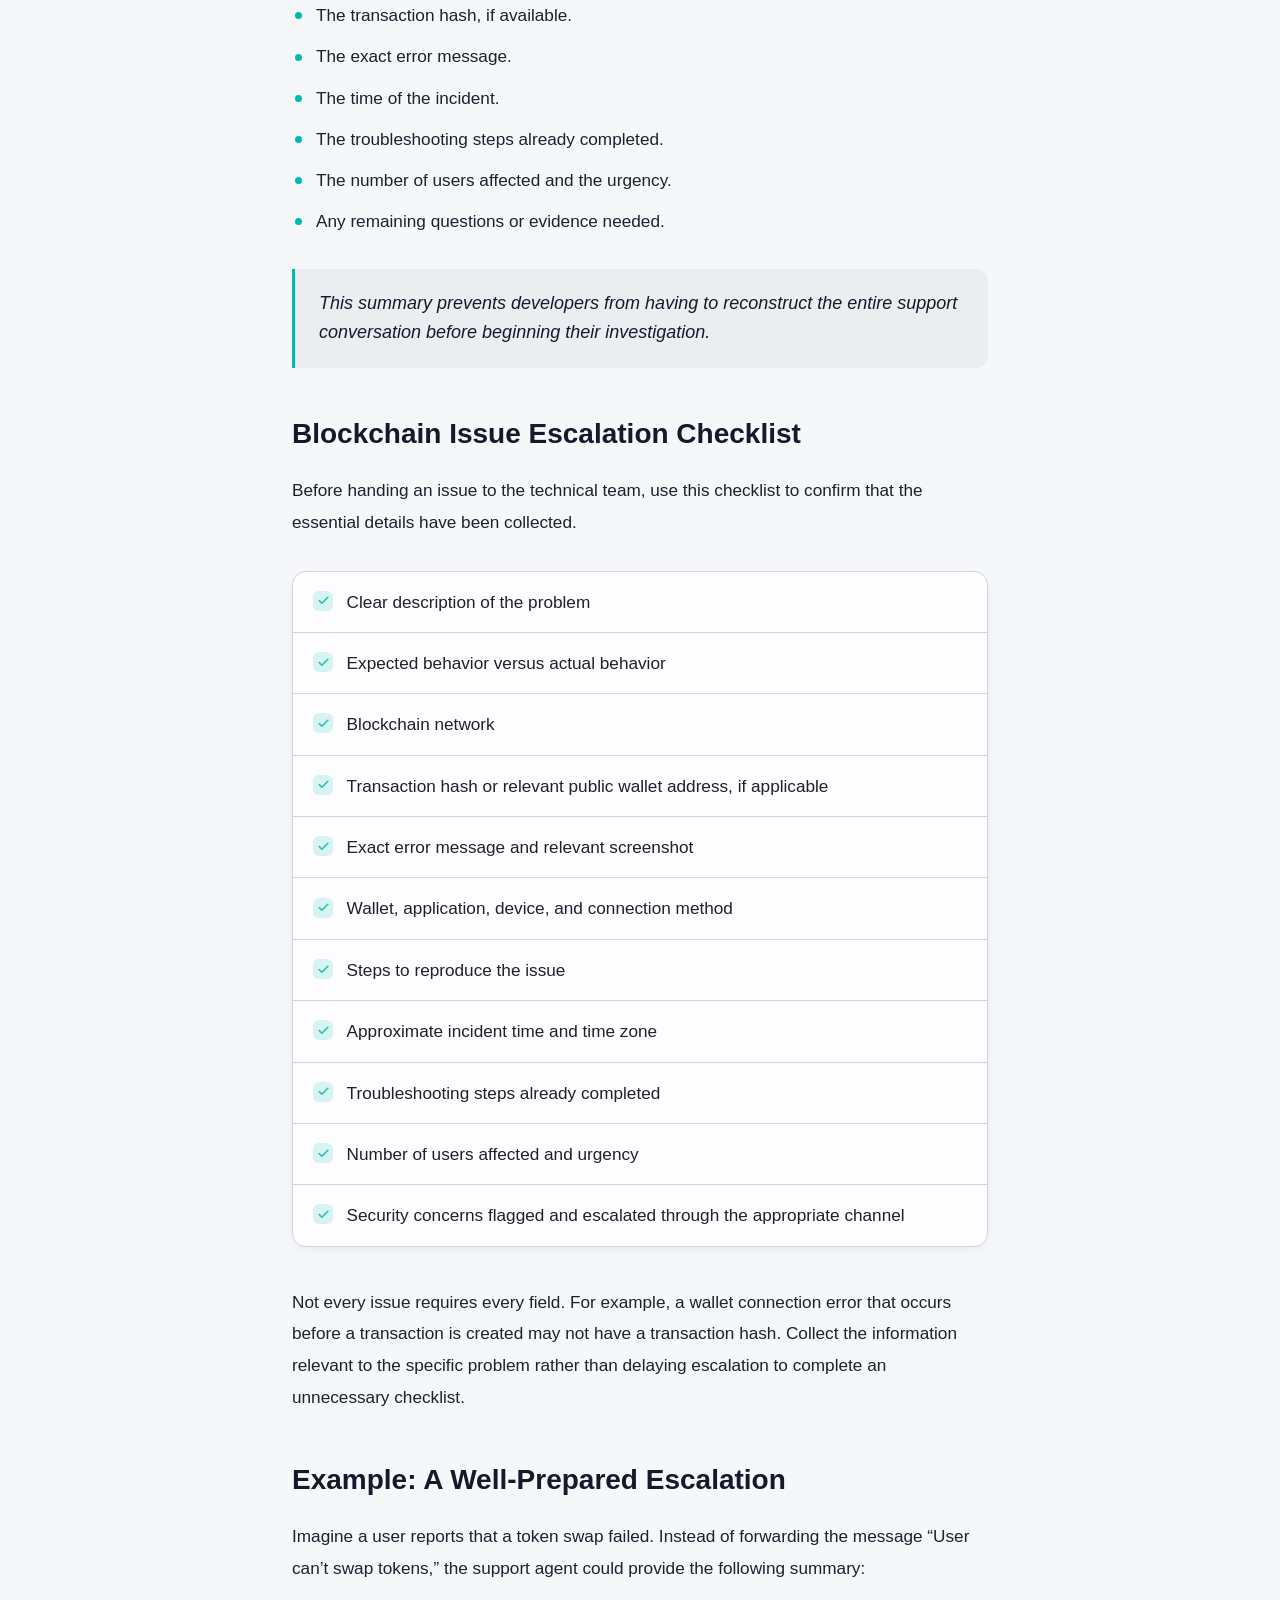
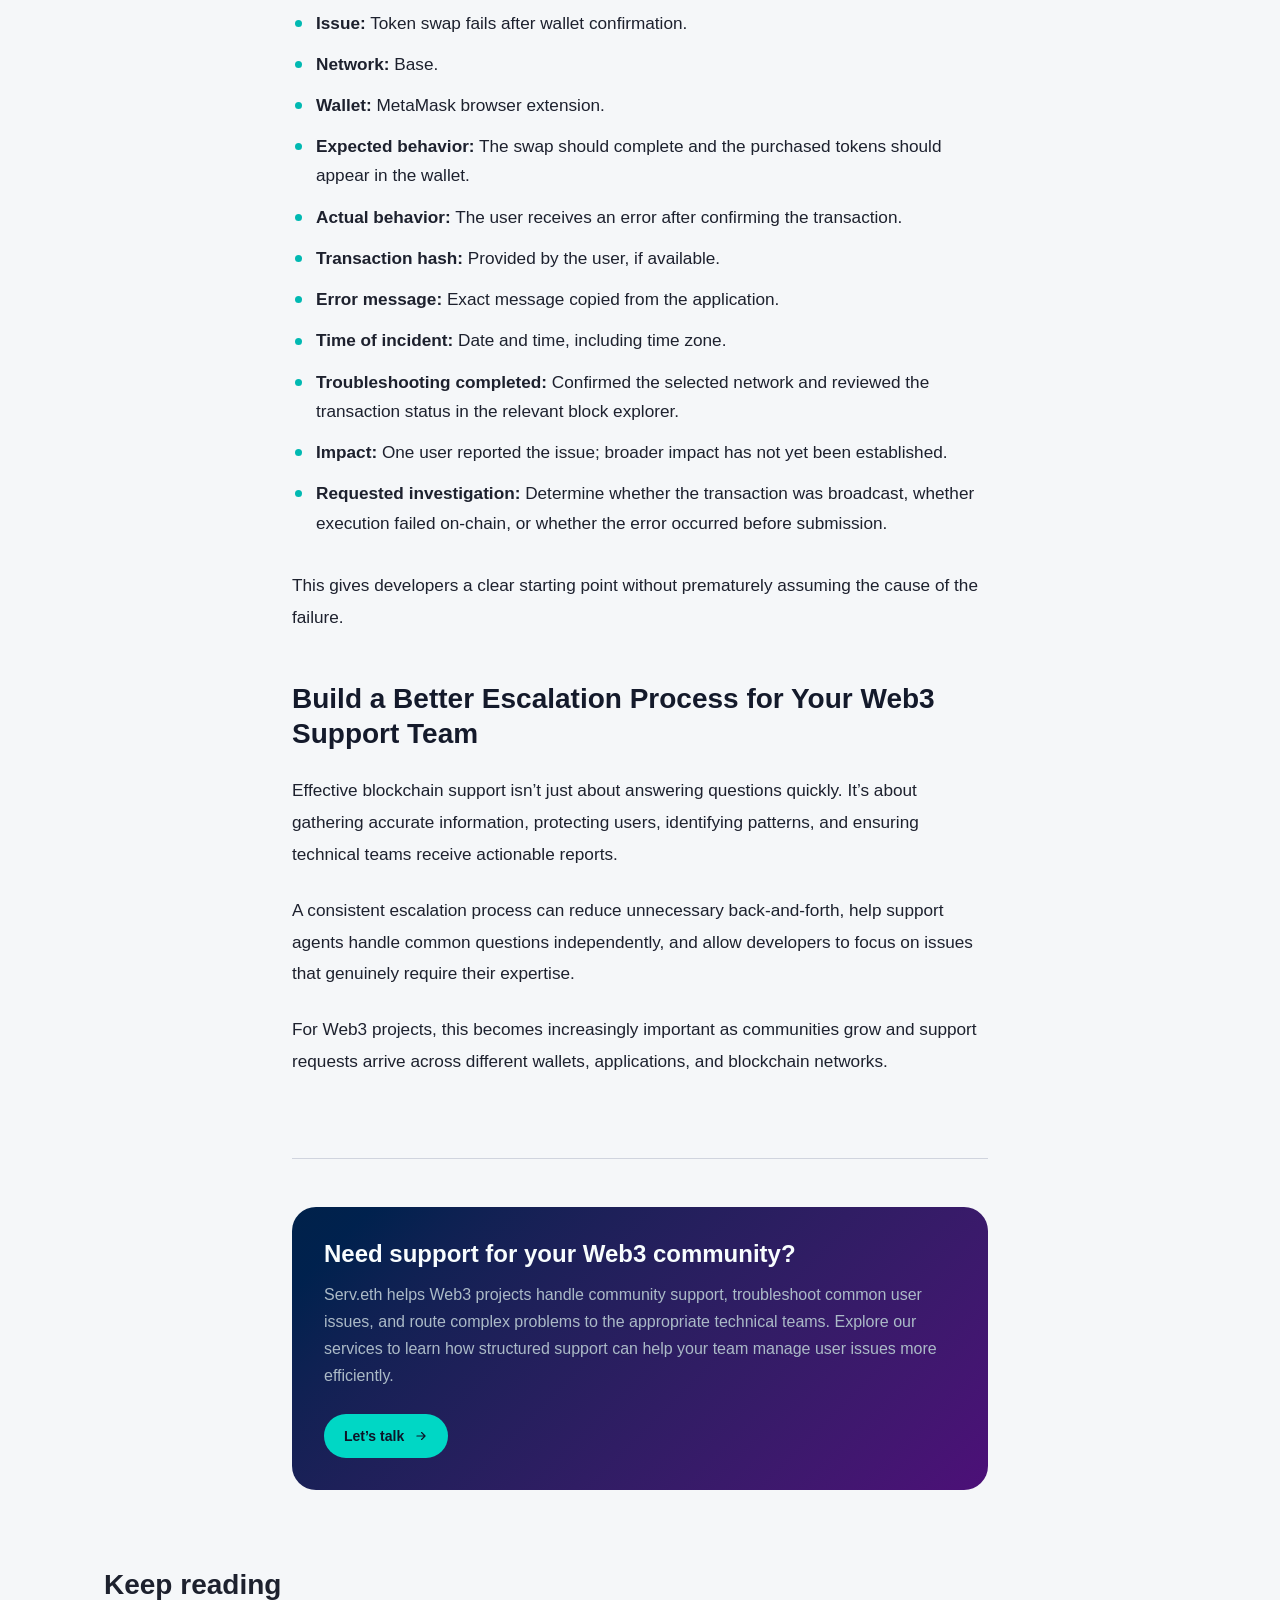
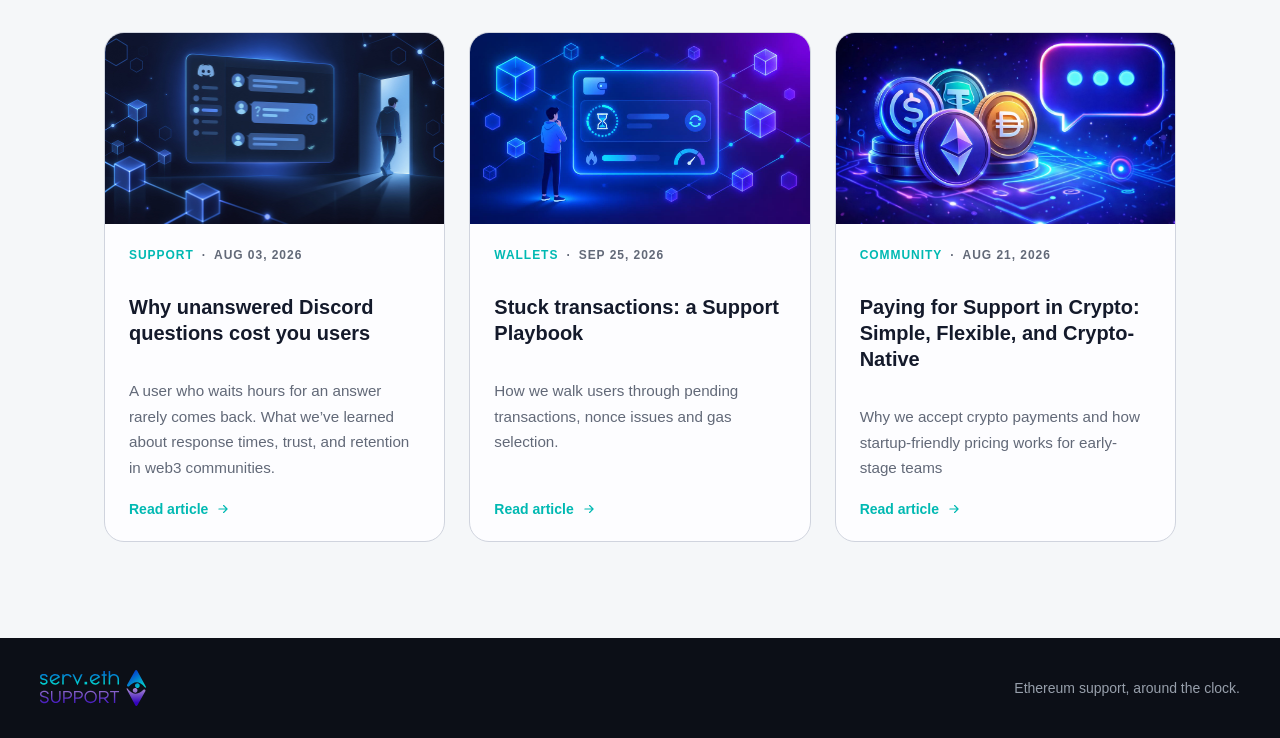
==== commit 343b50c9: "Update print statement from 'Hello' to 'Goodbye'" ====
--- a/blog/blockchain-issue-escalation-checklist.html
+++ b/blog/blockchain-issue-escalation-checklist.html
@@ -39,7 +39,7 @@
 					<svg class="icon" viewBox="0 0 24 24" aria-hidden="true"><path d="M19 12H5M11 18l-6-6 6-6" /></svg>
 					Back to blog
 				</a>
-				<p class="post-meta"><span class="post-category">Support</span><span>·</span><time datetime="2026-10-29">Oct 29, 2026</time><span>·</span><span>7 min read</span></p>
+				<p class="post-meta"><span class="post-category">Support</span><span>·</span><time datetime="2026-09-07">Sep 07, 2026</time><span>·</span><span>7 min read</span></p>
 				<h1 class="hero-title">What information should you collect <strong>before escalating a blockchain issue?</strong></h1>
 				<p class="hero-sub">The details that save your developers time, and the ones to gather before you pass a case on.</p>
 				<div class="author">
@@ -245,7 +245,7 @@
 							<img class="cover-photo" src="../img/blog/discord-unanswered-hero.jpg" alt="" loading="lazy" />
 						</a>
 						<div class="post-card-body">
-							<p class="post-meta"><span class="post-category">Support</span><span>·</span><time datetime="2026-10-27">Oct 27, 2026</time></p>
+							<p class="post-meta"><span class="post-category">Support</span><span>·</span><time datetime="2026-08-03">Aug 03, 2026</time></p>
 							<h3 class="post-title"><a href="why-unanswered-discord-questions-cost-you-users.html">Why unanswered Discord questions cost you users</a></h3>
 							<p class="post-excerpt">A user who waits hours for an answer rarely comes back. What we’ve learned about response times, trust, and retention in web3 communities.</p>
 							<a class="read-more" href="why-unanswered-discord-questions-cost-you-users.html">
@@ -259,7 +259,7 @@
 							<img class="cover-photo" src="../img/blog/stuck-transactions.jpg" alt="" loading="lazy" />
 						</a>
 						<div class="post-card-body">
-							<p class="post-meta"><span class="post-category">Wallets</span><span>·</span><time datetime="2026-10-31">Oct 31, 2026</time></p>
+							<p class="post-meta"><span class="post-category">Wallets</span><span>·</span><time datetime="2026-09-25">Sep 25, 2026</time></p>
 							<h3 class="post-title"><a href="stuck-crypto-transactions.html">Stuck transactions: a Support Playbook</a></h3>
 							<p class="post-excerpt">How we walk users through pending transactions, nonce issues and gas selection.</p>
 							<a class="read-more" href="stuck-crypto-transactions.html">
@@ -273,7 +273,7 @@
 							<img class="cover-photo" src="../img/blog/paying-support.jpg" alt="" loading="lazy" />
 						</a>
 						<div class="post-card-body">
-							<p class="post-meta"><span class="post-category">Community</span><span>·</span><time datetime="2026-10-28">Oct 28, 2026</time></p>
+							<p class="post-meta"><span class="post-category">Community</span><span>·</span><time datetime="2026-08-21">Aug 21, 2026</time></p>
 							<h3 class="post-title"><a href="paying-for-support-in-crypto.html">Paying for Support in Crypto: Simple, Flexible, and Crypto-Native</a></h3>
 							<p class="post-excerpt">Why we accept crypto payments and how startup-friendly pricing works for early-stage teams</p>
 							<a class="read-more" href="paying-for-support-in-crypto.html">
--- a/blog/blog.css
+++ b/blog/blog.css
@@ -127,7 +127,7 @@
   border-radius: 0 0.75rem 0.75rem 0;
   background: color-mix(in oklch, var(--foreground) 4%, var(--background)); /* soft slate tint */
   font-size: 1.125rem;
-  font-style: normal;
+  font-style: italic;
   line-height: 1.65;
   color: var(--strong);
 }
